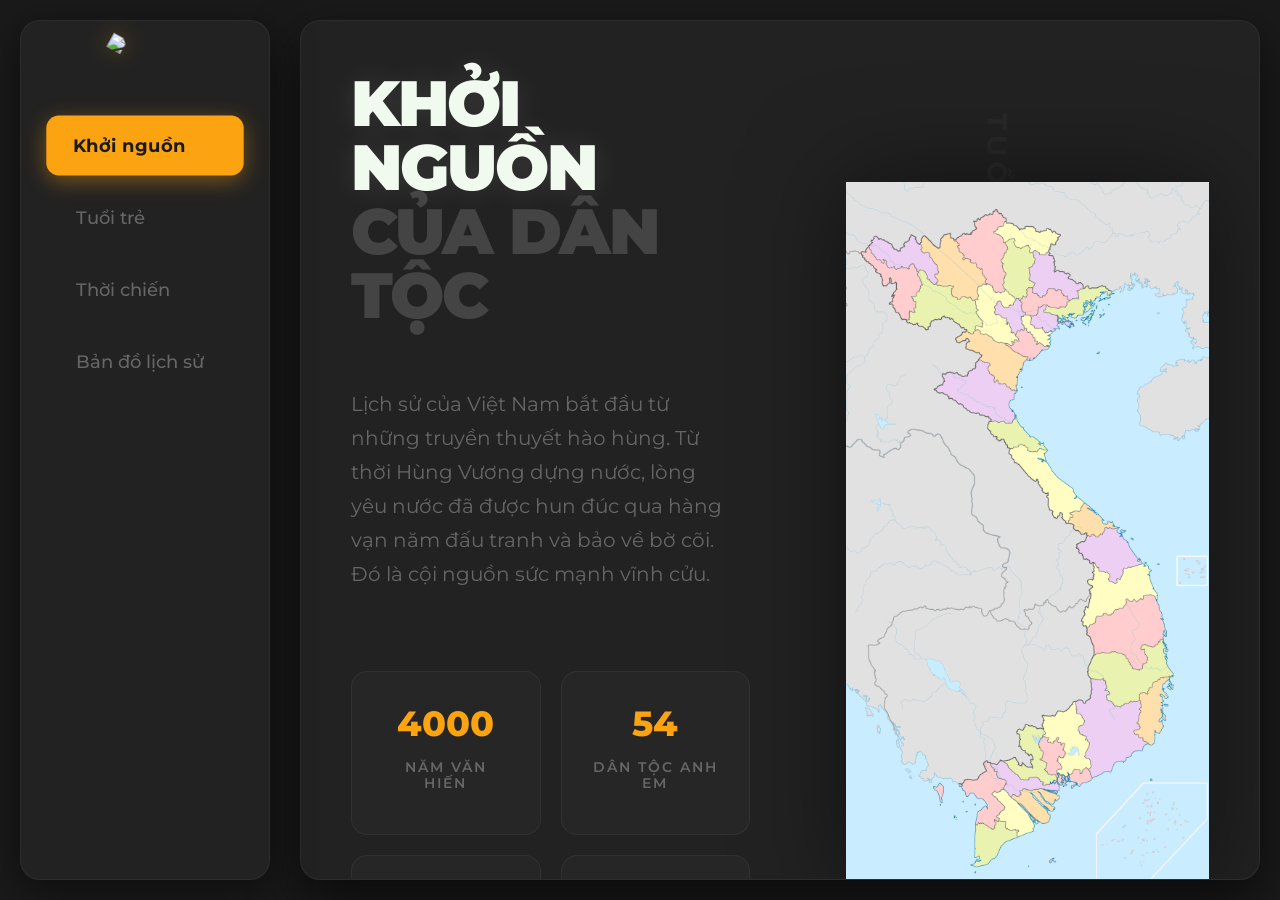
==== index.html @ 52436238 "use gsap" ====
<!DOCTYPE html>
<html lang="en">

<head>
  <meta charset="UTF-8">
  <meta name="viewport" content="width=device-width, initial-scale=1.0">
  <title>Tuổi trẻ với tinh thần yêu nước</title>

  <link rel="stylesheet" href="style/home.css">
  <script src="https://cdnjs.cloudflare.com/ajax/libs/gsap/3.12.5/gsap.min.js"></script>
</head>

<body>
  <div class="main-layout">
    <div class="side-bar">
      <img class="icon"
        src="https://upload.wikimedia.org/wikipedia/commons/thumb/1/16/Tr%E1%BB%91ng_%C4%91%E1%BB%93ng_%C4%90%C3%B4ng_S%C6%A1n.svg/960px-Tr%E1%BB%91ng_%C4%91%E1%BB%93ng_%C4%90%C3%B4ng_S%C6%A1n.svg.png">

      <div class="navigator">
        <button class="btn" data-target="s1">Khởi nguồn</button>
        <button class="btn" data-target="s2">Tuổi trẻ</button>
        <button class="btn" data-target="s3">Thời chiến</button>
        <button class="btn">Bản đồ lịch sử</button>
      </div>
    </div>

    <div class="content">
      <div class="show-name">
        <h1>Tuổi trẻ với tinh thần yêu nước</h1>
      </div>

      <div id="s1" class="section section-1 active-section">
        <div class="text-content">
          <div class="title">
            <h1>KHỞI NGUỒN</h1>
            <h1>CỦA DÂN TỘC</h1>
          </div>

          <div class="text-box">
            <p>
              Lịch sử của Việt Nam bắt đầu từ những truyền thuyết hào hùng. Từ thời Hùng Vương dựng nước,
              lòng yêu nước đã được hun đúc qua hàng vạn năm đấu tranh và bảo về bờ cõi. Đó là cội nguồn
              sức mạnh vĩnh cửu.
            </p>
          </div>

          <div class="static">
            <div class="static-box">
              <p class="num">4000</p>
              <p class="name">NĂM VĂN HIẾN</p>
            </div>
            <div class="static-box">
              <p class="num">54</p>
              <p class="name">DÂN TỘC ANH EM</p>
            </div>
            <div class="static-box">
              <p class="num">63</p>
              <p class="name">TỈNH THÀNH</p>
            </div>
            <div class="static-box">
              <p class="num">100M+</p>
              <p class="name">NGƯỜI VIỆT</p>
            </div>
          </div>
        </div>

        <div class="visual-content">
          <div class="map-container">
            <img src="img/vnmap.png">
          </div>
        </div>
      </div>

      <div id="s2" class="section section-2">
        <div class="text-content">
          <div class="title">
            <h1 style="color: #f1faee">TUỔI TRẺ VÀ</h1>
            <h1 style="color: #e63946">LÝ TƯỞNG YÊU NƯỚC</h1>
          </div>

          <div class="description">
            <div class="nd active-nd">
              Tuổi trẻ là quãng thời gian đẹp nhất của đời người – nơi có ước mơ,
              hoài bão và khát khao cống hiến. Mỗi người trẻ đều từng tự hỏi:
              Mình sống để làm gì? Mình sẽ để lại điều gì cho cuộc đời?
              Và với tuổi trẻ Việt Nam, câu trả lời chưa bao giờ tách rời khỏi
              hai chữ yêu nước.
            </div>

            <div class="nd">
              Lòng yêu nước ấy không chỉ được thể hiện trong những giai đoạn
              lịch sử hào hùng, mà còn hiện diện rõ nét trong đời sống của tuổi trẻ
              hôm nay. Trong thời bình, yêu nước bắt đầu từ những hành động giản
              dị như học tập, rèn luyện đạo đức, sống có trách nhiệm với bản thân,
              gia đình và xã hội.
            </div>

            <div class="nd">
              Tuy nhiên, khi Tổ quốc lâm nguy, lòng yêu nước của tuổi trẻ Việt Nam
              lại được thể hiện một cách mạnh mẽ và quyết liệt hơn bao giờ hết.
              Trong những năm tháng chiến tranh, biết bao thế hệ thanh niên đã gác
              lại ước mơ riêng, sẵn sàng lên đường chiến đấu, góp phần làm nên những
              chiến thắng vẻ vang của dân tộc.
            </div>
          </div>
        </div>

        <div class="visual-content">
          <div class="view-point">
            <div class="slider">
              <img class="avd" src="img/pl.png">
              <img class="avd" src="img/dtn.png">
              <img class="avd" src="img/cat.png">
            </div>
          </div>
        </div>
      </div>

      <div id="s3" class="section section-3">
        <div class="text-content">
          <div class="title">
            <h1 style="color: #f1faee">TUỔI TRẺ TRONG</h1>
            <h1 style="color: #8d99ae">NHỮNG NĂM THÁNG</h1>
            <h1 style="color: #e63946">ĐẤU TRANH</h1>
          </div>

          <div class="timeline-container">
            <div class="timeline-item active-timeline">
              <div class="text">
                Trong kháng chiến chống thực dân Pháp, lòng yêu nước của tuổi trẻ
                Việt Nam được thể hiện rõ nét qua chiến thắng Điện Biên Phủ. Hàng
                vạn thanh niên đã rời mái trường, làng quê, góp sức người, sức
                của cho chiến dịch lịch sử. Dù chỉ mới mười tám, đôi mươi,
                họ đã đặt vận mệnh dân tộc lên trên tuổi xuân của mình.
              </div>
              <div class="timeline-date">
                <span class="date-start">1946</span>
                <span style="color: #fff">|</span>
                <span class="date-end">1954</span>
              </div>
            </div>

            <div class="timeline-item reversed">
              <div class="timeline-date">
                <span class="date-start">1954</span>
                <span style="color: #fff">|</span>
                <span class="date-end">1975</span>
              </div>
              <div class="text">
                Đến thời kỳ kháng chiến chống Mỹ, tinh thần yêu nước của tuổi
                trẻ tiếp tục tỏa sáng trong chiến trường Quảng Trị khốc liệt.
                Rất nhiều người lính khi ấy vẫn còn ở độ tuổi thanh niên,
                sẵn sàng đối mặt với bom đạn để bảo vệ từng tấc đất thiêng
                liêng của Tổ quốc.
              </div>
            </div>
          </div>
        </div>

        <div class="visual-content">
          <div class="s3Pic" style="display: block;">
            <img class="pic focus" src="img/dbp.png">
            <img class="pic blur" src="img/mi.png">
          </div>
        </div>
      </div>

      <div id="s4" class="section section-4">
        <div class="text-content" style="align-items: center; text-align: center;">
          <h1 style="color: #f1faee; font-size: 3rem;">BẢN ĐỒ LỊCH SỬ</h1>
          <p style="color: #8d99ae; margin-top: 20px;">ĐANG CẬP NHẬT...</p>
        </div>
      </div>

    </div>
  </div>
  <script src="script/home.js"></script>
</body>

</html>
---- style/home.css ----
@import url('https://fonts.googleapis.com/css2?family=Montserrat:wght@400;500;600;700;800&display=swap');

:root {
  --bg-color: #1a1a1a;
  --panel-bg: #222222;
  --primary-color: #FCA311;
  --text-light: #f1faee;
  --text-dim: #666666;
  --accent-red: #E63946;
  --accent-blue: #A8DADC;
  --transition-speed: 0.4s;
  --sidebar-width: 250px;
}

body {
  margin: 0;
  padding: 0;
  background-color: var(--bg-color);
  font-family: 'Montserrat', sans-serif;
  overflow: hidden;
  height: 100vh;
  width: 100vw;
  color: var(--text-light);
}

img {
  max-width: 100%;
  height: auto;
  display: block;
}

* {
  box-sizing: border-box;
}

.main-layout {
  display: grid;
  grid-template-columns: var(--sidebar-width) 1fr;
  height: 100vh;
  gap: 30px;
  padding: 20px;
}

.side-bar {
  background-color: var(--panel-bg);
  border-radius: 20px;
  display: flex;
  flex-direction: column;
  padding: 30px;
  height: 100%;
  box-shadow: 0 10px 40px rgba(0, 0, 0, 0.5);
  border: 1px solid rgba(255, 255, 255, 0.05);
  z-index: 100;
}

.icon {
  width: 80px;
  height: auto;
  margin-bottom: 50px;
  align-self: center;
  filter: drop-shadow(0 0 10px rgba(252, 163, 17, 0.3));
}

.navigator {
  display: flex;
  flex-direction: column;
  gap: 15px;
  width: 100%;
}

.btn {
  background: transparent;
  border: none;
  color: var(--text-dim);
  font-family: inherit;
  font-size: 1.1rem;
  font-weight: 500;
  text-align: left;
  padding: 18px 25px;
  border-radius: 12px;
  cursor: pointer;
  position: relative;
  overflow: hidden;
  transition: all 0.3s ease;
}

.btn:hover {
  color: var(--text-light);
  background-color: rgba(255, 255, 255, 0.03);
  transform: translateX(5px);
}

.btn.active {
  background-color: var(--primary-color);
  color: var(--bg-color);
  font-weight: 700;
  box-shadow: 0 5px 20px rgba(252, 163, 17, 0.4);
  transform: scale(1.05);
}

.content {
  background-color: var(--panel-bg);
  border-radius: 20px;
  position: relative;
  overflow: hidden;
  padding: 50px;
  display: flex;
  flex-direction: column;
  justify-content: center;
  box-shadow: 0 20px 50px rgba(0, 0, 0, 0.6);
  border: 1px solid rgba(255, 255, 255, 0.05);
}

.show-name {
  position: fixed;
  right: -6vh;
  top: 50%;
  transform: translateY(-50%) rotate(90deg);
  font-size: 1.5vh;
  white-space: nowrap;
  letter-spacing: 5px;
  text-transform: uppercase;
  color: rgba(255, 255, 255, 0.03);
  pointer-events: none;
  z-index: 0;
  font-weight: 800;
}

.section {
  width: 100%;
  height: 100%;
  display: none;
  opacity: 0;
  perspective: 1000px;
}

.section.active-section {
  display: grid;
  grid-template-columns: 1.1fr 1fr;
  align-items: center;
  gap: 6rem;
  opacity: 1;
}

.text-content {
  display: flex;
  flex-direction: column;
  justify-content: center;
  height: 100%;
  z-index: 10;
  padding-right: 0;
}

.title h1 {
  font-size: clamp(2.5rem, 5vw, 5.5rem);
  line-height: 1;
  margin: 0;
  font-weight: 900;
  letter-spacing: -2px;
}

.title h1:first-child {
  color: var(--text-light);
  text-shadow: 0 0 30px rgba(255, 255, 255, 0.1);
}

.title h1:last-child {
  color: var(--text-dim);
  opacity: 0.5;
}

.text-box {
  margin-top: 40px;
  margin-bottom: 60px;
  color: var(--text-dim);
  font-size: 1.25rem;
  line-height: 1.7;
  max-width: 95%;
  font-weight: 400;
}

.static {
  display: grid;
  grid-template-columns: repeat(2, 1fr);
  gap: 20px;
}

.static-box {
  background: rgba(255, 255, 255, 0.02);
  padding: 30px;
  border-radius: 16px;
  text-align: center;
  border: 1px solid rgba(255, 255, 255, 0.05);
  transition: all 0.3s ease;
}

.static-box:hover {
  background: rgba(255, 255, 255, 0.05);
  border-color: var(--primary-color);
  transform: translateY(-5px);
  box-shadow: 0 10px 30px rgba(0, 0, 0, 0.3);
}

.num {
  font-size: 2.2rem;
  color: var(--primary-color);
  font-weight: 800;
  margin: 0 0 5px 0;
}

.name {
  font-size: 0.85rem;
  color: var(--text-dim);
  text-transform: uppercase;
  letter-spacing: 2px;
  font-weight: 600;
}

.visual-content {
  position: relative;
  display: flex;
  justify-content: center;
  align-items: center;
  height: 100%;
  width: 100%;
  transform-style: preserve-3d;
}

.map-container {
  width: 100%;
  height: 100%;
  display: flex;
  justify-content: center;
  align-items: center;
  filter: drop-shadow(0 0 50px rgba(0, 0, 0, 0.5));
}

.map-container img {
  width: 100%;
  height: 100%;
  object-fit: contain;
  max-height: 85vh;
}

.description {
  display: flex;
  flex-direction: column;
  gap: 25px;
  margin-top: 50px;
  position: relative;
}

.nd {
  padding: 25px 30px;
  border-radius: 16px;
  color: var(--text-dim);
  background: transparent;
  border-left: 4px solid transparent;
  transition: all 0.4s cubic-bezier(0.16, 1, 0.3, 1);
  transform-origin: left;
  opacity: 0.4;
  filter: blur(2px);
  transform: scale(0.95);
  cursor: pointer;
}

.nd:hover {
  background: rgba(255, 255, 255, 0.02);
  opacity: 0.7;
  filter: blur(0);
}

.nd.active-nd {
  background: linear-gradient(90deg, rgba(255, 255, 255, 0.05), transparent);
  color: var(--text-light);
  border-left-color: var(--primary-color);
  box-shadow: 0 10px 40px rgba(0, 0, 0, 0.2);
  opacity: 1;
  filter: blur(0);
  transform: scale(1);
}

.timeline-container {
  display: flex;
  flex-direction: column;
  gap: 50px;
  margin-top: 60px;
}

.timeline-item {
  display: grid;
  grid-template-columns: 1fr auto;
  gap: 40px;
  align-items: center;
  opacity: 0.3;
  filter: blur(3px);
  transform: scale(0.95);
  transition: all 0.5s ease;
  cursor: pointer;
}

.timeline-item.reversed {
  grid-template-columns: auto 1fr;
}

.timeline-item.active-timeline {
  opacity: 1;
  filter: blur(0);
  transform: scale(1);
}

.timeline-item .text {
  font-size: 1.1rem;
  line-height: 1.6;
}

.timeline-date {
  display: flex;
  flex-direction: column;
  align-items: center;
  font-weight: 900;
  font-size: 2rem;
  min-width: 100px;
  line-height: 1.2;
}

.date-start {
  color: var(--accent-red);
  text-shadow: 0 0 20px rgba(230, 57, 70, 0.4);
}

.date-end {
  color: var(--accent-blue);
  text-shadow: 0 0 20px rgba(168, 218, 220, 0.4);
}

.view-point {
  width: 100%;
  max-width: 600px;
  aspect-ratio: 16/9;
  position: relative;
  overflow: hidden;
  border-radius: 20px;
  box-shadow: 0 20px 60px rgba(0, 0, 0, 0.5);
  border: 1px solid rgba(255, 255, 255, 0.1);
}

.slider {
  display: flex;
  width: 100%;
  height: 100%;
}

.avd {
  min-width: 100%;
  height: 100%;
  object-fit: cover;
}

.s3Pic {
  position: relative;
  width: 100%;
  height: 100%;
  display: flex;
  justify-content: center;
  align-items: center;
}

.pic {
  position: absolute;
  max-width: 100%;
  max-height: 80%;
  border-radius: 20px;
  object-fit: contain;
  box-shadow: 0 30px 60px rgba(0, 0, 0, 0.6);
  cursor: pointer;
  transition: transform 0.5s ease;
}

.pic:hover {
  transform: scale(1.02);
}

@media (max-width: 1200px) {
  .section.active-section {
    gap: 3rem;
  }
}

@media (max-width: 1024px) {
  .section.active-section {
    grid-template-columns: 1fr;
    grid-template-rows: auto 1fr;
    padding-bottom: 80px;
  }

  .side-bar {
    display: none;
  }

  .main-layout {
    grid-template-columns: 1fr;
    padding: 10px;
  }

  .visual-content {
    order: -1;
    height: 45vh;
    margin-bottom: 30px;
  }

  .title h1 {
    text-align: center;
    font-size: 3rem;
  }

  .text-box,
  .description,
  .timeline-container {
    text-align: center;
  }

  .static {
    grid-template-columns: repeat(4, 1fr);
  }
}
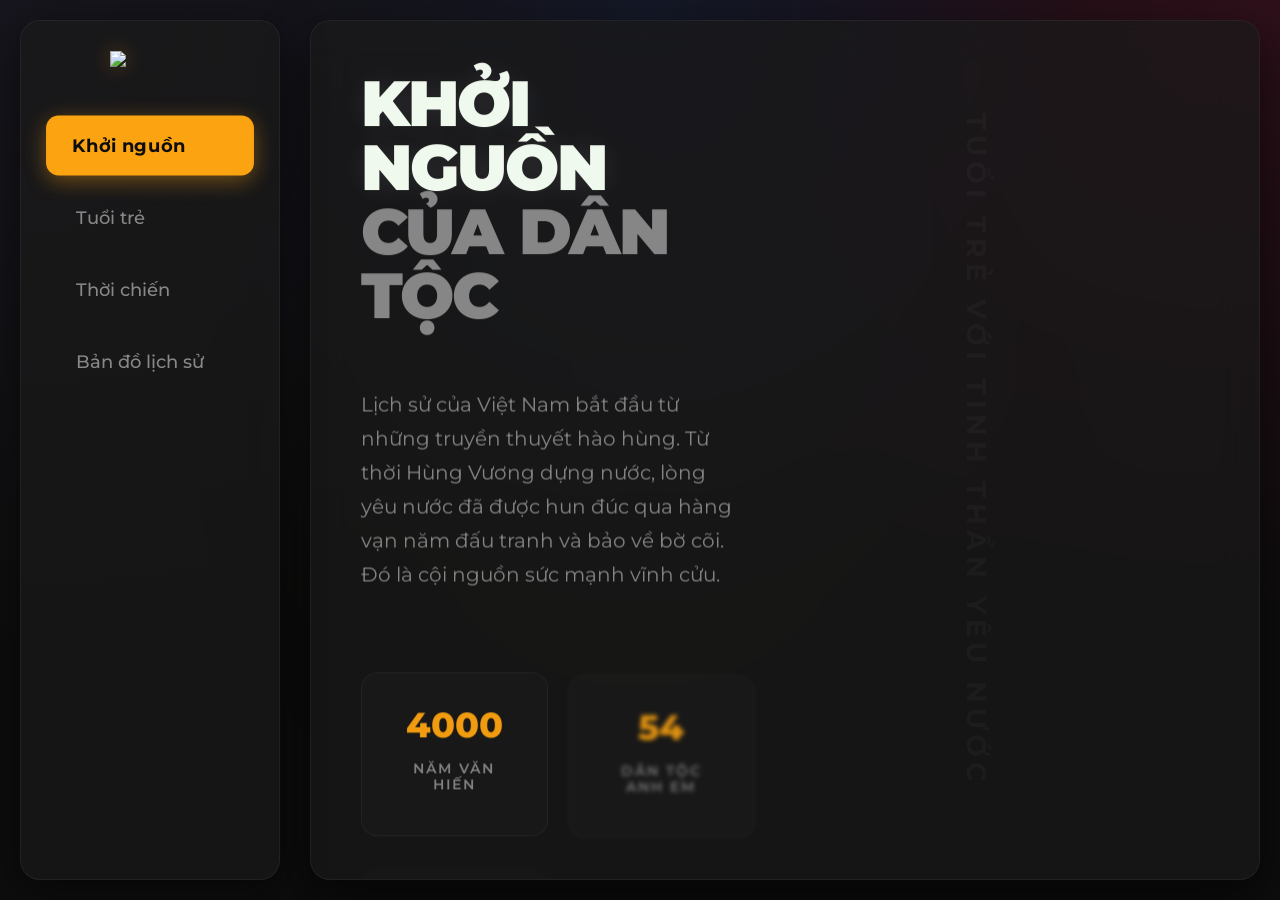
==== commit 0c7439f7: "echanted" ====
--- a/index.html
+++ b/index.html
@@ -11,7 +11,9 @@
 </head>
 
 <body>
+  <div class="bg-mesh"></div>
   <div class="main-layout">
+
     <div class="side-bar">
       <img class="icon"
         src="https://upload.wikimedia.org/wikipedia/commons/thumb/1/16/Tr%E1%BB%91ng_%C4%91%E1%BB%93ng_%C4%90%C3%B4ng_S%C6%A1n.svg/960px-Tr%E1%BB%91ng_%C4%91%E1%BB%93ng_%C4%90%C3%B4ng_S%C6%A1n.svg.png">
@@ -30,7 +32,15 @@
       </div>
 
       <div id="s1" class="section section-1 active-section">
+        <div class="video-bg">
+          <video autoplay muted loop playsinline>
+            <source
+              src="https://assets.mixkit.co/videos/preview/mixkit-flying-over-a-green-valley-between-mountains-42283-large.mp4"
+              type="video/mp4">
+          </video>
+        </div>
         <div class="text-content">
+
           <div class="title">
             <h1>KHỞI NGUỒN</h1>
             <h1>CỦA DÂN TỘC</h1>
@@ -66,13 +76,22 @@
 
         <div class="visual-content">
           <div class="map-container">
-            <img src="img/vnmap.png">
-          </div>
-        </div>
+            <img src="img/vnmap.png" style="border-radius: 20px; box-shadow: 0 30px 60px rgba(0,0,0,0.5);">
+          </div>
+        </div>
+
       </div>
 
       <div id="s2" class="section section-2">
+        <div class="video-bg">
+          <video autoplay muted loop playsinline>
+            <source
+              src="https://assets.mixkit.co/videos/preview/mixkit-sun-beams-shining-through-the-branches-of-a-tree-4357-large.mp4"
+              type="video/mp4">
+          </video>
+        </div>
         <div class="text-content">
+
           <div class="title">
             <h1 style="color: #f1faee">TUỔI TRẺ VÀ</h1>
             <h1 style="color: #e63946">LÝ TƯỞNG YÊU NƯỚC</h1>
@@ -108,16 +127,25 @@
         <div class="visual-content">
           <div class="view-point">
             <div class="slider">
+              <img class="avd" src="img/hero_youth.png">
               <img class="avd" src="img/pl.png">
-              <img class="avd" src="img/dtn.png">
               <img class="avd" src="img/cat.png">
             </div>
+
           </div>
         </div>
       </div>
 
       <div id="s3" class="section section-3">
+        <div class="video-bg">
+          <video autoplay muted loop playsinline>
+            <source
+              src="https://assets.mixkit.co/videos/preview/mixkit-smoke-and-fire-particles-in-the-air-9111-large.mp4"
+              type="video/mp4">
+          </video>
+        </div>
         <div class="text-content">
+
           <div class="title">
             <h1 style="color: #f1faee">TUỔI TRẺ TRONG</h1>
             <h1 style="color: #8d99ae">NHỮNG NĂM THÁNG</h1>
@@ -159,10 +187,11 @@
 
         <div class="visual-content">
           <div class="s3Pic" style="display: block;">
-            <img class="pic focus" src="img/dbp.png">
+            <img class="pic focus" src="img/hero_war.png">
             <img class="pic blur" src="img/mi.png">
           </div>
         </div>
+
       </div>
 
       <div id="s4" class="section section-4">
--- a/style/home.css
+++ b/style/home.css
@@ -1,27 +1,45 @@
 @import url('https://fonts.googleapis.com/css2?family=Montserrat:wght@400;500;600;700;800&display=swap');
 
 :root {
-  --bg-color: #1a1a1a;
-  --panel-bg: #222222;
+  --bg-color: #0d0d0d;
+  --panel-bg: rgba(26, 26, 26, 0.7);
   --primary-color: #FCA311;
   --text-light: #f1faee;
-  --text-dim: #666666;
+  --text-dim: #888888;
   --accent-red: #E63946;
   --accent-blue: #A8DADC;
-  --transition-speed: 0.4s;
-  --sidebar-width: 250px;
+  --transition-speed: 0.6s;
+  --sidebar-width: 260px;
 }
 
 body {
   margin: 0;
   padding: 0;
   background-color: var(--bg-color);
+  background-image:
+    radial-gradient(at 0% 0%, hsla(253, 16%, 10%, 1) 0, transparent 50%),
+    radial-gradient(at 50% 0%, hsla(225, 39%, 12%, 1) 0, transparent 50%),
+    radial-gradient(at 100% 0%, hsla(339, 49%, 12%, 1) 0, transparent 50%);
   font-family: 'Montserrat', sans-serif;
   overflow: hidden;
   height: 100vh;
   width: 100vw;
   color: var(--text-light);
 }
+
+.bg-mesh {
+  position: fixed;
+  top: 0;
+  left: 0;
+  width: 100%;
+  height: 100%;
+  z-index: -1;
+  opacity: 0.4;
+  filter: blur(80px);
+  pointer-events: none;
+  background: radial-gradient(circle at 50% 50%, rgba(252, 163, 17, 0.05), transparent 70%);
+}
+
 
 img {
   max-width: 100%;
@@ -98,8 +116,27 @@
   transform: scale(1.05);
 }
 
+.video-bg {
+  position: absolute;
+  top: 0;
+  left: 0;
+  width: 100%;
+  height: 100%;
+  z-index: -2;
+  overflow: hidden;
+  opacity: 0.15;
+  transition: opacity 1s ease;
+}
+
+.video-bg video {
+  width: 100%;
+  height: 100%;
+  object-fit: cover;
+}
+
 .content {
   background-color: var(--panel-bg);
+  backdrop-filter: blur(20px);
   border-radius: 20px;
   position: relative;
   overflow: hidden;
@@ -110,6 +147,7 @@
   box-shadow: 0 20px 50px rgba(0, 0, 0, 0.6);
   border: 1px solid rgba(255, 255, 255, 0.05);
 }
+
 
 .show-name {
   position: fixed;
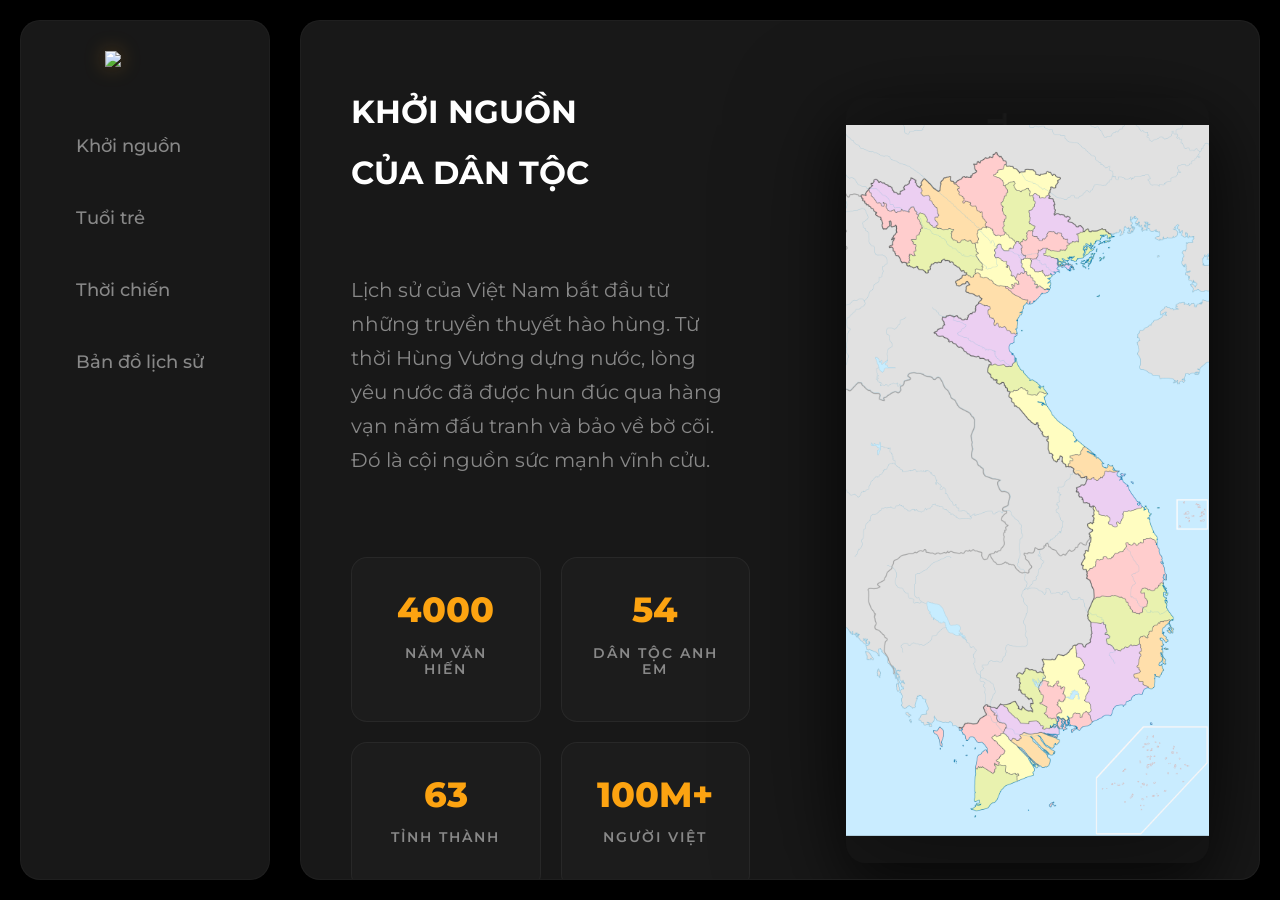
==== commit 4437504b: "threejs" ====
--- a/index.html
+++ b/index.html
@@ -7,11 +7,23 @@
   <title>Tuổi trẻ với tinh thần yêu nước</title>
 
   <link rel="stylesheet" href="style/home.css">
+
+  <script src="https://cdnjs.cloudflare.com/ajax/libs/three.js/r128/three.min.js"></script>
+  <!-- Post Processing -->
+  <script src="https://unpkg.com/three@0.128.0/examples/js/postprocessing/EffectComposer.js"></script>
+  <script src="https://unpkg.com/three@0.128.0/examples/js/postprocessing/RenderPass.js"></script>
+  <script src="https://unpkg.com/three@0.128.0/examples/js/postprocessing/ShaderPass.js"></script>
+  <script src="https://unpkg.com/three@0.128.0/examples/js/shaders/CopyShader.js"></script>
+  <script src="https://unpkg.com/three@0.128.0/examples/js/shaders/LuminosityHighPassShader.js"></script>
+  <script src="https://unpkg.com/three@0.128.0/examples/js/postprocessing/UnrealBloomPass.js"></script>
+
+
   <script src="https://cdnjs.cloudflare.com/ajax/libs/gsap/3.12.5/gsap.min.js"></script>
 </head>
 
 <body>
   <div class="bg-mesh"></div>
+  <canvas id="three-canvas"></canvas>
   <div class="main-layout">
 
     <div class="side-bar">
@@ -147,9 +159,13 @@
         <div class="text-content">
 
           <div class="title">
-            <h1 style="color: #f1faee">TUỔI TRẺ TRONG</h1>
-            <h1 style="color: #8d99ae">NHỮNG NĂM THÁNG</h1>
-            <h1 style="color: #e63946">ĐẤU TRANH</h1>
+            <div class="hero-title">
+              <div class="line white">TUỔI TRẺ</div>
+              <div class="line white">TRONG</div>
+              <div class="line gray">NHỮNG NĂM</div>
+              <div class="line gray">THÁNG</div>
+              <div class="line red">ĐẤU TRANH</div>
+            </div>
           </div>
 
           <div class="timeline-container">
--- a/style/home.css
+++ b/style/home.css
@@ -1,25 +1,22 @@
 @import url('https://fonts.googleapis.com/css2?family=Montserrat:wght@400;500;600;700;800&display=swap');
 
 :root {
-  --bg-color: #0d0d0d;
-  --panel-bg: rgba(26, 26, 26, 0.7);
+  --bg-color: #000000;
+  --panel-bg: #000000;
+  /* Matte black/dark grey matching reference */
   --primary-color: #FCA311;
-  --text-light: #f1faee;
+  --text-light: #ffffff;
   --text-dim: #888888;
-  --accent-red: #E63946;
+  --accent-red: #D90429;
   --accent-blue: #A8DADC;
-  --transition-speed: 0.6s;
-  --sidebar-width: 260px;
+  --transition-speed: 0.4s;
+  --sidebar-width: 250px;
 }
 
 body {
   margin: 0;
   padding: 0;
   background-color: var(--bg-color);
-  background-image:
-    radial-gradient(at 0% 0%, hsla(253, 16%, 10%, 1) 0, transparent 50%),
-    radial-gradient(at 50% 0%, hsla(225, 39%, 12%, 1) 0, transparent 50%),
-    radial-gradient(at 100% 0%, hsla(339, 49%, 12%, 1) 0, transparent 50%);
   font-family: 'Montserrat', sans-serif;
   overflow: hidden;
   height: 100vh;
@@ -34,12 +31,19 @@
   width: 100%;
   height: 100%;
   z-index: -1;
-  opacity: 0.4;
-  filter: blur(80px);
+  opacity: 0;
   pointer-events: none;
-  background: radial-gradient(circle at 50% 50%, rgba(252, 163, 17, 0.05), transparent 70%);
-}
-
+}
+
+#three-canvas {
+  position: fixed;
+  top: 0;
+  left: 0;
+  width: 100vw;
+  height: 100vh;
+  z-index: 0;
+  pointer-events: none;
+}
 
 img {
   max-width: 100%;
@@ -60,14 +64,14 @@
 }
 
 .side-bar {
-  background-color: var(--panel-bg);
+  background-color: #181818 !important;
   border-radius: 20px;
   display: flex;
   flex-direction: column;
   padding: 30px;
   height: 100%;
-  box-shadow: 0 10px 40px rgba(0, 0, 0, 0.5);
-  border: 1px solid rgba(255, 255, 255, 0.05);
+  box-shadow: 0 4px 20px rgba(0, 0, 0, 0.8);
+  border: 1px solid rgba(255, 255, 255, 0.03);
   z-index: 100;
 }
 
@@ -110,10 +114,10 @@
 
 .btn.active {
   background-color: var(--primary-color);
-  color: var(--bg-color);
+  color: #fff;
   font-weight: 700;
-  box-shadow: 0 5px 20px rgba(252, 163, 17, 0.4);
-  transform: scale(1.05);
+  box-shadow: 0 4px 15px rgba(252, 163, 17, 0.5);
+  transform: translateX(10px);
 }
 
 .video-bg {
@@ -124,8 +128,8 @@
   height: 100%;
   z-index: -2;
   overflow: hidden;
-  opacity: 0.15;
-  transition: opacity 1s ease;
+  opacity: 0;
+  display: none !important;
 }
 
 .video-bg video {
@@ -135,8 +139,7 @@
 }
 
 .content {
-  background-color: var(--panel-bg);
-  backdrop-filter: blur(20px);
+  background-color: #181818 !important;
   border-radius: 20px;
   position: relative;
   overflow: hidden;
@@ -144,8 +147,8 @@
   display: flex;
   flex-direction: column;
   justify-content: center;
-  box-shadow: 0 20px 50px rgba(0, 0, 0, 0.6);
-  border: 1px solid rgba(255, 255, 255, 0.05);
+  box-shadow: 0 4px 20px rgba(0, 0, 0, 0.8);
+  border: 1px solid rgba(255, 255, 255, 0.03);
 }
 
 
@@ -189,22 +192,30 @@
   padding-right: 0;
 }
 
-.title h1 {
-  font-size: clamp(2.5rem, 5vw, 5.5rem);
-  line-height: 1;
-  margin: 0;
+.hero-title {
+  display: flex;
+  flex-direction: column;
+  gap: 0;
+}
+
+.hero-title .line {
   font-weight: 900;
-  letter-spacing: -2px;
-}
-
-.title h1:first-child {
-  color: var(--text-light);
-  text-shadow: 0 0 30px rgba(255, 255, 255, 0.1);
-}
-
-.title h1:last-child {
-  color: var(--text-dim);
-  opacity: 0.5;
+  font-size: clamp(3rem, 5vw, 4.5rem);
+  text-transform: uppercase;
+  line-height: 0.9;
+  letter-spacing: -0.02em;
+}
+
+.hero-title .line.white {
+  color: #ffffff;
+}
+
+.hero-title .line.gray {
+  color: #888888;
+}
+
+.hero-title .line.red {
+  color: #D90429;
 }
 
 .text-box {
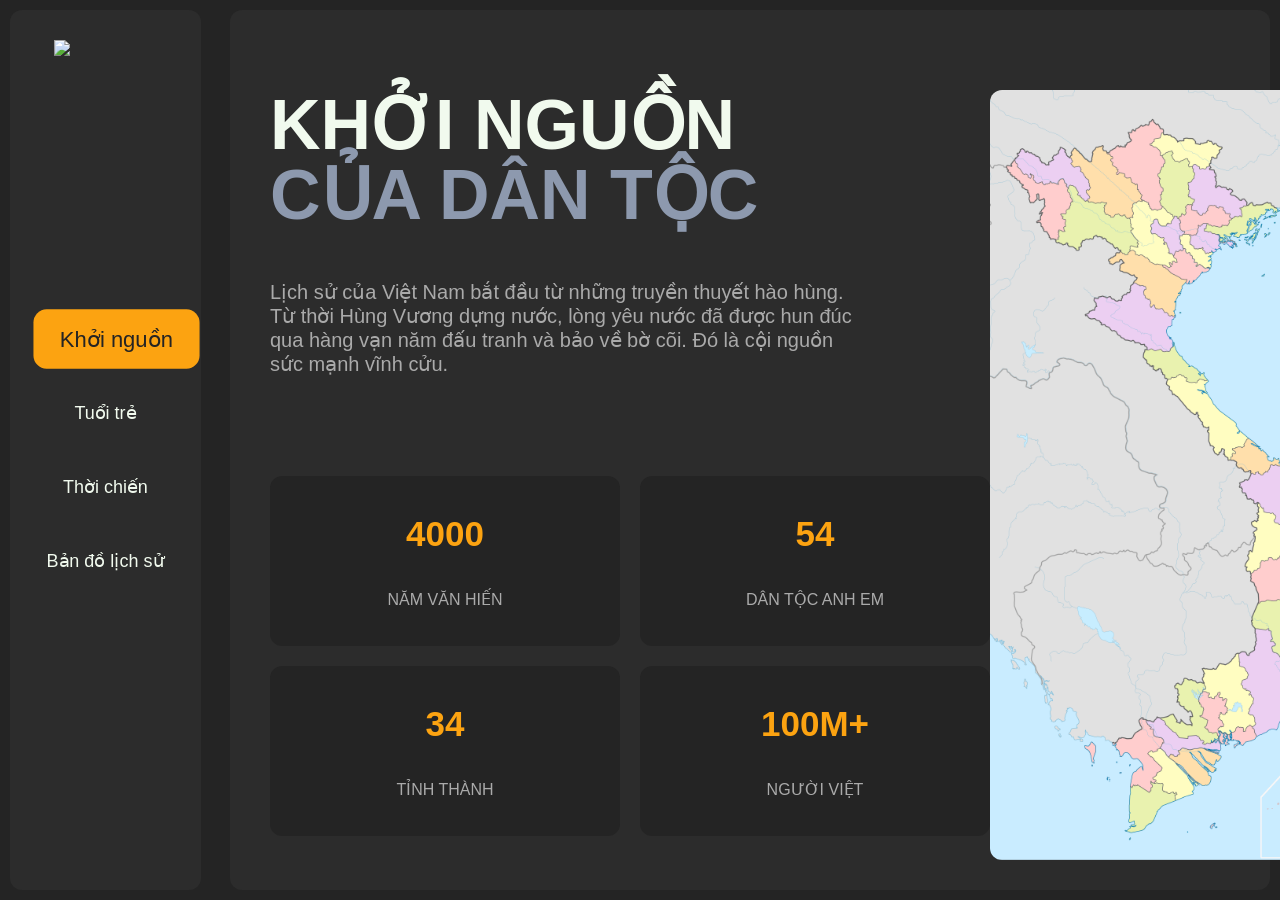
==== commit 6d752540: "update" ====
--- a/index.html
+++ b/index.html
@@ -1,225 +1,170 @@
 <!DOCTYPE html>
 <html lang="en">
-
 <head>
   <meta charset="UTF-8">
   <meta name="viewport" content="width=device-width, initial-scale=1.0">
   <title>Tuổi trẻ với tinh thần yêu nước</title>
 
   <link rel="stylesheet" href="style/home.css">
+</head>
+<body>
+  <img 
+    class="icon"
+    width="100px"
+    src="https://upload.wikimedia.org/wikipedia/commons/thumb/1/16/Tr%E1%BB%91ng_%C4%91%E1%BB%93ng_%C4%90%C3%B4ng_S%C6%A1n.svg/960px-Tr%E1%BB%91ng_%C4%91%E1%BB%93ng_%C4%90%C3%B4ng_S%C6%A1n.svg.png">
+ 
+  <div class="side-bar"> 
+    <div class="navigator">
+      <button class="btn btn1">Khởi nguồn</button>
+      <button class="btn btn2">Tuổi trẻ</button>
+      <button class="btn btn3">Thời chiến</button>
+      <button class="btn btn4">Bản đồ lịch sử</button>
+    </div>
+  </div>
 
-  <script src="https://cdnjs.cloudflare.com/ajax/libs/three.js/r128/three.min.js"></script>
-  <!-- Post Processing -->
-  <script src="https://unpkg.com/three@0.128.0/examples/js/postprocessing/EffectComposer.js"></script>
-  <script src="https://unpkg.com/three@0.128.0/examples/js/postprocessing/RenderPass.js"></script>
-  <script src="https://unpkg.com/three@0.128.0/examples/js/postprocessing/ShaderPass.js"></script>
-  <script src="https://unpkg.com/three@0.128.0/examples/js/shaders/CopyShader.js"></script>
-  <script src="https://unpkg.com/three@0.128.0/examples/js/shaders/LuminosityHighPassShader.js"></script>
-  <script src="https://unpkg.com/three@0.128.0/examples/js/postprocessing/UnrealBloomPass.js"></script>
+  <div class="content">
 
+    <div class="section section-1">
 
-  <script src="https://cdnjs.cloudflare.com/ajax/libs/gsap/3.12.5/gsap.min.js"></script>
-</head>
-
-<body>
-  <div class="bg-mesh"></div>
-  <canvas id="three-canvas"></canvas>
-  <div class="main-layout">
-
-    <div class="side-bar">
-      <img class="icon"
-        src="https://upload.wikimedia.org/wikipedia/commons/thumb/1/16/Tr%E1%BB%91ng_%C4%91%E1%BB%93ng_%C4%90%C3%B4ng_S%C6%A1n.svg/960px-Tr%E1%BB%91ng_%C4%91%E1%BB%93ng_%C4%90%C3%B4ng_S%C6%A1n.svg.png">
-
-      <div class="navigator">
-        <button class="btn" data-target="s1">Khởi nguồn</button>
-        <button class="btn" data-target="s2">Tuổi trẻ</button>
-        <button class="btn" data-target="s3">Thời chiến</button>
-        <button class="btn">Bản đồ lịch sử</button>
-      </div>
-    </div>
-
-    <div class="content">
-      <div class="show-name">
-        <h1>Tuổi trẻ với tinh thần yêu nước</h1>
-      </div>
-
-      <div id="s1" class="section section-1 active-section">
-        <div class="video-bg">
-          <video autoplay muted loop playsinline>
-            <source
-              src="https://assets.mixkit.co/videos/preview/mixkit-flying-over-a-green-valley-between-mountains-42283-large.mp4"
-              type="video/mp4">
-          </video>
-        </div>
-        <div class="text-content">
-
-          <div class="title">
-            <h1>KHỞI NGUỒN</h1>
-            <h1>CỦA DÂN TỘC</h1>
-          </div>
-
-          <div class="text-box">
-            <p>
-              Lịch sử của Việt Nam bắt đầu từ những truyền thuyết hào hùng. Từ thời Hùng Vương dựng nước,
-              lòng yêu nước đã được hun đúc qua hàng vạn năm đấu tranh và bảo về bờ cõi. Đó là cội nguồn
-              sức mạnh vĩnh cửu.
-            </p>
-          </div>
-
-          <div class="static">
-            <div class="static-box">
-              <p class="num">4000</p>
-              <p class="name">NĂM VĂN HIẾN</p>
-            </div>
-            <div class="static-box">
-              <p class="num">54</p>
-              <p class="name">DÂN TỘC ANH EM</p>
-            </div>
-            <div class="static-box">
-              <p class="num">63</p>
-              <p class="name">TỈNH THÀNH</p>
-            </div>
-            <div class="static-box">
-              <p class="num">100M+</p>
-              <p class="name">NGƯỜI VIỆT</p>
-            </div>
-          </div>
+      <div>
+        <div class="title">
+          <h1 style="color: #f1faee">KHỞI NGUỒN</h1>
+          <h1 style="color: #8d99ae">CỦA DÂN TỘC</h1>
         </div>
 
-        <div class="visual-content">
-          <div class="map-container">
-            <img src="img/vnmap.png" style="border-radius: 20px; box-shadow: 0 30px 60px rgba(0,0,0,0.5);">
-          </div>
+        <div class="text-box">
+          <p>
+            Lịch sử của Việt Nam bắt đầu từ những truyền thuyết hào hùng. Từ thời Hùng Vương dựng nước,
+            lòng yêu nước đã được hun đúc qua hàng vạn năm đấu tranh và bảo về bờ cõi. Đó là cội nguồn
+            sức mạnh vĩnh cửu.
+          </p>
         </div>
 
-      </div>
-
-      <div id="s2" class="section section-2">
-        <div class="video-bg">
-          <video autoplay muted loop playsinline>
-            <source
-              src="https://assets.mixkit.co/videos/preview/mixkit-sun-beams-shining-through-the-branches-of-a-tree-4357-large.mp4"
-              type="video/mp4">
-          </video>
-        </div>
-        <div class="text-content">
-
-          <div class="title">
-            <h1 style="color: #f1faee">TUỔI TRẺ VÀ</h1>
-            <h1 style="color: #e63946">LÝ TƯỞNG YÊU NƯỚC</h1>
+        <div class="static">
+          <div class="static-box sb1">
+            <p class="num">4000</p>
+            <p class="name">NĂM VĂN HIẾN</p>
           </div>
-
-          <div class="description">
-            <div class="nd active-nd">
-              Tuổi trẻ là quãng thời gian đẹp nhất của đời người – nơi có ước mơ,
-              hoài bão và khát khao cống hiến. Mỗi người trẻ đều từng tự hỏi:
-              Mình sống để làm gì? Mình sẽ để lại điều gì cho cuộc đời?
-              Và với tuổi trẻ Việt Nam, câu trả lời chưa bao giờ tách rời khỏi
-              hai chữ yêu nước.
-            </div>
-
-            <div class="nd">
-              Lòng yêu nước ấy không chỉ được thể hiện trong những giai đoạn
-              lịch sử hào hùng, mà còn hiện diện rõ nét trong đời sống của tuổi trẻ
-              hôm nay. Trong thời bình, yêu nước bắt đầu từ những hành động giản
-              dị như học tập, rèn luyện đạo đức, sống có trách nhiệm với bản thân,
-              gia đình và xã hội.
-            </div>
-
-            <div class="nd">
-              Tuy nhiên, khi Tổ quốc lâm nguy, lòng yêu nước của tuổi trẻ Việt Nam
-              lại được thể hiện một cách mạnh mẽ và quyết liệt hơn bao giờ hết.
-              Trong những năm tháng chiến tranh, biết bao thế hệ thanh niên đã gác
-              lại ước mơ riêng, sẵn sàng lên đường chiến đấu, góp phần làm nên những
-              chiến thắng vẻ vang của dân tộc.
-            </div>
+          <div class="static-box sb2">
+            <p class="num">54</p>
+            <p class="name">DÂN TỘC ANH EM</p>
           </div>
-        </div>
-
-        <div class="visual-content">
-          <div class="view-point">
-            <div class="slider">
-              <img class="avd" src="img/hero_youth.png">
-              <img class="avd" src="img/pl.png">
-              <img class="avd" src="img/cat.png">
-            </div>
-
+          <div class="static-box sb3">
+            <p class="num">34</p>
+            <p class="name">TỈNH THÀNH</p>
+          </div>
+          <div class="static-box sb4">
+            <p class="num">100M+</p>
+            <p class="name">NGƯỜI VIỆT</p>
           </div>
         </div>
       </div>
 
-      <div id="s3" class="section section-3">
-        <div class="video-bg">
-          <video autoplay muted loop playsinline>
-            <source
-              src="https://assets.mixkit.co/videos/preview/mixkit-smoke-and-fire-particles-in-the-air-9111-large.mp4"
-              type="video/mp4">
-          </video>
+      <div class="map-container">
+        <img style="border-radius: 12px;" src="img/vnmap.png">
+        <div style="height: 100%; width: 125px;"></div>
+      </div>
+    </div>
+
+    <div class="section section-2">
+      <div>
+        <div class="title">
+          <h1 style="font-size: 60px; color: #f1faee; margin: 0;">TUỔI TRẺ VÀ</h1>
+          <h1 style="font-size: 60px; color: #e63946; margin: 0;">LÝ TƯỞNG YÊU NƯỚC</h1>
         </div>
-        <div class="text-content">
 
-          <div class="title">
-            <div class="hero-title">
-              <div class="line white">TUỔI TRẺ</div>
-              <div class="line white">TRONG</div>
-              <div class="line gray">NHỮNG NĂM</div>
-              <div class="line gray">THÁNG</div>
-              <div class="line red">ĐẤU TRANH</div>
-            </div>
+        <div class="description">
+          <div class="nd nd-1">
+            Tuổi trẻ là quãng thời gian đẹp nhất của đời người – nơi có ước mơ,
+            hoài bão và khát khao cống hiến. Mỗi người trẻ đều từng tự hỏi:
+            Mình sống để làm gì? Mình sẽ để lại điều gì cho cuộc đời?
+            Và với tuổi trẻ Việt Nam, câu trả lời chưa bao giờ tách rời khỏi
+            hai chữ yêu nước.
+          </div>
+    
+          <div class="nd nd-2">
+            Lòng yêu nước ấy không chỉ được thể hiện trong những giai đoạn 
+            lịch sử hào hùng, mà còn hiện diện rõ nét trong đời sống của tuổi t
+            rẻ hôm nay. Trong thời bình, yêu nước bắt đầu từ những hành động giản 
+            dị như học tập, rèn luyện đạo đức, sống có trách nhiệm với bản thân, 
+            gia đình và xã hội.
+          </div>
+          
+          <div class="nd nd-3">
+            Tuy nhiên, khi Tổ quốc lâm nguy, lòng yêu nước của tuổi trẻ Việt Nam 
+            lại được thể hiện một cách mạnh mẽ và quyết liệt hơn bao giờ hết. 
+            Trong những năm tháng chiến tranh, biết bao thế hệ thanh niên đã gác
+            lại ước mơ riêng, sẵn sàng lên đường chiến đấu, góp phần làm nên những
+            chiến thắng vẻ vang của dân tộc.
+          </div>
+        </div>
+      </div>
+    </div>
+
+    <div class="img-con">
+      <div class="view-point">
+        <div class="slider">
+          <img class="avd" src="img/pl.png">
+          <img class="avd" src="img/dtn.png">
+          <img class="avd" src="img/cat.png">
+        </div>
+      </div>
+    </div>
+
+    <div class="section section-3">
+      <div>
+        <div class="title">
+          <h1 style="font-size: 60px; color: #f1faee; margin: 0;">TUỔI TRẺ</h1>
+          <h1 style="font-size: 60px; color: #f1faee; margin: 0;">TRONG</h1>
+          <h1 style="font-size: 60px; color: #8d99ae; margin: 0;">NHỮNG NĂM</h1>
+          <h1 style="font-size: 60px; color: #8d99ae; margin: 0;">THÁNG</h1>
+          <h1 style="font-size: 60px; color: #e63946; margin: 0;">ĐẤU TRANH</h1>
+        </div>
+
+        <div class="container con-1">
+          <div class="text france">
+            Trong kháng chiến chống thực dân Pháp, lòng yêu nước của tuổi trẻ 
+            Việt Nam được thể hiện rõ nét qua chiến thắng Điện Biên Phủ. Hàng
+            vạn thanh niên đã rời mái trường, làng quê, góp sức người, sức
+            của cho chiến dịch lịch sử. Dù chỉ mới mười tám, đôi mươi,
+            họ đã đặt vận mệnh dân tộc lên trên tuổi xuân của mình.
           </div>
 
-          <div class="timeline-container">
-            <div class="timeline-item active-timeline">
-              <div class="text">
-                Trong kháng chiến chống thực dân Pháp, lòng yêu nước của tuổi trẻ
-                Việt Nam được thể hiện rõ nét qua chiến thắng Điện Biên Phủ. Hàng
-                vạn thanh niên đã rời mái trường, làng quê, góp sức người, sức
-                của cho chiến dịch lịch sử. Dù chỉ mới mười tám, đôi mươi,
-                họ đã đặt vận mệnh dân tộc lên trên tuổi xuân của mình.
-              </div>
-              <div class="timeline-date">
-                <span class="date-start">1946</span>
-                <span style="color: #fff">|</span>
-                <span class="date-end">1954</span>
-              </div>
-            </div>
+          <div class="date date-1">
+            <p class="p1">1946</p>
+            <span>|</span>
+            <p class="p2">1954</p>
+          </div>    
+        </div>
 
-            <div class="timeline-item reversed">
-              <div class="timeline-date">
-                <span class="date-start">1954</span>
-                <span style="color: #fff">|</span>
-                <span class="date-end">1975</span>
-              </div>
-              <div class="text">
-                Đến thời kỳ kháng chiến chống Mỹ, tinh thần yêu nước của tuổi
-                trẻ tiếp tục tỏa sáng trong chiến trường Quảng Trị khốc liệt.
-                Rất nhiều người lính khi ấy vẫn còn ở độ tuổi thanh niên,
-                sẵn sàng đối mặt với bom đạn để bảo vệ từng tấc đất thiêng
-                liêng của Tổ quốc.
-              </div>
-            </div>
+        <div class="container con-2">   
+          <div class="date date-2">
+            <p class="p1">1954</p>
+            <span>|</span>
+            <p class="p2">1975</p>
+          </div>
+
+          <div class="text usa">
+            Đến thời kỳ kháng chiến chống Mỹ, tinh thần yêu nước của tuổi
+            trẻ tiếp tục tỏa sáng trong chiến trường Quảng Trị khốc liệt.
+            Rất nhiều người lính khi ấy vẫn còn ở độ tuổi thanh niên,
+            sẵn sàng đối mặt với bom đạn để bảo vệ từng tấc đất thiêng
+            liêng của Tổ quốc.
           </div>
         </div>
+      </div>
+    </div>
 
-        <div class="visual-content">
-          <div class="s3Pic" style="display: block;">
-            <img class="pic focus" src="img/hero_war.png">
-            <img class="pic blur" src="img/mi.png">
-          </div>
-        </div>
+    <div class="s3Pic">
+      <img class="pic france" src="img/dbp.png">
+      <img class="pic usa" src="img/mi.png">
+    </div>
 
-      </div>
-
-      <div id="s4" class="section section-4">
-        <div class="text-content" style="align-items: center; text-align: center;">
-          <h1 style="color: #f1faee; font-size: 3rem;">BẢN ĐỒ LỊCH SỬ</h1>
-          <p style="color: #8d99ae; margin-top: 20px;">ĐANG CẬP NHẬT...</p>
-        </div>
-      </div>
-
+    <div class="section section-4">
+      
     </div>
   </div>
+
   <script src="script/home.js"></script>
 </body>
-
 </html>
--- a/style/home.css
+++ b/style/home.css
@@ -1,475 +1,360 @@
-@import url('https://fonts.googleapis.com/css2?family=Montserrat:wght@400;500;600;700;800&display=swap');
-
-:root {
-  --bg-color: #000000;
-  --panel-bg: #000000;
-  /* Matte black/dark grey matching reference */
-  --primary-color: #FCA311;
-  --text-light: #ffffff;
-  --text-dim: #888888;
-  --accent-red: #D90429;
-  --accent-blue: #A8DADC;
-  --transition-speed: 0.4s;
-  --sidebar-width: 250px;
-}
-
 body {
+  background-color: rgb(36, 36, 36);
+  font-family: Circular, -apple-system, BlinkMacSystemFont, 'Segoe UI', 
+             'Helvetica Neue', Arial, sans-serif;
+}
+
+* {
+  transition: all 0.3s;
+}
+
+.side-bar, .navigator {
+  display: flex;
+  flex-direction: column;
+}
+
+.side-bar {
+  position: fixed;
+  left: 10px;
+  top: 10px;
+  bottom: 10px;
+  background-color: rgb(44, 44, 44);
+  border-radius: 12px;
+  padding: 20px;
+  align-items: flex-start;
+  justify-content: center;
+}
+
+.icon {
+  z-index: 10;
+  position: fixed;
+  left: 54px;
+  top: 40px;
+  animation: rotate 10s linear infinite;
+}
+
+.navigator {
+  gap: 20px;
+}
+
+.btn {
+  outline: none;
+  border: none;
+  border-radius: 12px;
+  background-color: transparent;
+  color: #f1faee;
+  font-size: 20px;
+  cursor: pointer;
+  padding: 15px 10px;
+}
+
+.btn:not(.active) {
+  scale: 0.9;
+}
+
+.btn:hover:not(.active) {
+  background-color: rgba(241, 250, 238, 0.2);
+}
+
+.btn.active {
+  background-color: #FCA311;
+  color: rgb(36, 36, 36);
+  scale: 1.1;
+  transform: translateX(10px);
+}
+
+.btn.active:hover {
+  background-color: #FCA311;
+  color: rgb(36, 36, 36);
+  scale: 1.1
+}
+
+.content {
+  position: fixed;
+  right: 10px;
+  left: 230px;
+  top: 10px;
+  bottom: 10px;
+  background-color: rgb(44, 44, 44);
+  border-radius: 12px;
+  padding: 80px 40px;
+}
+
+h1 {
+  line-height: 1;
+  font-size: 70px !important;
   margin: 0;
-  padding: 0;
-  background-color: var(--bg-color);
-  font-family: 'Montserrat', sans-serif;
-  overflow: hidden;
-  height: 100vh;
-  width: 100vw;
-  color: var(--text-light);
-}
-
-.bg-mesh {
-  position: fixed;
-  top: 0;
-  left: 0;
-  width: 100%;
-  height: 100%;
-  z-index: -1;
-  opacity: 0;
-  pointer-events: none;
-}
-
-#three-canvas {
-  position: fixed;
-  top: 0;
-  left: 0;
-  width: 100vw;
-  height: 100vh;
-  z-index: 0;
-  pointer-events: none;
-}
-
-img {
-  max-width: 100%;
-  height: auto;
-  display: block;
-}
-
-* {
-  box-sizing: border-box;
-}
-
-.main-layout {
-  display: grid;
-  grid-template-columns: var(--sidebar-width) 1fr;
-  height: 100vh;
-  gap: 30px;
-  padding: 20px;
-}
-
-.side-bar {
-  background-color: #181818 !important;
-  border-radius: 20px;
-  display: flex;
-  flex-direction: column;
-  padding: 30px;
-  height: 100%;
-  box-shadow: 0 4px 20px rgba(0, 0, 0, 0.8);
-  border: 1px solid rgba(255, 255, 255, 0.03);
-  z-index: 100;
-}
-
-.icon {
-  width: 80px;
-  height: auto;
-  margin-bottom: 50px;
-  align-self: center;
-  filter: drop-shadow(0 0 10px rgba(252, 163, 17, 0.3));
-}
-
-.navigator {
-  display: flex;
-  flex-direction: column;
-  gap: 15px;
-  width: 100%;
-}
-
-.btn {
-  background: transparent;
-  border: none;
-  color: var(--text-dim);
-  font-family: inherit;
-  font-size: 1.1rem;
-  font-weight: 500;
-  text-align: left;
-  padding: 18px 25px;
-  border-radius: 12px;
-  cursor: pointer;
-  position: relative;
-  overflow: hidden;
-  transition: all 0.3s ease;
-}
-
-.btn:hover {
-  color: var(--text-light);
-  background-color: rgba(255, 255, 255, 0.03);
-  transform: translateX(5px);
-}
-
-.btn.active {
-  background-color: var(--primary-color);
-  color: #fff;
-  font-weight: 700;
-  box-shadow: 0 4px 15px rgba(252, 163, 17, 0.5);
-  transform: translateX(10px);
-}
-
-.video-bg {
-  position: absolute;
-  top: 0;
-  left: 0;
-  width: 100%;
-  height: 100%;
-  z-index: -2;
-  overflow: hidden;
-  opacity: 0;
-  display: none !important;
-}
-
-.video-bg video {
-  width: 100%;
-  height: 100%;
-  object-fit: cover;
-}
-
-.content {
-  background-color: #181818 !important;
-  border-radius: 20px;
-  position: relative;
-  overflow: hidden;
-  padding: 50px;
-  display: flex;
-  flex-direction: column;
-  justify-content: center;
-  box-shadow: 0 4px 20px rgba(0, 0, 0, 0.8);
-  border: 1px solid rgba(255, 255, 255, 0.03);
-}
-
-
-.show-name {
-  position: fixed;
-  right: -6vh;
-  top: 50%;
-  transform: translateY(-50%) rotate(90deg);
-  font-size: 1.5vh;
-  white-space: nowrap;
-  letter-spacing: 5px;
-  text-transform: uppercase;
-  color: rgba(255, 255, 255, 0.03);
-  pointer-events: none;
-  z-index: 0;
-  font-weight: 800;
-}
-
-.section {
-  width: 100%;
-  height: 100%;
-  display: none;
-  opacity: 0;
-  perspective: 1000px;
-}
-
-.section.active-section {
-  display: grid;
-  grid-template-columns: 1.1fr 1fr;
-  align-items: center;
-  gap: 6rem;
-  opacity: 1;
-}
-
-.text-content {
-  display: flex;
-  flex-direction: column;
-  justify-content: center;
-  height: 100%;
-  z-index: 10;
-  padding-right: 0;
-}
-
-.hero-title {
-  display: flex;
-  flex-direction: column;
-  gap: 0;
-}
-
-.hero-title .line {
-  font-weight: 900;
-  font-size: clamp(3rem, 5vw, 4.5rem);
-  text-transform: uppercase;
-  line-height: 0.9;
-  letter-spacing: -0.02em;
-}
-
-.hero-title .line.white {
-  color: #ffffff;
-}
-
-.hero-title .line.gray {
-  color: #888888;
-}
-
-.hero-title .line.red {
-  color: #D90429;
 }
 
 .text-box {
-  margin-top: 40px;
-  margin-bottom: 60px;
-  color: var(--text-dim);
-  font-size: 1.25rem;
-  line-height: 1.7;
-  max-width: 95%;
-  font-weight: 400;
+  width: 600px;
+  color:  rgb(170, 170, 170);
+  margin-top: 50px;
+  margin-bottom: 100px;
+  font-size: 20px;
 }
 
 .static {
   display: grid;
-  grid-template-columns: repeat(2, 1fr);
+  grid-template-columns: 350px 350px;
   gap: 20px;
 }
 
 .static-box {
-  background: rgba(255, 255, 255, 0.02);
-  padding: 30px;
-  border-radius: 16px;
-  text-align: center;
-  border: 1px solid rgba(255, 255, 255, 0.05);
-  transition: all 0.3s ease;
+  background-color: rgb(36, 36, 36);
+  height: 170px;
+  border-radius: 12px;
+  display: flex;
+  flex-direction: column;
+  justify-content: center;
+  align-items: center;
+  animation: glow 2s;
+}
+
+.sb2 {
+  animation-delay: 0.15s;
+}
+
+.sb3 {
+  animation-delay: 0.3s;
+}
+
+.sb4 {
+  animation-delay: 0.45s;
 }
 
 .static-box:hover {
-  background: rgba(255, 255, 255, 0.05);
-  border-color: var(--primary-color);
-  transform: translateY(-5px);
-  box-shadow: 0 10px 30px rgba(0, 0, 0, 0.3);
+  box-shadow: 0 0 0 3px rgb(252, 163, 17);
 }
 
 .num {
-  font-size: 2.2rem;
-  color: var(--primary-color);
-  font-weight: 800;
-  margin: 0 0 5px 0;
+  color: #FCA311;
+  font-weight: bold;
+  font-size: 35px;
+  margin: 0;
+  margin-bottom: 20px;
+  animation: appear 3s;
 }
 
 .name {
-  font-size: 0.85rem;
-  color: var(--text-dim);
-  text-transform: uppercase;
-  letter-spacing: 2px;
-  font-weight: 600;
-}
-
-.visual-content {
+  color:  rgb(170, 170, 170);
+  margin-bottom: 0;
+  font-size: 16px;
+}
+
+.section {
+  display: grid;
+  grid-template-columns: 1fr 1fr;
+}
+
+.map-container {
+  display: flex;
+  justify-content: center;
+  height: 770px;
+}
+
+.show-name {
+  color: #f1faee;
+  position: fixed;
+  font-size: 25px;
+  transform: rotate(90deg);
+  top: 42%;
+  right: -17%;
+  z-index: 100;
+}
+
+.bar {
+  position: fixed;
+  width: 2px;
+  top: 100px;
+  bottom: 100px;
+  border-radius: 1px;
+  right: 4%;
+  background-color: #f1faee;
+  z-index: 100;
+}
+
+@keyframes rotate {
+  from {transform: rotate(0);}
+  to {transform: rotate(360deg);}
+}
+
+@keyframes glow {
+  0%, 100% {box-shadow: none;}
+  50% { box-shadow: 0 0 0 3px rgb(252, 163, 17);}
+}
+
+@keyframes appear {
+  0%, 85% {color: rgb(170, 170, 170);}
+  100% {color: rgb(252, 163, 17);}
+}
+
+@keyframes fadeIn {
+  from {opacity: 0;}
+  to {opacity: 1;}
+}
+
+@keyframes fadeOut {
+  from {opacity: 1;}
+  to {opacity: 0;}
+}
+
+.description {
+  display: flex;
+  color: rgb(170, 170, 170);
+  margin-top: 80px;
+  margin-bottom: 100px;
+  flex-direction: column;
+  gap: 80px;
+  height: 80%;
+  width: 750px;
+  font-size: 16px;
+}
+
+.nd {border-radius: 12px;}
+
+.active-nd {
+  background-color: rgb(36, 36, 36);
+  scale: 1.15;
+  color: #f1faee;
+  padding: 20px;
+  box-shadow: -10px 0 0 #FCA311;
+  transform: translateX(64px);
+}
+
+.not-active-nd {
+  filter: blur(3px);
+  pointer-events: none;
+}
+
+.active-des {
+  scale: 1.2;
+  color: #f1faee;
+  padding: 20px;
+  transform: translateX(23px);
+}
+
+.active-des2 {
+  scale: 1.2;
+  color: #f1faee;
+  padding: 20px;
+}
+
+.section-2, .section-3, .section-4 {
+  display: none;
+}
+
+.th-con {
+  display: flex;
+  flex-direction: column;
+  align-items: center;
+  justify-content: center;
+  margin-left: 17px;
+}
+
+.img-con {
+  position: absolute;
+  z-index: 100;
+  top: 50%;
+  transform: translateY(-50%);
+  right: 5%;
+  display: none;
+}
+
+.view-point {
   position: relative;
-  display: flex;
+  width: 600px;
+  height: 500px;
+  overflow: hidden;
+}
+
+.slider {
+  position: absolute;
+  display: flex;
+  transition: all 0.3s ease-in-out;
+}
+
+.avd {
+  border-radius: 12px;
+  width: 600px;
+  height: 500px;
+}
+
+.text {
+  font-size: 16px;
+  margin-top: 80px;
+  border-radius: 12px;
+}
+
+.container {
+  display: grid;
+  gap: 20px;  
+  color: rgb(170, 170, 170);
+}
+
+.con-1 {
+  grid-template-columns: 2fr 1fr;
+}
+
+.con-2 {
+  grid-template-columns: 1fr 2fr;
+}
+
+.date {
+  margin-top: 80px;
+  display: flex;
+  flex-direction: column;
   justify-content: center;
   align-items: center;
-  height: 100%;
-  width: 100%;
-  transform-style: preserve-3d;
-}
-
-.map-container {
-  width: 100%;
-  height: 100%;
-  display: flex;
-  justify-content: center;
-  align-items: center;
-  filter: drop-shadow(0 0 50px rgba(0, 0, 0, 0.5));
-}
-
-.map-container img {
-  width: 100%;
-  height: 100%;
-  object-fit: contain;
-  max-height: 85vh;
-}
-
-.description {
-  display: flex;
-  flex-direction: column;
-  gap: 25px;
-  margin-top: 50px;
-  position: relative;
-}
-
-.nd {
-  padding: 25px 30px;
-  border-radius: 16px;
-  color: var(--text-dim);
-  background: transparent;
-  border-left: 4px solid transparent;
-  transition: all 0.4s cubic-bezier(0.16, 1, 0.3, 1);
-  transform-origin: left;
-  opacity: 0.4;
-  filter: blur(2px);
-  transform: scale(0.95);
-  cursor: pointer;
-}
-
-.nd:hover {
-  background: rgba(255, 255, 255, 0.02);
-  opacity: 0.7;
-  filter: blur(0);
-}
-
-.nd.active-nd {
-  background: linear-gradient(90deg, rgba(255, 255, 255, 0.05), transparent);
-  color: var(--text-light);
-  border-left-color: var(--primary-color);
-  box-shadow: 0 10px 40px rgba(0, 0, 0, 0.2);
-  opacity: 1;
-  filter: blur(0);
-  transform: scale(1);
-}
-
-.timeline-container {
-  display: flex;
-  flex-direction: column;
-  gap: 50px;
-  margin-top: 60px;
-}
-
-.timeline-item {
-  display: grid;
-  grid-template-columns: 1fr auto;
-  gap: 40px;
-  align-items: center;
-  opacity: 0.3;
-  filter: blur(3px);
-  transform: scale(0.95);
-  transition: all 0.5s ease;
-  cursor: pointer;
-}
-
-.timeline-item.reversed {
-  grid-template-columns: auto 1fr;
-}
-
-.timeline-item.active-timeline {
-  opacity: 1;
-  filter: blur(0);
-  transform: scale(1);
-}
-
-.timeline-item .text {
-  font-size: 1.1rem;
-  line-height: 1.6;
-}
-
-.timeline-date {
-  display: flex;
-  flex-direction: column;
-  align-items: center;
-  font-weight: 900;
-  font-size: 2rem;
-  min-width: 100px;
-  line-height: 1.2;
-}
-
-.date-start {
-  color: var(--accent-red);
-  text-shadow: 0 0 20px rgba(230, 57, 70, 0.4);
-}
-
-.date-end {
-  color: var(--accent-blue);
-  text-shadow: 0 0 20px rgba(168, 218, 220, 0.4);
-}
-
-.view-point {
-  width: 100%;
-  max-width: 600px;
-  aspect-ratio: 16/9;
-  position: relative;
-  overflow: hidden;
-  border-radius: 20px;
-  box-shadow: 0 20px 60px rgba(0, 0, 0, 0.5);
-  border: 1px solid rgba(255, 255, 255, 0.1);
-}
-
-.slider {
-  display: flex;
-  width: 100%;
-  height: 100%;
-}
-
-.avd {
-  min-width: 100%;
-  height: 100%;
-  object-fit: cover;
-}
-
-.s3Pic {
-  position: relative;
-  width: 100%;
-  height: 100%;
-  display: flex;
-  justify-content: center;
-  align-items: center;
+  font-size: 30px;
+  opacity: 0;
+}
+
+.date span {
+  color: #f1faee;
+  margin: 1px;
+}
+
+.p1 {
+  color: #e63946;
+  margin: 1px;
+}
+
+.p2 {
+  color: #a8dadc;
+  margin: 1px;
 }
 
 .pic {
   position: absolute;
-  max-width: 100%;
-  max-height: 80%;
-  border-radius: 20px;
-  object-fit: contain;
-  box-shadow: 0 30px 60px rgba(0, 0, 0, 0.6);
-  cursor: pointer;
-  transition: transform 0.5s ease;
-}
-
-.pic:hover {
-  transform: scale(1.02);
-}
-
-@media (max-width: 1200px) {
-  .section.active-section {
-    gap: 3rem;
-  }
-}
-
-@media (max-width: 1024px) {
-  .section.active-section {
-    grid-template-columns: 1fr;
-    grid-template-rows: auto 1fr;
-    padding-bottom: 80px;
-  }
-
-  .side-bar {
-    display: none;
-  }
-
-  .main-layout {
-    grid-template-columns: 1fr;
-    padding: 10px;
-  }
-
-  .visual-content {
-    order: -1;
-    height: 45vh;
-    margin-bottom: 30px;
-  }
-
-  .title h1 {
-    text-align: center;
-    font-size: 3rem;
-  }
-
-  .text-box,
-  .description,
-  .timeline-container {
-    text-align: center;
-  }
-
-  .static {
-    grid-template-columns: repeat(4, 1fr);
-  }
+  transform: translateY(-50%);
+  width: 300px;
+  height: 300px;
+  border-radius: 12px;
+}
+
+.france {
+  top: 40%;
+  right: 25%;
+}
+
+.usa {
+  top: 65%;
+  right: 10%;
+}
+
+.s3Pic {
+  display: none;
+}
+
+.focus {
+  scale: 1.5;
+  filter: brightness(100%);
+  z-index: 6000;
+}
+
+.blur {
+  scale: 0.9;
+  filter: brightness(50%) blur(3px);
+  z-index: 5000;
 }
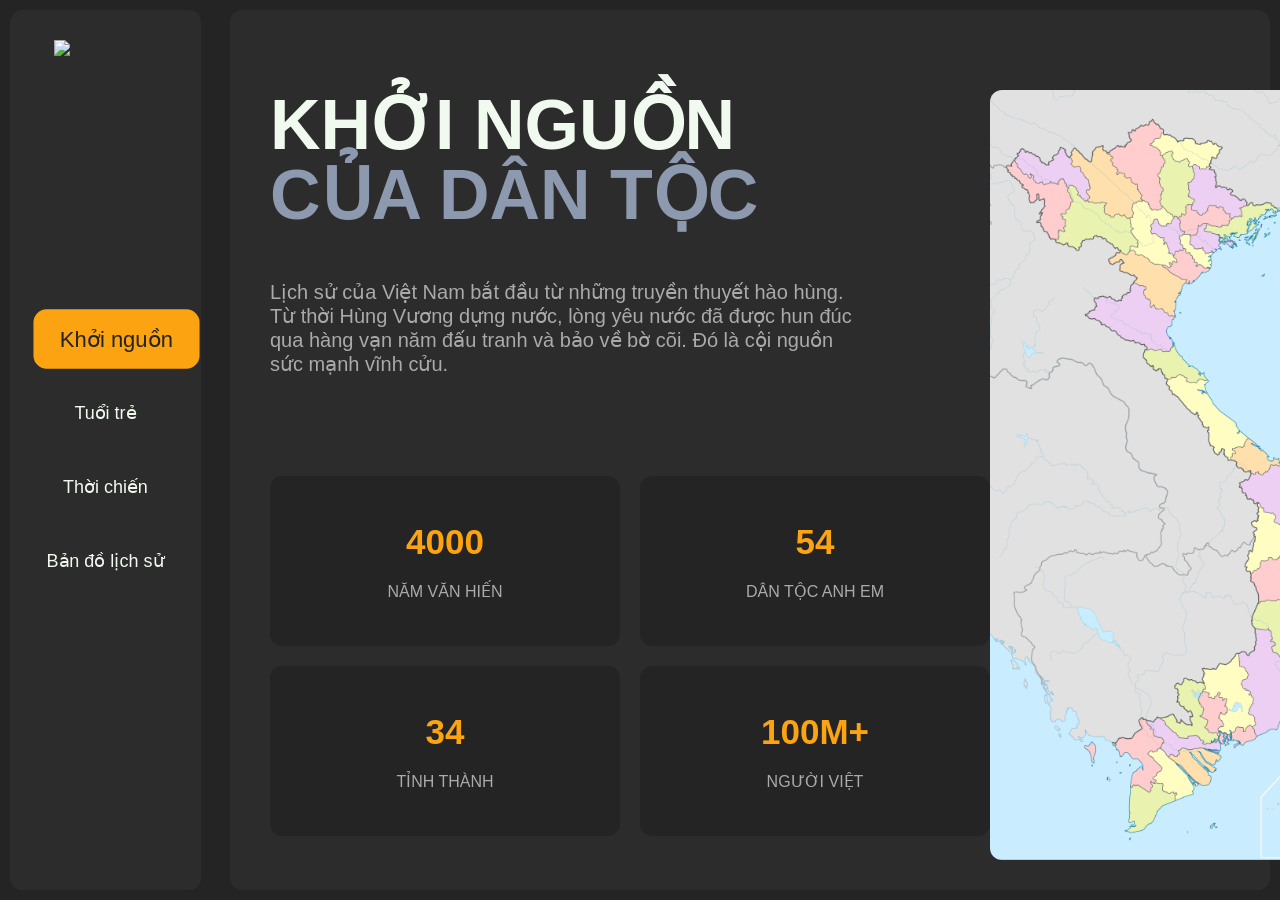
==== commit e25f2987: "update section 4" ====
--- a/index.html
+++ b/index.html
@@ -6,6 +6,7 @@
   <title>Tuổi trẻ với tinh thần yêu nước</title>
 
   <link rel="stylesheet" href="style/home.css">
+  <link rel="stylesheet" href="style/map.css">
 </head>
 <body>
   <img 
@@ -161,10 +162,155 @@
     </div>
 
     <div class="section section-4">
-      
+      <div class="app map-layout">
+        <div class="vn-map map-wrap">
+          <svg id ="map" baseprofile="tiny" fill="#6f9c76" height="900" stroke="#ffffff" stroke-linecap="round" stroke-linejoin="round" stroke-width=".5" version="1.2" viewbox="0 0 1000 1000" width="900" xmlns="http://www.w3.org/2000/svg">
+            <g id="features">
+              <path class="path" d="M604.5 542.8l0.2 0 1.3-0.4 1 0.2 0.8 0.2 1 0.3 2.3 1.7 0.8 0.9 0.4 0.9 0.3 0.8 0.1 0.9 0.3 0.5 0.5 0.3 1.8 0.1 1 0.2 1.2 0.8 0.8 0.9 1.6 1.7 0.7 0.7 0.7 0.4 1.1 0 1.9-0.4 1-0.1 1.1 0.2 1.4 0.7 2 1.3 3.3 2.9 0.5 0.7 0.2 0.8 0 1-0.3 2.2 0 1.1 0.3 0.8 1.3 1.4 0.5 0.8 0.8 1.7 0.5 0.7 0.7 0.4 0.8-0.1 0.9-0.5 1.3-1.3 0.5-1 0.1-0.9-0.2-1.5-0.1-0.8 0.5-0.5 0.8-0.1 2.8 0.9 1.9 0.2 2.2 2.2 1 0.6 2.4 2.3 2.2 4.3 0.8 1 1.3 1.2 1.1 0.7 1.1 0.5 1.9 0.4 0.8 0.4 0.7 0.8 0.7 1.7 1.4 5.4 1.3 3.3-7.3 1.9-0.6 0-0.5-0.2-1.3-0.6-0.8-0.2-0.8 0-0.6 0.1-0.4 0.3-0.1 0.5 0.2 0.5 0.6 1 0.2 0.5 0.1 0.8-0.2 1.2-0.7 1.8-1.7 2.6-2.7 2.6-4.4 3.1-6.4 3-21.5 6.9-4 1.9-2.3 1.6-1.3 1.3-0.9 1.5-0.8 1.7-1.2 2.1-2.2 2.4-2.3 2.1-3.8 2.6-0.7 0.3-0.1-0.1 0-0.3 0-0.3 0-0.3 0-0.3 0-0.2 0-0.2 0.1-0.2 0-0.1 0-0.3-0.1-0.3 0.1-0.2 0-0.3-0.2-0.1-0.1-0.1-0.1-0.2-0.2-0.1-0.1-0.3 0-0.3-0.2 0-0.3 0.1-0.1 0.1-0.2-0.1-0.1-0.1-0.2 0-0.2 0.1-0.8-0.3-1.7 0.2-0.3-0.3-0.1-0.2-0.2-0.2-0.2-0.2-0.1-0.1-0.2-0.1-0.2-0.1 0-0.3 0-0.2 0.1-0.2 0.1-0.1 0.2-0.1 0.1-0.1 0-0.3-0.1-0.3 0-0.2 0-0.2 0.1-0.2 0-0.2 0-0.3 0.1-0.3 0.2-0.2 0-0.2 0-0.2 0-0.2 0-0.2-0.3-0.1-0.1-0.2-0.2-0.2-0.1-0.2-0.2-0.2-0.2 0-0.2-0.2-0.1-0.2-0.2-0.2-0.3 0.1-0.2-0.2 0-0.3 0.1-0.2 0.1-0.3 0-0.2 0-0.2 0.1-0.2 0.1-0.2 0.2-0.1 0.1-0.2 0.1-0.2 0.1-0.2 0.2-0.2 0-0.2 0.1-0.2 0.3-0.1 0.1-0.3-0.1-0.1-0.1-0.2 0.1-0.2 0.2-0.1 0.1-0.2 0.2-0.2 0.2 0 0.2 0.1 0.2-0.3 0.1-0.2 0-0.3 0.1-0.2 0.1-0.2 0.1-0.2 0.1-0.3 0.1-0.2 0.2 0 0.1-0.3 0.1-0.2 0-0.3 0.2-0.3 0.2-0.2 0.2-0.2 0-0.3-0.2-0.2-0.1-0.2 0-0.3 0.1-0.3 0.1-0.2 0.2-0.1 0.1-0.2 0-0.2 0-0.2 0-0.4-0.1-0.2-0.1-0.3 0-0.3 0-0.2 0-0.2-0.1-0.3-0.2-0.1-0.1-0.1-0.1-0.2-0.1-0.3-0.2 0-0.1-0.2 0-0.2 0-0.3 0.1-0.2 0.2-0.1 0.2-0.2 0.1-0.3 0.1-0.3 0.2-0.2 0.1-0.2 0.1-0.2 0-0.2 0-0.2 0-0.2 0.1 0 0.2 0 0.1-0.1 0.2-0.2 0.1-0.2 0.2-0.1 0.2-0.2 0.2-0.2 0.2-0.1 0.2-0.1 0.1-0.2 0-0.1 0-0.3 0.1-0.2 0.1-0.2 0.1-0.2 0.1-0.3 0.1-0.2 0-0.2 0.1-0.2 0.1 0.1 0.2 0.1 0.1 0.1 0.1 0.2 0.2 0.2 0.3 0 0.2-0.1 0.2 0 0.2 0.1 0.2 0.1 0.3-0.1 0.2-0.1 0-0.3 0-0.2 0-0.3 0-0.2 0-0.2 0.1-0.3 0.2-0.2 0.2-0.1 0-0.2 0.1-0.2 0.1-0.2 0-0.2 0.1-0.2 0.1-0.2-0.1-0.2-0.1-0.2 0-0.2 0.1-0.2 0.1-0.2 0-0.2 0-0.2 0.1-0.2 0-0.2 0.2-0.2 0-0.2 0.1-0.2 0.1-0.2-0.1-0.2-0.1-0.1-0.1-0.2 0.1-0.2 0.4-0.1 0.1-0.2 0.2-0.2 0-0.3 0-0.2 0.1-0.2 0.1-0.2 0.1-0.2 0-0.2 0-0.2 0.2-0.1 0-0.3 0.1-0.2-0.1-0.3-0.3-0.1 0-0.2-0.1-0.2 0-0.2 0-0.2-0.1-0.2-0.1-0.3-0.1-0.2 0.2-0.2 0-0.2 0.1-0.2 0.1-0.2 0.2 0 0.3-0.1 0.2-0.1 0.1-0.1 0.2-0.2 0.1-0.1 0-0.3 0-0.2 0.2-0.1 0.2 0 0.2-0.1 0.2-0.2 0-0.2 0-0.3 0-0.2-0.1-0.2-0.2-0.2-0.1-0.3 0-0.3-0.1-0.2 0-0.2 0.1-0.1 0.2-0.2 0-0.3-0.2-0.2 0-0.2 0-0.3 0.1-0.2 0.2-0.2-0.3-0.1-0.3 0-0.1 0-0.1 0-0.2-0.1-0.1 0-0.1 0-0.2 0.1-0.1 0.2-0.6-1.3 0.1-0.8-0.4-0.6-0.6-0.5-0.4-0.6 0.6-0.8-0.3-0.9-0.5-0.9-0.2-0.9 0.4-0.9 2.5-2.3 0.8-1.2 0.2-0.7-0.5-0.5-2.7-2.1-0.1 0-0.7-0.6-1-0.5-0.6-0.5-0.5-0.7-0.3-0.8 0.1-0.9-0.4-1 0.1-0.8 0.5-0.5 1.1-0.1 1.7-0.6 1-0.2 0.3-0.1 0.7 0 0.3 0 1.3 0.2 0.9 0 0.6-0.7 0.1-0.7-0.6-1.1 0-0.6 0.3-0.4 0.8-0.7 0.4-0.3 0.3-0.4 0.2-0.3 0.1-0.2 0.3-1 0-0.2 0.2-2 0.2-0.6 0.5-0.5 0.4 0.2 0.3 0.3 0.4-0.1 0.1-0.4 0.5-2.9 0-0.9-0.4-0.9-0.9-0.9-1.1-0.9-1.5-1.1-0.7-0.8-0.4-1.1-0.1-2.3-0.1-0.2 0-0.1z" id="VN28" name="Kon Tum">
+              </path>
+              <path class="path" d="M603.5 705.8l6.2-0.2 10.4 0 1.3 2.3 0.6 5.5 2.2 1.5-0.1 0.6-0.1 0.8 0.1 0.4 0.8 0.4 3.1 1.1 0.8 0.8 0.3 0.2 0.7 0.5-0.3 1.2-0.8 1.3-0.6 0.7-0.8-0.4-0.9 0.3-0.8 0.7-0.3 0.9 0.1 1.3 0.2 1.1 0.4 1 1.5 2.3 0.7 0.5 0.9 0.2 0.9 0 1.2 0.3 1 0.4 0.6 1.1 1.1 0.5 0.4 0.8 1.1 1.8 1.3 1 0.3 0.3 0.1 0.6-0.2 0.6-0.2 0.5-0.1 0.6-0.3 0.6-0.2 0.5-1.1 0.2-2.4-0.3-1 0.4-0.7 0.6-0.6 0.5-0.6-0.3-0.4 0-0.1 0.7-0.6 1.4-0.1 0.6 0 0.8 0.1 0.2 0.2 0 0.5 0.4 0.6 0.5 0.4 0.2 0.2 0.3 0.1 1.5 0.2 0.5 0.5 0.7 1.5 1.5 0.2 0.4 0.2 0.7 0.5 0.3 0.5 0.2 0.4 0.3 0.3 1-0.3 1.6 0.1 1.1-0.6 1.7-1.1 1.7-2.1 2.1-1 0.8-0.6 0.2-0.3-0.2-0.4-0.3-0.2-0.4-0.3-0.4-0.4-0.2-0.6-0.1-2 0.3-0.7-0.1-0.4-0.4-0.3-0.6 0-0.8 0-0.7 0-0.5-0.2-0.5-0.4-0.4-0.5-0.2-0.6-0.2-0.6 0.1-1.7 0.2-0.9 0.3-2 0.3-0.4 0.1-0.4-0.1-0.4-0.2-0.8-0.6-0.1-0.2-0.2-0.2-0.2-0.3 0-0.4-0.1-0.9-0.1-0.3-0.2-0.3-0.5-0.1-0.6-0.1-0.9 0.2-0.5 0.2-0.4 0.3-0.3 0.9-0.4 0.6-3.1 2.9-3.5 2.3-0.8 0.3-1.8 0.2-1 0.3-0.7 0.5-0.8 0.6-0.7 0.3-1.2 0.3-0.8 0.1-0.6 0-1.8-0.5 0.6-2 0-0.8-0.2-0.6-0.5-0.7-0.5-0.8-0.3-1.1-0.4-2.7-0.5-1.3-0.8-1.4-0.9-1-3.4-2.2-0.8-1.6-0.7-2.7-1-13.9 0.3-0.1 0.1-0.2 0.3-0.1 0.2-0.2 0.3-0.2 0.2-0.1 0.1-0.1 0.3-0.1 0.2-0.2 0.2-0.2 0-0.1 0.4-0.1 0.2 0.1 0.3 0 0.2-0.1 0.1-0.1 1.4-0.1 0 0.2 0.1 0.1 0.2 0.1 0.2-0.1 0.2-0.1 0.1-0.1 1.1 0.7 1.8 2.7 1.1 1 0.6 0 0.2 0.1 0.2 0.1 0.2 0.1 0.2 0.2 0.1 0.1 0.1-0.2 0.2 0 0.2 0 0.2 0 0.2 0 0.1-0.4 0.1-0.3 0.2-0.2 0.1-0.2-0.2-0.3 0.1-0.3 0.1-0.2 0.1-0.2 0-0.3 0.1-0.2 0.3-0.2 0.2 0 0.1 0 0.2-0.1 0.1-0.1 0.2-0.1 0.1-0.2 0.1-0.2 0-0.2 0.1-0.2 0.2-0.1 0.2-0.1 0.2-0.1 0.2-0.1 0.2-0.1 0.1 0 0.3-0.1 0.2-0.1 0.3-0.1 0.1-0.1 0.2-0.1 0.3-0.1 0.1-0.2 0.1-0.2 0.1-0.1 0.2-0.1 0.2 0 0.1 0 0.1-0.2 0.1-0.2 0.2 0.1 0.1-0.1 0.1-0.3 0.2 0 0.2 0.1 0.1-0.2 0.1-0.2 0.1-0.2 0-0.3-0.1-0.2-0.1-0.3 0.2-0.1 0.2-0.1 0.2-0.2-0.2-0.3-0.2-0.2 0-0.2-0.1-0.2-0.1-0.3 0.1-0.2-0.1-0.3 0-0.3 0-0.2 0.2-0.1 0.2-0.2 0.1-0.2 0.1-0.2 0-0.2 0.1-0.2 0.1-0.2 0.1-0.3 0.1-0.2 0.2-0.2 0.1-0.3-0.1-0.2 0.1-0.2 0.1-0.1-0.1-0.3 0-0.2 0-0.2 0.2-0.1 0.2-0.1 0.1-0.1 0.1-0.2 0-0.2 0.1-0.3 0.1-0.3-0.1-0.1-0.2-0.1-0.2-0.2-0.1-0.1-0.1-0.3 0-0.3-0.2-0.1-0.1-0.1 0-0.3 0.1-0.2 0.2-0.2 0.2-0.1 0.1-0.1 0.2-0.1 0.1-0.2-0.1-0.3 0.1-0.2 0.2-0.2 0.1-0.2 0.1-0.1 0.2-0.1 0.1-0.2-0.1-0.2-0.2-0.2-0.1-0.2-0.1-0.2-0.1-0.1 0-0.3 0-0.3 0.1-0.2 0-0.2 0-0.2 0.1-0.1 0.1-0.2 0-0.3-0.1-0.2-0.1-0.2 0.1-0.2-0.1-0.2 0-0.1-0.2-0.2-0.2-0.2-0.1-0.2 0-0.2-0.1-0.3 0-0.2-0.1-0.2 0.1-0.3 0.1-0.2-0.2-0.1 0-0.3 0.1-0.2 0-0.3 0.3-0.3 0-0.2 0.1-0.2 0.2-0.2-0.2-0.1-0.1-0.2-0.1-0.1-0.1-0.3-0.2-0.1 0-0.2-0.1-0.3-0.3-0.1-0.1-0.2-0.1-0.3 0-0.2 0-0.1z" id="VN72" name="Đắk Nông">
+              </path>
+              <path class="path" d="M636.3 739.9l0.3-0.6 0.1-0.6 0.2-0.5 0.2-0.6-0.1-0.6-0.3-0.3-1.3-1-1.1-1.8-0.4-0.8-1.1-0.5-0.6-1.1-1-0.4-1.2-0.3-0.9 0-0.9-0.2-0.7-0.5-1.5-2.3-0.4-1-0.2-1.1-0.1-1.3 0.3-0.9 0.8-0.7 0.9-0.3 0.8 0.4 0.6-0.7 0.8-1.3 0.3-1.2-0.7-0.5-0.3-0.2-0.8-0.8-3.1-1.1-0.8-0.4-0.1-0.4 0.1-0.8 0.1-0.6-2.2-1.5-0.6-5.5-1.3-2.3-10.4 0-6.2 0.2 0.2-0.2 0.1-0.2 0.2-0.2 0-0.3-0.2-0.2-0.1-0.2 0.1-0.3-0.3-0.2 0-0.3 0-0.1 0-0.3 0-0.3 0-0.3 0.1-0.2 0-0.2-0.1-0.2 0-0.3 0.2-0.2-0.1-0.3-0.1-0.2 0-0.2-0.1-0.3-0.2-0.1-0.1-0.3 0-0.2 0.1-0.2-0.2-0.1-0.1-0.2-0.2-0.1-0.2-0.2 0-0.2 0-0.2-0.2-0.1-0.2-0.1-0.1-0.1-0.2-0.1-0.2 0-0.1-0.3-0.1-0.2-0.1-0.2-0.1-0.2-0.2 0-0.3-0.2 0-0.2 0.1-0.2-0.1-0.2-0.2-0.1-0.2 0-0.1-0.2-0.2-0.2-0.1-0.2 0-0.2-0.1-0.3 0-0.2-0.2-0.2 0-0.3 0.2-0.2-0.1-0.2 0.1-0.3 0.2 0 0-0.3-0.2-0.1-0.1-0.2-0.1-0.1 0-0.2 0-0.3 0-0.2-0.1-0.3-0.2-0.1-0.1-0.1-0.1-0.2 0.2-0.2-0.1-0.2 0-0.2 0-0.2 0.1-0.1 0.1-0.2-0.1-0.3 0-0.1 0.2-0.1 0.3 0 0.3-0.1 0-0.2-0.2-0.2-0.1-0.3 0-0.2 0.1-0.3 0-0.3-0.2-0.1-0.2 0 0-0.2 0-0.3 0.1-0.2-0.2-0.2 0.1-0.2 0.2-0.3 0-0.2 0.8-2.2 1-2.8 0.3-0.9 0.4-1.1 0.6-1.6 0.5-1.4 0.8-1.8 0.4-1.1 0.3-0.7 0.7-1.5 1.6-1 2.4-1.8 0.6-0.4 0.5-0.2 7.2-1 7.4 0.3 1-0.2 1-0.3 4-1.8 1.1-0.3 1.2 0 2.3 0.2 15.1 5.4 1.3 1 1.3 1.7 0.8 1.4 0.7 1.6 2.2 7.7 2.5 2.5 8.6 2.2 3.8 6.1 0.8 0.9 1.2 1 3.5 2.1 2.5 1.3 1.5 0.5 4.8 1.1 4.1 1.7-4 3.4-0.4 0.3-0.6 0.1-1.2 0-0.5 0.1-0.5 0.1-0.5 0.3-0.5 0.7-0.5 1.1-0.9 2.5-0.1 1.2 0.1 0.9 0.3 0.5 0 0.7-0.3 0.9-0.6 1.4-0.6 2-0.4 0.5-0.7 0.3-0.8-0.2-2.1-1.2-0.6-0.2-0.6 0-0.6 0.1-0.6 0.3-1.1 0.5-0.4 0.1-0.4 0-1.3-0.2-0.5 0-0.4 0.3-0.3 0.6-0.2 1.2-0.2 2.2 0.3 2.6 0.7 4-2.5 1.5-0.9 0.2-1.2 0.2-1-0.2-2.9-1.2-1.2-0.3-1 0.1-0.9 0.3-3.4 3-1 0.5-1 0.1-2.5-0.4-0.8 0-0.8 0.4-0.9 0.7-1.8 0.9-0.8 0.6-0.5 0.5-0.2 0.5-0.2 1-0.3 0.4-0.4 0.1-0.3-0.1-0.5-0.3-0.6-0.1-1.2-0.1-1.7-0.4-0.8 0-0.6 0.3-0.6 0.5-0.7 0.4z" id="VN33" name="Đắk Lắk">
+              </path>
+              <path class="path" d="M597.4 632.6l0.7-0.3 3.8-2.6 2.3-2.1 2.2-2.4 1.2-2.1 0.8-1.7 0.9-1.5 1.3-1.3 2.3-1.6 4-1.9 21.5-6.9 6.4-3 4.4-3.1 2.7-2.6 1.7-2.6 0.7-1.8 0.2-1.2-0.1-0.8-0.2-0.5-0.6-1-0.2-0.5 0.1-0.5 0.4-0.3 0.6-0.1 0.8 0 0.8 0.2 1.3 0.6 0.5 0.2 0.6 0 7.3-1.9 2.9 2.7 0.9 4.2 0.3 4.3-0.7 5-2.4 9.5 0 4 0.5 2.6 0.9 1.9 1 1.4 1.7 2 0.6 0.8 0.2 0.8 0 1.1-0.3 1.3-0.1 1.6 0.3 1.4 0.7 1.5 2.7 3.7 1.4 2.8 0.6 1.7 0.8 4.9 0.2 6.5-0.2 7.7 0.2 1.4 0.4 1.1 1 2.1 0.3 1.1 0 1.1-0.1 1.2 0.1 1.1 0.2 0.9 0.9 1.6 0.2 0.8-0.1 0.9-0.6 1-1.1 1.2-2 1.5-4.9 2.7-1.2 0.9-1.2 1.2-1.3 1.9-0.3 2.6-8.6-2.2-2.5-2.5-2.2-7.7-0.7-1.6-0.8-1.4-1.3-1.7-1.3-1-15.1-5.4-2.3-0.2-1.2 0-1.1 0.3-4 1.8-1 0.3-1 0.2-7.4-0.3-7.2 1-0.5 0.2-0.6 0.4-2.4 1.8-1.6 1-0.1 0-1.8 0.9 0.8-1.9 1.9-4.6 0.2-1.8-0.4-6-0.4-2.2-4.9-9.5-1-1.5-1.4-1.5-0.1-0.3-0.5-0.9-1.1-1.3-0.3-1 0-0.6 0.4-1.3 0-0.5-0.6-1.9 0.3-1 0.3-0.7 0.1-0.7-0.1-0.7 0.6-0.4z" id="VN30" name="Gia Lai">
+              </path>
+              <path class="path" d="M584.1 731.2l1 13.9 0.7 2.7 0.8 1.6 3.4 2.2 0.9 1 0.8 1.4 0.5 1.3 0.4 2.7 0.3 1.1 0.5 0.8 0.5 0.7 0.2 0.6 0 0.8-0.6 2-3.7 2-0.5 0.6-0.9 0.9-1.1 2.3-0.2 0.9 0 0.7 0.9 1.2 0.4 0.8 0.3 0.6 0 1.1-4.4 2.3-5.5 1.8-1.2 0.6-0.9 0.8-0.5 1-0.3 0.7-0.2 0.8-0.1 1-0.1 0.5-0.2 0.4-0.8 0.9-0.6 1.1-0.6 0.9-1.2 1.2-1 0.7-0.5 0.5-0.2 0.3-0.2 0.5-0.4 0.4-1.3 0.6-1.9-0.1-2.8-0.9-4.3-1.8-1.2-0.3-0.8 0-0.3 0.4-0.5 0.5-0.6 0.5-1.5 0.4-0.6-0.1-0.3-0.3 0.1-0.4 0.6-0.7 0-0.4-0.3-0.5-0.8-0.8-0.6-0.1-0.4 0.2-0.2 0.6-0.2 0.7-0.3 0.6-0.7 0.4-1.1 0.1-0.5-0.2-0.3-0.3-0.1-1-0.2-0.4-0.6-0.7-0.2-0.6-0.1-0.5 0.1-0.6 0.2-0.9 0.1-1.2-0.1-0.5-0.3-0.5-0.7-0.5-1.7-1.1-0.9-0.4-0.8-0.2-0.8-0.1-0.3-0.2-0.2-0.2-0.1-0.2-0.1-0.7-0.2-0.5-0.5-0.6-0.6-0.6-0.9-0.6-1-0.9 0.7-0.2 0.2 0 0.4-0.1 0.2-0.2 0-0.7-0.1-1.1-1-3.7-0.6-1-0.5-0.1-1-0.4-0.5-1.3-1.6-2.8-0.1-0.9 0.3-0.9 0.5-0.8 0.4-0.8 0.1-0.5 0-1.2 0.1-0.4 0.9-1.4 0.1-0.1-0.3-1.5-1.7-3.3-0.5-1.4-0.1-0.2 1.1-0.3 0.1 0.1 0.2 0 0.2 0 0.2 0 0.2 0 0.1 0 0.2 0 0-0.2 0.5 0.1 0.6 0.4 0.2 0.5 0.3 0.4 0.8 0 1.8-1.2 1.6 0-0.1 0.2 1.6-0.1 0.6 0 3.7 0.5 0.1 0 0.2 0 0-0.1 0-0.1 0-0.1 0.2-0.3 0.1-0.1 0.1 0.1 0 0.1 0.1 0.2 0.2 0.2 0.2-0.1 0.2 0.1 0.2 0 0.1-0.2-0.1-0.1 0-0.1 1.4 0.4 0.1-0.1 0.2 0 0.2 0.1 0.3 0 0.3-0.3 0.2 0.1 0.2 0 0.2 0 0.2-0.1 0.1-0.2 0.3 0.1 0.1-0.3 0.2-0.2 0.1-0.1 0.1-0.2 0.2-0.1 0.2-0.2 0-0.2 0.2-0.1 0-0.2 0.1-0.2 0.2 0 0-0.3 0.1-0.1 0.1-0.3 0-0.3 0-0.2 0.2-0.1 0.2-0.1 0.1-0.3 0.2 0-0.1-0.2 0.2-0.1 0-0.2 0-0.2 0.3-0.1 0.1-0.2 0-0.2 0.2-0.3 0.2-0.1 0-0.2 0.2-0.2 0.2-0.2 0-0.1 0.5 0 0.8-0.1 4.5 0.4 1.9-0.2 0.1 0.1 0.3 0.1 0.2-0.1 0.3 0 0.3-0.2 0.2 0 0.2-0.1 0.2 0.1 0.2-0.1 0.2-0.2 0.2-0.2 0.3 0 0.3-0.1 0.8-0.2 1.2-0.4 0.3-0.1 0.3-0.3 0.5-0.8 0.8-0.4 0.3-0.9 0.2-0.1 0.2-0.1 0.2 0 0.2-0.2 0.1-0.4 0.3-0.1-0.1-0.3 0.1-0.2 0.2-0.2 0-0.1 0.1-0.3 0.2 0.2 0.2-0.1 0.1 0 0.2-0.1 0.2-0.1 0.2 0 0.1-0.3-0.2-0.1-0.2-0.2-0.1-0.1-0.1-0.2 0.1-0.1 0.1-0.2 0-0.3 0.2 0.1 0.2 0.1 0.2 0 0.2 0 0 0.2 0.3 0 0.2-0.2 0-0.3 0.1-0.1 0-0.2 0-0.2 0.2-0.2 0-0.2 0.1-0.2 0.3-0.1 0.1-0.3 0.2-0.2 0.2 0.1 0.2-0.2 0.2-0.2 0.2-0.2 0.3 0 0.2-0.1 0.2-0.1 0.1-0.2-0.1-0.3 0-0.3 0.1-0.2 0.1-0.2 0.2 0 0-0.3 0-0.2 0.2-0.1-0.1-0.3 0.3-0.1 0-0.2 0-0.2 0.1-0.2 0.2-0.1 0.3 0 0.1 0 0.3 0 0.2-0.1 0.2-0.1 0.2-0.2 0.3 0.1 0.1-0.2 0-0.2 0.3-0.2 0.1-0.1 0.2 0 0.2-0.1 0.1-0.1 0.2 0.1 0.2-0.1 0.3-0.1 0.1 0.1 0.3-0.1 0.1 0.2 0.2 0 0.3 0z" id="VN58" name="Bình Phước">
+              </path>
+              <path class="path" d="M538.3 768.8l0.5 0.1 0.6 1 1 3.7 0.1 1.1 0 0.7-0.2 0.2-0.4 0.1-0.2 0-0.7 0.2-1.9 3.6-1.1 1.3-0.6 0.5-0.9 0.9-0.5 0.7-1.5 3.3-0.4 1.1-0.2 1.2-0.1 2.3 0.1 1 0.2 1 0.3 0.9 0.7 1.2 0.4 0.5 0.2 0.4 0.2 0.6 0.1 0.5 0.1 0.5 0.3 0.3 0.3 0.4 1 0.7 0.8 0.9 0.5 2-0.7 3.5-0.4 1.2-0.6 1.3-0.6 0.8-1.6 1.7-2-1.8-0.8-0.5-0.8-0.2-0.4 0.1-0.1 0.4 0 0.4 0.1 0.6-0.2 0.4-0.4 0.4-4.9 1.5-0.8-0.1-0.6-0.1-0.5-0.4 0.6 0 0.3-0.2 0.2-0.2-0.7-1.1-1-3.5-0.6-1-1.1-0.8-0.7-0.1-0.3-0.1-0.9 0.5 0 0.1-0.7 1.2-0.6-1.2-0.8-1-2-1.7-0.9-1-1.5-2.3-0.8-0.8-3.2-0.8-1.2-0.9-0.6-1.6 0-0.1-0.2-1.2-0.7-0.5-1-0.3-0.8-0.6 0-0.8 1-4.5 0.6-2.1 0.2-0.9-0.1-0.9-0.9-3.2 0.1-1.5-0.1-0.8-0.2-0.7-0.7-0.5-1.6-0.3-0.7-0.4-0.6-1-0.1-0.2 0-0.4 0.1-0.1 0.2-0.1 0.2-0.1 0.4 0 0.2-0.1 0.1-0.2 0-0.2 0.1-0.1-0.1-0.2 0-0.2-0.1-0.2 0.2-0.1 0.2 0 0.2 0 0.3 0 0.2-0.1 0.2-0.2 0.1-0.2 0.1-0.1 0.1-0.2 0-0.2 0-0.3 0-0.3 0.2-0.1 0.2-0.2 0.2-0.3 0.2-0.2 0.4-0.1 2.8 1 1.7 0.1 0.1-0.1 0.3 0.1 0.2 0.1 0.1 0 0.2 0 0.3 0.1 0.2-0.2 0.2-0.3 0.2-0.2 0.2-0.1 0.1-0.2 0.2-0.2 0-0.1 0.2-0.2 0.2-0.1 0.1-0.1 0.1-0.3-0.1-0.2 0-0.3-0.2-0.3 0.2-0.2 0.1-0.2 0.2-0.1 0.1-0.1 0.2-0.2 0.2-0.1 0.1-0.1 0.2 0 0.2-0.1 0.1-0.2 0.1-0.2 0-0.1 0.1-0.3 0.1-0.3 0.1-0.1 0.2-0.1 0-0.2 0-0.3 0-0.2-0.1-0.3-0.1-0.2-0.1-0.1 0.1-0.3 0-0.1 0.1-0.2 0-0.2 0.1-0.2 0.1-0.2 0.1-0.1 2.5 0.4 2.5 0.8 0 0.1 0.3 0.1 0.2 0.1 0.2 0.1 0.2 0 0.2-0.1 0.2 0 0.3 0 0.2 0 0.2 0.1 0.2 0.1 0.3 0.1 0.2 0.1 0.2 0.1 0.3-0.1 0.2-0.2 0.1-0.1 3.6 1.1 1.1 0.6 0.5 0.5 0.8 1.4 0.5 0.4 0.8 0.1 0.6-0.1 0 0.2 0.4 0 0.3 0 0.3-0.1 0.2 0 0.1-0.2 0.1-0.1 0.2-0.1 0.2-0.1 0.1-0.1 0.3-0.1 0 0.2 0.1 0.1 0.3-0.1 0.2-0.1 0.3-0.1 0.2-0.1 0-0.1 0.1 0 0.5 0.1 0.9 0.3 1.3 0.9 0.7 0.4 0.8 0 0.3-0.6 0.2 0.1 0.3 0 0.2 0 0.2 0 0.2 0 0.1-0.1z" id="VN37" name="Tây Ninh">
+              </path>
+              <path class="path" d="M521.7 810.9l0.5 0.4 0.6 0.1 0.8 0.1 4.9-1.5 0.4-0.4 0.2-0.4-0.1-0.6 0-0.4 0.1-0.4 0.4-0.1 0.8 0.2 0.8 0.5 2 1.8 1.9 1.1 2.4 0.9 1.3 0.7 1.1 0.7 1.1 1.1 0.9 1.3 0.8 2.1 0.1 1.5-0.2 1.4-1.2 2.2-0.4 1-0.1 0.8 0.6 0.7 1.1 0.8 2.5 1.4 2.6 1.1 0.7 0.5 0.8 0.8 0.6 0.5 0.8 0.1 0.5-0.3 0.6-0.4 0.5-0.3 0.7-0.1 0.7 0.2 0.9 0.5 0.7 0.7 0.4 0.8-0.1 1.1-0.2 1.8 0 0.5 0.3 0.6-0.2 0.7-0.4 1-0.8 0.5-1.9 0.7-0.9-0.1-0.6-1-0.4 0 0.2 0.9 0.2 0.3 0.4 0.4-0.7 0.2-0.6 0.3-0.5 0.4-0.5 1.3-0.6 0.3-0.8 0.3-0.7 0.5 0-1-0.1-0.7-0.3-0.7-0.5-0.5 0.2 2.1 0.2 0.9 0.7 0.3 1-0.2-0.4 0.7-1.4 0.6-2.5 0-1.7-0.2-2.8 0.2-0.8-0.1-0.5-0.4-0.1-0.6 0.1-1.2 0-0.5-0.2-0.6-0.5-0.5-1-0.4-1.6-0.3-1-0.4-0.8-0.5-2.5-3.5-0.8-0.7-0.7-0.4-1-0.2-6.2-0.3-1.2 0.1-1.1 0.6-1.1 1.4-0.6 0.5-1.2 0.3-1.6 0-2.9-0.5-2.3-0.1-2.3-0.8-3.4-2.5-12.5-11.8-3.7-4.5-0.9-0.9-1.6-1-0.6-0.5-0.5-0.4-0.1-0.4-0.2-0.7 0-0.3 0.2 0 0.3-0.1 0.3 0 0.2-0.1 0.3-0.1 0.3-0.2 0.2 0 0.2-0.1 0.3 0 0.2-0.1 0.3 0 0.3-0.1 0.3 0 0.2-0.1 0.2-0.1 0.3 0 0.2-0.1 0.2 0 0.2-0.1 0.2-0.1 0.3-0.1 0.2-0.1 0.3 0 0.2-0.1 0.2 0 0.3-0.1 0.1-0.1 0.3 0 0.4-0.1 0.2-0.1 0.2 0 0.1 0 1.1-0.8 1.4-0.8 0.5-0.1 1.2-0.4 1.6 0.2 0.9 1.1 1.1 1.9 2 2.7 0.4 1 0.7 2 0.4 0.9 0.8 1 1.1 0.6 1.2 0 0.5-0.6 0.2-0.2 0.5-1 0.6-1.3 0.1-1 1.1 1 0.8 0.6 0.6 0.7 1.1 1.2 1.5 1.1 1.6 0.9 1.6 0.5 3.3 0.3 1.5 0.4 1.3 1.1-0.7-2.7-0.8-3.1-1.4-2.7-0.3-1 0.1-0.1 0-1.6-0.1-0.1 0.3-0.6 0.2-0.2 0.8-0.1 0.3-0.1 1.2 0.1z" id="VN41" name="Long An">
+              </path>
+              <path class="path" d="M483.7 812.1l0 0.3 0.2 0.7 0.1 0.4 0.5 0.4 0.6 0.5 1.6 1 0.9 0.9 3.7 4.5 12.5 11.8 3.4 2.5 2.3 0.8 0 1.9-0.3 1-0.5 1.4-5.4 6.8-0.5 0.4-0.4 0.5-0.2 0.5 0.4 2.3 0.2 0.3-0.1-0.1-2.8-1-1-0.7-0.9-0.8-2.7-3-0.6-0.5-0.7-0.3-0.8-0.2-2.4-0.1-0.8-0.3-2.8-1.7-1-0.6-0.5-0.5-0.5-0.6-1-2.1-0.5-0.6-0.6-0.6-0.6-0.5-5.9-2.9-1-0.8-0.5-0.7-0.2-1 0.2-1.8-0.1-0.6-0.4-2.1-1.3 0-2.5 0.1-0.3-0.1-0.4-0.2-0.1-0.4 0-0.5-0.1-0.5-0.3-0.5-2.2-2.5-0.1-0.4-0.2-1.1-0.9-0.7-0.4-0.8-0.3-0.9-0.4-2.8 2.6 0.5 1 0.6 2 1.8 0.9 0.3 0.5-0.6 0.4-0.8 0.2 0.1 0-0.2 0.2-0.2 0.3-0.1 0.1-0.1 0.1-0.2 0.1-0.2 0.2-0.2 0.3 0 0-0.2 0.1-0.2 0.2 0 0.2 0 0.1-0.3 0-0.1 0-0.2 0.1-0.2 0.2-0.2 0.3 0.1 0-0.2 0.1-0.3 0.1-0.1 0.1-0.3 0.2-0.2 0.2-0.1 0.1-0.1 0.2-0.1 0-0.2 0.4 0 0.2-0.1 0-0.2 0.1-0.2 0.1-0.1 0-0.3 0.2-0.2 0.1-0.2 0.1-0.2 0.1-0.3 0.1 0 1.3 0.3 1.4 0.7 0.4 0.1 2.5-0.5 0.1-0.1 0.3 0 0.1 0z" id="VN45" name="Đồng Tháp">
+              </path>
+              <path class="path" d="M465.1 815.6l0.4 2.8 0.3 0.9 0.4 0.8 0.9 0.7 0.2 1.1 0.1 0.4 2.2 2.5 0.3 0.5 0.1 0.5 0 0.5 0.1 0.4 0.4 0.2 0.3 0.1 2.5-0.1 1.3 0 0.4 2.1 0.1 0.6-0.2 1.8 0.2 1 0.5 0.7 1 0.8 5.9 2.9 0.6 0.5 0.6 0.6 0.5 0.6 1 2.1 0.5 0.6 0.5 0.5 1 0.6-2.9 2.6-2.1 3.6-0.3 0.5-0.1 1.5-1.1 2-0.3 0.2-0.5 0.1-0.5-0.2-0.5-0.1-0.8 0.1-0.6 0.5-1.7 1.6-0.7 0.4-0.6-0.1-0.4-0.5-1.1-1.3-0.6-0.5-0.7-0.3-0.3 0.2-0.3 0.8-0.4 0.4-1 0.4-0.7 0.3-0.5 0.5-1.4 2.1-20.9-11-9.6-8.3 2.9 0.4 2.7-0.1 0.6-0.3 1.5-0.6 1.4-1.5 2.4-3.7 0.7-0.7 0.8-0.7 5.7-2.9 1.5-1.4-0.1-2-2.1-3.9-0.9-2.2-0.2-2.1 0.4-1 0.6-0.8 0.6-0.5 0.2-0.2 0.1-0.1 0.7-0.5 1.3-0.7 0.1 0.1 0.3 0.2 0.1 0.8 0.7 0.9 0.8 0.2 5.7 1.1z" id="VN44" name="An Giang">
+              </path>
+              <path class="path" d="M436.6 837.8l9.6 8.3 20.9 11 1.8 1.5 3 1.9 1.6 1.4 4.2 4.5 2.7 2.9 1.2 0.9 1.8 1.6 0.4 0.7 0.1 0.7 0 1.3-0.1 1.6-0.4 1.4-0.9 1.4-6.8 6.4-1.2 1.5-0.4 1.1 0.3 0.6 0.6 0.5 1 1.3-0.1 3.4-4-1-1-0.1-0.6 0.3-0.2 0.7 0.8 3.2 0.2 1.1-0.6 1.1-1.1 1.6-0.2 0.7 0.3 0.7 0.8 1 0.1 0.3 0 0.3-0.2 0.4-0.9 0.5-2.3-0.7-9-4.5-2.8-1.8-1-0.3-1.6 0.1-0.9-0.2-0.7 0-0.5 0.2-0.3 0.3-0.4 0.2-0.7 0-1.4-0.2-1.6 0.9-0.5 0-0.2-0.1-2.3-1.6 0.1-1.3 1.2-10.9 0.9-3.2 1.2-3.5 2.8 0.1 1.8-0.3 0.4-1 0.9-1 3.7-2.7 1.3-0.6 0.5 0.4 0.2 1 1.4 3.7 0-0.8-0.4-2.2 0-2.7-0.3-1.3-0.8-1.3-2.7-3.5-2.3-2.2-1.1-0.7-1.2-0.1-2.3 0.5-1.4 0-1.9-1.2-1.4-1.8-1.1-2-1.2-1.6-2-1.2-2-0.2-1.8 0.5-1.5 1.4-0.2 0.5 0 0.5-0.2 0.4-0.6 0.2-0.4 0.2-0.2 1.2-0.2 0.3-2.1-0.2-0.1 0.2-0.4-0.6 0.2-0.4 0.2-0.4 0-0.7-0.3-0.4-0.8-0.9-0.1-0.6 0-1.6-0.3-1.4-0.5-0.8-1.7-1.3-0.2 0.4-0.1 0.1 0 0.3-0.5 0-0.1-1.6-0.6-1.2-1.3-1.7-0.2-0.8 0.1-0.1 0.4 0 0.5-0.3 0.5-0.7 0.3-0.6 0-0.6-0.3-0.6-0.5 0-0.4 0.9-0.6 0.8-0.8 0.5-1 0.3-0.9-0.1-0.1-0.7 0.2-1-0.3-0.7 1.1 0.2 0.9-0.1 0.2-0.2 0.4-0.4 2.4-3.6 0.5-0.9 0.6-0.9 0.7-0.6 1-0.2 0.8 0 0.5-0.1 1.2 0 1.2 0.1 3.2 0.4 1.4 0.2z m-37.8 9l0.2 1 0 6.4-2.3 5.8-0.8 3.3 1.1 1.5-0.4 1.3 0 0.7 0.2 0.7 0.2 1-1-0.5-0.2-0.3-1.2-0.5-0.8-2.7-0.8-5-1.6-4.5-1.1-1.9-1.7-1.4-2.3-1.1-0.7-0.8-0.5-2.4-0.2-0.6 0.3-0.2 3.7 0.5 1.2 0 0.5-0.5 0.1-0.3 0.6-0.9 0.3-0.2 0.5-0.3 0.2-0.5 0.1-0.7 0.2-0.6 0.4-0.6 0.6-0.4 0.7-0.1 0.7 0.7-0.4-0.4 4.2 4.5z" id="VN47" name="Kiên Giang">
+              </path>
+              <path class="path db" d="M297.1 96.3l1.5-0.3 1.3 0.1 3.3 0.8 3-0.3 0.9 0.3 0.8 1.3 0.8 0.6 0.5 0.2 0.5 0.3 0.5 1.1 4 4.5 1.1 0.8 2.2 0.6 2.1 1.3 2.4 2.1 1.4 1.9 1 2.1 0.4 2.4 0 1.7 0.2 0.3 0.5 0.6 0.5 0.9 0.9 0 1.7-0.5 1.1 0.6 0.5 1.4 0.3 1.6 0.8 1.2 1 0.1 5.2-0.8 1.5 0.5 1.8 1.2 2.6 2.3 2.2-0.2 5.1 2.6 1.1-0.4-0.2-0.2-0.4-0.4-0.4-0.4-0.2-0.4 0.2-0.4 3.4-4.3 0.9-0.5 1.3 0 1.3 0.5 1 0.9 0.4 1 0.1 1.5 0.4 0.9 1.5 1.3 0.6 0.8 0.4 1.1 0.1 1.3 0.1 1.3 0.2 0.3 1.1 0.7 0.5 0.2 0.3 0.3 2.7 4.7 0.4 0.4 0.4 8.4 0.7 5.1 0 2-0.4 2-0.9 1.6-1.2 1.5-2.7 2.4-0.8 1.2-0.5 1.1-0.3 1.4-0.5 0.8-0.5 0.6-2.3 1-0.7 0.5-0.4 0.8-0.1 0.7 0.2 0.5 0.4 0.3 0.4 0.4 0.1 0.6-0.1 0.9 0.1 0.7 0.4 0.6 2.2 1.7 0.4 1 0.2 1.5-0.2 2.4-0.4 1.8-1.1 2.5-0.1 0.9 0.1 1 0.9 2.3 0.1 1.3-0.4 0.7-0.8 0.4-1.1 0.2-1.1 0-1.1-0.2-1-0.5-0.8-0.7-0.7-0.4-0.8-0.2-0.6 0-0.5 0.4-0.1 0.5 0.1 0.7 0.2 0.9 0.1 1.2-0.3 0.9-0.5 0.6-1.2 0.8-0.6 0.7-0.2 0.9-0.2 2.2-0.7 2.4-0.1 0.7-0.1 0 0-0.1 0-0.1 0-0.1-0.1 0 0-0.1-0.1 0 0-0.1-0.1 0-0.1-0.1-0.1 0-0.1-0.1-0.1 0-0.1 0 0-0.1 0.1 0 0-0.1 0.1 0 0-0.1 0.1 0 0-0.1-0.1 0 0-0.1 0-0.1-0.1 0-0.1 0 0-0.1-0.1 0-0.1 0-0.1 0-0.1-0.1-0.1 0-0.1 0 0 0.1-0.1 0 0-0.1-0.1 0 0-0.1 0-0.1-0.1 0-0.1 0 0 0.1-0.1 0.1-0.1 0 0 0.1-0.1 0 0-0.1-0.1 0-0.1 0-0.1 0 0-0.1 0-0.1-0.1 0 0-0.1 0-0.1-0.1 0 0 0.1-0.1 0-0.1 0 0-0.1-0.1 0-0.1-0.1-0.1 0 0-0.1 0-0.1-0.1 0-0.1 0-0.1 0 0-0.1-0.1 0 0-0.1 0 0.1-0.1 0 0 0.1 0.1 0 0 0.1-0.1 0 0.1 0 0 0.1-0.1 0 0 0.1-0.1 0 0 0.1-0.1 0 0 0.1-0.1 0-0.1 0-0.1 0-0.1 0 0 0.1-0.1 0-0.1 0 0 0.1 0-0.1-0.1 0 0-0.1 0 0.1-0.1 0-0.1 0 0-0.1-0.1 0 0 0.1 0-0.1-0.1 0-0.1 0 0-0.1-0.1 0-0.1 0-0.1 0 0-0.1 0 0.1-0.1 0 0 0.1 0-0.1-0.1 0-0.1 0-0.1 0 0-0.1-0.1 0-0.1 0 0 0.1 0 0.1-0.1 0 0 0.1-0.1 0 0 0.1 0 0.1-0.1 0 0 0.1 0 0.1-0.1 0 0 0.1-0.1 0-0.1 0-0.1 0 0-0.1-0.1 0 0-0.1-0.1 0 0-0.1 0-0.1 0-0.1 0.1-0.1 0-0.1-0.1 0 0-0.1 0-0.1 0.1 0 0-0.1 0-0.1 0-0.1-0.1 0 0-0.1-0.1 0 0-0.1-0.1 0-0.1 0 0-0.1 0-0.1 0-0.1 0.1-0.1 0-0.1 0-0.1 0-0.1-0.1 0 0-0.1-0.1 0 0-0.1 0.1 0 0-0.1-0.1 0-0.1 0 0-0.1-0.1 0 0 0.1-0.1 0-0.1 0-0.1 0-0.1 0-0.1 0 0-0.1-0.1 0-0.1 0 0-0.1 0-0.1-0.1 0 0-0.1-0.1-0.1 0-0.1-0.1 0 0-0.1 0.1 0 0-0.1 0-0.1 0-0.1 0-0.1 0-0.1 0-0.1 0.1 0 0-0.1-0.1 0 0-0.1 0-0.1 0-0.1 0-0.1 0-0.1 0-0.1 0-0.1 0-0.1 0-0.1-0.1 0-0.1 0-0.1 0 0-0.1-0.1 0 0-0.1 0-0.1-0.1-0.1 0-0.1-0.1-0.1-0.1 0-0.1 0 0-0.1 0-0.1 0-0.1-0.1 0 0-0.1 0-0.1 0-0.1 0-0.1 0-0.1-0.1 0 0-0.1-0.1 0-0.1 0 0-0.1-0.1 0 0-0.1-0.1 0 0-0.1-0.1 0 0-0.1 0-0.1 0-0.1-0.1 0 0-0.1 0-0.1 0-0.1 0-0.1 0-0.1 0.1 0-0.1 0 0-0.1-0.1 0 0-0.1-0.1 0 0-0.1 0-0.1 0-0.1-0.1 0 0-0.1-0.1 0 0-0.1 0-0.1 0-0.1-0.1 0-0.1 0 0-0.1 0-0.1 0-0.1-0.1 0-0.1 0 0-0.1 0-0.1 0-0.1-0.1 0-0.1 0 0-0.1-0.1 0 0-0.1 0-0.1 0-0.1 0.1 0 0-0.1-0.1 0 0-0.1 0.1 0-0.1 0 0-0.1 0-0.1-0.1 0-0.1 0 0-0.1-0.1 0 0-0.1 0-0.1 0.1 0 0-0.1-0.1 0 0-0.1 0-0.1-0.1 0-0.1 0-0.1 0.1 0-0.1-0.1 0-0.1 0-0.1 0 0-0.1-0.1 0-0.1 0 0-0.1-0.1 0 0-0.1-0.1 0-0.1 0-0.1-0.1 0 0.1-0.1 0-0.1 0-0.1 0 0-0.1-0.1 0.1 0 0.1-0.1 0 0 0.1-0.1-0.1 0 0.1-0.1 0-0.1 0 0-0.1-0.1 0-0.1 0 0-0.1-0.1 0 0 0.1-0.1 0-0.1 0 0-0.1-0.1 0-0.1 0-0.1 0-0.1 0 0-0.1-0.1 0 0-0.1-0.1 0-0.1 0-0.1-0.1 0 0.1-0.1 0-0.1-0.1-0.1 0-0.1 0 0-0.1-0.1 0-0.1-0.1 0-0.1 0-0.1 0-0.1-0.1 0-0.1 0 0-0.1-0.1 0 0-0.1 0-0.1-0.1 0 0-0.1 0.1 0 0-0.1 0.1-0.1 0.1 0 0-0.1 0-0.1 0.1 0 0-0.1 0-0.1 0-0.1 0-0.1 0-0.1 0-0.1 0-0.1-0.1-0.1 0-0.1-0.1 0 0-0.1 0-0.1-0.1 0 0-0.1 0-0.1 0-0.1-0.1 0 0-0.1 0-0.1 0-0.1-0.1 0-0.1 0-0.1 0 0-0.1 0-0.1-0.1 0 0-0.1-0.1 0-0.1 0 0.1 0-0.1 0 0-0.1-0.1 0 0-0.1-0.1 0-0.1 0-0.1 0 0-0.1-0.1 0 0-0.1-0.1 0 0-0.1-0.1-0.1 0.1 0 0-0.1 0.1-0.1 0.1 0 0.1-0.1 0-0.1 0.1 0 0-0.1 0.1 0 0-0.1 0-0.1 0-0.1-0.1 0-0.1 0 0-0.1-0.1 0 0-0.1 0-0.1-0.1 0 0-0.1-0.1 0 0-0.1 0-0.1-0.1 0 0-0.1-0.1 0 0-0.1 0-0.1 0.1 0 0-0.1-0.1 0 0-0.1-0.1 0-0.1 0-0.1 0-0.1 0 0-0.1-0.1 0 0-0.1-0.1 0 0 0.1-0.1 0 0 0.1-0.1 0 0 0.1 0 0.1-0.1 0 0 0.1 0-0.1 0-0.1-0.1 0-0.1-0.1 0-0.1-0.1 0-0.1 0-0.1 0-0.1 0 0-0.1-0.1 0-0.1 0-0.1-0.1-0.1 0-0.1-0.1 0-0.1 0-0.1 0-0.1 0-0.1 0.1 0-0.1-0.1 0-0.1 0.1 0 0.1 0 0.1 0 0-0.1 0-0.1 0.1-0.1-0.1-0.1 0-0.1-0.1-0.1 0-0.1-0.1 0 0-0.1 0-0.1-0.1 0 0.1-0.1 0-0.1 0.1 0 0-0.1 0.1 0 0-0.1 0-0.1 0-0.1 0-0.1 0.1 0 0-0.1 0.1-0.1-0.1 0 0-0.1 0-0.1 0-0.1 0-0.1 0-0.1 0-0.1 0-0.1 0-0.1-0.1 0 0-0.1 0-0.1 0-0.1 0-0.1 0-0.1 0.1-0.1 0.1 0 0.1 0 0-0.1 0-0.1-0.1 0 0-0.1-0.1 0-0.1 0-0.1 0-0.1 0-0.1-0.1-0.1-0.1 0-0.1-0.1 0 0-0.1 0-0.1-0.1 0 0-0.1 0-0.1-0.1 0 0-0.1-0.1 0 0-0.1-0.1 0 0-0.1-0.1 0-0.1 0-0.1 0-0.1 0 0-0.1-0.1 0 0-0.1-0.1 0-0.1 0-0.1 0 0-0.1-0.1 0 0-0.1-0.1 0 0 0.1 0-0.1-0.1 0.1 0-0.1-0.1 0-0.1 0-0.1 0-0.1-0.1-0.1 0 0-0.1 0-0.1-0.1 0-0.1 0 0 0.1 0.1 0 0 0.1-0.1 0 0-0.1-0.1 0-0.1 0 0-0.1 0 0.1-0.1 0 0 0.1 0.1 0-0.1 0-0.1 0 0 0.1-0.1 0-0.1 0 0-0.1-0.1 0 0 0.1-0.1 0 0 0.1-0.1 0-1.1-0.1-0.5 0.1 0-0.1-0.1 0-0.1 0.1-0.1 0-0.1 0-0.1 0 0-0.1 0.1-0.1 0.1 0 0.1-0.1 0-0.1-0.1-0.1-0.1 0-0.1 0 0-0.1-0.1 0 0-0.1-0.1-0.1 0.1-0.1 0.1-0.1 0.1 0 0.1 0 0 0.1 0.1-0.1 0-0.1-0.1-0.1 0.1 0 0-0.1 0.1 0 0.1 0 0.1 0 0-0.1 0.1-0.1 0.1 0 0.2-0.1 0.1-0.1 0.1 0 0 0.1 0.1 0 0-0.1 0-0.1 0-0.1 0.1-0.1 0.1 0 0.1 0.1 0-0.1 0.1-0.2 0-0.1 0.4-0.1 0.1 0 0.1 0 0-0.1 0.8-0.2 0.4-0.4 0.1 0 0.1 0 0.1 0 0.1-0.1 0.1 0 0.1 0.1 0.1 0 0.1 0 0 0.1 0.1 0 0-0.1 0.1 0 0.1 0 0-0.1 0.1 0 0.1 0 0-0.1 0.1 0 0.1 0.1 0-0.1 0.1 0 0-0.1 0-0.1 0-0.1 0-0.1 0.1-0.1 0-0.1-0.1 0 0-0.1 0.1 0 0-0.1 0-0.1 0-0.1-0.1 0 0-0.1-0.1-0.1 0-0.1-0.1 0 0-0.1 0-0.1-0.1 0 0-0.1 0-0.1-0.1 0-0.1-0.1 0-0.1 0.1 0 0-0.1 0-0.1 0-0.1 0-0.1 0.1 0 0-0.1 0-0.1 0-0.1 0-0.1 0.1-0.1 0-0.1 0-0.1 0-0.1 0-0.1 0.1 0 0-0.1 0-0.1-0.1 0 0-0.1-0.1 0 0.1-0.1 0-0.1 0.1 0 0.1 0 0-0.1 0.1-0.1-0.1-0.1 0-0.1-0.1 0 0 0.1-0.1 0 0-0.1 0-0.1 0.1 0 0-0.1 0.1 0 0-0.1 0-0.1 0.1 0-0.1 0 0-0.1 0-0.1 0-0.1-0.1 0 0.1-0.1-0.1 0 0-0.1 0-0.1 0-0.1 0.1 0 0.1 0 0-0.1 0.1 0 0-0.1 0.1 0 0-0.1 0.1 0 0-0.1 0.1 0 0.1 0 0-0.1 0.1 0 0-0.1 0-0.1 0-0.1 0-0.1 0.1 0 0-0.1 0.1 0 0.1 0 0-0.1 0-0.1 0.1 0 0-0.1 0.1 0 0.1 0 0-0.1 0-0.1-0.1 0 0-0.1 0-0.1 0-0.1 0-0.1 0-0.1 0-0.1 0.1 0 0-0.1 0.1 0 0-0.1 0.1-0.1 0-0.1-0.1 0 0.1-0.1 0-0.1 0-0.1 0-0.1 0.1 0 0-0.1 0.1 0 0-0.1 0-0.1 0.1 0 0-0.1 0-0.1 0-0.1 0.1 0 0-0.1 0-0.1 0.1 0 0-0.1 0 0.1 0.1 0 0.1 0-0.1 0 0-0.1 0.1 0 0-0.1 0-0.1 0.1 0 0-0.1 0.1 0 0-0.1 0.1 0 0-0.1 0.1 0 0-0.1 0-0.1-0.1 0 0-0.1-0.1 0-0.1 0-0.1 0 0 0.1 0-0.1-0.1 0 0 0.1-0.1 0-0.1 0-0.1 0-0.1 0-0.1 0 0 0.1-0.1 0-0.1 0.1 0 0.1-0.1 0-0.1 0 0.1 0 0 0.1 0 0.1-0.1 0-0.8-0.2-1.2 0.5-0.3 0.3-0.1 0 0-0.1 0-0.1 0-0.1 0-0.1 0.1 0 0-0.1 0.1 0 0.1 0 0.1 0 0-0.1 0.1 0 0-0.1 0-0.1 0-0.1 0-0.1 0-0.1 0-0.1 0-0.1-0.1 0 0-0.1-0.1 0 0.1 0 0-0.1 0.1 0 0.1 0 0-0.1 0-0.1 0.1-0.1 0.1 0 0-0.1 0-0.1-0.1 0 0-0.1-0.1-0.1-0.1 0 0-0.1 0.1 0 0-0.1 0.1 0 0-0.1 0.1 0 0 0.1 0.1 0 0.1 0 0.1 0 0.1 0 0.1 0 0.1 0 0.1 0 0 0.1 0-0.1 0.1 0 0.1 0 0.1 0 0-0.1 0-0.1 0.1 0 0-0.1-0.1 0 0-0.1 0-0.1 0-0.1 0.1 0 0.1 0 0-0.1 0-0.1 0.1 0 0-0.1 0-0.1 0.1 0 0-0.1 0-0.1-0.1 0 0-0.1 0.1-0.1-0.1-0.1 0-0.1 0.1 0 0-0.1 0.1 0 0.1 0 0.1 0 0-0.1-0.1-0.1 0-0.1 0.1 0 0-0.1 0.1 0 0.1 0 0-0.1 0.1 0 0-0.1 0.1-0.1 0.1 0 0-0.1 0.1 0 0 0.1 0.1 0 0-0.1 0.1 0-0.1 0 0.1 0 0-0.1 0-0.1-0.1-0.1 0-0.1 0.1-0.1 0.1 0 0.1 0 0.1 0 0.1 0 0-0.1 0.1 0 0-0.1 0.1 0 0-0.1-0.1 0 0-0.1 0.1 0 0-0.1 0.1 0 0-0.1 0.1-0.1 0.1 0 0-0.1 0.1 0 0.1 0 0-0.1 0.1 0 0.1 0 0-0.1 0.1 0 0-0.1 0-0.1 0.1 0 0-0.1 0.1 0 0.1 0 0-0.1-0.1 0 0-0.1-0.1 0 0-0.1 0-0.1 0-0.1 0-0.1 0.1 0 0.1-0.1 0.1 0 0-0.1 0.1-0.1 0.1 0 0-0.1 0-0.1 0-0.1 0.1 0 0-0.1 0-0.1 0.1 0 0.1 0 0.1 0 0-0.1 0.1-0.1 0.1 0 0.1 0 0-0.1 0-0.1 0.1 0 0.1-0.3 0-0.1 0-0.1 0.1 0 0.1 0 0.1 0 0.1 0 0-0.1 0.1 0 0-0.1 0-0.1 0.1-0.1 0-0.1-0.1 0 0-0.1 0-0.1 0-0.1 0-0.1 0-0.1 0-0.1 0-0.1-0.1 0-0.1-0.1 0-0.1-0.1 0-0.1 0 0-0.1 0-0.1 0.1 0 0-0.1 0-0.1-0.1 0 0-0.1 0.1-0.1 0.1 0 0-0.1-0.1 0 0-0.1 0.1-0.1 0-0.1 0.1 0 0-0.1-0.1 0-0.1-0.1-0.1-0.1 0-0.1 0.1 0 0-0.1-0.1-0.1 0-0.1-0.1 0 0-0.1 0-0.1 0.1 0 0.1 0 0-0.1-0.1-0.1 0-0.1 0.1-0.1 0-0.1 0-0.1-0.1 0-0.1 0.1-0.1 0 0-0.1 0-0.1 0-0.1-0.1-0.1 0-0.1 0.1 0 0.1-0.1 0-0.1-0.1-0.1-0.1 0 0-0.1 0-0.1 0.1 0 0 0.1 0-0.1 0.1 0 0.1 0 0.1-0.1 0-0.1 0-0.1 0-0.1 0-0.1 0-0.1 0-0.1 0-0.1 0.1 0-0.1 0 0-0.1 0-0.1 0.1 0 0-0.1 0-0.1 0-0.1 0.1 0 0-0.1 0-0.1 0-0.1 0-0.1-0.1 0 0-0.1-0.1 0 0-0.1-0.1 0-0.1 0-0.1 0 0-0.1-0.1 0 0-0.1 0.1 0-0.1 0 0-0.1 0-0.1-0.1 0 0-0.1 0.1-0.1 0-0.1 0.1 0 0-0.1 0.1 0 0-0.1 0.1 0 0.1 0 0.1-0.1 0-0.1 0.1 0 0-0.1 0-0.1 0-0.1 0-0.1 0-0.1-0.1 0 0-0.1 0.1 0 0-0.1 0-0.1-0.1 0 0-0.1 0-0.1-0.1 0 0-0.1-0.1 0 0-0.1 0-0.1 0-0.1-0.1-0.1-0.1 0-0.1-0.1 0-0.1-0.1 0 0-0.1 0-0.1-0.1 0-0.1 0 0-0.1-0.1 0 0-0.1 0-0.1 0-0.1 0.1-0.1 0-0.1-0.1 0 0-0.1-0.1 0-0.1 0-0.1 0.1-0.1 0 0 0.1-0.1 0 0 0.1-0.1 0.1 0.1 0-0.1 0 0 0.1 0 0.1-0.1 0-0.1 0.1 0 0.1-0.1 0-0.1 0 0 0.1 0 0.1 0 0.1-0.1 0.1 0-0.1-0.4-0.5-0.3-0.1-0.3 0.2-3.8 1.7-0.1 0 0-0.1 0-0.1 0-0.1-0.1 0 0-0.1-0.1 0-0.1 0-0.1-0.1-0.1 0-0.1-0.1 0-0.1-0.1 0 0-0.1-0.1 0 0-0.1 0-0.1 0-0.1 0-0.1 0.1-0.1 0-0.1 0-0.1 0-0.1-0.1-0.1 0-0.1-0.1-0.1 0-0.1-0.1 0 0.1 0 0-0.1-0.1 0 0-0.1 0.1 0 0-0.1 0-0.1 0-0.1 0.1 0 0-0.1 0-0.1 0.1 0 0-0.1 0.1 0 0-0.1 0-0.1 0-0.1 0-0.1 0-0.1 0-0.1 0-0.1 0.1 0 0-0.1 0-0.1-0.1 0-0.1 0-0.1-0.1-0.1 0 0-0.1 0.1 0 0-0.1 0-0.1 0.1-0.1 0-0.1-0.1 0 0-0.1 0.1-0.1 0-0.1 0-0.1 0-0.1-0.1 0-0.1 0 0-0.1 0-0.1-0.1 0 0-0.1 0.1 0 0-0.1 0.1 0 0-0.1 0-0.1 0.1 0 0-0.1 0-0.1 0.1 0 0-0.1-0.1 0 0-0.1 0-0.1-0.1 0 0-0.1 0-0.1-0.1 0 0-0.1 0.1 0 0-0.1-0.1 0 0-0.1 0-0.1 0-0.1 0.1-0.1 0-0.1 0-0.1 0-0.1 0-0.1 0-0.1 0-0.1-0.1 0-0.1 0 0-0.1 0-0.1 0-0.1 0-0.1 0-0.1-0.1-0.1 0.1-0.1-0.1 0 0-0.1 0-0.1 0-0.1 0-0.1 0-0.1-0.1 0 0-0.1-0.1 0 0 0.1 0-0.1-0.1 0-0.1 0 0-0.1-0.1 0 0-0.1-0.1 0 0 0.1-0.1 0-0.1 0-0.1 0 0-0.1 0 0.1-0.1 0-0.1 0-0.1 0 0 0.1 0 0.1-0.1 0-0.1-0.1-0.1 0-0.1 0 0 0.1-0.1 0-0.1 0 0 0.1-0.1 0-0.1 0 0 0.1-0.1 0 0 0.1 0.1 0 0 0.1 0 0.1 0 0.1 0 0.1-0.1 0-0.1 0.1-0.5-0.4-1 1-0.1 5.1-0.7 2-1.4 1.7-1.6 1.1-0.1 0-0.1 0 0 0.1-0.1 0-0.1 0-0.1 0-0.1 0-0.1 0-0.1-0.1-0.1 0-0.1 0-0.1 0 0 0.1-0.1 0.1-0.1-0.1-0.1 0 0 0.1-0.1 0-0.1 0-0.1 0 0-0.1-0.1-0.1-0.1 0 0 0.1-0.1 0-0.1 0-0.1 0.1 0.1 0 0 0.1-0.8 0.1 0-0.1-0.1 0 0-0.1 0.1 0-0.1-0.1 0-0.1-0.1-0.1 0-0.1-0.1-0.1 0-0.1-0.1 0 0-0.1 0-0.1 0-0.1 0-0.1-0.1 0 0-0.1-0.1 0-0.1 0 0-0.1-0.1 0 0.1-0.1 0-0.1 0.1 0 0-0.1 0.1 0 0-0.1 0-0.1-0.1 0 0-0.1-0.1 0 0-0.1 0-0.1 0.1 0-0.1-0.1 0-0.1-0.1 0 0-0.1 0-0.1-0.1-0.1 0.1 0 0-0.1-0.1 0 0-0.1 0-0.1 0-0.1 0-0.1 0-0.1-0.1-0.1 0-0.1 0-0.1-0.1-0.1 0-0.1-0.1 0 0-0.1 0 0.1 0-0.1-0.1 0 0-0.1 0-0.1-0.1 0 0-0.1 0-0.1 0-0.1-0.1 0-0.1-0.1-0.1-0.1 0-0.1-0.1 0 0-0.1 0.1 0 0.1-0.1 0-0.1 0-0.1 0-0.1-0.1 0 0-0.1 0.1 0 0-0.1 0-0.1 0-0.1 0-0.1 0-0.1 0.1 0 0-0.1-0.1 0 0-0.1 0.1 0 0-0.1 0-0.1-0.1 0 0-0.1 0-0.1 0-0.1 0.1 0 0-0.1 0-0.1 0-0.1 0-0.1 0.1 0 0-0.1 0-0.1 0.1 0 0-0.1 0.1 0 0-0.1 0.1 0 0-0.1 0-0.1 0.1-0.1 0-0.1 0-0.1 0.1 0 0-0.1-0.1 0 0.1-0.1 0-0.1 0.1 0 0-0.1 0-0.1 0-0.1 0-0.1 0-0.1 0-0.1-0.1 0 0-0.1 0-0.1 0-0.1-0.1 0-0.1 0 0-0.1-0.1 0 0-0.1-0.1 0 0-0.1-0.1 0-0.1-0.1-0.1 0 0-0.1 0-0.1 0-0.1 0-0.1 0.1-0.1-0.1 0 0-0.1 0.1-0.1 0-0.1 0-0.1 0-0.1 0-0.1 0.1 0-0.1-0.1 0-0.1 0-0.1 0-0.1-0.1 0 0-0.1 0-0.1-0.1 0 0.1 0 0-0.1-0.1-0.1-0.1-0.1 0-0.1-0.1 0 0-0.1 0-0.1 0-0.1 0-0.1 0-0.1-0.1 0 0-0.1 0.1 0 0-0.1 0.1-0.1 0-0.1 0.1 0 0-0.1-0.1 0 0-0.1 0-0.1 0-0.1-0.1 0-0.1 0-0.1 0-0.1 0-0.1 0 0-0.1-0.1 0-0.1 0 0-0.1-0.1 0-0.1 0 0-0.1-0.1 0 0-0.1 0-0.1 0.1 0 0-0.1-0.1 0-0.1 0-0.1 0 0-0.1-0.1 0-0.1 0-0.1 0-0.1 0 0-0.1-0.1 0-0.1 0 0-0.1-0.1 0 0-0.1-0.1 0 0-0.1 0-0.1 0-0.1 0-0.1 0.1 0 0-0.1 0-0.1 0.1 0 0-0.1 0-0.1 0.1 0 0-0.1 0-0.1 0-0.1 0.1-0.1 0.1 0 0-0.1 0-0.1 0.1 0 0-0.1 0-0.1 0-0.1-0.1-0.1 0-0.1 0-0.1 0-0.1-0.1-0.1 0-0.1 0-0.1-0.1 0 0-0.1 0-0.1-0.1 0 0-0.1-0.1 0 0-0.1-0.1-0.1-0.1 0 0-0.1-0.1 0-0.1 0-0.1 0 0-0.1-0.1 0-0.1 0-0.1 0-0.1 0-0.1 0-0.1 0 0-0.1-0.1 0-0.1-0.1-0.1 0-0.1 0-0.1 0-0.1 0 0-0.1-0.1-0.1-0.1 0 0-0.1 0-0.1-0.1-0.1 0 0.1-0.1 0-0.1 0 0-0.1-0.1 0-0.1 0-0.1-0.1-0.1 0-0.1 0 0-0.1-0.1 0 0-0.1-0.1 0 0-0.1-0.1 0 0-0.1-0.1 0-0.1 0 0-0.1-0.1 0-0.1-0.1-0.1-0.1 0-0.1-0.1 0-0.1 0 0-0.1-0.1 0 0-0.1-0.1 0-0.1 0-0.1 0-0.1 0 0-0.1 0-0.1-0.1 0 0-0.1-0.1 0 0-0.1-0.1 0-0.1 0 0-0.1-0.1 0-0.1-0.1-0.1 0-0.1 0-0.1 0 0-0.1-0.1 0 0-0.1-0.1 0-0.1-0.1-0.1 0 0 0.1-0.1 0-0.1 0-0.1 0 0-0.1-0.1 0 0-0.1-0.1-0.1-0.1 0 0-0.1-0.1 0 0-0.1-0.1 0 0-0.1 0-0.1-0.1 0 0-0.1 0-0.1-0.1 0-0.1 0 0-0.1 0-0.1-0.1 0 0-0.1-0.1-0.1-0.1 0 0-0.1-0.1 0 0-0.1 0-0.1-0.1 0 0-0.1-0.1 0 0-0.1-0.1 0 0-0.1-0.1-0.1 0.1 0 0-0.1 0-0.1-0.1 0 0-0.1 0.1-0.1 0-0.1 0-0.1 0-0.1 0.1 0 0.1-0.1 0-0.1 0-0.1 0.1 0 0-0.1 0.1 0 0 0.1 0.1-0.1 0.1 0 0.1 0 0.1 0 0.1 0 0.1 0 0.1 0 0.1-0.1 0.1 0 0.1-0.1 0-0.1 0.1 0 0.1-0.1 0.1 0 0-0.1 0.1 0 0.1-0.1 0-0.1-0.1 0 0-0.1 0.1-0.1-0.1 0 0-0.1 0-0.1-0.1 0-0.1 0 0-0.1-0.1-0.1-0.1 0-0.1 0 0-0.1-0.1 0-0.1 0-0.1 0.1-0.1 0.1-0.1 0 0-0.1 0-0.1-0.1 0 0-0.1-0.1 0 0 0.1-0.1 0.1-0.1 0 0-0.1-0.1 0 0-0.1-0.1-0.1-0.1 0-0.1 0-0.1 0 0-0.1-0.1 0 0-0.1-0.1 0 0-0.1 0-0.1-0.1 0 0-0.1-0.1 0 0-0.1-0.1 0 0-0.1-0.1-0.1 0-0.1-0.1 0 0-0.1 0-0.1-0.1 0 0-0.1 0-0.1 0-0.1-0.1 0-0.1 0-0.1 0 0-0.1-0.1 0-0.1-0.1-0.1 0-0.1 0 0-0.1-0.1 0 0-0.1 0-0.1-0.1 0-0.1 0 0-0.1-0.1 0-0.1 0 0-0.1-0.1 0-0.1 0-0.1 0 0-0.1-0.1 0-0.1 0-0.1 0-0.1 0 0.1 0 0-0.1-0.1 0 0-0.1 0-0.1 0.1 0 0.1 0 0.1 0 0-0.1 0-0.1 0-0.1 0-0.1-0.1 0 0-0.1-0.1-0.1-0.1 0-0.1 0 0-0.1-0.1-0.1 0.1-0.1 0-0.1 0-0.1 0.1-0.1 0-0.1 0-0.1 0-0.1-0.1 0 0-0.2 0-0.1-0.1 0 0-0.1-0.1 0 0-0.1 0-0.1-0.1 0 0-0.1 0-0.1 0.1-0.1-0.1 0-0.1 0-0.1 0-0.1 0-0.1 0.1-0.1 0-0.1-0.1-0.1 0-0.1 0 0-0.1-0.1 0-0.1 0 0-0.1 0-0.1-0.1 0 0-0.1-0.1 0-0.1 0-0.1-0.1 0-0.1-0.1-0.1-0.1 0-0.1 0 0 0.1-0.1 0-0.1 0-0.1 0-0.1 0-0.1 0-0.1 0-0.1 0-0.1 0-0.1 0-0.1-0.1-0.1-0.1-0.1 0 0-0.1 0-0.1 0-0.1 0-0.1 0-0.1 0-0.1 0-0.1 0-0.1 0-0.1 0-0.1 0-0.1-0.1 0 0-0.1 0-0.1-0.1-0.1-0.1 0 0-0.1-0.1 0-0.1 0-0.1-0.1-0.1-0.1-0.1-0.1-0.1-0.1-0.1 0 0-0.1-0.1-0.1 0-0.1-0.1 0-0.1 0-0.1-0.1 0-0.1-0.1 0-0.1 0 0 0.1-0.1 0-0.1 0.1-0.1 0-0.1 0-0.1 0-0.1 0.1-0.1-0.1-0.1 0 0-0.1-0.1 0-0.1 0-0.1 0-0.1 0-0.1 0 0-0.1 0-0.1-0.1 0 0-0.1 0.1 0 0-0.1 0-0.1 0-0.1 0-0.1 0-0.1-0.1-0.1 0-0.1 0.1 0 0-0.1 0-0.1 0-0.1-0.1-0.1 0-0.1-0.1 0 0-0.1 0-0.1-0.1-0.1-0.1-0.1-0.1 0-0.1-0.1-0.1-0.1 0-0.1-0.1 0 0-0.1 0-0.1-0.1 0-0.1-0.1-0.1 0-0.1 0 0-0.1-0.1 0 0-0.1-0.1 0-0.1 0 0 0.1 0 0.1-0.1 0 0 0.1-0.1 0 0 0.1-0.1 0-0.1 0-0.1 0-0.1-0.1-0.1-0.1-0.1 0-0.1 0-0.1 0-0.1-0.1-0.1 0-0.1 0-0.1 0 0-0.1 0 0.1-0.1 0 0-0.1-0.1 0.1-0.1 0 0 0.1-0.1 0 0-0.1 0-0.1 0-0.1-0.1-0.1-0.1 0 0-0.1 0.1-0.1 0-0.1 0-0.1 0-0.1 0.1 0-0.1-0.1 0-0.1-0.1 0 0-0.1-0.1 0-0.1-0.1-0.1 0 0.1-0.1 0-0.1 0-0.1 0-0.1 0-0.1 0.1 0 0-0.1-0.1 0 0-0.1-0.1 0-0.1 0 0-0.1-0.1 0 0 0.1-0.1 0-0.1 0.1-0.1 0.1-0.1-0.1 0-0.1-0.1 0 0 0.1-0.1 0-0.1 0 0-0.1-0.1 0-0.1 0-0.1 0-0.1 0-0.1 0-0.1 0-0.1-0.1-0.1 0-0.1-0.1 0-0.1 0-0.1-0.1-0.1 0-0.1 0-0.1 0-0.1 0.1 0 0-0.1 0.1 0 0-0.1 0-0.1 0-0.1-0.1-0.1 0-0.1-0.1 0-0.1 0 0.1 0 0-0.1 0-0.1-0.1 0 0-0.1-0.1 0-0.1 0-0.1-0.1 0-0.1 0.1 0 0-0.1 0-0.1 0-0.1-0.1 0 0-0.1 0-0.1-0.1 0 0-0.1 0.1 0 0.1 0 0-0.1 0-0.1 0-0.1 0.1-0.1 0-0.1-0.1 0 0-0.1-0.1 0-0.1 0-0.1 0-0.1 0-0.1 0 0-0.1-0.1 0-0.1 0-0.1 0-0.1 0-0.1 0.1 0-0.1-0.1-0.1 0 0.1-0.1 0-0.1 0 0-0.1-0.1 0 0.1 0 0-0.1 0-0.1-0.1 0-0.1 0-0.1 0-0.1 0 0-0.1-0.1 0 0-0.1 0-0.1-0.1 0-0.1 0 0-0.1-0.1 0-0.1 0 0-0.1-0.1 0-0.1 0 0-0.1-0.1 0 0-0.1-0.1 0-0.1 0 0-0.1-0.1 0-0.1 0-0.1 0 0-0.1-0.1 0-0.1 0-0.1 0 0-0.5 0-0.1 0-0.1 0.1-0.1 0-0.1 0.1-0.1 0-0.1 0.1-0.1 0.1 0 0.1-0.1 0.1 0 0.1 0 0-0.1 0-0.1 0-0.1 0.1 0 0-0.1 0.1-0.1 0.1-0.1 0.1 0 0-0.1-0.1 0 0-0.1-0.1 0 0-0.1-0.1 0-0.1 0-0.1 0-0.1-0.1-0.1 0 0 0.1-0.1 0-0.1 0.1-0.1 0-0.1 0 0-0.1-0.1 0 0-0.1-0.1-0.1 0-0.1-0.1 0 0-0.1-0.1 0 0-0.1-0.1 0 0-0.1-0.1 0 0-0.1 0-0.1-0.1 0 0-0.1 0-0.1 0-0.1 0-0.1-0.1 0 0-0.1-0.1-0.1 0.1 0 0-0.1 0.1 0 0-0.1 0.1 0 0-0.1 0-0.1 0.1 0 0-0.1 0.1 0 0-0.1-0.1 0 0-0.1 0-0.1 0-0.1-0.1 0-0.1 0-0.1 0 0-0.1-0.1 0 0-0.1-0.1 0 0-0.1 0-0.1-0.1 0 0-0.1 0-0.1-0.1 0-0.1 0 0-0.1-0.1 0-0.1 0-0.1-0.1-0.1 0 0-0.1-0.1-0.1 0.1 0 0-0.1 0-0.1 0-0.1-0.1 0 0-0.1-0.1 0 0-0.1-0.1 0 0-0.1-0.1 0 0-0.1-0.1 0-0.1 0 0-0.1-0.1 0 0-0.1-0.1 0-0.1 0 0-0.1 0-0.1-0.1 0 0-0.1-0.1 0 0-0.1 1-0.6 1-0.2 1.3 0.2 1 0.6 0.9 0.1 0.8-1 0.1-0.4 0 0.1 0.4 0.2 1.4 0 0-0.3-0.5-1.1-0.4-0.4 0-0.4-0.3-0.3 0.6-0.2 0.9-0.6-0.3-0.5 0.7-0.4 0.2-0.4 0.3-0.2 0.2-0.1 0.2-0.5 0.5-1.2 0.7-0.6 0.6-0.5 0-0.2 0-0.2-0.1-0.1 1.2-0.3 1-0.4-0.2-0.2z" id="VN71" name="Điện Biên">
+              </path>
+              <path class="path" d="M348.5 203.5l0.1-0.7 0.7-2.4 0.2-2.2 0.2-0.9 0.6-0.7 1.2-0.8 0.5-0.6 0.3-0.9-0.1-1.2-0.2-0.9-0.1-0.7 0.1-0.5 0.5-0.4 0.6 0 0.8 0.2 0.7 0.4 0.8 0.7 1 0.5 1.1 0.2 1.1 0 1.1-0.2 0.8-0.4 0.4-0.7-0.1-1.3-0.9-2.3-0.1-1 0.1-0.9 1.1-2.5 0.4-1.8 0.2-2.4-0.2-1.5-0.4-1-2.2-1.7-0.4-0.6-0.1-0.7 0.1-0.9-0.1-0.6-0.4-0.4-0.4-0.3-0.2-0.5 0.1-0.7 0.4-0.8 0.7-0.5 2.3-1 0.5-0.6 0.5-0.8 0.3-1.4 0.5-1.1 0.8-1.2 2.7-2.4 1.2-1.5 0.9-1.6 0.4-2 0-2-0.7-5.1-0.4-8.4-0.8-4.9-0.1-1.2 0.3-1 1.7-2.2 2.2-0.5 0.7 0.3 1 0.8 0.8 1.3 2.5 6.9 1.2 2.1 7.3 8.1 1.2 1.1 1.3 0.5 1.1-0.2 1.7-0.5 5.3 2.2 9.1 1.6 2-0.1 1.6-0.5 2.3-1.9 1-0.6 1.2-0.1 1.1 0.6 0.9 1 0.5 0.9 0 1.1-1.3 3.4-0.6 2.3-0.4 2.4 0 1.9 0.3 1.7 0.7 1.5 1.7 1.8 5.2 3.1 1.4 0.3 1.3-0.2 3.9-2.5 1.5-0.5 1.2 0 1.3 0.5 1.6 0.9 1.2 0.5 1 0.1 1.8-0.6 0.9 0 0.7 0.4 0.6 1 0.5 1 0.8 1.1 0.9 0.5 0.8 0.1 1.1-0.2 2.2 5 0.6 2.9-0.2 3.5 0.1 0.7 0.3 0.5 1 0.8 0.8 1-1.6 2.5-0.1 1 0 0.4 0 1.1 0.7 0.8 0.7 1.2 0.5 1.7 4.9 5.4 0.5 0.3 0.5 0.8 4.3 2.9 0.3 0.4 0.1 0.8-0.2 0.1-0.5 0.6-0.2 0.7-1.5 0.3-0.2 0.3-0.9 0.9-1.2 0.6-1.1 0.4-1.2 0.2-5.1-0.3-1 0.1-0.8 0.3-0.5 0.7-0.5 1.3-0.1 2.6 0.3 1.8-1.9 2.3-0.9 0.5-1.1 0.4-1 0.1-0.9-0.2-1-0.5-2.1-1.6-0.9-0.9-2-1.1-0.6 0 0-0.1 0.1 0 0-0.1 0.1 0 0-0.1 0-0.1 0.1 0 0-0.1 0-0.1 0.1 0 0.1-0.1 0-0.1 0-0.1 0-0.1 0-0.1 0-0.1 0.1-0.1 0-0.1 0-0.1-0.1-0.1-0.1-0.1 0-0.1-0.1-0.1-0.1 0-0.2 0 0-0.1-0.1 0-0.1 0-0.2 0.1-0.1 0-0.1 0-0.1-0.1-0.1 0-0.2 0-0.1 0-0.1 0-0.1 0.1-0.1 0-0.2 0.1-0.1-0.1-0.1 0-0.1-0.1-0.1 0 0-0.1-0.1 0 0 0.1-0.1 0-0.1 0-0.1-0.1 0-0.1-0.1-0.1-0.1-0.1-0.1 0-0.1 0 0-0.1 0-0.1 0.1-0.1 0-0.2 0-0.1 0-0.1 0.1-0.1 0-0.1-0.1 0 0-0.1-0.1-0.1-0.1-0.2-0.1-0.1 0-0.1-0.1-0.2-0.1 0-0.1-0.1-0.1-0.1-0.3-0.1-0.4-0.4-0.4-0.2-0.2-0.1-0.1 0-0.1 0.1-0.1 0.1-0.1 0-0.1 0.1-0.1 0.1-0.1 0-0.2 0-0.1-0.1-0.1 0-0.3 0-0.3 0-0.1 0-0.1 0-0.1 0 0 0.1-0.1 0.1-0.1 0-0.2 0-0.2 0-0.1 0-0.1 0-0.2 0-0.1 0.1-0.1 0-0.1-0.1-0.2-0.2-0.1-0.2-0.1-0.2-0.1-0.1-0.1-0.1 0-0.1 0-0.1 0-0.2 0.1-0.3 0-0.1 0-0.2 0.1-0.1 0-0.1-0.1-0.1-0.1 0-0.1-0.1-0.1-0.1 0-0.2 0-0.1 0-0.2 0.1-0.2 0-0.2-0.1-0.1 0-0.1-0.1 0-0.3-0.1-0.1-0.1-0.1-0.1-0.1 0-0.1 0 0-0.2 0-0.1-0.1 0-0.1 0-0.2 0-0.2-0.1-0.3 0-0.1 0-0.1-0.1-0.1-0.1 0-0.1 0-0.2-0.1-0.2 0-0.2 0-0.1 0-0.1-0.1 0-0.2 0-0.3 0-0.2 0.1-0.2 0-0.1 0.1 0 0.1-0.1 0.1-0.1 0-0.1 0-0.2-0.1-0.1-0.2-0.1-0.1-0.1-0.1-0.2-0.1-0.1-0.1-0.1-0.2-0.1-0.1-0.1-0.2-0.1-0.1-0.1-0.1-0.1-0.1-0.1-0.1-0.1-0.1-0.1-0.1-0.1-0.1-0.1 0-0.1 0 0-0.1-0.2-0.2-0.1-0.1-0.1 0-0.1 0-0.1 0.2 0 0.1-0.1 0.1 0 0.1-0.1 0-0.1-0.1-0.1-0.1-0.1 0-0.1 0-0.1-0.2-0.1-0.2-0.1-0.2-0.1-0.2 0-0.1-0.2-0.1-0.2-0.1-0.1-0.1-0.1 0-0.1-0.1-0.1-0.2-0.1-0.1 0-0.1 0-0.1-0.1 0-0.1 0-0.1 0-0.1 0-0.1-0.1 0-0.1-0.1-0.1-0.1-0.1-0.1-0.1-0.1 0-0.1 0 0-0.1 0-0.1 0-0.1 0.1-0.1 0-0.2 0.1-0.1 0-0.1 0-0.1 0-0.1-0.1-0.1-0.1 0 0-0.1-0.1-0.2 0-0.2 0-0.1 0.1-0.1 0.1-0.1 0-0.1 0-0.1-0.1 0-0.1 0-0.1 0-0.1 0-0.1 0 0-0.1-0.1 0 0-0.1-0.1 0 0-0.1-0.1 0 0-0.1-0.1 0-0.1 0-0.1 0-0.2-0.1-0.1-0.2-0.2-0.2-0.1-0.1 0-0.1-0.1 0-0.2 0-0.2 0-0.1-0.1-0.1 0-0.1 0 0.1-0.1 0.1 0 0-0.1 0-0.1 0.1-0.2-0.1-0.1 0-0.1 0-0.2 0.1-0.1 0-0.2-0.1-0.1-0.1-0.1 0-0.1-0.1-0.1-0.1 0 0 0.1-0.1 0-0.1 0 0 0.1 0 0.1-0.1 0.2-0.1 0.2-0.2 0.2-0.1 0.1-0.1 0 0 0.2-0.2 0 0 0.1 0 0.1 0 0.1-0.1 0.1-0.1 0-0.1 0-0.1 0 0 0.1 0 0.1 0 0.1 0 0.1-0.1 0 0 0.1-0.1 0 0 0.1 0 0.1 0 0.1-0.1 0-0.1 0-0.1-0.1-0.2-0.1-0.2-0.2-0.2-0.1-0.1-0.1-0.1-0.1-0.1-0.1 0-0.2 0-0.1 0-0.1 0.1 0 0.2 0 0-0.1 0.1-0.2 0.1-0.1 0-0.1 0-0.1-0.1-0.1-0.1-0.1 0-0.1-0.2 0-0.2 0-0.2 0-0.1-0.1-0.1-0.1-0.1-0.2-0.1-0.1-0.1 0-0.1 0.1-0.2-0.1-0.1 0-0.2-0.1-0.2-0.1-0.1 0-0.1-0.1-0.1-0.1-0.2 0-0.1 0-0.1 0.1-0.1-0.1-0.2 0-0.1-0.2 0-0.1-0.1-0.1 0-0.1 0-0.1-0.1-0.1-0.1 0-0.2 0-0.1 0-0.1 0-0.2 0.1-0.2 0-0.1 0-0.1 0.1-0.1 0-0.1-0.1-0.1 0-0.3 0-0.2 0-0.2 0.1-0.1 0.1-0.1 0-0.1 0.1 0 0.1-0.1 0-0.1 0-0.3 0.1-0.2 0-0.1-0.1-0.2 0-0.1-0.1 0-0.2-0.1-0.1 0-0.2-0.1-0.1 0-0.1-0.1-0.3-0.1-0.2-0.1-0.1-0.1 0-0.1 0-0.1 0-0.1-0.1-0.1 0-0.2-0.2 0-0.1-0.1-0.1-0.1 0-0.1 0 0 0.1-0.1 0.2-0.1 0.1-0.1 0.1-0.1 0.2-0.1 0.1-0.3 0.1-0.2 0.1-0.1 0.1-0.1 0-0.1 0 0 0.1-0.2 0-0.1 0-0.1-0.1-0.2 0-0.1 0.1-0.1 0.1-0.8 0.1-2.7 3.2-0.2 0-0.1 0-0.1 0-0.1 0-0.1 0.1-0.3 0-0.1-0.1 0-0.1-0.1-0.1-0.1 0-0.1 0-0.2 0-0.1-0.1-0.1 0-0.2 0-0.1 0-0.1 0-0.1 0-0.1 0 0 0.1-0.1 0.2 0 0.1-0.1 0-0.1 0.1-0.1 0.1-0.1 0-0.6 0.2-1.2 0.5-0.3 0.1 0-0.1-0.1-0.1-0.1-0.2-0.1-0.1-0.2-0.1-0.1-0.1-0.2-0.1-0.2 0-0.1 0-0.1-0.1-0.1 0-0.3-0.1-0.1 0-0.1 0-0.1 0 0 0.1-0.1 0.1-0.2 0.1-0.1 0.1-0.1 0-0.1 0.1-0.1 0-0.1 0.1-0.1 0 0 0.1 0 0.1 0 0.1-0.1 0-0.1 0.1-0.1 0.1-0.1 0.1-0.1 0.2-0.1 0.1 0 0.1-0.1 0-0.1 0.1-0.1 0 0 0.1-0.1 0.1-0.1 0.1-0.1 0 0 0.1-0.1 0 0 0.2-0.1 0.1-0.1 0.1-0.2 0.1-0.2 0.2-0.1 0-0.1 0-0.1-0.1-0.1 0-0.1-0.1-0.1-0.1 0-0.1-0.1 0-0.1-0.1-0.1-0.1 0-0.1-0.1 0-0.1 0.1-0.1 0-0.1 0-0.1 0-0.2 0.2-0.1 0-0.1 0.1-0.1 0-0.2 0 0 0.1-0.1 0 0.1 0.2 0 0.1 0 0.1 0 0.1 0 0.2-0.1 0-0.1 0-0.2 0 0 0.1-0.1 0-0.1 0.1 0 0.1-0.3 0-0.7 0.2-0.5 0.7-0.6 1.2-0.5 1.2-0.3 1 0.2 1.3 0.2 0.6-0.3 0.5-0.8 0.5-0.1 0.1-0.1 0.1-0.1-0.1-0.1 0-0.1 0.1-0.1 0.1-0.5 0.2-0.5 0.1-0.4 0.2-0.2 0.8 0 0.6 0.6 1.2 0.1 0.6-0.4 0.3-0.2 0.1-0.1 0-0.1 0-0.1 0 0 0.1-0.1 0-0.1 0 0 0.1-0.1 0-0.1 0 0-0.1-0.1 0.1-0.1 0-0.1 0-0.1 0-0.1 0-0.1 0 0-0.1-0.1 0 0-0.1-0.1 0-0.1-0.1-0.1 0 0-0.1-0.1 0 0-0.1 0-0.1 0.1 0 0-0.1-0.1-0.1-0.1 0 0-0.1 0-0.1-0.1 0 0-0.1 0.1 0 0-0.1 0.1 0 0-0.1-0.1 0 0.1 0 0-0.1-0.1 0 0-0.1-0.1 0 0-0.1 0-0.1-0.1 0 0-0.1 0-0.1-0.1 0 0-0.1 0-0.1 0-0.1 0.1-0.1-0.1 0 0-0.1 0-0.1-0.1 0 0 0.1-0.1 0-0.1 0 0 0.1-0.1 0-0.1 0-0.1 0.1-0.1 0-0.1 0 0-0.1-0.1 0 0-0.1-0.1 0 0-0.1-0.1 0 0 0.1-0.1 0 0-0.1 0-0.1 0-0.1-0.1 0 0-0.1-0.1 0 0-0.1 0-0.1-0.1-0.1 0-0.1-0.1 0-0.1-0.1 0-0.1 0-0.1-0.1 0 0-0.1 0.1 0 0-0.1-0.1 0 0-0.1-0.1 0 0 0.1-0.1 0-0.1 0 0-0.1-0.1 0 0-0.1-0.1 0 0-0.1-0.1 0-0.1 0-0.1-0.1-0.1 0 0-0.1-0.2 0-0.1 0 0-0.1-0.1-0.1-0.1 0-0.1 0-0.1 0-0.1 0 0-0.1 0-0.1 0-0.1-0.1-0.1-0.1-0.1 0-0.1-0.1 0 0-0.1 0-0.1-0.1 0-0.1 0 0-0.1-0.1 0 0-0.1-0.1 0 0 0.1-0.1 0-0.1 0-0.1-0.1-0.1 0-0.1-0.1-0.1 0-0.1 0-0.1-0.1-0.1 0.1-0.1 0.1-0.1 0-0.1 0-0.1 0-0.1 0 0-0.1-0.1 0-0.1 0-0.1 0 0-0.1-0.1 0.1 0-0.1-0.1 0-0.1 0-0.1 0 0 0.1-0.1 0 0 0.1-0.1 0-0.1 0 0 0.1-0.1 0-0.1 0-0.1 0-0.1 0 0-0.1-0.1 0 0-0.1-0.1 0 0-0.1-0.1 0 0 0.1-0.1 0 0-0.1-0.1 0-0.1 0 0-0.1-0.1 0 0-0.1-0.1 0-0.1 0 0 0.1-0.1 0-0.1 0 0 0.1-0.1 0-0.1 0 0-0.1-0.1 0 0 0.1-0.1 0-0.1 0-0.1 0-0.1 0-0.1-0.1-0.1 0-0.1-0.1-0.1 0-0.1 0-0.1 0 0-0.1-0.1 0 0-0.1-0.1 0 0-0.1 0-0.1 0-0.1-0.1 0 0-0.1 0-0.1-0.1 0 0-0.1 0-0.1 0.1-0.1 0-0.1-0.1 0 0-0.1 0-0.1-0.1 0 0-0.1 0-0.1-0.1 0-0.1 0-0.1 0-0.1 0 0-0.1 0.1 0 0-0.1 0-0.1-0.1 0-0.1-0.1 0-0.1 0-0.1-0.1 0.1-0.1 0-0.1 0-0.1 0 0-0.1-0.1-0.1 0-0.1 0-0.1-0.1 0 0-0.1-0.1 0 0-0.1 0-0.1 0-0.1 0-0.1 0-0.1 0-0.1 0-0.1 0.1 0 0-0.1 0-0.1 0.1 0 0-0.1 0-0.1-0.1 0 0-0.1-0.1 0-0.1 0-0.1 0 0-0.1 0-0.1 0-0.1-0.1 0 0-0.1-0.1 0 0-0.1-0.1 0 0-0.1-0.1 0-0.1 0-0.1-0.1 0.1 0-0.1 0 0-0.1 0-0.1 0-0.1-0.1 0-0.1 0-0.1 0 0 0.1-0.1 0-0.1 0.1-0.1 0 0 0.1-0.1 0 0 0.1 0 0.1-0.1 0-0.1 0-0.1 0-0.1 0 0 0.1 0 0.1-0.1 0-0.1 0 0 0.2-0.2-0.1-0.8-0.3-0.3 0.1-0.2 0.4-0.4 0.4-1.2 0.7-0.1 0-0.6 0.2-0.1 0 0-0.1-0.1 0 0-0.1-0.1 0-0.1 0 0-0.1 0-0.1 0-0.1-0.1 0 0-0.1-0.1 0 0-0.1-0.1 0-0.1-0.1 0-0.1 0-0.1-0.1 0-0.1 0-0.1 0-0.1 0-0.1 0.1 0 0.1-0.1 0-0.1 0 0 0.1-0.1 0-0.1 0-0.1 0 0-0.1-0.1 0 0-0.1-0.1 0 0-0.1-0.1 0-0.1-0.1-0.1-0.1-0.1 0-0.1-0.1-0.1 0-0.1 0-0.1 0-0.1 0 0-0.1-0.1 0 0-0.1-0.1 0-0.1-0.1 0 0.1 0-0.1-0.1 0-0.1-0.1-0.1 0 0-0.1 0 0.1-0.1 0-0.1 0 0-0.1-0.1 0-0.1 0-0.1 0-0.1-0.1-0.1 0.1-0.1 0-0.1 0-0.1 0-0.1-0.1-0.1 0-0.1 0-0.1 0-0.1 0 0-0.1 0-0.1-0.1 0 0-0.1 0-0.1 0.1 0 0-0.1 0.1 0 0-0.1 0-0.1 0-0.1 0-0.1-0.1 0-0.1 0 0 0.1 0-0.1-0.1 0 0-0.1-0.1 0-0.1 0-0.1 0 0-0.1 0 0.1 0 0.1 0 0.1-0.1 0 0 0.1-0.1-0.1 0 0.1-0.1 0-0.1 0.1 0 0.1-0.1 0-0.2 0-0.1 0 0 0.1-0.1 0-0.1 0.1-0.1 0 0 0.1-0.2-0.1-0.9-0.2 0-0.1-0.1 0-0.1 0-0.1-0.1 0-0.1-0.1 0 0 0.1-0.1 0-0.1 0-0.1 0 0-0.1 0-0.1-0.1 0 0-0.1-0.1 0-0.1 0 0.1-0.1 0-0.1 0.1 0-0.1 0-0.1-0.1-0.1 0-0.1 0-0.1-0.2 0-0.1 0-0.1 0.1 0 0-0.1-0.1 0-0.1 0 0.1-0.1 0-0.1 0.1-0.1 0.1-0.1 0-0.1 0-0.1 0-0.1 0-0.1 0.1 0 0-0.1 0-0.1 0.1 0 0-0.1 0.1 0 0-0.1 0-0.1 0-0.1 0-0.1-0.1 0 0-0.1-0.1 0-0.1-0.1-0.1 0 0-0.1z" id="VN05" name="Sơn La">
+              </path>
+              <path class="path" d="M431.2 218.4l0.6 0 2 1.1 0.9 0.9 2.1 1.6 1 0.5 0.9 0.2 1-0.1 1.1-0.4 0.9-0.5 1.9-2.3 1.8 0.5 2.7 1.3 1.2 0.4 7.5 1 1.1 0 1.7-0.7 1.4-0.3 0.8 0.3 0.7 0.6 1.9 2.7 1 1 5.6 3.9 8.6 4.4 2.2 0.8 1.4 0.4 1.6 0 12.5 10.7 3.8 2.6 2.5 1.3 3.3 1 1.5 1 1.2 0.9 1.1 0.6 1 0.3 2 0.2 0.9 0.2 0.6 0.4 0.5 0.6 0.1 0.6 0.1 0.5-0.2 0.4-0.2 0.3-0.3 0.3-1.5 1.1 0 0.3-0.1-0.2-0.4 0-0.3 0.8-0.7 0.8-2.6 2.4-0.5 0.6-0.4 0.9 0 0.6 0.4 1 0.1 0.6-1.3 1.7-0.2 0.9 0 1.8-0.2 0.7-0.2-0.2-0.6-0.6-0.4 0.6-0.8 0.6-1.6 0.9 0.4 0.5 0.7-0.4 1.7-0.2 0.8-0.3-0.3 0.8-1.1 1.5-0.2 0.9-0.4 0.5-0.8-0.1-0.8 0.1-0.4 0.8-0.3 1-1.3 2.1-0.4 1-0.2 1 0 1.7-0.3 0.7 0-1.4-0.8-0.2-0.8 0.6 0 1 0.3-0.4 0.4-0.5 0.1-0.4 0.3 0.6 0.2 0.6 0 0.7 0.1 0.2 0.2 0.1 0.1 2.3-0.7 4.7 0.3 2.4-0.9-0.5-0.8 1.7-0.8-0.4 0 0.4 0.7 0.6 0.3 0.7 0.2 1.7 1.1 2.1 0.2 0.9-1.3-0.8 0.2 0.6 0.2 0.7 0.5-0.2 0.3 0.2-0.2 1.2-0.1 0.4-2.5-1.2-3.8-0.6-0.7-0.4-3.2-3.3-1.2-0.8-0.9-0.4-0.6-0.4-0.6-0.6-1.5-2.4-1-1.1-1.6-1.1-1.4-0.2-2.8 0.3-1.2-0.2-0.9-0.7-1.8-2.6-0.8-0.9-0.8-0.5-0.8-0.1-0.7 0.2-0.6 0.5-1.2 1.4-0.6 0.1-0.3-0.3 0-1.1 0.1-2.6-0.1-1.3-0.5-1.3-0.9-1.2-3.4-3-1.3-1.7-1.2-2.7-0.5-1.8-0.2-1.6 0.3-1 0.4-0.8 1.5-1.6 0.4-0.7 0-0.9-0.6-0.8-1-0.6-3.5-1-1.8-0.7-2.8-1.8-3-1.2-1.1-0.2 0.3-0.2 0.2-0.9-0.1-0.7-0.2-0.8-0.1-0.6 0.1 0 0-0.1 0-0.1 0.1 0 0-0.1 0.1 0 0 0.1 0.1 0 0-0.1 0.1 0 0.1 0 0-0.1 0.1 0 0.1 0 0-0.1 0.1 0 0-0.1 0-0.1 0-0.1 0.1 0 0-0.1 0.1 0 0-0.1 0.1 0 0.1 0 0-0.1 0.1 0 0.1-0.1 0.1 0 0-0.1 0-0.1-0.1-0.1 0-0.1 0.1 0 0-0.1 0-0.1 0.1-0.1 0-0.1 0-0.1 0-0.1 0-0.1 0.1 0 0.1 0 0-0.1 0.1 0 0-0.1 0-0.1 0-0.1 0.1 0 0.1 0 0-0.1 0.1 0 0-0.1 0.1 0 0-0.1 0.1 0 0-0.1 0.1-0.1 0.1 0-0.1 0-0.1 0-0.1 0-0.1-0.1-0.1 0-0.1-0.1-0.1 0-0.1 0-0.1 0-0.1 0-0.1-0.1 0 0.1-0.1 0-0.1 0 0-0.1-0.1 0-0.1 0-0.1 0 0-0.1-0.1 0-0.1-0.1 0-0.1-0.1 0 0-0.1 0-0.1 0-0.1 0-0.1 0.1 0 0-0.1-0.1 0-0.1 0 0-0.1-0.1 0-0.1 0 0-0.1-0.1 0-0.1-0.1 0-0.1-0.1-0.1-0.1 0 0-0.1-0.1 0-0.1 0-0.1-0.1-0.1 0-0.1 0-0.1-0.1-0.1 0-0.1-0.1 0-0.1-0.1 0 0-0.1-0.1 0-0.1 0 0-0.1 0-0.1-0.1 0 0-0.1-0.1 0 0-0.1 0-0.1 0-0.1-0.1 0-0.1 0 0-0.1-0.1 0 0-0.1 0-0.1 0-0.1 0.1 0 0-0.1 0.1 0 0.1 0 0-0.1 0.1 0 0.1 0 0-0.1 0-0.1 0-0.1-0.1 0 0-0.1 0-0.1 0-0.1-0.1 0-0.1 0-0.1 0-0.1 0 0 0.1-0.1 0 0 0.1-0.1 0-0.1 0-0.1 0-0.1 0-0.1 0 0 0.1-0.1 0.1-0.1 0 0 0.1-0.1 0-0.1 0 0 0.1 0-0.5 0.3-0.7-0.1-0.5-5.2-2.8-2.4 0.1-2.6 0.9-0.9 0.2-0.1-0.1 0-0.1-0.1 0 0-0.1-0.1 0 0 0.1-0.1 0-0.1 0-0.1 0 0-0.1-0.1 0-0.1 0 0-0.1-0.1-0.1 0-0.1-0.1 0 0-0.1-0.1 0-0.1 0-0.1-0.1-0.1 0-0.1-0.1-0.1 0-0.1 0-0.1 0 0-0.1-0.1 0-0.1 0-0.1 0-0.1 0 0 0.1-0.1 0-0.1 0-0.1 0-0.1 0-0.1 0-0.1-0.1-0.1 0-0.1 0 0-0.1 0-0.1 0-0.1 0-0.1-0.1 0 0-0.1 0-0.1 0-0.1-0.1 0 0-0.1-0.1 0 0-0.1-0.1 0 0-0.1-0.1 0-0.1 0-0.1 0-0.1 0-0.1 0 0-0.8 0-1.3 0.3-0.8 0.5-0.4 0.5 0 0.4-0.1 0.4-0.9 0.1-0.5-0.1-0.8-0.2-0.7-0.2-0.5-0.9-0.6-2.2-0.9-1-0.7 0-0.1 0.1 0 0.1-0.1 0-0.1 0-0.1 0.2-0.1 0.1-0.1 0-0.1 0.1 0 0.1 0 0.3 0.1 0.2 0.1 0.2 0 0.2 0 0.1 0 0.1-0.1 0.1-0.1 0.1 0 0.1 0 0-0.1 0.1-0.2 0.1 0 0.1 0 0.2-0.1 0.2 0 0.1 0 0.1 0 0.1-0.1 0.2 0 0.1-0.1 0.1 0 0.1-0.1 0.1-0.1 0.1-0.1 0.1-0.1 0-0.1-0.1-0.1 0.1-0.1 0-0.1 0-0.1 0.2-0.1 0.1-0.1 0.2 0 0.1 0 0.1 0 0.1 0 0.1 0 0.1 0 0-0.1 0-0.1 0.1 0 0.1 0 0.1-0.1 0.1 0 0-0.1 0-0.1-0.1-0.1 0-0.1-0.1-0.1 0-0.1-0.1 0 0.1-0.1-0.1 0 0-0.1-0.1 0-0.1 0-0.1 0-0.2-0.1 0-0.1 0-0.1-0.1-0.1 0-0.1 0-0.1 0-0.1-0.1 0-0.1-0.1-0.1 0-0.1-0.1-0.1-0.1-0.2-0.1-0.1-0.1-0.2 0-0.2-0.1-0.1-0.1 0-0.1 0-0.1 0-0.1 0-0.1 0-0.1 0.1-0.1 0.1 0 0.1-0.1 0.1-0.1-0.1-0.1 0-0.1-0.1 0-0.1-0.1-0.1 0.1-0.1 0-0.2 0.1-0.1 0 0-0.1 0.1-0.1 0-0.1 0-0.1-0.1 0-0.1 0-0.1 0-0.1 0-0.1 0.1-0.1 0-0.1 0-0.1 0.1 0 0.1-0.2 0.1-0.1 0-0.1 0-0.1 0.1-0.1 0-0.2 0.1-0.1 0-0.1 0.1-0.1 0-0.1 0 0 0.1-0.1 0.2 0 0.1-0.1 0.1 0 0.1-0.1 0.1 0 0.1-0.1 0-0.1 0.1-0.1 0.1-0.1 0 0 0.1 0 0.1 0 0.1 0.1 0 0.2 0 0 0.2 0 0.1 0 0.1-0.1 0.1-0.1 0.1 0 0.1 0 0.2-0.1 0.1-0.1 0.1 0 0.1-0.1 0.1-0.2 0.1-0.1 0-0.2 0.1-0.1 0.1-0.1 0.1-0.1 0-0.1 0-0.2 0-0.1 0-0.1 0 0-0.1-0.1 0-0.1 0 0 0.1-0.1 0-0.1 0-0.2 0-0.1 0-0.1 0-0.2 0-0.1 0-0.2 0-0.1 0.1-0.1 0-0.1 0.1-0.1 0-0.1 0-7.4 0.1-1.3-0.3 0.1-0.1 0.2-0.2 0-0.1 0.1-0.2-0.1 0-0.1 0-0.1 0 0-0.1-0.1 0-0.1-0.1-0.2-0.1-0.2-0.2-0.3-0.2-0.3-0.2-0.1-0.1-0.2 0-0.3 0-0.2-0.1-0.1 0 0-0.1 0.1 0 0-0.2 0.2-0.2 0-0.1 0-0.1-0.1-0.1-0.2-0.4-0.1-0.1 2.3-1.5 0.1 0 0.1 0 0.1-0.1 0.1 0 0.1-0.1 0.2 0 0-0.1 0.1-0.1 0-0.1 0.1 0 0.1 0 0-0.1 0.1 0 0.1-0.1 0.1-0.1 0.1 0 0-0.1 0.1-0.1 0-0.2 0.1 0 0-0.1 0.1 0.1 0.1 0 0.1 0 0.1 0 0.1-0.1 0.1 0 0.1-0.1 0.2 0 0.1-0.1 0.1 0 0.1 0 0.1-0.1 0.1 0 0.1 0 0.1 0 0.1 0 0.1-0.1 0.1 0 0.1 0 1.3 0.2 1.4-0.5 1.3-1 3.2-4.4 0.1 0 0.1 0.1 0.1 0 0.1 0 0.1-0.2 0.2-0.1 0-0.2 0.1-0.1 0-0.1 0.1-0.1 0.1-0.1 0.1-0.1 0.1-0.1 0.1 0 0.1-0.1 0.2 0 0.1 0 0.1-0.1 0.1-0.1 0-0.1 0-0.1 0.1 0 0.1-0.1 0-0.1 0.1-0.2 0-0.2-0.1-0.1 0-0.1z" id="VN21" name="Raumania">
+              </path>
+              <path class="path" d="M449.6 259.2l1.1 0.2 3 1.2 2.8 1.8 1.8 0.7 3.5 1 1 0.6 0.6 0.8 0 0.9-0.4 0.7-1.5 1.6-0.4 0.8-0.3 1 0.2 1.6 0.5 1.8 1.2 2.7 1.3 1.7 3.4 3 0.9 1.2 0.5 1.3 0.1 1.3-0.1 2.6 0 1.1 0.3 0.3 0.6-0.1 1.2-1.4 0.6-0.5 0.7-0.2 0.8 0.1 0.8 0.5 0.8 0.9 1.8 2.6 0.9 0.7 1.2 0.2 2.8-0.3 1.4 0.2 1.6 1.1 1 1.1 1.5 2.4 0.6 0.6 0.6 0.4 0.9 0.4 1.2 0.8 3.2 3.3 0.7 0.4 3.8 0.6 2.5 1.2-0.1 0.1-0.4 0.3-0.5 0-0.5 0.2-0.5 1.8-0.8 0-0.8-0.1-0.1 0.3-0.7 3.9-0.1 2.2 0.4 1.6-1.5 0.7-0.5 0.4-0.4 0.6-1.6-0.5-1.5 1.5-1.1 2.3-0.6 1.9-0.1 0.8 0.4 0.5 0.1 0.6 0.1 0.8 0.4 2 0.3 0.8 0.8 1 1.3 1.1 1.4 0.9 1.3 0.4 0 0.4-0.8 0.9-0.2-0.6-0.4-0.4-0.4-0.2-0.6-0.1 0.6 1.5 0.2 0.3 0.4 0.1 1-0.1 0.4 0.1 1.3 1.4 0.6 1 0.3 0.8-0.8 2.6 0.2 0.4 0.5 0.5 0.1 1.2-0.1 1.3-0.3 0.8-1.4 0.5-0.7 0.5-0.3 0.5-0.2 0.5-0.3 0.2-0.5 0.1-0.2 0.3 0 0.4 0.1 0.5 0.1 0.4 0.2 0-0.9 1.4-1.1 0.5-1.3-0.4-0.4-0.3-0.8-0.1-0.3 0-6.5-0.9-2.6 0.2-1.3 0.3-1.5 0.1-1.6-0.3-6.5-2.1-4.7 0.4-1.5 0.1 0-0.8-0.4-0.5-1.3-0.9-1.6-2.8-0.8-0.2-0.6 0.1-0.7 0.2-0.8 0-1.4-0.5-2.9-1.7-1-0.2-1 0.3-1.2 0-1-0.3-0.6-0.6-0.6-1.6-1.5-0.4-0.9 0-0.3 0.1-2.2 0.1-0.8 0-2.3-0.7-2.4-0.4-0.7-0.2-0.5-0.4-0.7-1.1-0.3-0.3-0.6-0.2-1.1-0.1-0.6-0.2-0.9-0.6-1.6-1.7-0.8-0.6-2-1.1-0.7-0.6-2-3.1-0.7-0.7-1-0.6-1.1-0.3-1.8 0.2-1.1-0.3-0.7-0.6-1.7-2.5-1-0.9-1-0.5-1-0.3-1.1-0.5-0.9-0.7-0.8-0.9-0.8-0.6-1.2-0.3-1.7 0.5-0.5-0.5 0-1.1-0.3-1.3-0.6-0.6-2.3-1.6-6.6-3-1.2-0.3-1.1 0.1-0.1 0-1.3 0.5-1.8-1.2-1.5-0.8-0.4-0.3-0.3-0.5-0.7-1.4-1-0.2-1 0.1-0.6-0.3 0.4-1.1 0.8-0.6 2.1-0.9 0.9-0.7 1.2-1.8 0.7-0.6 1.2-0.3 0.2-0.1 0.3-0.1 0.9-0.5 1.4-0.5 0.1 0 0.2 0 0.4-0.1 0-0.1 0.1 0 0.1 0 0-0.1 0.1 0 0.1 0 0.1-0.1 0.1 0 0.2-0.4 0.2-0.6 0.3-1.4 0.3-0.7 0.6-0.4 0.7-0.1 0.4-0.2 0.1-0.1 0-0.1 0.2-0.6-0.7-0.9-0.2-1 0-1.1-0.4-1-0.7-0.6-1.8-1.1-0.7-0.9-1.2-3.2-0.1-0.8 0.3-1 0.6-0.2 0.7 0.2 2.6 1.3 0.2 0.1 1.1 0.4 1.2-0.2 0.5-0.3 0-0.1 0.4-0.9 0.4-0.4 0.3-0.3 1.2 0 0.1-0.1 0-0.1 0-0.1 0-0.1 0.1 0 0-0.1 0.1 0 0-0.1 0.1 0 0.1 0 0 0.1 0.1 0 0 0.1 0.1 0 0 0.1 0.1 0 0.1 0 0.1 0 0 0.1 0 0.1 0.1 0 0.1 0 0.1 0 0-0.1 0.1 0 0-0.1 0.1-0.1 0.1 0 0.1 0 0.1 0 0.1 0 0.1 0 0.1 0 0.1 0 0.1 0 0.1 0 0.1 0 0 0.1 0.1 0 0-0.1 0.1 0 0-0.1 0-0.1 0.1 0 0.1-0.1 0.1-0.1 0.1 0 0-0.1 0.9-0.2 0.1 0 0.1 0 0.1 0 0.7 0.6 2.1 0.7 1.1 1.8 1.4-0.9 0 0.1 0.1 0 0-0.1 0.1 0 0.1 0 0-0.1 0.1 0 0.1-0.1 0.1 0 0.1 0 0-0.1 0.1 0 0-0.1 0.1 0 0.1 0 0.1 0 0-0.1 0.1-0.1 0-0.1 0.1 0 0-0.1 1.1-0.3 1.1 0.1 0.7 0.5 0.6 0.8 0.8 0.9 0.5 0.3 1.5 0.6 3.4 2.1 0.9 0.2 1.4-0.2 0.5-0.2 0.8-0.5 0.1 0 0-0.1 0.6-0.2 0.5 0.1 1 0.6 0.5 0 0.6-0.7 0.1-0.5 0.1 0 0 0.1 0.2 0.1 0.1 0.2 0.1 0 0.3 0 0.1 0 0.2-0.1 0.1-0.1 0.1 0 0-0.1 0-0.1 0-0.1 0.1-0.1 0-0.2 0.1-0.1 0-0.1 0-0.2 0-0.1 0-0.1 0-0.1-0.1-0.1-0.1-0.1 0-0.1-0.1-0.1-0.1-0.1 0-0.2 0.1 0 0.1 0 0-0.1 0.1-0.1 0.1 0 0.1 0 0.1 0 0.1 0 0.1 0 0.1 0 0-0.1 0-0.1 0-0.1 0-0.1 0.1-0.1-0.1-0.1 0-0.1 0-0.1 0.1-0.1 0.1 0 0.1-0.1 0-0.1 0-0.1 0-0.1 0.1-0.1 0.1 0 0.1-0.1 0-0.1 0-0.1-0.1-0.1-0.1-0.2 0-0.1-0.1-0.2-0.1-0.1 0-0.1 0-0.1 0-0.1 0-0.1 0.1 0 0 0.1 0.1 0 0.1 0 0.1-0.1 0.1 0 0.1-0.1 0-0.1 0-0.1 0.1-0.1 0.1 0 0.1-0.1 0-0.1 0.1 0 0.2-0.2 0-0.1 0-0.1 0.1 0 0-0.1 0.1 0 0.1 0 0.1 0 0.1 0 0.1 0 0.1 0 0-0.1 0.1-0.1 0-0.3 0.1-0.1 0.1 0 0-0.1 0-0.1 0-0.1 0.1 0 0.1-0.1 0.1 0 0.1-0.1 0.1 0 0-0.1 0.5 0 1.1-0.4 0.2-0.1 0.2 0 0.1-0.1 0.1 0 0.1 0 0.2 0 0.1-0.1 0.1 0 0.1 0 0.1 0 0-0.1 0-0.2 0.1-0.1 0.2-0.1 0.1-0.1 0-0.1 0.1 0 0.1 0 0-0.1 0-0.1 0-0.1-0.1-0.1 1.1-0.5 0.9-0.7 0.1 0 0 0.1 0.1 0 0.1 0 0.1 0 0.1 0 0.1 0 0.1 0 0.1-0.1 0 0.1 0 0.1 0.1 0 0.1 0 0.1 0 0.1-0.1 0.1 0 0.1 0 0.1 0 0.1 0 0-0.1 0.1-0.1 0.1 0 0.1-0.1 0-0.1 0.1 0 0-0.1 0.1 0 0-0.1 0-0.1 0-0.1 0-0.1 0.1 0 0-0.1 0-0.1 0-0.1 0.1-0.1 0-0.1-0.1 0 0-0.1-0.1 0 0-0.1 0-0.1-0.1 0 0-0.1 0.1-0.1-0.1-0.1 0-0.1 0.1 0 0-0.1 0-0.1 0-0.1 0-0.1 0.1-0.1 0.1 0 0-0.1 0-0.1 0.1-0.1 0.1-0.1 0.1-0.1 0.1 0 0.1-0.1 0-0.1 0-0.1 0-0.1 0.1 0 0-0.1-0.1 0 0-0.1-0.1 0-0.1 0 0-0.1-0.1-0.1-0.1-0.1-0.1 0 0 0.1 0-0.1-0.1 0 0-0.1-0.1 0 0 0.1-0.1 0 0-0.1 0-0.1 0-0.1 0-0.1 0-0.1 0.1 0 0.1 0 0-0.1 0.1 0 0.1 0 0.1 0 0-0.1 0.1 0 0.1-0.1 0-0.1 0-0.1 0-0.1 0.1 0 0-0.1 0.1-0.1 0-0.1-0.1-0.1 0-0.1-0.1 0 0.1 0 0-0.1-0.1 0 0-0.1 0-0.1-0.1 0 0-0.1-0.1 0 0-0.1 0-0.1-0.1 0 0-0.1 0-0.1 0.1 0 0-0.1-0.1 0 0-0.1 0-0.1 0.1 0 0-0.1 0.1 0 0-0.1 0-0.1 0-0.1 0.1-0.1 0 0.1 0-0.1 0-0.1 0-0.1 0-0.1-0.1 0 0.1-0.1 0-0.1 0.1 0 0-0.1 0.1 0 0.1 0 0-0.1-0.1 0-0.1 0-0.1 0 0-0.1-0.1-0.1 0 0.1-0.1-0.1 0-0.1 0-0.1 0-0.1 0-0.1 0.1 0 0-0.1 0-0.1 0-0.1 0.1-0.1 0.1 0 0-0.1 0-0.1 0.1 0 0-0.1 0.1 0 0-0.1 0 0.1 0.1 0 0-0.1 0.1 0 0-0.1 0.1 0 0-0.1 0.1 0 0-0.1 0-0.1 0.1 0 0.1-0.1 0.1 0 0-0.1 0.1-0.1 0.1 0 0.1 0 0-0.1 0.1 0 0.1 0 0-0.1 0.1 0 0.1 0 0.1 0 0-0.1 0.1 0 0.1-0.1 0.1 0 0.1 0 0.1 0 0.1 0 0.1 0 0-0.1 0.1 0 0-0.1 0.1 0 0-0.1 0.1 0 0.1 0 0-0.1 0.1 0 0-0.1 0-0.1 0.1 0 0-0.1 0.1 0 0-0.1 0.1 0 0-0.1 0.1 0 0-0.1 0.1 0 0-0.1 0-0.1 0.1 0 0-0.1 0-0.1 0.1 0-0.1 0 0.1-0.1 0.1 0 0-0.1 0-0.1 0-0.1 0-0.1-0.1 0 0.1 0-0.1 0 0-0.1 0.8 0.1 0.8-0.1 0.5-0.5z" id="VN22" name="Nghệ An">
+              </path>
+              <path class="path" d="M464.3 344.8l4.7-0.4 6.5 2.1 1.6 0.3 1.5-0.1 1.3-0.3 2.6-0.2 6.5 0.9 0.3 0 0.8 0.1 0.4 0.3 1.3 0.4 1.1-0.5 0.9-1.4-0.2 0-0.1-0.4-0.1-0.5 0-0.4 0.2-0.3 0.5-0.1 0.3-0.2 0.2-0.5 0.3-0.5 0.7-0.5 1.4-0.5 1.2-0.5 0-1.5-0.2-3.7-0.2-0.2 1.2 0.7 0.3 1.8 0.1 1.8 0.2 0.8 0.4 0.7 1.5 4.4 3.1 5.2 2.1 2.3 2 0.1 0.2 1.2 0.4 1.2 0.5 1.1 0.6 0.8 1.3 1.1 0.5 0.4 2.2 2.9 3.1 2.6 0.7 0.9 0.1 0.8-1.1 0.2 0.6 0.5 1-0.2 1.2-0.5 1.5-0.2 0.9 0.4 3.1 2.4 0.4 0.2 1.2 0.5 0.5 0.3 1.7 2.2 2 1.4 0.8 0.8 0.4 1.1-0.4 0-0.6-0.3-0.7 0.1-0.7 0.5-0.4 0.6 0.8 0.4 0.3-0.2 0.2-0.1 0.7-0.1-0.3 0.8 0.1 0.5 0.6 1.3 0-0.8 0.2-0.7 0.3-0.7 0.3-0.4 0.6-0.3 0.4 0.1 0.4 0.3 0.7-0.1 0.5-0.3 1.1-1.4 0.7 0.3-0.1 0.6-0.6 1.2 0.3 1.3 0.6 1.3 4.7 5.9-0.5 0-2.5-0.5-4.8-0.5-2.1 0.4-1 0.7-0.7 1-0.6 1-0.6 0.6-1.3 0.3-1.9-0.1-6.3-1.2-3.7-1.1-0.8-0.5-0.3-0.5 0-0.5 0.1-0.6 0-0.8-0.3-0.9-0.7-1-0.8-0.9-1.1-0.7-1.4-0.6-3.5-0.6-2.1 0-1.8 0.4-2.3 0.9-3.9 1.2-1.1 0.4-1.5 1.4-1.7 1.2-2.2 0.4 0-0.1-0.1-0.1 0-0.2 0-0.2-0.1-0.1-0.1 0-0.4-0.1-0.2-0.2-0.1-0.2-0.1-0.2-0.1-0.1-0.1 0-0.1 0 0-0.1 0-0.1-0.1 0 0-0.1-0.1-0.1 0-0.1-0.1 0 0-0.1 0-0.1-0.1-0.1-0.1 0-0.1 0-0.1 0.1-0.1 0-0.1 0-0.1 0 0 0.1 0 0.1-0.1 0-0.1 0 0 0.1-0.1 0 0 0.1 0 0.1-0.1 0-0.1-0.1-0.1-0.1 0-0.1 0-0.1-0.1-0.1-0.1 0-0.1 0 0-0.1-0.1 0-0.1 0.1-0.1 0 0-0.1 0-0.1-0.1 0-0.1 0 0.1-0.1 0-0.1 0-0.1 0.1 0 0-0.1-0.1-0.1 0-0.1-0.1 0 0-0.1 0-0.1 0-0.1 0.1 0 0-0.1 0-0.1 0-0.1 0-0.1 0-0.1 0.1 0 0.1 0 0-0.1 0-0.1 0-0.1 0-0.1 0-0.1-0.1 0 0-0.1 0-0.1-0.1-0.1 0-0.1 0-0.1 0-0.1 0-0.1 0-0.1 0-0.1-0.1 0 0-0.1 0-0.1-0.1 0 0 0.1 0-0.1-0.1 0-0.1 0-0.1 0 0-0.1 0-0.1-0.1 0 0-0.1 0.1 0 0.1-0.1 0.1 0 0-0.1-0.1 0 0-0.1-0.1 0 0-0.1 0-0.1 0-0.1-0.1 0 0-0.1 0-0.1 0-0.1 0-0.1 0-0.1-0.1 0 0-0.1-0.1 0-0.1 0.1-0.1 0.1-0.1 0 0 0.1-0.1 0-0.1 0 0 0.1-0.1 0-0.1-0.1 0 0.1-0.1 0 0-0.1-0.1 0-0.1-0.1 0 0.1-0.1 0-0.1 0-0.1 0-0.1 0-0.1 0 0-0.1-0.1 0-0.1 0 0-0.1 0-0.1 0-0.1 0-0.1 0-0.1 0-0.1 0-0.1 0-0.1 0-0.1 0-0.1 0-0.1 0-0.1-0.1 0 0.1-0.1 0-0.1 0-0.1-0.1 0-0.1 0 0-0.1 0-0.1 0-0.1 0-0.1-0.1 0 0-0.1-0.1-0.1-0.1 0 0-0.1-0.1 0-0.1 0 0-0.1-0.1-0.1 0-0.1-0.1 0 0-0.1-0.1-0.1-0.1 0-0.1 0-0.1 0.1-0.1 0-0.1 0-0.1 0 0 0.1 0 0.1 0 0.1-0.1 0 0-0.1-0.1 0 0-0.1-0.1 0-0.1-0.1 0-0.1 0-0.1-0.1 0 0-0.1 0-0.1 0-0.1 0-0.1 0.1 0 0.1 0-0.1-0.1-0.1-0.1 0-0.1 0-0.1 0.1-0.1 0-0.1 0.1-0.1 0.1 0 0.1 0 0-0.1 0.1-0.1 0-0.1 0-0.1-0.1 0 0-0.1 0-0.1 0.1 0 0-0.1-0.1 0 0-0.1 0-0.1 0-0.1-0.1 0 0-0.1 0-0.1 0-0.1-0.1-0.1 0-0.1-0.1-0.1-0.1 0 0-0.1 0.1 0 0-0.1 0-0.1 0-0.1 0-0.1-0.1 0 0-0.1 0-0.1 0-0.1-0.1-0.1 0-0.1-0.1-0.1-0.1 0 0 0.1 0 0.1-0.1 0 0 0.1 0.1 0-0.1 0 0 0.1-0.1 0 0 0.1 0 0.1-0.1 0 0 0.1 0 0.1-0.1 0-0.1 0-0.1 0 0-0.1 0-0.1-0.1 0 0-0.1 0-0.1 0-0.1 0-0.1 0.1-0.1 0-0.1 0-0.1 0-0.1 0.1-0.1 0.1-0.1 0.1-0.1 0-0.1 0-0.1-0.1 0 0-0.1-0.1 0 0 0.1-0.1 0-0.1 0-0.1 0.1-0.1 0.1-0.1 0.1-0.1 0-0.1 0 0-0.1-0.1 0-0.1-0.1-0.1 0-0.1 0-0.1 0-0.1 0 0-0.1 0-0.1-0.1 0-0.1 0-0.1 0-0.1 0 0-0.1-0.1 0 0-0.1-0.1 0.1-0.1 0-0.1 0.1-0.1 0 0-0.1-0.1 0-0.1 0 0 0.1-0.1 0 0-0.1-0.1 0-0.1 0-0.1 0 0 0.1 0 0.1 0.1 0 0.1 0 0 0.1 0.1 0 0 0.1-0.1 0.1 0 0.1-0.9-0.4-1.2-0.1-1.1 0.5-0.3 0.6-0.2 0.9-0.1 0 0 0.1-0.1 0.1-0.1 0 0 0.1-0.1 0 0 0.1 0 0.1 0 0.1-0.1 0-0.1 0-0.1 0-0.1 0-0.1 0-0.1-0.1-0.1-0.1-0.1 0 0-0.1 0-0.1 0-0.1 0-0.1-0.1 0 0-0.1-0.1-0.1 0-0.1 0-0.1-0.1 0-0.1-0.1 0-0.1-0.1 0 0-0.1 0-0.1-0.1 0 0-0.1-0.1 0-0.1 0 0 0.1-0.1 0-0.1 0-0.1 0.1-0.1-0.1-0.1 0-0.2 0-0.1 0 0.1 0 0-0.1 0-0.1 0-0.1 0.1-0.1-0.1-0.1-0.1 0-0.1 0-0.1 0-0.1 0-0.1 0 0-0.1 0-0.1-0.1 0-0.1 0-0.1-0.1 0-0.1-0.1-0.1-0.1 0 0-0.1 0-0.1 0-0.1 0.1 0 0-0.1 0.1-0.1 0-0.1 0.1 0 0-0.1 0-0.1 0-0.1 0-0.1 0-0.1 0-0.1 0-0.1 0-0.1-0.1 0 0-0.1 0-0.1 0-0.1 0-0.1 0-0.1 0-0.1 0.1 0 0-0.1 0-0.1 0-0.1 0-0.1 0.1-0.1 0-0.1 0.1 0 0-0.1 0-0.1 0-0.1 0.1-0.1 0-0.1 0-0.1 0-0.1 0-0.1 0-0.1 0-0.1-0.1 0 0-0.1 0-0.1 0-0.1 0.1 0-0.1-0.1 0-0.1-0.1 0-0.1 0.1 0-0.1-0.1 0-0.1 0-0.1-0.1-0.1 0 0 0.1-0.2 0.1-0.1-0.1-0.1 0-0.1 0 0 0.1-0.1 0.1-0.1 0.1 0 0.1-0.1 0.1 0 0.1 0.1 0.1 0 0.1 0 0.1 0 0.1-0.1 0 0 0.1-0.1 0 0 0.1 0.1 0-0.1 0 0 0.1 0 0.1-0.1 0 0.1 0.1 0 0.1-0.1 0 0 0.1 0 0.1-0.1 0 0-0.4-0.2-0.3 0-0.1 0.1-0.1 0-0.1 0-0.1 0.1 0 0-0.1-0.1 0-0.1 0-0.1 0-0.1 0-0.1 0 0-0.1-0.1 0 0 0.1-0.1 0 0-0.1 0-0.1-0.1 0 0-0.1-0.1 0-0.1 0-0.1 0 0 0.1 0 0.1-0.1 0 0 0.1-0.1 0 0 0.1-0.1 0-0.1 0 0-0.1-0.1-0.1 0-0.1-0.1 0 0-0.1-0.1 0 0 0.1-0.1 0 0 0.1-0.1 0 0-0.1-0.1 0-0.1-0.1 0 0.1-0.1 0-0.1 0-0.1 0-0.1 0 0-0.1 0-0.1 0-0.1 0-0.1 0.1 0 0-0.1 0-0.1 0-0.1-0.1-0.1 0-0.1 0-0.1-0.1 0 0-0.1-0.1 0 0-0.1 0-0.1-0.1 0 0-0.1 0-0.1-0.1 0 0-0.1 0-0.1-0.1 0 0-0.1-0.1 0 0-0.1 0-0.1 0-0.1-0.1 0 0-0.1 0-0.1-0.1 0-0.1 0 0-0.1-0.1 0-0.1 0-0.1 0 0-0.1-0.1 0 0-0.1-0.1 0 0-0.1-0.1 0-0.1 0-0.1 0-0.1 0 0-0.1-0.1 0-0.1 0-0.1 0-0.1 0.1-0.1-0.1 0-0.1-0.1 0 0-0.1 0-0.1-0.1 0 0-0.1-0.1 0 0-0.1-0.1 0 0-0.1-0.1 0 0-0.1-0.1 0.1 0-0.1-0.1 0-0.1 0-0.1 0-0.1-0.1-0.1 0-0.1 0-0.1-0.1-0.1 0-0.1-0.1 0-0.1-0.1 0 0-0.1-0.1 0-0.1 0 0-0.1-0.1 0 0-0.1 0-0.1 0-0.1 0-0.1 0-0.1 0.1 0 0-0.2 0-0.1 0.1-0.1 0-0.1 0-0.1 0.1-0.1 0-0.1 0-0.1 0-0.1 0-0.1 0-0.1 0-0.1-0.1 0 0-0.1-0.1 0 0-0.1 0-0.1 0-0.1-0.1 0 0-0.1-0.1 0 0-0.1 0-0.1 0-0.1-0.1 0 0-0.1-0.1 0 0-0.1-0.1-0.1 0.1 0 0-0.1 0.1 0 0-0.1 0-0.1 0-0.1 0-0.1 0.1 0 0-0.1 0-0.1 0.1 0 0-0.1 0-0.1-0.1 0 0-0.1-0.1 0 0-0.1-0.1 0-0.1 0-0.1 0 0-0.1-0.1 0-0.1-0.1 0 0.1 0-0.1-0.1 0 0 0.1-0.1 0-0.1 0 0-0.1 0 0.1 0 0.1-0.1 0.1 0 0.1-0.1 0-0.1 0-0.1 0-0.1 0-0.1 0 0-0.1-0.1 0-0.1 0-0.1 0-0.1 0 0-0.1 0-0.1 0-0.1-0.1 0 0-0.1 0-0.1-0.1 0 0-0.1 0-0.1-0.1 0 0-0.1 0.1-0.1 0-0.1-0.1 0 0-0.1-0.1 0 0-0.1-0.1 0-0.1 0-0.1 0 0-0.1 0-0.1 0-0.1 0-0.1 0.1 0 0-0.1 0-0.1 0-0.1 0-0.1-0.1 0 0 0.1 0 0.1-0.1 0-0.1 0 0 0.1-0.1-0.1-0.1 0 0 0.1-0.1 0-0.1-0.1-0.1 0-0.1 0-0.1 0 0-0.1-0.1 0-0.1 0 0-0.1 0-0.1 0.1 0-0.1 0 0-0.1 0.1 0-0.1 0 0-0.1-0.1-0.1 0-0.1 0-0.1 0-0.1 0-0.1-0.1 0-0.1 0-0.1 0-0.1-0.1-0.1 0 0-0.1-0.1-0.1 0-0.1-0.1 0 0-0.1 0-0.1 0-0.1-0.1 0 0-0.1 0-0.1 0-0.1 0-0.1 0.1-0.1 0-0.1 0.1-0.1 0-0.1-0.1 0 0-0.1-0.1 0 0-0.1 0-0.1 0.1 0 0-0.1 0.1 0 0-0.1 0-0.1 0-0.1 0-0.1 0-0.1 0-0.1 0-0.1 0-0.1 0.1 0 0-0.1 0-0.1 0-0.1 0-0.1 0-0.1 0-0.1 0.1 0 0-0.1 0-0.1 0.1-0.1 0-0.1-0.1 0 0-0.1 0.1 0 0-0.1 0-0.1 0-0.1-0.1 0 0-0.1-0.1 0 0-0.1 0-0.1 0.1 0-0.1-0.1 0.1 0 0-0.1 0-0.1 0-0.1 0-0.1 0-0.1 0.1 0 0-0.1 0.1 0 0-0.1 0-0.1 0-0.1 0.1 0 0.1 0 0-0.1 0.1 0 0-0.1 0-0.1-0.1 0-0.1 0 0-0.1-0.1-0.1 0-0.1 0-0.1 0-0.1 0.1-0.1 0-0.1 0-0.1 0-0.1 0.1 0 0-0.1 0.1 0 0.1 0 0-0.1 0.1 0 0.1 0 0-0.1 0.1 0 0-0.1 0-0.1 0.1-0.1 0.1 0-0.1 0 0-0.1 0-0.1 0-0.1 0-0.1 0.1 0 0-0.1 0.1 0 0-0.1 0.1 0 0.1 0 0-0.1 0.1 0 0.1 0 0-0.1 0.1 0 0-0.1 0-0.1-0.1 0-0.1-0.1 0-0.1-0.1 0 0-0.1-0.1 0 0-0.1 0.1 0 0-0.1 0-0.1 0-0.1 0-0.1 0-0.1 0-0.1 0-0.1 0.1 0 0.1 0 0-0.1 0-0.1-0.1 0-0.1 0 0-0.1 0-0.1 0-0.1 0-0.1 0.1 0 0-0.1 0.1 0 0.1 0-0.1-0.1 0-0.1 0.1 0 0.1 0 0.1 0 0-0.1 0.5 0.1 0.6-0.1 0.3-0.8 0.1 0.1 0.1 0 0 0.1 0.1 0.1 0 0.1 0.1 0 0.1 0 0.1 0 0.1 0.1 0.1 0.1 0.1 0 0.1 0 0.1 0 0.1 0 0.1-0.1 0.1 0 0.1-0.1 0-0.1 0-0.1 0-0.1-0.1 0 0-0.1 0-0.1 0.1 0 0-0.1 0-0.1 0.1 0 0-0.1 0.1 0-0.1-0.1z" id="VN23" name="Hà Tinh">
+              </path>
+              <path class="path" d="M490.8 384.8l2.2-0.4 1.7-1.2 1.5-1.4 1.1-0.4 3.9-1.2 2.3-0.9 1.8-0.4 2.1 0 3.5 0.6 1.4 0.6 1.1 0.7 0.8 0.9 0.7 1 0.3 0.9 0 0.8-0.1 0.6 0 0.5 0.3 0.5 0.8 0.5 3.7 1.1 6.3 1.2 1.9 0.1 1.3-0.3 0.6-0.6 0.6-1 0.7-1 1-0.7 2.1-0.4 4.8 0.5 2.5 0.5 0.5 0 0.4 0.5 0 0.3-1.2 0.8-1.2 1-0.6 0.7-0.5 0.8-0.6 0.5-1.1 0 0 0.5 0.6 0.1 0.2 0.4 0 0.6-0.4 0.6 0.5 1.2 0.5 1.7 0.6 3.2 0.3 0.7 1.2 1.2 0.1 0.4-0.5 0.5-0.6 0-1.8-0.8-0.8-1.4-0.5-0.4-0.9-0.1-2.2-1.1-3.9-0.5-0.9-0.3-0.4 0.3 0.8 0.6 1.4 0.6 1.4 0.4 2 0.2 2.9 0.8 0 0.4-0.4 0-1.2-0.5-1.2 0.8-0.2 1.3 1.8 1-0.4-0.8-0.1-0.3-0.3-0.2 1.3-0.6 1.9 0.3 1.9 0.7 1.3 0.9 0.6 0.7 1.4 2.7 1.6 1.8 2.9 4.9 0.6 2 0.6 1 0.2 0.1 1.1 0.9 0.1 0.2 0.3 0.2 0.7 1.1 5.2 5.8 10.7 8 3.6 2.7-0.4 0.2-5.8 3.6-1.1 1.2-1.6 2.2-0.8 1.8-0.8 1.2-0.7 1.1-1.8 0.7-2.2 0.3-9.5-0.6-1.8 0.8-0.5 0.2 0-0.6 0-1 0.1-1 0-0.4 0-0.1 0-0.1-0.1-0.1 0-0.1-0.1 0 0 0.1-0.1 0 0 0.1 0 0.1 0 0.1 0 0.1-0.1 0.1 0 0.1 0 0.1 0 0.1 0 0.1-0.1 0-0.1 0-0.1 0-0.1 0.1 0 0.1-0.1 0.1 0 0.1 0 0.1-0.1 0 0 0.1 0 0.1 0 0.1-0.1 0 0 0.1 0 0.1-0.1 0-0.3-0.7-1.1 1-0.1 0 0-0.1 0-0.1-0.1 0 0-0.1-0.1 0-0.1 0 0-0.1-0.1 0-0.1 0.1-0.1 0-0.1-0.1-0.1-0.1-0.1 0-0.1 0 0-0.1-0.1 0-0.1 0-0.1 0-0.1 0 0 0.1-0.1 0-0.1 0 0-0.1-0.1 0-0.1 0-0.1 0-0.1 0 0-0.1 0-0.1-0.1 0-0.1 0 0-0.1-0.1 0 0-0.1-0.1 0 0-0.1-0.1 0 0-0.1 0-0.1 0-0.1 0.1-0.1-0.1 0 0-0.1 0-0.1-0.1 0-0.1 0-0.1 0 0 0.1-0.1 0 0 0.1-0.1 0-0.1 0-0.1 0-0.1 0 0 0.1-0.1 0-0.1 0-0.1 0-0.1 0 0 0.1-0.1 0-0.1-0.1 0-0.1-0.1 0 0-0.1-0.1 0 0-0.1 0-0.1-0.1 0 0-0.1-0.1 0-0.1 0 0-0.1-0.1 0 0-0.1 0-0.1 0-0.1 0-0.1-0.1 0 0-0.1 0.1-0.1 0-0.1 0-0.1-0.1-0.1 0-0.1 0-0.1-0.1 0 0-0.1 0-0.1 0-0.1-0.1 0 0-0.1 0.1 0 0-0.1-0.1 0 0-0.1-0.1 0-0.1 0 0-0.1-0.1 0 0-0.1-0.1 0-0.1 0 0-0.1-0.1-0.1-0.1 0 0-0.1 0-0.1-0.1 0 0-0.1-0.1 0 0-0.1-0.1 0 0-0.1-0.1 0 0-0.1-0.1-0.1 0-0.1 0-0.1 0-0.1 0.1 0 0-0.1 0.1 0 0-0.1 0-0.1 0-0.1 0.1 0 0-0.1 0.1 0 0.1-0.1 0.1-0.1 0-0.1 0.1-0.1 0-0.1 0-0.1 0-0.1 0-0.1 0.1 0 0.1 0 0-0.1-0.1 0-0.1 0 0-0.1-0.1 0-0.1 0-0.1-0.1 0.1-0.1-0.1 0 0-0.1-0.1 0 0-0.1 0-0.1 0-0.1-0.1 0-0.1 0 0-0.1-0.1 0 0-0.1-0.1 0-0.1 0 0-0.1 0-0.1-0.1 0-0.1 0 0-0.1-0.1 0-0.1 0 0-0.1 0-0.1 0-0.1-0.1 0-0.1 0-0.1 0-0.1 0-0.1-0.1-0.1 0 0-0.1-0.1 0-0.1 0 0-0.1-0.1 0-0.1-0.1-0.1 0 0-0.1-0.1-0.1 0-0.1 0-0.1 0-0.1 0-0.1 0-0.1 0-0.1-0.1 0 0-0.1-0.1-0.1 0-0.1-0.1 0 0-0.1-0.1 0 0-0.1-0.1 0-0.1 0 0-0.1-0.1 0 0-0.1-0.1 0-0.1 0 0-0.1 0-0.1 0-0.1-0.1 0 0-0.1 0.1 0-0.1-0.1 0-0.1-0.1 0 0-0.1 0-0.1-0.1 0-0.1 0-0.1 0 0-0.1 0.1 0 0-0.1 0-0.1 0.1 0 0-0.1 0.1 0 0-0.1 0.1 0 0-0.1 0.1 0 0-0.1-0.1 0 0-0.1-0.1 0-0.1 0-0.1-0.1-0.1 0 0-0.1-0.1 0 0-0.1-0.1 0 0-0.1-0.1 0-0.1 0-0.1 0 0-0.1-0.1 0 0-0.1-0.1 0 0-0.1-0.1 0 0-0.1 0-0.1-0.1 0 0-0.1-0.1-0.1-0.1-0.1-0.1 0 0-0.1-0.1 0 0.1-0.1-0.1 0 0-0.1 0-0.1-0.1 0 0-0.1 0.1 0 0-0.1-0.1 0-0.1-0.1-0.1 0 0-0.1 0.1-0.1 0.1 0 0-0.1 0-0.1 0.1 0 0.1 0 0-0.1-0.1 0-0.1 0 0-0.1-0.1 0-0.1 0-0.1-0.1-0.1 0 0-0.1-0.1 0-0.1 0-0.1 0 0-0.1-0.1 0-0.1 0-0.1 0 0-0.1-0.1 0-0.1 0 0.2-0.3 0-0.1 0-0.1 0.1 0 0-0.1 0.1 0 0.1 0 0-0.1 0.1 0 0-0.1 0.1 0 0 0.1 0.1 0 0.1 0 0.1 0 0.1 0.1 0 0.1 0.1 0 0.1-0.1 0-0.1 0-0.1 0.1 0 0-0.1 0-0.1 0.1 0 0-0.1 0.1-0.1 0.1 0 0.1 0 0-0.1 0-0.1-0.1-0.1 0-0.1 0.1 0 0-0.1-0.1 0 0-0.1-0.1 0 0 0.1-0.1 0 0-0.1-0.1 0-0.1 0-0.1 0 0-0.1-0.1 0-0.1 0-0.1 0.1-0.1 0 0 0.1-0.1-0.1-0.1-0.1 0-0.1-0.1 0-0.1 0-0.1 0-0.1 0 0.1 0 0-0.1-0.1 0 0.1-0.1 0.1 0 0.1 0 0.1 0 0.1 0 0-0.1 0.1 0 0-0.1 0-0.1 0.1-0.1-0.1 0 0-0.1-0.1 0 0-0.1-0.1 0 0-0.1 0 0.1-0.1 0-0.1 0.1 0-0.1-0.1 0 0-0.1 0.1 0-0.1 0 0-0.1 0-0.1-0.1 0-0.1 0.1 0-0.1 0.1-0.1 0-0.1 0-0.1-0.1 0 0-0.1 0-0.1 0.1-0.1 0-0.1 0-0.1 0.1 0-0.1-0.1 0-0.1 0-0.1 0-0.1 0-0.1 0-0.1 0-0.1 0-0.1 0-0.1-0.1 0 0-0.1 0-0.1 0-0.1 0-0.1-0.1-0.1 0-0.1-0.1 0 0 0.1-0.1 0 0-0.1-0.1 0-0.1 0 0-0.1-0.1 0-0.1 0-0.1 0-0.1 0-0.1 0-0.1 0-0.1 0-0.1 0-0.1 0-0.1 0.1-0.1-0.1-0.1 0-0.1 0 0 0.1 0 0.1 0 0.1 0 0.1 0 0.1-0.2-0.1-0.7 0-0.3 0.4-0.1 0.5-0.3 0.6-0.9 0.8 0 0.1-0.1-0.1 0-0.1-0.1 0 0-0.1-0.1 0-0.1 0 0-0.1 0-0.1-0.1 0 0-0.1-0.1 0-0.1 0 0-0.1-0.1 0 0-0.1-0.1 0-0.1-0.1-0.1 0 0-0.1-0.1 0 0-0.1-0.1 0-0.1 0 0-0.1-0.1 0 0-0.1-0.1 0-0.1 0-0.1 0-0.1 0 0-0.1-0.1 0-0.1 0 0-0.1 0-0.1-0.1 0-0.1 0 0-0.1-0.1 0-0.1 0 0-0.1-0.1-0.1 0-0.1-0.1-0.1-0.1-0.1-0.1 0 0-0.1 0-0.1-0.1 0 0-0.1-0.1 0 0-0.1-0.1 0 0-0.1-0.1 0-0.1 0-0.1-0.1-0.1-0.1-0.1 0-0.1 0 0 0.1-0.1 0 0-0.1-0.1 0 0-0.1-0.1 0 0.1-0.1 0-0.1-0.1 0 0-0.1-0.1 0-0.1 0 0-0.1-0.1 0-0.1 0 0-0.1-0.1 0 0-0.1-0.1 0-0.1-0.1-0.1 0 0-0.1-0.1 0 0 0.1-0.1 0 0-0.1-0.1-0.1-0.1 0 0-0.1 0.1-0.1 0.1 0 0-0.1-0.1 0 0-0.1-0.1 0 0-0.1 0-0.1 0.1 0 0-0.1-0.1-0.1 0 0.1-0.1 0 0-0.1-0.1 0 0-0.1-0.1 0-0.1 0 0-0.1 0-0.1 0-0.1 0-0.1-0.1 0-0.1 0 0-0.1-0.1 0 0-0.1-0.1 0-0.1 0 0-0.1-0.1 0-0.1 0.1 0-0.1 0-0.1-0.1 0 0-0.1-0.1 0 0-0.1-0.1 0-0.1-0.1-0.1 0-0.1-0.1-0.1 0 0-0.1-0.1 0 0-0.1 0-0.1-0.1 0 0 0.1 0-0.1-0.1 0-0.1 0-0.1 0 0-0.1-0.1 0 0-0.1-0.1 0-0.1 0 0-0.1-0.1 0-0.1 0-0.1-0.1-0.1 0 0-0.1-1.1-1.3-0.6-0.6-1-1.3-0.3-0.4-2.5-2.9-2-2.4-0.5-0.6-1.2-1.3-0.9-1.1-1-1.2-0.7-0.8-0.7-0.8-1.2-1.5-0.8-0.3-0.4-0.3-0.6-0.9-0.4-0.4-0.2-0.2-0.1 0-0.1 0-0.5 0-0.4 0-0.3 0-0.2-0.1-0.1-0.1-0.1-0.3-0.1-0.4-0.1-0.1-0.1 0-0.1 0.1-0.3 0.1-0.2 0.1-0.2 0.1-0.1 0.1-0.1 0-0.1 0.1-0.1 0-0.1-0.1-0.1 0-0.1 0-0.1-0.1 0-0.1 0-0.1 0-0.2-0.2-0.6 0-0.3-0.1-0.5-0.1-0.4-0.1-0.3-0.1-0.2 0-0.3 0.1-0.2 0-0.1-0.2-0.1-0.2-0.1-0.2-0.2-0.2-0.1-0.1-0.1 0-0.1-0.1-0.3 0.1-0.2-0.1-0.2 0-0.1-0.1-0.1-0.1-0.1-0.2-0.2-0.1-0.1-0.1 0-0.1 0-0.2-0.1 0-0.1-0.1 0-0.1 0-0.2 0 0-0.1-0.1-0.1-0.1-0.2-0.1-0.1-0.2 0-0.1 0-0.1 0 0-0.1 0-0.1 0-0.1 0-0.1 0-0.2 0-0.1 0-0.2-0.1-0.3-0.1-0.2-0.1-0.1 0-0.1 0-0.1 0-0.1-0.1-0.1-0.1-0.2-0.2-0.3-0.1-0.1 0-0.2 0.1-0.3 0.1-0.2 0.1-0.2 0.1-0.1 0-0.1 0-0.2 0-0.1-0.1-0.1-0.1 0-0.1 0.1-0.1 0 0-0.1-0.1-0.3-0.1-0.2-0.1-0.1-0.3-0.2-0.1-0.1-0.1-0.1 0-0.1-0.2-0.1-0.1-0.1-0.1-0.1-0.1 0-0.2-0.1-0.1 0.1-0.1 0-0.1 0 0-0.1-0.1-0.2-0.1 0 0-0.1-0.2 0-0.1-0.1-0.1 0-0.1-0.1-0.2-0.1-0.2-0.2-0.2-0.1-0.2 0-0.1-0.1 0-0.1-0.1-0.3-0.1-0.2 0-0.1-0.2-0.1-0.1-0.1 0-0.1 0.1 0 0.2-0.1 0.2-0.1 0.1-0.2 0.2-0.3 0-0.3 0-0.5 0-0.4 0.1-0.2 0.1-0.2 0.1-0.2-0.1-0.2-0.1-0.1 0-0.1 0-0.1 0.1-0.2 0-0.1 0-0.1-0.1-0.2 0-0.2 0-0.1 0-0.1 0.1-0.1 0.2-0.2 0.1-0.2 0.1-0.1 0.1-0.1 0.1-0.2 0-0.1 0.1-0.3 0-0.2z" id="VN24" name="Quảng Bình">
+              </path>
+              <path class="path qt" d="M544 447.7l0.5-0.2 1.8-0.8 9.5 0.6 2.2-0.3 1.8-0.7 0.7-1.1 0.8-1.2 0.8-1.8 1.6-2.2 1.1-1.2 5.8-3.6 0.4-0.2 6.1 4.5 0.9 1.8-0.3 2.5 0.7 0.6 3.1 4.6 0.9 0.5 0.2 0.4-0.2 0.3-0.4 0.2-0.5 0.3-0.1 0.5-0.4 0.3-2.1 1.2 0 0.4 1.5 0 0.7-0.1 0.7-0.3 0-0.3-0.1-0.4 0-0.4 1.1-0.8 0.5-0.2 0.4 0.4 0.4 0.6 0.3 0.3 0.8 0.4 7.7 6.6 1.9 1.4-0.3 0.6-4 5.8-1.7 1.6-1.3 0.9-1.1 0.3-5.6 0.8-2.6 0.8-0.9 0.6-0.4 0.7 0.2 1.2 0.5 1.1 0.6 1 0.7 0.6 1.1 0.8 0.4 0.4 0 0.4-0.3 0.6-2.1 2.6-2.6 2.3-0.8 1.1-0.4 0.8 0.3 2.4-0.1 0-0.1 0-0.1 0-0.1 0 0-0.1-0.1 0-0.1 0-0.1 0-0.1 0 0-0.1-0.1 0 0 0.1-0.1 0.1 0 0.1 0 0.1-0.1 0 0 0.1-0.1 0-0.1 0 0-0.1-0.1 0-0.1 0 0-0.1-0.1 0 0-0.1-0.1 0-0.1-0.1-0.1 0 0-0.1-0.1 0-0.1-0.1-0.1 0 0-0.1-0.1 0-0.1 0 0 0.1-0.1 0 0 0.1 0 0.1-0.1 0 0 0.1-0.1 0 0 0.1-0.3 0 0-0.1 0-0.1 0-0.1 0-0.1-0.1 0-0.1-0.1-0.1 0-0.1-0.1-0.1 0 0-0.1-0.1 0-0.1 0.1-0.1 0-0.1 0 0 0.1-0.1 0 0 0.1-0.1 0-0.1 0 0 0.1-0.1 0-0.1-0.1-0.1 0-0.1 0.1 0 0.1-0.1 0-0.1 0-0.1 0 0 0.1-0.1 0-0.1 0-0.1 0-0.1 0 0 0.1-0.1 0-0.1 0-0.1 0-0.1 0.1 0-0.1-0.1 0 0-0.1-0.1 0 0-0.1 0-0.1 0-0.1 0.1 0-0.1-0.1 0-0.1 0-0.1-0.1 0 0-0.1 0.1-0.1-0.1-0.1 0-0.1 0.1 0 0-0.1 0-0.1 0-0.1 0-0.1 0-0.1 0-0.1 0-0.1 0.1-0.1 0-0.1 0-0.1-0.1 0-0.1 0 0.1-0.1 0-0.1 0-0.1 0-0.1 0-0.1 0-0.1 0.1 0-0.1-0.1 0-0.1 0-0.1-0.1 0 0-0.1 0-0.1-0.1 0 0-0.1 0-0.1-0.1 0-0.1 0-0.1 0-0.1 0-0.1 0-0.1 0-0.1 0 0-0.1-0.1 0-0.1-0.1-0.1 0-0.1 0-0.1-0.1-0.1 0 0-0.1-0.1 0-0.1-0.1-0.1 0.1-0.1 0-0.1-0.1-0.1 0 0-0.1-0.1 0 0-0.1-0.1 0 0-0.1-0.1 0-0.1 0 0 0.1-0.1 0 0-0.1-0.1 0 0-0.1-0.1 0-0.1-0.1 0-0.1-0.1 0 0-0.1 0-0.1-0.1 0 0-0.1-0.1 0-0.1-0.1-0.1 0-0.1 0 0-0.1 0-0.1-0.1 0-0.1 0 0-0.1 0-0.1-0.1 0-0.1 0 0-0.1-0.1 0-0.1-0.1 0-0.1 0-0.1 0-0.1 0-0.1-0.1 0 0-0.1 0.1-0.1-0.1 0 0-0.1-0.1-0.1 0-0.1-0.1-0.1 0-0.1 0.1-0.1 0.1 0 0-0.1 0-0.1 0-0.1 0-0.1 0.1 0 0-0.1 0.1 0 0-0.1 0.1 0 0-0.1 0-0.1 0-0.1-0.1 0 0 0.1-0.1 0-0.1 0-0.1 0 0-0.1-0.1 0-0.1 0 0 0.1 0 0.1-0.1 0 0 0.1-0.1 0-0.1 0-0.1-0.1-0.1 0-0.1 0 0-0.1-0.1 0-0.1 0-0.1 0 0-0.1-0.1 0 0-0.1-0.1 0 0-0.1 0-0.1 0-0.1 0-0.1 0-0.1 0.1 0 0.1-0.1 0.1-0.1 0-0.1 0.1 0 0-0.2 0.1 0 0.1-0.1 0-0.1 0.1 0 0.1 0 0-0.1 0.1 0 0-0.1 0.1 0 0-0.1-0.1 0 0-0.1 0-0.1-0.1 0 0.1 0 0-0.1-0.1 0 0-0.1 0-0.1 0.1-0.1-0.1 0 0-0.1 0-0.1 0-0.1-0.1-0.1-0.1 0-0.1 0-0.1 0-0.1 0 0-0.1 0-0.1 0-0.1 0-0.1 0-0.1 0.1 0 0-0.1 0-0.1 0-0.1 0-0.1 0-0.1 0.1 0 0.1-0.1 0.1 0 0-0.1 0.1 0 0-0.1 0.1 0 0-0.1 0-0.1 0-0.1 0-0.1 0-0.1 0.1-0.1 0.1 0 0-0.1 0-0.1-0.1 0 0-0.1-0.1 0 0-0.1 0-0.1 0-0.1 0.1 0 0-0.1 0.1 0 0-0.1 0-0.1-0.1-0.1 0-0.1 0-0.1-0.1 0 0-0.1 0-0.1-0.1 0-0.1 0 0-0.1-0.1 0-0.1 0-0.1 0 0-0.1 0-0.1 0-0.1-0.1 0 0-0.1-0.1 0 0-0.1-0.1 0-0.1 0 0-0.1-0.1 0-0.1 0.1 0-0.1-0.1-0.1-0.1 0 0-0.1-0.1 0 0-0.1 0-0.1-0.1 0-0.1 0-0.1 0-0.1-0.1-0.1 0 0-0.1-0.1 0-0.1 0-0.1 0 0-0.1-0.1 0-0.1 0-0.1 0 0-0.1-0.1 0-0.1 0 0-0.1-0.1 0-0.1 0-0.1 0-0.1 0-0.1 0-0.1 0 0 0.1-0.1 0 0 0.1 0.1 0.1 0 0.1 0 0.1-0.1 0 0 0.1 0 0.1 0 0.1-0.1 0 0 0.1-0.1 0-0.1 0.1 0 0.1-0.1 0-1.2 2.1-0.3 1.1-0.4 0.3-0.1 0-0.1 0-0.1 0.1-0.1 0 0 0.1-0.1 0-0.1 0-0.1 0-0.1 0-0.1 0.1-0.1-0.1 0 0.1-0.1 0.1 0 0.1 0.1 0.1 0.1 0 0 0.1-0.9 0.6-0.3 0.5 0 0.5-0.1 0.4-0.1 0.1-0.5 0.4-0.3 0.1-0.1 0 0-0.1-0.1-0.1 0-0.1 0-0.1 0-0.1 0-0.2 0.1-0.2 0-0.1 0-0.1-0.1 0 0-0.1-0.1 0-0.1 0-0.1 0.1-0.1 0 0 0.1-0.1 0-0.1 0 0 0.1 0 0.1 0.1 0 0.1 0.1 0.1 0.1 0 0.1 0 0.1-0.1 0 0 0.1-0.1 0 0-0.1-0.1 0-0.1-0.1-0.1-0.1-0.1 0 0-0.1-0.1-0.1-0.1 0-0.1 0 0-0.1-0.1 0-0.5 0-0.3-0.2-0.1 0-0.1-0.1-0.1 0-0.1 0.1-0.1 0-0.1 0 0-0.1-0.1 0 0-0.1 0-0.1 0-0.1 0.1 0 0-0.1 0.1 0 0.1 0 0-0.1 0-0.1 0-0.1-0.1-0.1-0.1-0.1-0.1-0.1-0.1 0 0-0.1-0.1 0-0.1 0.1-0.1 0.1 0 0.1-0.1 0.1-0.1 0-0.1-0.1 0-0.1-0.1-0.1 0-0.2 0-0.1 0-0.1 0-0.1 0-0.1 0.1-0.1 0-0.1 0-0.1 0-0.2-0.1-0.1-0.1-0.1-0.1 0-0.1 0.1-0.1 0.1-0.1 0 0 0.1-0.1 0-0.1 0-0.1-0.1 0-0.1 0.1-0.1 0-0.1 0-0.1 0-0.1 0.1-0.1 0-0.1 0.1-0.1-0.1 0 0-0.1-0.1-0.1-0.1-0.1 0-0.1 0.1-0.1 0.1-0.1 0-0.2 0.1-0.1 0-0.1 0-0.1-0.1 0-0.1-0.1-0.1 0-0.1-0.1-0.3-0.3 0-0.4-0.3-0.1 0-0.1 0-1.1 0.5-0.5 0.5-0.5 0.1-0.1 0.1 0 0.1 0 0-0.1 0.1 0 0.1 0 0-0.1-0.1-0.1 0-0.1-0.2-0.1-0.2-0.2-0.1-0.1 0-0.1 0-0.1 0-0.1 0-0.1 0-0.1 0.1 0 0-0.1 0.1 0 0-0.1 0.1 0 0-0.1-0.1 0-0.1 0-0.1 0-0.1 0.1-0.1 0-0.1 0.1-0.1 0 0-0.1-0.1 0 0-0.1-0.1 0 0-0.1 0-0.1-0.1 0 0-0.1 0-0.1-0.1-0.1 0-0.1-0.1 0-0.1 0-0.1 0-0.1 0.1-0.1 0-0.1 0-0.1 0-0.1 0-0.1 0 0 0.1-0.1 0-0.4-0.2-0.1 0 0-0.1 0-0.1 0.1 0 0-0.1 0-0.1 0-0.1-0.1 0 0-0.1-0.1 0-0.1 0-0.1-0.1-0.1 0-0.1 0-0.1 0 0-0.1-0.1 0-0.1 0-0.1 0-0.1 0-0.1 0-0.1 0-0.1 0-0.1 0-0.1 0-0.1 0.1-0.1 0-0.1 0.1-0.1 0.1-0.6-0.4 0-0.1 0.1 0 0-0.1 0.1-0.1 0.1 0 0-0.1 0.1 0 0.1 0 0-0.1 0-0.1 0.1-0.1-0.1-0.1 0-0.1 0-0.1-0.1-0.1-0.1 0-0.1-0.1-0.1 0 0-0.1-0.1 0-0.1 0-0.1-0.1 0-0.1-0.1 0 0-0.1-0.1 0 0-0.1-0.1 0 0-0.1-0.1 0-0.1-0.1-0.1 0-0.1-0.1 0-0.1-0.1 0 0-0.1 0-0.1 0-0.1 0.1 0 0-0.1 0.1 0 0-0.1 0-0.1 0-0.1 0-0.1 0-0.1-0.1 0 0-0.1 0.1 0 0-0.1-0.1-0.1 0-0.1 0-0.1-0.1 0-0.1-0.1-0.1 0 0-0.1 0-0.1-0.1 0 0-0.1 0-0.1-0.1 0 0-0.1 0-0.1 0-0.1 0-0.1 0-0.1 0-0.1-0.1 0 0-0.1 0-0.1-0.1-0.1 0-0.1 0-0.1-0.1-0.1 0-1.5 0-0.8 0-0.6 0-1.5 0-1.8 0-1.1 0-1-0.1-1.1 0-0.6 0-0.7-0.1 0-0.1-0.1-0.1-0.1-0.1 0-0.1 0-0.1-0.1-0.1 0 0-0.1-0.1 0 0-0.1-0.1-0.1-0.1-0.1 0-2.8 0.1 0 0.1 0 0.1 0 0-0.1 0.1 0 0.1 0 0.1 0 0.1 0 0.1 0 0.1-0.6 0-0.3 0-0.9z" id="VN25" name="Quảng Trị">
+              </path>
+              <path class="path" d="M574.5 487.7l-0.3-2.4 0.4-0.8 0.8-1.1 2.6-2.3 2.1-2.6 0.3-0.6 0-0.4-0.4-0.4-1.1-0.8-0.7-0.6-0.6-1-0.5-1.1-0.2-1.2 0.4-0.7 0.9-0.6 2.6-0.8 5.6-0.8 1.1-0.3 1.3-0.9 1.7-1.6 4-5.8 0.3-0.6 5.1 3.8 6.3 5.7 1.8 0.5 0 0.5-2.4-0.7-7.2-3.8-1.7 0.3 4.5 2.6 1.4 0.3 0.6 0.3 0.6 0.8 0.6 0.2 0.7-0.1 0.4-0.4 0.5 0.7 0.5 0.4 1.5 0.7 0 0.4-0.7-0.3-0.1-0.1-0.5 0-0.1 0.2-0.1 0.2-0.1 0.4 0.8 0.1 0.8-0.1 1.6-0.4-0.4 0.4-0.2 0.4-0.2 0.5 0 0.6 0.2-0.1 0.4 0.6 0.3 0.7-0.1 0.3 0.6 0 0.3-0.3 0.2-0.4 0.3-0.4 0.6-0.3 0.3 0.3 0.3 0.6 0.2 0.5 2.3 1.5 0.5 0.6 1.4 2.1 1.1 0.8 1.2 1.7 1.2 0.5-0.2 0.1-0.3 0.2-0.4 0-0.3-0.1-0.4-0.3-0.4-0.3-0.7-0.1-0.1 0.5 0.8 3.5 0.3 0.6 0.7 0.5 1.4 0.8 0.4 0 0.5-0.4 0.5 0.1 0.4 0.5 0.2 0.6 0.5-0.4 0.3 0.4 2.2-1.7 0.2-0.4-0.3-1.9-0.1-0.6 0.9-0.2 2.7 1.9 1.2 0.4 0.5-0.4 0.3-0.5 0.3-0.6 0.8-0.2 0 0.4 0.6 2.1 0.5 1.1 1.9 3.2-1.7-1.3-0.8-0.3-0.4 0.9 0.5 0.7 1.1 0.4 1.1 0.1 0.6-0.2 0.4 0 1.1 0.5 1.4 0.4 1.6 0.1 1.6-0.1-0.3 0.3-4 0.6-2.8-0.4-2.5-0.8-1.2-0.1-2.9 0.1-1.1 0.3-1 0.9-0.9 1.3-2.1 4.2-1.7 1.5-1.3-0.4-0.8 0.1-1.1 0.5-1.1 0.8-1.5 1.7-1.2 1.6-0.5 0.2-0.5-0.2-0.7-1.1-1.2-2.6-0.7-0.7-0.9-0.2-1.2 0.5-1.7 1.2-0.9 0.5-1.2 0.1-4.1-0.3-2.7 0-0.7 0.1 0-0.1 0-0.1 0-0.1 0.1 0 0.1 0 0-0.1 0-0.1 0.1 0 0-0.1 0.1 0 0.2-0.2 0.1 0 0-0.1 0-0.1-0.1 0 0-0.1 0-0.1 0-0.1-0.1 0 0-0.1 0-0.1-0.1-0.1-0.1-0.1-0.1 0 0-0.2-0.1 0-0.1-0.1-0.1-0.1 0 0.1-0.1 0 0.1 0.1-0.1 0.1 0 0.1-0.1 0.1 0 0.1-0.1 0-0.1 0-0.1 0-0.1 0-0.1 0-0.1 0 0 0.1-0.1 0 0 0.1-0.1 0-0.1 0 0 0.1-0.1 0 0-0.1-0.1 0-0.1 0-0.1 0 0 0.1 0-0.1-0.1 0-0.1 0 0-0.1 0-0.1-0.1 0-0.1 0-0.1-0.1-0.1 0-0.1 0-0.1 0 0 0.1-0.1 0 0 0.1-0.1 0 0 0.1-0.1 0.1 0 0.1 0 0.1 0 0.1 0 0.1-1 0.3-0.1-0.1 0-0.1-0.1 0-0.1-0.1-0.1-0.1-0.1-0.1 0 0.1-0.1 0-0.1 0.1-0.1 0 0 0.1 0 0.1 0 0.1-0.1 0 0 0.1-0.1 0.1-0.1 0-0.2 0.1-0.1 0-0.1 0 0-0.1-0.1 0-0.1 0-0.1 0-0.1 0-0.1 0 0 0.1-0.1 0-0.1-0.1-0.1 0-0.1 0.1-0.1 0 0 0.1 0 0.1-0.6 0.1 0-0.1-0.1 0-0.1-0.1 0-0.1 0-0.1 0-0.1-0.1 0 0.1-0.1-0.1 0 0-0.1-0.1 0 0-0.1 0-0.1-0.1 0.1-0.1 0-0.1-0.1 0 0.1-0.1 0-0.1-0.1-0.1-0.1-0.1-0.1 0-0.1-0.1 0 0-0.1 0.1 0-0.1-0.1-0.1 0-0.1 0 0-0.1-0.1 0 0-0.1-0.1 0 0-0.1 0-0.1-0.1 0 0-0.1-0.1-0.1 0-0.1 0-0.1 0-0.1-0.1 0 0-0.1-0.1 0-0.1-0.1 0-0.1-0.1 0 0-0.1-0.1 0 0-0.1 0-0.1 0-0.1-0.1 0 0-0.1-0.1 0 0-0.1 0-0.1 0-0.1-0.1 0-0.1 0 0-0.1-0.1 0 0-0.1-0.1-0.1 0-0.1-0.1 0-0.1 0 0 0.1-0.1 0 0 0.1-0.1 0 0-0.1-0.1 0-0.1 0-0.1 0.1 0-0.1-0.1 0 0-0.1-0.1-0.1 0-0.1-0.1 0 0-0.1 0-0.1-0.1 0 0-0.1 0-0.1 0-0.1 0-0.1-0.1 0 0-0.1 0-0.1 0-0.1-0.1 0 0-0.1 0 0.1-0.1 0-0.1 0-0.1 0-0.1 0 0 0.1 0-0.1-0.1 0 0-0.1-0.1 0 0-0.1-0.1 0-0.1 0 0-0.1-0.1-0.1 0-0.1 0-0.1-0.1 0 0-0.1 0 0.1-0.1 0 0-0.1-0.1 0 0 0.1 0-0.1-0.1 0-0.1 0 0 0.1-0.1 0-0.1 0-0.1 0 0 0.1-0.1 0-0.1 0.1-0.1 0-0.1 0 0 0.1-0.1 0 0 0.1 0 0.1-0.7-0.5-0.9-0.3-0.9-0.1 0-0.1-0.1 0 0-0.1-0.1 0 0-0.1-0.1 0-0.1 0 0-0.1 0-0.1-0.1 0 0-0.1 0-0.1-0.1 0 0-0.1-0.1 0-0.1 0-0.1 0-0.1 0 0-0.1-0.1 0-0.1 0-0.1 0 0-0.1 0-0.1-0.1 0-0.1-0.1 0-0.1 0.1 0-0.1-0.1 0.1-0.1-0.1 0 0-0.1-0.1-0.1 0.1-0.1-0.1 0 0-0.1 0-0.1-0.1 0-0.1-0.1-0.1 0 0-0.1 0-0.1-0.1 0 0-0.1 0-0.1 0-0.1 0.1-0.1 0-0.1 0-0.1-0.1 0 0-0.1 0-0.1-0.1 0 0-0.1 0-0.1 0-0.1 0-0.1 0-0.1-0.1 0 0-0.1 0-0.1 0-0.1 0-0.1 0-0.1 0.1 0 0-0.1 0-0.1 0.1 0 0-0.1 0.1 0 0-0.1 0.1 0 0-0.1 0.1-0.1 0-0.1 0.1 0 0-0.1-0.1-0.1-0.1 0 0-0.1-0.1 0 0-0.1-0.1 0 0-0.1 0.1 0 0-0.1 0.1 0 0-0.1 0-0.1 0.1 0 0-0.1 0-0.1 0-0.1 0-0.1 0-0.1 0-0.1 0.1-0.1 0.1 0 0-0.1-0.1 0 0-0.1-0.1 0 0-0.1-0.1 0 0-0.1-0.1-0.1-0.1 0 0-0.1-0.1 0 0-0.1 0-0.1 0.1 0 0-0.1-0.1 0-0.6-0.5-0.9-0.6-0.8-0.6-0.9-0.6-0.1 0 0-0.1-0.1 0 0-0.1-0.1 0-0.1-0.1-0.1 0-0.1 0-0.1 0.1-0.1 0-0.1 0 0 0.1-0.1 0 0 0.1-0.1 0 0 0.1 0 0.1-0.1 0-0.1 0-0.1 0-0.1 0z" id="VN26" name="Thừa Thiên Huế">
+              </path>
+              <path class="path" d="M646.9 564.5l-1.9-0.2-2.8-0.9-0.8 0.1-0.5 0.5 0.1 0.8 0.2 1.5-0.1 0.9-0.5 1-1.3 1.3-0.9 0.5-0.8 0.1-0.7-0.4-0.5-0.7-0.8-1.7-0.5-0.8-1.3-1.4-0.3-0.8 0-1.1 0.3-2.2 0-1-0.2-0.8-0.5-0.7-3.3-2.9-2-1.3-1.4-0.7-1.1-0.2-1 0.1-1.9 0.4-1.1 0-0.7-0.4-0.7-0.7-1.6-1.7-0.8-0.9-1.2-0.8-1-0.2-1.8-0.1-0.5-0.3-0.3-0.5-0.1-0.9-0.3-0.8-0.4-0.9-0.8-0.9-2.3-1.7-1-0.3-0.8-0.2-1-0.2-1.3 0.4-0.2 0-0.2-0.5-1-0.2-1.8 0.2-0.8 0.2-1.1-0.7-0.2-1.1 0-1.4-0.1-1.1 0-0.1-0.4-0.2-0.5-0.3-0.4 0.3-0.3 0-0.3-0.3-0.2-0.4-0.1-0.5-0.2-0.3-0.3 0-0.3 0.2-0.3 0.1-1.2-0.3-0.4 0-0.6 0.4-0.2 0.4-0.2 0.2-0.4 0.2-0.7-0.4-3.1-5.7-0.8-0.7-2.2-1.1-1-0.8-0.6-0.8-0.2-1-0.3-2.5-0.3-0.9-0.6-0.7-3.2-1.9-0.7-0.9 0.1-1.3 1.5-3.3 0.6-0.6 0.8-0.2 0.6 0.2 0.5 0.2 0.5 0.1 0.5-0.1 4.1-2.7 1.1-0.4 2.2-0.4 0.9-0.4 0.9-1 1.6-2.9 0.8-0.8 0.7-0.9 0-0.5-0.4-0.5-0.3-0.7 0.1-1.1 0.9-0.1 0.7-0.1 2.7 0 4.1 0.3 1.2-0.1 0.9-0.5 1.7-1.2 1.2-0.5 0.9 0.2 0.7 0.7 1.2 2.6 0.7 1.1 0.5 0.2 0.5-0.2 1.2-1.6 1.5-1.7 1.1-0.8 1.1-0.5 0.8-0.1 1.3 0.4 4.5 0.5 3.2-0.7 0.8 0 0.3 0.3 0.2 1.9 0 0.5 0.2 0.5 0 0.4-0.1 0.4 0 0.5 0.3 0.9 1 1 1.3 0.5 1.5 0.2 1.2-0.1 4.8-1.3 0.5 0 5.3 0.5 0.7 1.2 0.7 0.9 3.1 2.4 1 0.5 0.8 0.6 0.4 1-0.6 0.2-0.5 0.2-0.1 0.3 0.4 0.2 0.4-0.2 0.4-0.4 0.4-0.4 0.5 0.1 0.2 0.9 0.6 3.7 1.8 3.6 9.6 13.3 1.7 1 2.2-0.3-0.6 1.8-0.4 0.4-0.6-0.9-0.7 0.2-0.9 0.4-0.5 0.8 0.4 1.1 1.4 1.1 1-0.6 1.3-2.6 0.4 0 0.3 1.3 0.1 1.5 0.3 0.4 1.4 1.2 0.3 0.4 0.3 0.3 1.1 0.6-0.2 0.1-1.4 0.2-2.5 0.2-1.6 0.4-7.7 2.8-2.9 0.7-5.9 0.6-0.8 0.2-0.8 0.4-0.7 0.6-0.6 0.7-0.7 1.7-0.7 0.9-1.4 1.8-0.6 0.9-0.1 1.2 0.2 1.1 0.8 1.2 1.7 1.8 0.2 0.8 0 0.7-1.7 2.3z" id="VN27" name="Quảng Nam">
+              </path>
+              <path class="path" d="M415.3 88.5l0.4-0.3 0.1 0.1 0-0.1 4.6-3 1.2-1.3 3.8-3.1 1-1.2 0.2-0.2 0.5 0.1 0 0.3-0.1 0.3 0.2 0.3 0.4 0.2 0.2 0.3 0.3 0.2 0.5 0.1 0.4-0.1 0.6-0.7 0.3-0.2 1.1 0.2 2 0.6 1.2-0.1 1-0.4 0.9-0.5 0.7-0.8 2.1-2.9 0.6-0.8 3-1.7 1.2-0.4 0.1-0.3 0.5-0.5-0.4-1.8-0.1 0-0.3-0.4 0.1-0.2 0.2 0-0.1-0.4-0.4-0.5-0.4-0.5 0-0.8 0.2-0.3-1.7-4.7 0.3-0.3 1.5-0.2 1.5-1.2 0-0.3 0.5-0.2 0.1-0.1 0.2-0.1 0.4-0.9 0.1-0.1-0.2-0.4 0.3-0.4-0.3-0.6 0.4-0.2 0.4 0 1.6 0.9 0.8 0.1 0.6-0.3 2.1-2 2.1-1 1.8-1.3 0.8-0.4 4.8-1.3 0.2-0.2 0.1-0.3 0.2-0.2 0.2-0.2 0.1 0 0.2 0.1 0.4 0.3 0.2 0.1 0.4 0.1 0.4 0.2 0.4 0.2 0.7-0.2 0.9-0.7 0.2-0.3 0.4-0.4 0.3 0.1 0.2-0.5-0.4-0.3 0-0.1 0.4 0 0.4-0.2 0-0.1 0-0.5 0.5-0.2-0.1-0.4 0.4-0.2 0.3-0.5 0-0.1-0.6-0.7 0.1-0.1 0.6-0.5 0.3 0.1 1.1-0.9 0.1-0.1 0-0.1 0.2-0.1 0.3-0.2 0.1-0.1 0.8 0 0.5 0.7 0.2 1.1 0.5 1.2 0.7 0.9 0.9 0.8 1 0.7 0.8 0.4 0.5 0 0.5-0.2 0.4 0 0.7 0.3 0.3 0.4 0.8 1.4 1.2 2.5 0.5 0.8 2.6 1.7 0.2 0.3 0.4 0.5 0.4 1.2 0 2.4-0.8 0.1-0.2 0.2-0.2 0.2-0.2 0.3-0.8 3.9-0.5 1.1-0.6 0.4-0.7-0.1-0.7-0.1-0.7 0-0.6 0.3-0.6 0.5-0.5 0.7-1.2 2-0.9 1.1-1.1 1.2-3.4 2.4-0.3 0.7 0.4 0.7 8.7 5.1 1.4 1.5 0.8 1.3 1.8 4.3 2.9 4.5-4 0.8-5.5-1-3.7-0.3-6.4-2.4-2.3-0.6-1 0.2-0.5 0.5-0.4 2-0.3 1.1-1.4 4-0.6 1-1.7 2-0.8 1.2-0.6 1.1-0.4 1.2-1 4.2-0.5 0.7-0.5 0.3-0.6-0.1-1.7-0.6-1-0.2-1.1 0.1-0.7 0.6-0.3 0.8-0.1 0.9 0 0.9 0 0.8-0.2 0.7-0.3 0.8-2.4 3.7-2.4 2.5-1.7 0.2-1.3-0.3-1.6-0.6-1.2-1.2-1.5-2.4-1-1-1-0.7-1.3-0.2-1-0.1-1.3 0.7-1 1.3-0.4 0.3-0.4 0-0.3-0.4-0.1-0.9 0.1-0.9 0.5-1.9 0-1.1-0.4-1.1-0.9-1.1-0.8-0.8-0.9-0.6-2-0.9-2-1.2-0.7-0.9-0.3-1.2 0-1.9-0.1-0.9-0.3-1.2-0.8-1.6-0.3-1.8 0.1-0.8 0.5-0.4 1.1 0 0.4 0 0.2-0.3 0-0.4-0.4-0.6-2.2-2.7-0.3-0.6-0.5-0.4-0.6-0.4-1.8-0.3-0.6-0.4-0.4-0.4-0.1-0.8 0-0.4z" id="VN03" name="Hà Giang">
+              </path>
+              <path class="path" d="M486.3 94.9l-2.9-4.5-1.8-4.3-0.8-1.3-1.4-1.5-8.7-5.1-0.4-0.7 0.3-0.7 3.4-2.4 1.1-1.2 0.9-1.1 1.2-2 0.5-0.7 0.6-0.5 0.6-0.3 0.7 0 0.7 0.1 0.7 0.1 0.6-0.4 0.5-1.1 0.8-3.9 0.2-0.3 0.2-0.2 0.2-0.2 0.8-0.1 0 0.3 0.3 1.2 0.7 1 0.9 0.3 4.1 0.2 1.7 0.5 1.5 0 0.6 0.4 1.1 1.1 0.7 0.4 0.7 0.2 0.7 0.3 0.6 0.7 0.8 1.2 3.3 3.8 1.1 0.8 0.5-0.2 0.2-0.5 0.3-0.5 0.3-0.3 0.2 0 0.3 0.5-0.1-0.3 0.2-0.3 1 0.3 0.6 0 1.9-0.2 0.9-0.3 0.8-0.5 0.2-0.5 0.3 0.1 0.3 0.3 0.3 0 0.2-0.1 0.2-0.4 0-0.4 0.4-0.3-0.1-0.4-0.4-0.5 0.1 0 4.6-0.4 3.2 0.4 2.2 0.6 1.9 1.2 1.2 2.2 0.3 2.4 0.4 0.7 1.2 0.6 1.3 0.2 1.1 0 1.2-0.2 1.6-0.4 0.1 0.1 0.2 0 0.4-0.1 0.3-0.3 2.7-0.7 0 0.1 0.1-0.1 3-0.8 0.9-0.5 0.1-0.9 0.1 0.1 0.3 0.3 0.5 0.1 0.3-0.2 0.3-0.4 0.1-0.3-0.2-0.2-0.1-0.1 0.2 0 0.9 0.4 3 0.8 0.8 0.5 0.6 0.9 0.5 1 0.6 0.8 1.3 0.2 0.5-0.2 0.4-0.9 0.2 0 0.1 0.1 0.2-0.3 0.1 0 0.6 0.2 0.4 0.4 0.6 0.8 1.8 1.4 0.9 1.7 0 0.1 0.9 0.1 1.3-0.2 1.3 0.2 0.5 0.8-0.4 0.8-2 1.1-0.7 0.6-0.4 1.2-0.2 2-0.5 1.1-1.3 2-0.4 1-1.1 3.3-0.7 0.6-1.3 0-0.9-0.7-0.6-1.1-0.7-0.8-1.2 0.1-0.6 0.8-0.5 1.4-1.4 6.5-0.2 0.5-0.7 0.9-0.2 0.7 0 0.7 0.4 1.6-0.2 0.2-2 1-1.2 0.3-1.3 0.2-1.6 0-1.6-0.1-1.7-0.7-5-3.3-0.8-0.3-0.8-0.1-1 0.4-0.9 0.4-1.9 1.8-1.9-0.2-0.9-0.7-0.5-0.7-0.1-0.9 0-1.6-0.2-0.6-0.5-0.5-0.5-0.4-0.4-0.5-0.1-0.6 0.1-0.6 0-0.6-0.6-0.5-1-0.3-2 0.2-3 0.9-0.7 0.4-0.6 0.4-0.5 0.3-1.5 0.6-0.9 0.5-0.9 0.7-0.9 0.3-0.9 0.2-1.1-0.2-1-0.4-1.7-1.5-0.6-1.3-0.4-1.3-0.2-1.1-0.4-1-1-1.7-0.3-0.8-0.2-0.8-0.1-0.9 0.2-0.9 0.6-1.7 0.2-0.7 0-0.7-0.2-0.4-0.4-0.3-1.8-0.4-0.7 0-0.9 0.3-1 0.6-2.6 2.1-2.1 2.9-2.6 2.5z" id="VN04" name="Cao Bằng">
+              </path>
+              <path class="path" d="M389.6 150.4l-1.7 0.5-1.1 0.2-1.3-0.5-1.2-1.1-7.3-8.1-1.2-2.1-2.5-6.9-0.8-1.3-1-0.8-0.7-0.3-2.2 0.5 1-5.4 0.4-1 0.5-1.1 1.2-1.8 0.8-0.8 0.8-0.6 3-0.9 0.8-0.5 0.8-0.8 2.6-3.3 1.3-2.5 0.4-1.1 0.1-1.2-0.4-1.1-0.9-1.2-1.9-1.3-1.4-0.3-1.2 0-1 0.3-1 0.2-1 0-1.1-0.4-1.2-0.7-1.5-1.1-0.6-1 0-1 0.6-0.7 0.7-0.7 0.6-0.8 0.2-1-0.2-1.4-0.4-1.5-1.8-3.4-0.6-0.4 0-0.1 0.5-0.1 0.4-1 0.1-0.2-0.1-0.5-0.7-0.9-0.1-0.3 0.1-0.1 0-0.1 0-0.2-0.2-0.3 0.1-0.5 0.2-0.2 0.2-0.1 0.1-0.4 0.3-0.5 0.4-0.5 0.3-0.1 0.6-1.3 0.5-0.5 0-0.1 0.4-0.5 0.4-0.2-0.2-0.5 0-0.1 0.2-0.1 0.1 0 0.3-0.2 0.2-0.1 0 0.2 0.1 0 0-0.1 0.1-0.1 0.1-0.2 0.5-0.3 0.6 0.5 0.2 0 0.3 0.3 0 0.2 1.1 1.1 2.6 3.1 4 3.7 0.6 0.7 0.3 0.6 1.2 1.9 0.3 0.4 0.5 0.2 1.3 1.5 0.4 0.1 0.9 0.1 0.4 0.2 0.5 0.7 0.8 1.6 0.5 0.3 0.9 0.2 0.6 0.6 0.5 0.6 0.4-0.3 0 0.1 0.2-0.1 0.1 0 0 0.3 0.2 0 0.4-0.1 0.4-0.4 0.1-0.3 0.4 0 0.1-0.7 0.3-1.9 0.5-0.7-0.1-0.1-0.3-0.2 0.3-0.2 0.3 0-0.1-0.3 0-0.3 0.1-0.3 0.3-0.7 0.2-0.2 0.2-0.9 0.2-0.4 0.2-0.7 0-0.3-0.1-0.5 0.1-0.2-0.7-0.8 0.5-1.3-0.1-0.5 0.3-0.2-0.1-0.7 0.6-1.4 0.3-0.2 0-0.1 0.3-0.2 0.1-0.2 0.5-0.3 0.2-0.5 0.3-0.3 0.3-0.2 0.5-0.7 0.6-0.8 0.1-0.2 0.2-0.3 0.1-0.1 1.5-0.1 5-1.8 1.7 0-0.5 1.3-0.3 1.3 0.1 1.4 0.4 1.3 0.8 0.9 3.2 1.5 1.2 0.7 0.9 0.4 0.9-0.1 0.4-0.3 0 0.4 0.1 0.8 0.4 0.4 0.6 0.4 1.8 0.3 0.6 0.4 0.5 0.4 0.3 0.6 2.2 2.7 0.4 0.6 0 0.4-0.2 0.3-0.4 0-1.1 0-0.5 0.4-0.1 0.8 0.3 1.8 0.8 1.6 0.3 1.2 0.1 0.9 0 1.9 0.3 1.2 0.7 0.9 2 1.2 2 0.9 0.9 0.6 0.8 0.8 0.9 1.1 0.4 1.1 0 1.1-0.5 1.9-0.1 0.9 0.1 0.9 0.3 0.4 0.4 0 0.4-0.3 1-1.3 0.2 2 0.8 1.9 0.1 0.9-0.1 0.7-0.5 0.3-0.8 0.3-0.9 0.5-0.8 1-1 1.6-0.7 0.9-0.7 0.2-0.7-0.2-4-2.8-1.3-0.3-1.3 0-1.8 0.9-0.9 1.1-0.2 1.1 0.5 1.3 2.4 4.4 0.6 1.3 0.2 1.2 0 1.1-0.5 1.2-0.6 1-0.9 0.8-0.9 0.4-1.2 0-1.4-0.4-4.9-2.3-1.4-0.9-0.7-0.3-0.5 0.2-0.1 0.5 0.1 0.7-0.1 0.9-0.3 1-0.6 1.1-0.5 0.3-0.6-0.1-0.6-0.6-0.7-0.5-0.9-0.4-1-0.2-2.5-0.2-1.2-0.2-1.1-0.4-1-0.7-1.7-1.7-0.7-0.5-0.6-0.1-0.4 0.4-1 2.7-1.2 1.9-1 1.1-0.5 0.6-0.1 0.5 0.1 0.5 1.9 3.1 0.4 0.8 0.1 0.8-0.2 0.9-0.8 1.7-0.7 1.2z" id="VN02" name="Lào Cai">
+              </path>
+              <path class="path" d="M367.5 139.8l-0.4-0.4-2.7-4.7-0.3-0.3-0.5-0.2-1.1-0.7-0.2-0.3-0.1-1.3-0.1-1.3-0.4-1.1-0.6-0.8-1.5-1.3-0.4-0.9-0.1-1.5-0.4-1-1-0.9-1.3-0.5-1.3 0-0.9 0.5-3.4 4.3-0.2 0.4 0.2 0.4 0.4 0.4 0.4 0.4 0.2 0.2-1.1 0.4-5.1-2.6-2.2 0.2-2.6-2.3-1.8-1.2-1.5-0.5-5.2 0.8-1-0.1-0.8-1.2-0.3-1.6-0.5-1.4-1.1-0.6-1.7 0.5-0.9 0-0.5-0.9-0.5-0.6-0.2-0.3 0-1.7-0.4-2.4-1-2.1-1.4-1.9-2.4-2.1-2.1-1.3-2.2-0.6-1.1-0.8-4-4.5-0.5-1.1-0.5-0.3-0.5-0.2-0.8-0.6-0.8-1.3-0.9-0.3-3 0.3-3.3-0.8-1.3-0.1-1.5 0.3-0.5-0.7 0-0.3 0.3-0.2 0.1 0 0.3-0.2 0.4 0 0.5-0.1 0.4-0.5-0.2-0.5 0.6-1.1 1.1-0.8-0.1 0-0.1-0.3-0.5-1-0.3-0.4-0.2-0.4-0.1-0.3 0.1 0 0.6-0.2 0.4-0.4 0.2 0.1 0.5-0.5 0.6 0 0.7-0.6 0-0.3 0.3-0.7 0.3-1.1 0.5 0 0.1-0.1-0.2-1.3 0.4-0.6 0.2-0.1 0.3 0 1.6 0.5 1.2 1 0.6 1.2 0.2 1.2 0.4 0.7 1.3 0.1 0.5-0.3 0.2-0.5 0.4-0.4 0.6-0.2 0.3 0.3 0.8 1 0.4 0.3 1.2 0.4 2.3 0.4 1.2 0.5 3.5 2.9 1.1 0.5 2.5 0.6 1.1 0.6 0.8 0.9 0.5 1.1 0.3 1.1 2.1 4 0.5 0.7 1 0.5 2.2 0.6 1.9 1.4 1.1 0.5 1.2 0 1-0.7 0.1-0.6 0.3 0 0.2-0.1 0.1 0 1.3-0.9 0-0.3-0.5-0.4 0.2-0.5-0.5-0.3 0.4-0.2 0.2-0.4 0.9-0.4 1-0.7 0.1 0 0.3-0.1 0.4-0.3 0-0.2 0.7-0.4 0-0.1 0.5-0.3 0.1-0.3 0.2 0 0.5 0.2 0.1-0.1 0.2-0.3 0.4-0.2 0.2-0.1-0.3-1.1 0.2-0.6-0.4-0.2-0.2 0-0.2-0.5 0.1-0.4 0.2-0.2 0.1-0.3 0.1-0.5 0.2-0.5 0.5-0.5 0.3-0.2 0.2-0.1-0.1-0.2 1.5-0.8 0.5 0 0.5 0 0.3-0.3 0.1-0.5 0-0.1 0.4-0.2 0.6-0.4 0.1-0.2 0.7 0.1 0.1-0.1 0.2-0.1 0.2 0 0.3-0.2 0.4-0.5 0-0.1 0-0.3-0.1-0.4 0.2-0.5 0.2-0.9-0.2-0.4 0-0.2 0-0.5 0.6-0.6 0-0.3 0.4-0.2 0.1-0.2 0.2-0.2 0.2-0.2-0.1-0.2 0-0.2 0.4-0.6 0.3-0.1 0-0.1-0.3-0.4 0.3-0.1 1.4 0.5 0.7 0.4 0.7 0.6 0.6 0.6 0.5 0.8 0.9 0.4 0.1 0.9-0.1 1.1 0.1 1.2 0.4 0.9 2.2 3.6 1.5 1.7 0.7 0.5 1.1 0.1 0.6-0.4 0.4-0.6 0.5 0.2 0.1-0.2 0.8-1 0.4-0.9 0.1-0.6 0.5-0.1 0.6 0.4 1.8 3.4 0.4 1.5 0.2 1.4-0.2 1-0.6 0.8-0.7 0.7-0.6 0.7 0 1 0.6 1 1.5 1.1 1.2 0.7 1.1 0.4 1 0 1-0.2 1-0.3 1.2 0 1.4 0.3 1.9 1.3 0.9 1.2 0.4 1.1-0.1 1.2-0.4 1.1-1.3 2.5-2.6 3.3-0.8 0.8-0.8 0.5-3 0.9-0.8 0.6-0.8 0.8-1.2 1.8-0.5 1.1-0.4 1-1 5.4-1.7 2.2-0.3 1 0.1 1.2 0.8 4.9z" id="VN01" name="Lai Châu">
+              </path>
+              <path class="path" d="M523.1 106.8l1.9-1.8 0.9-0.4 1-0.4 0.8 0.1 0.8 0.3 5 3.3 1.7 0.7 1.6 0.1 1.6 0 1.3-0.2 1.2-0.3 2-1 0.2-0.2 0.1 0.3 0.1 2.4 0.3 1 0.8 0.8 1.3 0.5 2.3 0.1 1 0.8 0.4 0.9 1.3 4.6-0.1 0.7-0.5 0.5-0.7 0.9 0.1 0.9 0.4 0.7 0.4 0.7 0.3 0.7 0 0.5-0.1 1 0 0.5 0.1 0.3 0.5 0.7 0.2 0.2 0 1.7-0.3 1.5-1.1 3 0 0.5 0 0.6 0.2 0.6 0.4 0.4 0.9 0 0.9-0.7 1.1-1.2 0 0.2 0.5 1 0.2 0 0.3-0.5 0.2-0.2 0-0.5 0.2-0.6 0-0.3 0.6 0.2 0.3 0.2 0.5 0.7 0.3 0.3 1.2 0.6 1 0.2 2.5-0.1 1.4 0.3 0.7 0.7 0.5 0.9 0.8 1 1.3 0.7 1-0.2 0.7-0.4 0.2 0.2 0.2 0.2 0.9-0.9 0.7-0.1 0.5 0 1 0.5 0.7 0.9 0 1.4-0.5 1-0.9 0.9-0.6 1.1 0.1 1.3 0.8 0.8 1.3 0.4 2.4 0.6 1.7 1 4.6 4.1 2.3 0.6 0.7-0.2 0.1 0 0.3 0.1 0.9 0 0.2-0.2 0-0.4 1.4-0.1 1.8 1.9 1.6 4.6 0.2 0.2-5.4 3.6-0.5 0.7-0.5 1 1.3 2.6 0.1 1 0 1-0.4 1.2-0.6 0.9-1 1-1.4 0.9-3.7 1.4-1.6 0.4-2.1 0.2-2.4-1-0.3-0.5-0.3-0.8 0-1.8-0.4-1-0.6-0.3-0.8 0.2-1.1 0.3-1.2 0.1-1.3-0.5-0.8-1-0.6-1.4-1.5-2.2-0.9-1.5-0.6-1.4-0.2-1.1-0.3-0.8-0.7-0.2-0.9 0.2-1 0.6-0.8 0.6-1.4 1.2-0.6 0.4-0.9-0.1-0.8-0.7-2.2-2.3-1.3-0.6-1.7-0.1-1.5 0.2-1.4 0.4-1.3 0.8-1.1 1.2-1.1 1.5-1.9 4.7-0.7 1.4-1 1.1-1.4 0.8-2.2 0.4-1.5-0.2-1.2-0.6-3.6-3.4-1.9-0.8-1.8-0.5-1.9-0.2-1.1-0.4-0.8-0.6-0.3-0.9-0.1-0.9 0.6-1.6 2.4-3.8 1.3-1.7 1.4-1.2 0.1-0.5-0.2-0.6-4.2-5.8-0.8-0.6-0.7-0.4-0.5 0-0.3-0.2-0.3-0.5 0.1-1.3-0.2-0.8-0.7-1.6-0.4-1.7-0.2-3.2 0.3-5.5 0.3-1.2 0.5-1 0.6-0.5 1.2-0.6 0.6-0.4 0.5-0.6 0.5-0.6 3-5.5 1-3.3 0.1-0.7-0.1-0.7-0.4-0.6-1.4-1.7-0.4-0.8-0.6-3.1-1-2.3z" id="VN09" name="Lạng Sơn">
+              </path>
+              <path class="path" d="M574.4 173.1l2.1-0.2 1.6-0.4 3.7-1.4 1.4-0.9 1-1 0.6-0.9 0.4-1.2 0-1-0.1-1-1.3-2.6 0.5-1 0.5-0.7 5.4-3.6 0.9 0.8 1.3-0.8-0.1 0.5 0.9 0.4 0.4-0.3 0.4-0.5-0.2-0.4 0.1-0.1 0.7-0.3 0-0.2 0.5-0.4 0-0.3 0.1-0.2 0.3-0.2 0.5-0.4 0.1 0 0.7 0.2 0.7 1 0.2 2.2 0.7 0.4 1.1 0.4 0.6 0.1 0.5 0 0.5-0.3 0.4-0.9 0.5 0 1.1-0.2 0.1-0.1 0.1-0.3 2.2 0.3 1.2 0 0.2 0 0.1 0 0.2 0 1.3 0.1 0.4 0 0.7-0.5 0.1-0.1 0.6 0 0.2 0 0.1 0.2 0.4 0 0.1-0.1 0.1-0.1 0.3-0.2 0.2 0.1 0.2-0.1 0.9-0.5 0.3-0.3 0.3 0 0.1-0.1 1.1-0.8 1.9-0.4 0-0.2 0.2-0.1 1.6 0.4 1.3 0.6 0.4 0.6 0.3 0.8 0.6 1.1 0.7 0.7 1.7 1.2 2.1 2.2 0.7 0.3 2.8 2.8-1.2 0.6-1.3 1.3-1.1 0.8-0.8-1 0-0.6 0.3-0.4 0.3-0.3 0.2-0.2-0.1-0.5-0.1-0.3-0.2-0.3-0.1-0.2-0.2-0.9-0.5-0.6-0.8-0.3-0.8-0.2 0.1 0.5-0.1 0.3-0.4 0.5-0.4 0-0.4-1-0.4 0.6-0.4 1.7-0.7 0.3-0.4-0.4-0.2-0.9 0-1.1-0.3 0-0.5 0.4 0 0.4 0.3 0.3 0.1 0.2 0.1 0.8-0.5 0-0.3-0.8-0.4 0.4-0.3-1.2-0.7-0.3-1 0.2-0.9 0.4 0 0.5 1 0 0.7 0.2 0.5 0.6 0.2 0.9-0.8-0.4 0.1 0.4 0.2 0.9 0.2 0.4-0.7 0-0.5 0.2-0.3 0.3-0.2 0.4 0.4 0.4-1 1.7-1.1 0-0.5 0-0.2 0.3-0.4 0.5-0.7 0-0.9-0.3-0.4-0.5-0.5 0-0.1 0.3-0.2 0.2 0 0.4 0.4 0.7-0.4 0.5-0.8 0.1-0.9-0.4 0.2 0.3 0 0.2 0 0.1 0.3 0.2 0 0.5-0.5 0.2-0.2 0.3 0.2 0.3 0.5 0.5-0.4 0-0.9 0.4 0.3 0.1 0.1 0 0 0.1 0.1 0.2-0.3-0.1-0.9-0.3-0.3 1.6-0.3 0.7-0.5 0.3-1 0-0.6-0.2-0.5-0.4-0.4-0.7-0.3-0.7-0.1-0.7-0.3-0.5-0.8-0.2 0 0.2 0.2 0.7 0.2 0.7-0.2 0.5 0 0.5 0.7 0.3-0.6 0.2-1.3 0-1.2-0.1-0.2 0-0.5-0.2-0.7-0.3-0.2-0.6-0.4-0.2-2.1-0.5-0.4 0.9 0.5 0.4 1.5 0.9 0 0.4-1.1 0.5-1.9 0-1.4 0.4 0 0.5 0.3 0.4-0.1 0.4-0.4 0.4-0.2 0.5-0.1 2.3-0.3 0.7 0.5 0.4 0.5 0.2 0.5 0.1 0.5-0.3-0.3 2.9-0.4 1.5-0.9 0.8 0.3 0.6 0.1 0.3-0.2 0.3-0.6 0.1 0.2 0.9 0.2 1 0.2 0.7 0.6 0.4 0 0.4-1 0.8-0.6 0.4-0.8 0.2-1.3 0-1.1 0.1-0.8 0.3-0.8-0.3-1.2 0.1-1.2 0.3-0.8 0.4 0.3 0.1 0.2 0.1 0.2 0.1 0.5 0.1 0 0.4-1 0.2-1.3 1.5 0.3 0.9-0.9 0.1-0.7 0.2-0.6 0-0.7-0.3 0 0.4-0.9-0.8-2.8-0.5-1.1-0.4 0-0.4 1.7-2.3 3.1-2.1 0-0.4-0.7 0.1-0.8 0.1-0.7 0.3-0.6 0.3-0.2 0.5-0.1 0.4-0.2 0.4-0.5 0.1-0.2-0.2 0-0.4 0.2-0.5 0.2-0.3-0.3-0.1 0-0.1-0.1-0.2-0.5 1.1-0.5 0.5-0.3-0.3 0.1-1.3-0.4 0 0 0.7 0 0.6-0.2 0.5-0.2 0.4 0-0.9-0.1-0.7-0.4-0.4-0.7-0.2 0 0.4 0.2 0.2 0.3 0.5 0.3 0.2-0.2 0.1-0.6-0.1 0.8 0.9-0.9 0-0.5-0.3-1.1-1-0.1 0.9 1.5 1.2 0.3 0.9-0.6 0.9-0.9 0.5-1.1 0-1.1 0-1-0.2-0.8-0.4-0.8-0.4-0.6-0.4-1.4-1.3-0.7-0.2-0.3 0.7-0.3-0.4-0.2-0.1-0.3 0.1 1.7 2 0.7 0.6 1.2 0.6 0.4 0.2 0.2 0.4 0.1 0.5 0.3 0.5 0.6 0.3 0 0.5-1.5-0.1-0.9-0.2-0.6-0.7-0.6-1.2-0.4 0 0 0.6 0.2 0.4 0.2 0.4 0.4 0.3-1.2 1.8-0.5-0.4-0.4-1.3-1.2-0.9 0.2-0.4-0.2-0.5-0.4 0-1.2 0.4-1.3-0.7-0.6-0.9 0.9-0.5 1.1-0.1 0.6-0.2 0.2-0.4-0.1-0.6-0.4-0.3-0.6-0.3-0.2-0.4 0.8-0.8-0.4-0.4-0.4-0.3-0.5-0.2-0.7 0 0.2 0.3 0.1 0.4 0.1 0.2-1.3-0.1-1-0.6-0.9-0.3-1.2 0.6 0 0.4 0.5 0 0 0.5-2.3-0.9-1.2-0.3-1 0.3 0.5 0.1-0.4 0.1-2.3-0.5-1.6-1.1-5.8-0.6-1.3-0.3-0.7-0.5-0.3-0.6 0-0.8 0-0.8 0.4-0.5 0.6-0.5 1.5-0.5 0.7-0.4 0.7-0.6 0.6-0.7 1-1.4 0.7-1.3 12.6 2 3.8-0.1 3.1-0.9 2.8-0.4 1.4-0.4 0.9-0.5 0.5-0.9 0.5-1.2 0.4-1.3 0.7-4 0.5-0.8 0.4-0.5 3-1.6z m0.9 35.4l0.3 0.2 0.2 0.1 0.3 0.5-0.7-0.2-0.4-0.4-0.5-1.1-0.3 0.5 0.1 0.5 0.2 0.4 0.4 0.3 0 0.4-0.8 0.3-0.6 0-0.5-0.3-0.6-0.4 0.3 1.3 1.8 1 0.4 1.2-0.4 0 0-0.5-0.4 0-0.3 1.1-0.5 1.1 0-1.4-0.5 0.2-0.1 0.1-0.3 0.2 0-0.5-0.3 0.5-0.3-0.3-0.2-0.2 0-0.3 1.3 0 0-0.5-0.3-0.1 0-0.1 0-0.1-0.2-0.1-0.3 0 0 0.4-0.5 0-0.2-0.3-0.3-0.3-0.2-0.3-0.5 0 0.3 0.7 0.2 0.2 0 0.5-1.2-0.9-1.4-1.8-0.7-0.8-1.7-1.1-0.6-0.9 0.1-1.1 1.4-0.5 0.4-0.3 0.2-0.4 0-0.5 0.1-0.4 0.6-0.5-0.5 0.5 0.8 0.8 1.8 0.3 0.7 0.6 0.3 0 0.1-1 0.6-0.2 0.8 0.3 0.6 0.5 0 0.4-0.2 0.7 0.7 0.5 0.9 0.2 0.6-0.1 0.4 0 0.2 0.5 0.3 0.3 0.3 0.3 0.4 0.3-1.2-0.3-0.4-0.2 0 0.5z m-14.1-5l0.3 0.8 2.1 2.8 0.3 1.6-0.8 0.4-1-0.2-0.5-0.2-0.3-1.1-1.2-2.5-0.2-1.5-0.3 0.6-0.1 0.5 0.2 0.6 0.2 0.5-0.4 0-0.7-0.4-1-0.2-0.7-0.4-0.3-1.2 0.4-1.7 0.7-1.7 2.3 1 0.7 0.8 0.3 1.5z m40.3-2l1.4-2.9 0.2-1 0.2 0.2 0.1 0.2 0.1 0.5-0.4 1.4-0.4 1.1-2.8 4.1-0.4 0.7-0.4 1.3-0.4 0.5-0.8 0 0.9-2.2 0.1-1-0.6-0.8 0-0.3 1.2-0.1 0.8-0.2 0.6-0.5 0.6-1z m12.9-6.9l0.8 0.2 2 1.6 0 0.4-0.6-0.3-0.2-0.1-0.3 0 0.3 1.2-0.5 1-0.8 0.7-1.1 0.5 1.1-2.1 0.1-0.7-0.3-0.4-0.6-0.3-0.3-0.6 0.4-1.1z m-12.5 0l0.8-0.9 0.4-0.2 0.3 0.2-0.2 0.8-0.9 2.3-0.6 2.2-0.4 0.9-0.6 0.8-0.9 0.5-0.9 0.2-1.4 0.1-2.7 0.7-1 0.2 0-0.4 1.7-0.8 1.6-0.9 1.4-1.1 1-1.1-0.2-0.7 0.2-1 0.8-1.8 0.2 0.2 0.7 0.2 0.1-0.5 0.6-1.2 0 1.3z m5.2-6l0.4-0.3 0.3 0.1 0 0.4-2.2 4.6-0.3 2-0.6 1.5-1.2-0.1 0.6-0.3 0.1-0.4-0.2-0.5-0.1-0.8 0.2-0.6 0.8-0.8 0.2-0.7 0.1-1.4 0.2-0.6 0.1-0.4 0.3-0.3 1.3-1.4z m-2.4-6.1l1.4-0.5 0.1 0.2-0.2 0.7-0.7 0.8-1.9 1.3-0.6 1-0.5 0-0.9-0.2-1.2 1.3-1.9 2.7-0.7 0.4-1.4 0.5-0.7 0.5-2.1 1.7-0.9-0.8 0.4-1.4 0.9-1.6 0.5-1.2 0.1-0.7 0.5-1.8 0.3-1.9 0.4 0 0.4 0.5 0.2-0.1 0-0.5 0.3-0.3 0.6-0.2-0.3-0.4-0.1-1 0.1-1.6 0.2-0.8 0.1-0.4 0.3-0.2 0.2-0.1 0.2 0 0.3 0 0.2 0.2 0.6 0.4 1.4 1.8 0.4 0.3 0.4 0 0.3 0.2 0.1 0.6 0 0.5 0.1 0.4 0.1 0.3 0.2 0.2 0.4 0 0.4-0.2 2-0.6z m13.7-9.4l0.2 0.2 0.1 0.2 0.1 0.3-0.1 0.1-0.5 0.1-5.8 2.5 0.2-0.2 0.7-0.8 3.4-2.1 1-0.4 0.7 0.1z m3.3-1.8l7.6-0.9 0 0.4-2.3 1.5-0.9 0.3-0.4-0.5-0.4 0-0.4 0.3-4.1 1.4-0.7 0.1 0.1-0.7 0.3-0.7 0.3 0.6 0.1 0.3 0.2-0.5 0.4-0.4 0.4-0.2-1.2-0.1-1.5 0.3 0-0.4 2-0.6 0.5-0.2z m-29.4 35.5l0.7 0.5 0.2 0.4-0.1 0.8-0.2 0.1-0.2-0.4-0.4-0.2-0.5 0.1-0.6-0.3-0.5-1.1-0.1-0.9 0.3 0 0.7 0.8 0.7 0.2z m0.8-3.9l0.6 0.2 0.1 0.4-0.1 0.3-0.2 0.2 0 0.1 0 0.1-0.1 0.2-0.8 0.3-0.4 0.1-0.4-0.1-0.4-0.3-0.6-0.8-0.2 0.1-0.3-0.1-0.2-0.4 0.1-0.3 0.3-0.1 0.4 0.1 0.3 0.2 0.3-0.1 0.6-0.1 1 0z m26.1-8.6l0.9-0.7 0.9 0.2-0.2 0.8-0.5 0.5-1 1.5-0.6 0-0.1-1.1 0.6-1.2z" id="VN13" name="Quảng Ninh">
+              </path>
+              <path class="path" d="M524.1 891.6l0.8 0.8 3.2 0.7 0.8 0.6-0.1 1.5-0.4 1-0.8 0.6-1.5 0 0-0.4 0.3-1.1-0.9-1.3-1.3-1.1-0.9-0.6-0.4 0.4 0.8 1.1 1 0.7 0.3 0.5-1.1 0.1-0.6-0.5-2-3.2-1.5-1.8-0.7-1-0.3-1-0.2-1.3-0.5-1-1.3-1.6 0.4-0.4 0.1 0.3 0.2 0.2 0.5 0.3 2.9 4.1 2.8 2.8 0.4 0.6z m-18.2-17.6l10.1 10 0.4 1.1 0.2 1 0.6 1.2 6.1 9.1 0.4 0.9 0.2 0.9 0.2 2.4-0.3 0.8-2.1 2.3 0.5 0.6 0.6 0.3 0.4 0.3 0.1 0.8-0.2 0.9-0.6 0.5-1.6 0.3-8.1 2.5-8.9 3.6-2-6.5-0.6-0.9-1.3-0.7-0.9-0.2-0.8 0.1-1.3 0.6-0.8 0.1-2.6-0.2-1.2-0.4-0.9-0.3-1.3-0.9-0.5-0.2-1.6-0.3-0.7-1.3-0.6-1.1-0.5-9 6.2-1.9 7-4.2 0.9-0.3 0.7-0.1 0.4-0.3 0.2-0.4 0-0.7 0.1-0.8 4.1-9.6z m44.8 70.2l-1.4 0.1 0 0.7 0.6 0.8 0.4 0.8-0.7-0.3-0.7 0-0.6 0.2-0.6 0.1-0.5 0.3-0.2 0.5 0.1 0.7-0.1 0.5 0.1 0.3 0.1 0.3-0.2 0.2-1 0.1-0.3-0.3-0.9-1.2-0.2-0.4 0.7-1.4 1.6-1.6 1.9-1.3 1.7-0.7 0.2 0.1 0.2 0.1 0.1 0.2 0.1 0.4-0.2 0-0.6 0 0.3 0.3 0.1 0.2 0 0.3z" id="VN52" name="Sóc Trăng">
+              </path>
+              <path class="path" d="M554.3 852.9l1.4 0.4 0.5 0.3 0.2 0.8-0.4 0.5-0.8 0.4-0.9 0.1-0.3-0.2-0.5-0.8-1.2-0.5-7.7-1.4-2.8-1.2 0.9-0.1 2 0.9 1.6 0.3 6.8 0.1 1.2 0.4z m-44.8-17l2.3 0.1 2.9 0.5 1.6 0 1.2-0.3 0.6-0.5 1.1-1.4 1.1-0.6 1.2-0.1 6.2 0.3 1 0.2 0.7 0.4 0.8 0.7 2.5 3.5 0.8 0.5 1 0.4 1.6 0.3 1 0.4 0.5 0.5 0.2 0.6 0 0.5-0.1 1.2 0.1 0.6 0.5 0.4 0.8 0.1 2.8-0.2 1.7 0.2 2.5 0 1.4-0.6 0.4-0.7 0.9-0.6 0.7-0.8 0.4-0.9 0.4 0 0.3 0.9 0.1 0.9 0.4 0.7 1.2 0 0.5-0.5 0.9-1.6 0.6-0.4 1 0.4 0.6 0.9 0.5 1 0.6 0.8 0.7 0.9 0.4 0.9 0.4 5.1-0.3 1.4-0.8 0.5-1.2-0.1-3.1-0.7-6.2 0-4.3-0.8-2.2 0-1.2-0.3-0.9-0.5-0.8-0.4-0.9 0.3-0.6-0.3-2-0.8-0.7-0.2-0.7 0-0.8 0.1-2.9 1.1-0.8 0.1-3-0.1-1.4 0.2-2.7 1.1-1.1 0.1-1.9 0-1.4-0.3-2.8-1.1-1-0.1-0.9 0-0.9 0.1-0.9 0.4-1 0.7-0.1 0.7-3.3-0.1-2.9-0.6-0.2-0.3-0.4-2.3 0.2-0.5 0.4-0.5 0.5-0.4 5.4-6.8 0.5-1.4 0.3-1 0-1.9z" id="VN46" name="Tiền Giang">
+              </path>
+              <path class="path" d="M580.7 841.2l1.8 1.6 0.5 0.7-0.3-0.1-0.2-0.1-0.1 0-0.2-0.2-0.4 0-0.2 0.7-0.4 0.3-0.4 0.3-0.5 1.2-0.5 0.3-1.3 0.5-0.8 0.7-1.2 1.8-0.8 0.8-0.8-3 0.3-1.1 2.4-0.6 1.8-0.9 0.3-0.4 0.1-0.6 0.1-0.8 0.3-0.7 0.5-0.4z m-10-9.6l0 0.5 0.7 0.3 0.6 0.5-0.1 0.9-0.7 1.5 0.2 0.5 0.4 0.3 0.3 0.3 0 0.6-0.4 0.1-0.6-0.4-0.7-0.6 0.5-0.4-0.8-0.8 0-0.4 0.2-0.5 0.2-0.7-0.1-1.7 0.3 0z m1.1 6.8l0.3-0.2 0.4-0.7 0.1-0.6-0.2-4.3-0.1-0.3-0.8-0.9-0.3-0.6 0.2 0.2 0.7 0.2 0-0.2 0.4-0.1 0.4 0 4.5-1.7 1-0.6 0.6-0.7 0.1-0.6 0.1-0.5-0.1-0.6 0.1-0.4 0.3-0.4 5.2-2.5 0.8-0.2 0.8-0.1 0.8 0.4 0.5 0.6 0.2 0.7-0.2 0.8 0 0.8 0.1 0.7 0.5 0.7 0.8 0.6 0.8 0.2 0.9 0 1-0.5 3.8-4.7 1.3-1.4 0.7-0.5 0.9 0 0.6 0.2 2 2.5 3.6 8.5 0.5 2.5-0.4 0.2-0.6 0.5-1.5 1.5-0.3 0.7-0.5 0.7-1.1 0.7-3.8 1.7-1.1 0.3-2.6 0.3-2.3 0.7-0.7-0.1-0.4 0.6-1.8 1.6-1.4 2.3-1.1-0.1-2.2-1.3-1.5-0.2 0.2-0.6 0.5-0.2 0.5-0.1 0.4-0.4-0.1-0.5-0.3-0.5-0.3-0.5-0.3-0.1-0.3-0.2-1.2-1.3-0.3 0.1-0.6 0-0.6-0.1-0.5-0.2 0 0.9-0.4 0-0.7-0.8-1.2-0.6-1.2-0.1-0.9 0.6-0.4 0 0.2-0.5 0-0.3-0.2-0.8-0.6 1.2-0.4 0.5-0.7 0.3-0.3-1.1 0-0.5-0.3-0.6z" id="VN43" name="Bà Rịa - Vũng Tàu">
+              </path>
+              <path class="path" d="M566.8 842.7l1.3 0.8 0.6 0.6 0.5 0.7-2.8 0.7-1.2 0.5-0.8 0.8-0.4 0 0-1.1-0.3-0.8-0.4-0.7-0.1-0.7 0.1-1.1 0.9-1.2 0.2-1-0.4 0 0 0.9-0.5-1.4 0.5-0.9 1.1-0.6 1.2-0.4 1.2 0.9-0.3 1.8-1.2 3 0.4 0 0.4-0.8z m-1.6-5.6l-0.3 0.7-0.8-0.2-0.9-0.6-0.4-0.5-0.1-0.2-0.6-0.9-0.1-0.1 0.1-0.5 0.5-0.5 0.2-0.4 0.2-1.3-0.2-0.5-0.8-0.5 0-0.4 0.6-0.1 0.8-0.1 0.6 0 0.1 0.5 1.3 0.9 0.3 0.5 0.3 0.1 0.3 0.1 0.1 0.1 0.1 0.5-0.2 0.2-0.2 0.2-0.1 0.2 0.1 0.6 0.3 0.7 0 0.5-0.4 0.4-0.3-0.2-0.4-0.6-0.5-1.2-0.4 0 0.1 0.7 0.6 1.1 0.1 0.8z m-32.1-26.9l1.6-1.7 0.6-0.8 0.6-1.3 0.4-1.2 0.7-3.5 3.3-0.7 0.7-0.1 0.9 0.1 0.6 0.3 0.5 0.6 2.5 4.3 0.5 0.7 0.5 0.2 1.2 0 0.3 0.2 0.1 0.3 0 0.4 0 0.5 2.1 2.6 1.2 2 1.5 1.9 0.7 1.3 0.6 0.3 0.7 0 0.9-0.2 2.3-0.8 0.7-0.2 2.1 0.5 1 1.3 1.6 3.1 0.3 1 0 0.5-0.1 0.4 0 0.1-0.1 0.2-0.1 0.1 0 0.1 0.1 0.5 0 0.1 0 0.1-0.1 0-0.1 0.1-0.2 0-0.3-0.1-0.4-0.2-0.4-0.2-0.5-0.2-0.5 0-0.6 0.1-0.5 0.1-0.4 0.2-0.3 0.2-0.5 0.4-0.2 0.1-0.2 0.1-0.2-0.1-2.1-1.2-0.2 0.1-0.2 0.1 0.2 0.7 0.1 1.4 0.2 0.8 0 0.3 0.1 0.7 0.5 0.2 0.6 0.2 0.5 0.2 0.6 0.3 0.7 0.3 0.7 0.7 1 0.8 1.1 0.1 0.7-0.3 0.8-0.4 0.7 0 0.6 0.5 0.7 0.5 0.8 0.8 1 0.9 1.2 1.2 0.4 1.2 0.7 1.1 0.5 1.6 1.1 1.1-0.4 0.2-0.6 0.3-1.3 2.3-0.5 0.5-0.4-0.3 0.1-0.5 0.3-0.7 0-0.6-0.2-0.6-0.3-0.3-0.3-0.2-0.4-0.6-0.3-1.1 0-1.1 0.3-2-3.1-2.7-0.5-0.4-0.8 0.4-1.1 0.6-1.2 0.3-0.6-0.7-0.3-0.6-0.7-0.9-0.5-0.4-0.4-0.4-0.8-0.4-0.3 0.1-1.2 0.7-0.4 0.2-0.2 0.7 0.4 0.4 0.6 0.3 0.3 0.3 0.1 0.6 0.7 1.7-0.2 0.7-0.3 0.3-0.4 0.2-0.3 0.4-0.4 1-0.1 0.5-0.3-0.6 0-0.5 0.2-1.8 0.1-1.1-0.4-0.8-0.7-0.7-0.9-0.5-0.7-0.2-0.7 0.1-0.5 0.3-0.6 0.4-0.5 0.3-0.8-0.1-0.6-0.5-0.8-0.8-0.7-0.5-2.6-1.1-2.5-1.4-1.1-0.8-0.6-0.7 0.1-0.8 0.4-1 1.2-2.2 0.2-1.4-0.1-1.5-0.8-2.1-0.9-1.3-1.1-1.1-1.1-0.7-1.3-0.7-2.4-0.9-1.9-1.1z m38.7 28.2l0.3 0.6-0.9 0.4-0.4 0.4-0.4 0.4-0.3 0 0.1-0.9 0.6-0.5 0.6-0.2 0.1-0.1 0.3-0.1z m-8.6 3.1l-1-0.3-0.8-0.3-0.7-0.2-0.8 0.4 0.4 0.1 0.1 0 0.3-0.1 1 0.8 0.6 1.3 0 1.1-1.1 0.5-1.4-0.6-1.5-1.4-1.2-1.6-0.7-1.4-0.3-0.9 0-0.8 0.3-1.6-0.1 0-0.2-0.4-0.1-1 0.2-0.2 1-0.1 0.3-0.3 0.5-1.5-0.5-1.4-1.5-2.4 1.3-0.1 0.6 0.2 0.5 0.5 0.5 0.9 0.4 0.4 1.6 0.4 0.7 0.8 0.4 0.9 0 0.9-0.5 0.3-0.2 0.4-0.1 0.7 0.1 0.3 0.6 0.9 0.3 0.3 0.6 0.3 0.2 0.9-0.4 0.7-1.4 0.1 0 0.4 0.9 0.1 0.5 0.4 0.6 1.2 0 0.4z" id="VNSG" name="Sài Gòn">
+              </path>
+              <path class="path" d="M707.6 735.7l0.5 0.2 0.3 0.3 0.3 0.4 0.1 0.4-0.2 0.2-0.7 0.4-0.3 0.2-0.3-0.4-0.4-0.2-0.4 0-0.5 0.2 0.1 0.1 0.1 0 0.1 0 0.1 0.3-1.2-0.1-1.1-0.6-0.8-0.8-0.6-0.6 0-0.4 0.4 0.1 0.9 0.2 0.4 0.1-0.1-0.2 0.1-0.6 1 0.4 2.2 0.4z m-38.1-4.9l-0.7-4-0.3-2.6 0.2-2.2 0.2-1.2 0.3-0.6 0.4-0.3 0.5 0 1.3 0.2 0.4 0 0.4-0.1 1.1-0.5 0.6-0.3 0.6-0.1 0.6 0 0.6 0.2 2.1 1.2 0.8 0.2 0.7-0.3 0.4-0.5 0.6-2 0.6-1.4 0.3-0.9 0-0.7-0.3-0.5-0.1-0.9 0.1-1.2 0.9-2.5 0.5-1.1 0.5-0.7 0.5-0.3 0.5-0.1 0.5-0.1 1.2 0 0.6-0.1 0.4-0.3 4-3.4 2.1-0.1 0.9-0.4 0.9-0.7 1.7-2.1 1.3-1.2 1.2-0.7 1.2-0.5 1.2-0.2 1.2-0.1 2.4 0.2 2.6-0.3 1.3 0 1 0.3 0.7 0.3 0.7 0.6-0.4 0.1-0.5 0.5 0.4 0.5 0 0.7 0 0.8 0 0.9 2.7 5.1 0.9 1 0.9 0.1 1 0.8 0.2 0.2-0.2 0.5-0.3 0.1-0.4 0.1-0.3 0.4-0.2 0.9 0.2 2.4 0 0.8-0.7 0.3-0.6-0.6-0.8-1.8-0.2-0.3-0.2-0.2-0.3-0.3-0.1-0.6 0.2-0.1 1-1 0-0.4-1.2-2.1-0.1 0.6-0.3 0.3-0.5 0.1-0.7-0.1 0.3 0.5 0 0.5 0 0.5-0.3 0.6-0.3-0.7-0.4-0.4-0.6-0.2-0.7 0 1.1-1.5 0.1-0.3 0.3-0.2 0.5-0.2 0.6-0.4 0.2-0.5-0.2-1-1-1.4-0.4-0.7 0-1.8-0.2-0.3-0.6 0.2-0.2 0.3-0.1 0.5-0.3 0.5-2 1.3-0.6 0.5-1.4 1.8-0.9 0.8-0.8 0.4-0.5 0.4-1.7 2.4 0 0.6 0.2 2.3-0.4 0.4 0 1 0.2 0.9 0 0.6 0.2 0.1 0.2 0 0 0.3 0.4 0 0.2-0.6 0.1-0.7 0.3-0.6 0.7-0.1 0-0.4-0.4 0 0-0.5 0.9 0.4-0.1 0.8-0.5 1-0.3 0.9 0.2 1.1 0.8 0.8 2.8 1.9 0.4 0.5-0.6 1.2 0 0.6 0.3 0.5 0.3 0.2 0.8 0.3 1.1 0.8 0.5 0.8-0.6 0.6 0.4 0.4-0.4 0.4-0.7-0.8-0.4 0.6-0.4 1-0.7 0.5-0.9-0.3-0.6-0.7-0.8-1.5-2.5-2.9-1.8-1.1-1.7 0.3 0.3 0.3 0.3 0.7 0.2 0.2-0.6-0.2-0.2-0.2-0.4 0 0.3 0.8 0.9 1 0.4 0.7 1.1-0.2 0.6 0.9 0.3 1.5 0 1.3 0.2 0.5 0.4 0.6 0.5 0.6 0.7 0.5 0 0.5-0.3 0.3-0.7-0.3-0.4 0-0.2 0.4-0.6 1.6-1.3-0.6-0.3-0.2 0.3 0.5 0.6 0.5 1.1 0.7-0.4 0.9 0.3 0.7 0.5 0.6 0.4 0.7-1.5-0.5-0.6 0.2-0.3 0.7 0.4-0.4 0.8 0.4 0.3 0.5 0.1 0.8 0.1 0.4 0 0.2 0.1 0.2 0.4 0.6 0.3 0.7-0.2 0.5-0.7 0.6-0.1 0.6 0.3 2.5 0.4 1 1.7 3.2 0.5 0.7 1.7 1.1 0 0.4-0.2 1.1 0 0.2-1 0.8-0.1 1 0.3 0.9 0.6 0.6 0.8 0.4 0 0.4-1 0.4-0.9-0.1-0.8-0.4-0.5-0.8-0.2 0.2-0.5 0.1-0.2 0.2-0.5-1.9 0.4-4.3-0.7-2.1 0.4 0-1.3-3.6-0.6-2.5-0.5-0.7-0.8 1 0.7 1.4 0.3 0.3 0.1 0.2-0.3 1.7 0.3 0.6 1.4 1.3 0.3 0.9-0.2 1.8-0.5 1.7-1 1.6-1.5 1.3-1.1 0.2-0.7 2 0.3 2 1.9 0.3 0.3-0.5 0.8-1.2 0.9-1 0.4 0.1-0.2 0.9-0.4 0.7-0.1 0.8 0.7 1.1 0 1.3-0.4 0-0.8 0.1-0.8 0-2.1-0.4-1.2-0.3-0.9-0.6-0.8-0.7-0.7-1.3-0.4-1.9-0.4-0.8-0.5-0.7-1-0.6-3.8-1.1-3.8-0.6-0.8-0.4-0.8-0.7-0.6-1.3-0.4-1-1.1-2.4-1.3-4.2-0.6-1.3-1-1.3-0.9-0.8-3.4-1.3-0.8-5.4-0.7-1.7-0.8-0.3z m41.9-18l0.5 1.2 0.2 0.7-0.3 0.7-0.9-0.3-2.2-1.5-0.3-0.5-0.4-0.4-0.7-0.2-0.6-0.5 0.4-0.8 1.6-0.2 1.3 0.2 0.8 0.3 0.5 0.6 0.1 0.7z" id="VN34" name="Khánh Hòa">
+              </path>
+              <path class="path" d="M443.1 896.8l2.3 1.6 0.2 0.1 0.5 0 1.6-0.9 1.4 0.2 0.7 0 0.4-0.2 0.3-0.3 0.5-0.2 0.7 0 0.9 0.2 1.6-0.1 1 0.3 2.8 1.8 9 4.5 2.3 0.7 1.5 2 0 0.3-0.2 0.5-0.4 0.5-0.5 0.7 0 0.5 0.5 0.5 0.6 0.5 0.6 0.5 0.1 0.5-0.2 0.4-0.6 0.7-0.6 1-0.7 1.5 0 1.2 0.1 0.6 0.3 0.3 0.3 0.2 0.3-0.1 0.4 0.1 0.3 0.1 0.4 0.3 0.1 0.4-0.1 0.6 0 1.2 0.8 3.1 0.6 1 0.6 0.7 0.8 0.3 2 0.6 0.9 0.9 0.4 0.6 0.3 1.5-0.7 0.2-0.3 0.2-0.1 0.3 0.1 0.7 0 0.3-4.4 8.3-1.1 1.7-1.3 1.4-2 1.6-2.5 0.4-1.9 0.8-1.8 2.1-1.6 2.7-1.5 1.6-3.9 1-10.5 3-1.4-0.2-0.3-0.2-0.3-0.2-0.5-0.3-3.6-0.6-1.4-0.5-0.4-0.2-0.1-0.6 0.4-0.2 0.7 0.3 1.2-0.2 2.9-1.9 0.6-0.4 0.5-0.2 0.4-0.2 0.3-0.6-0.3-0.6-0.6-0.3-0.3-0.3 0.8-0.5 0.7 0.1 3.9 0.7 0.9-0.2 0.9-0.4 0.9-0.7 0.4-0.7-1.4 0.7-1.9 0.5-1.9 0-1.3-0.8-0.3-0.7 0.3-0.3 0.6-0.1 1-0.2 1.4 0 0.5-0.1 1-0.7 0-0.3-0.6-1.1-0.2-1.1 0.3-1.2-3.7 1.7-2.5 0.6-1.4-0.8-1-2 0.6-2.3 0.6-2 1-2.8-0.2-2.3-0.1-4.1 0.2-5.2 0.5-3.6 0.4-8.8 0-3.6 0.4-6.8 0.1-1.2z" id="VN59" name="Cà Mau">
+              </path>
+              <path class="path" d="M469.3 904.5l0.9-0.5 0.2-0.4 0-0.3-0.1-0.3-0.8-1-0.3-0.7 0.2-0.7 1.1-1.6 0.6-1.1-0.2-1.1-0.8-3.2 0.2-0.7 0.6-0.3 1 0.1 4 1 4.2-0.1 4.2-0.7 2-0.6 0.5 9 0.6 1.1 0.7 1.3 1.6 0.3 0.5 0.2 1.3 0.9 0.9 0.3 1.2 0.4 2.6 0.2 0.8-0.1 1.3-0.6 0.8-0.1 0.9 0.2 1.3 0.7 0.6 0.9 2 6.5-6.3 2.6-13 4.9-1.5 1.2-2.6 2.8-1.5 1.2-0.7 0.8-0.2 1-0.2 0.2-0.3-1.5-0.4-0.6-0.9-0.9-2-0.6-0.8-0.3-0.6-0.7-0.6-1-0.8-3.1 0-1.2 0.1-0.6-0.1-0.4-0.4-0.3-0.3-0.1-0.4-0.1-0.3 0.1-0.3-0.2-0.3-0.3-0.1-0.6 0-1.2 0.7-1.5 0.6-1 0.6-0.7 0.2-0.4-0.1-0.5-0.6-0.5-0.6-0.5-0.5-0.5 0-0.5 0.5-0.7 0.4-0.5 0.2-0.5 0-0.3-1.5-2z" id="VN55" name="Bạc Liêu">
+              </path>
+              <path class="path" d="M475.9 893.7l0.1-3.4-1-1.3-0.6-0.5-0.3-0.6 0.4-1.1 1.2-1.5 6.8-6.4 0.9-1.4 0.4-1.4 0.1-1.6 0-1.3-0.1-0.7-0.4-0.7-1.8-1.6-1.2-0.9-2.7-2.9 6-2.1 6.2-1.4 3.7-1.3 1 0.9 4.1 2.6 1.9 1.7 0.4 0.5 1.2 1.4-1.2-0.2 1.2 1.7 3.7 3.8-4.1 9.6-0.1 0.8 0 0.7-0.2 0.4-0.4 0.3-0.7 0.1-0.9 0.3-7 4.2-6.2 1.9-2 0.6-4.2 0.7-4.2 0.1z" id="VN73" name="Hậu Giang">
+              </path>
+              <path class="path" d="M502.8 851l2.9 0.6 3.3 0.1 1.8 0.3 5.2 1.4 1.6 0.7 1.1 0.7-0.3 0.2 0.2 0.3 0.6 0.2 0.4 0.3 1.4 1.5 0.5 0.9 0.4 2 0.5 0.8 0.7 0.8 1.3 1.2 1.8 1.4-0.6 0.2-1.2 0.5-0.6 0.6-0.5 0.8-0.2 0.6-0.4 0.6-0.6 0.4-2.1 0.9-0.4 0.4-0.2 0.4 0.1 0.3 0.1 0.5 0.2 0.8 0.1 0.3-0.1 0.3-0.3 0.2-0.4 0.2-1.7 0.2-2.1 0.8-3.8 2.2-1.5-1.9-2.3-2-1.6-1.3-2.1-0.5-1.8-1.2-1.2-1.4-0.4-0.5-1.9-1.7-4.1-2.6-1-0.9 1-1.2-0.1-0.8-0.2-0.6 0.2-0.4 0.5-0.5 0.7-0.2 0.6 0.1 1.8 1.3 1.4 0.6 1.5 0.5 1.9 0.3 1-0.1 0.8-0.4 1.2-0.8 0.5-0.7 0.3-0.9 0-1 0-0.6-0.2-0.5-0.3-0.3-0.4-0.2-0.3-0.2-0.6-0.2-0.1-0.1 0-0.1-0.4-1.6-1.6-2z" id="VN49" name="Vĩnh Long">
+              </path>
+              <path class="path" d="M511.5 875.6l3.8-2.2 2.1-0.8 1.7-0.2 0.4-0.2 0.3-0.2 0.1-0.3-0.1-0.3-0.2-0.8-0.1-0.5-0.1-0.3 0.2-0.4 0.4-0.4 2.1-0.9 0.6-0.4 0.4-0.6 0.2-0.6 0.5-0.8 0.6-0.6 1.2-0.5 0.6-0.2 2.2 1.6 0.5 0.5 0.4 0.5 0.5 1 0.3 0.5 3 2.9 0.3 0.2 1.2 1.4 5.1 4.2 1.5 1.7 1 1.9 0.6 2.4 0.6 0.7 1.4 0.2 0.7 0.5 0.3 1.1 0.1 1.2-0.3 3.1-0.8 2-1.1 1.8-1.5 1.3-1.2 0.8-0.8 0.1-0.6-0.3-0.6-0.1-0.6 0.2-0.8 0.6-2.5-0.1-0.7-0.3-2.9-2.2-5.1-2.8-10.9-10.3-4-5.1z" id="VN51" name="Trà Vinh">
+              </path>
+              <path class="path" d="M509 851.7l0.1-0.7 1-0.7 0.9-0.4 0.9-0.1 0.9 0 1 0.1 2.8 1.1 1.4 0.3 1.9 0 1.1-0.1 2.7-1.1 1.4-0.2 3 0.1 0.8-0.1 2.9-1.1 0.8-0.1 0.7 0 0.7 0.2 2 0.8 0.6 0.3 3.4 2.2 14.1 4.9 0.3 0.1 1 0.9 0.3 0.2 0.4 0.1 0.2 0.3 0.4 0.3 0.7 0.1 0.5 0 0.5 0.2 0.2 0.3 0.1 0.5-0.1 1.4-0.3 0.9-3.2 3.4-1 0.5-1-0.2 0.3-0.5 0.1-0.5-0.1-0.6-0.3-0.5-0.4 0-0.3 1-0.1 0.3-0.8 0.7-0.3 0.5-0.1 0.6 0.2 0.1 0.4 0.5 0.3 0.6-0.3 0.2-0.9 0.1-0.2 0.3 0 0.4-0.4 0.6-0.1 0.4-0.2 0.2-0.2 0.1-2.2-0.1-1-0.4-0.8-0.6-0.9-0.8-0.9-0.6-2.9-1.3-1.7-1.3-1.5-1.9-4.9-7.8-1.7-1.7-2.3-0.8 0.3 0.4 0.3 0.1 0.3 0.2 1.8 1.4 0.7 0.7 0.5 2.3 0.6 1.3 5.5 7.2 1.3 1.2 4.6 2.1 3.1 2.4 3.3 1.8 0.9 0.2 0.6 0.6-0.2 1.2-0.6 1.2-0.8 0.8 0-0.5 0.3-0.4 0.1-0.5-0.1-0.6-0.3-0.5-0.4 0-0.3 2.1-1.2 1.4-1.5 0.5-1.5-0.3-1.3-1.2-3.5-3.8-1.5-1.1-4.9-3-14.8-15.2-0.5-0.3-0.5-0.3-0.4-0.1-0.1 0.2-1.1-0.7-1.6-0.7-5.2-1.4-1.8-0.3z m32 23.8l2 2 0.7 1.2-0.5 0.5-0.8-0.5-1.5-2.3-1.6-0.9-2.7-2.5 0-0.4 0.2 0.2 1 0.2 2.5 1.8 0.7 0.7z" id="VN50" name="Bến Tre">
+              </path>
+              <path class="path" d="M568.5 792.1l1.3-0.6 0.4-0.4 0.2-0.5 0.2-0.3 0.5-0.5 1-0.7 1.2-1.2 0.6-0.9 0.6-1.1 0.8-0.9 0.2-0.4 0.1-0.5 0.1-1 0.2-0.8 0.3-0.7 0.5-1 0.9-0.8 1.2-0.6 5.5-1.8 4.4-2.3 2.3 0.4 1.6 0 0.5 0 0.3 0.2 0.1 0.3 0.1 0.3 0 0.4 0 1.1 0 0.5 0.4 0.5 0.6 0.2 1.2 0.3 1.2 0.4 0.6 0.5 0.2 0.5 0 0.3-0.2 0.3-0.6 0.5-0.2 0.3-0.2 0.5 0.1 0.7 0.3 0.8 0.4 0.4 0.7 0.2 0.9 0 2.6 0.3 4.8 2.4-0.4 0.1-0.3 0.2-0.4 0.3-0.6 0.6-0.6 0.9-1.3 2.3-0.8 1.9-1.3 2.2-0.3 0.6-0.6 1.7-1.2 2-0.6 1.6-0.3 1.6-0.4 1-1 1.6-0.4 0.8 0.6 1 1.1 0.8 1 0.4 1.3 0.2 1-0.2 0.9 0.1 0.8 0.5 0.8 0.7 0.7 1.2 0.5 1.2 0.6 1.7 0.2 1.9-0.1 1.8-0.7 1.7-0.9 1.2-2.7 2.7-2-2.5-0.6-0.2-0.9 0-0.7 0.5-1.3 1.4-3.8 4.7-1 0.5-0.9 0-0.8-0.2-0.8-0.6-0.5-0.7-0.1-0.7 0-0.8 0.2-0.8-0.2-0.7-0.5-0.6-0.8-0.4-0.8 0.1-0.8 0.2-5.2 2.5-0.3 0.4-0.1 0.4 0.1 0.6-0.1 0.5-0.1 0.6-0.6 0.7-1 0.6-4.5 1.7-0.4 0-0.4 0.1-0.1-1.3-0.7-1-1.7-1.6-0.2 0.9 0.6 0.7 0.8 0.5 0.4 0.6-0.5 1.5 0 0.3-0.3 0-0.3 0-0.4 1.7-0.1 1.8-0.7-1.1-0.4-1.2-1.2-1.2-1-0.9-0.8-0.8-0.7-0.5-0.6-0.5-0.7 0-0.8 0.4-0.7 0.3-1.1-0.1-1-0.8-0.7-0.7-0.7-0.3-0.6-0.3-0.5-0.2-0.6-0.2-0.5-0.2-0.1-0.7 0-0.3-0.2-0.8-0.1-1.4-0.2-0.7 0.2-0.1 0.2-0.1 2.1 1.2 0.2 0.1 0.2-0.1 0.2-0.1 0.5-0.4 0.3-0.2 0.4-0.2 0.5-0.1 0.6-0.1 0.5 0 0.5 0.2 0.4 0.2 0.4 0.2 0.3 0.1 0.2 0 0.1-0.1 0.1 0 0-0.1 0-0.1-0.1-0.5 0-0.1 0.1-0.1 0.1-0.2 0-0.1 0.1-0.4 0-0.5-0.3-1-1.6-3.1-1-1.3-0.2-1.8-0.4-0.6-0.5-0.7-0.7-0.7-0.5-0.7-0.3-0.6-0.2-0.5-0.1-0.5 0.1-1.1-0.2-0.6-0.1-0.5 0.3-0.6 0.7-0.6 0.8-0.4 0.8-0.2 0.6 0.1 0.5 0.2 0.5 0.6 0.6 0.4 0.8 0.4 0.7 0.1 0.7 0 0.6-0.2 2.5-2.1 1-1.9 0.2-0.7 0-0.9-0.7-1.9-0.6-1-0.5-0.7-0.5-0.4-0.3-0.6 0.2-1 1.8-4.1z" id="VN39" name="Đông Nam Bộ">
+              </path>
+              <path class="path" d="M605.1 834.7l-0.5-2.5-3.6-8.5 2.7-2.7 0.9-1.2 0.7-1.7 0.1-1.8-0.2-1.9-0.6-1.7-0.5-1.2-0.7-1.2-0.8-0.7-0.8-0.5-0.9-0.1-1 0.2-1.3-0.2-1-0.4-1.1-0.8-0.6-1 0.4-0.8 1-1.6 0.4-1 0.3-1.6 0.6-1.6 1.2-2 0.6-1.7 0.3-0.6 1.3-2.2 0.8-1.9 1.3-2.3 0.6-0.9 0.6-0.6 0.4-0.3 0.3-0.2 0.4-0.1 2.8 1 2.1 1 2 0.6 1.8 0.2 14.9 0.8 1.3 0.5 0.8 0.6 0.4 0.8 0.2 0.7 0 0.9-0.1 1.1-0.1 0.5 0 0.4 0.3 0.3 0.5 0.1 0.7-0.2 0.9-0.7 1.5-2.1 0.8-0.9 1.2-0.8 1.5-0.4 2.5-0.4 1.8-0.7 1.7-0.9 1.5-1.1 1.1-1 0.7-0.7 0.2-0.6-0.2-0.7-0.9-1.5-0.3-1-0.1-1 0-1.1 0.3-1 0.5-0.7 0.8-0.8 1.5-0.7 1.2-0.2 7.5-0.2 1.2 0.1 1.7 0.9 1 0.3 0.6-0.3 0.5-0.6 0.7-1.8 0.5-0.8 2.8 0 0.9 0.4 0.8 0.5 0.5 0.7 0.2 0.7 0.3 1.7 0.1 0.6 0.4 0.6 0.5 0.3 1.5 0.4 0.4 0.4 0.2 0.6 0.1 1.7 0.3 0.8 0.4 0.3 0.6 0.1 1.8-0.2 1.2 0.2 1.6 0.7 1.1 1 0.7 1.2 0.3 0.8 0.1 0.9 0.1 0-1-0.4-0.9-0.2-1.1 0-1 0.2-1 0.4-2 1.4-0.7 0.7-0.6 0.8-0.5 1.1-0.7 3-0.4 1-0.5 0.5-0.7 0.2-1 0-0.6-0.2-1.3-0.5-0.7-0.1-0.6 0.1-1.2 0.5-0.7 0.2-2.2 0-0.3 0.2-0.7 0.8-1.7 0.5-1 0.9-0.8 1.1-0.5 0.9-0.6 2.5-0.6 0.6-1.5 0.3-0.4 0.1-2.1 1.1-0.6 0.1-1 0-0.5 0.3-0.3 0.7-0.8 2.8-0.3 0.6-1.1 0.1-0.6 0.5-0.9 1.9-0.4 0-0.5-1.9-1.6-0.5-7.2 1.5-1.7 0.5-0.7 1-0.3 0.6-1.4 1.4-0.3 0.9-0.2 0.7-0.8 1.7-0.5 2.4-2.2 4.4-0.4 0-0.6-0.3-2.6-0.8-1-0.2-1.3 0.1-0.9 0.2-3.4 1.5-2.5 2-0.8 0.5-2.2 0.7-3.8 2.1-1.3 0.2-1.4 0.4-2 1.2z m79.8 1.3l1 0.8 0.4 1.2-0.3 0.9-1.2-0.1-0.6-0.6-0.3-0.9 0.2-0.9 0.8-0.4z" id="VN40" name="Bình Thuận">
+              </path>
+              <path class="path" d="M671.8 738.2l3.4 1.3 0.9 0.8 1 1.3 0.6 1.3 1.3 4.2 1.1 2.4 0.4 1 0.6 1.3 0.8 0.7 0.8 0.4 3.8 0.6 3.8 1.1 1 0.6 0.5 0.7 0.4 0.8 0.4 1.9 0.7 1.3 0.8 0.7 0.9 0.6 1.2 0.3 2.1 0.4 0.8 0 0.8-0.1 0.4 0 0 0.2 2.3 3-0.6 1.2-0.5-0.4-0.4 0.5-0.5 1.2-1.1 1.3-0.1 0.5 0 0.6-0.3 0.9-0.3 0.4-1.1 0.9-0.2 0.5-0.1 0.7-0.4 0.6-0.7 1-0.4 0-0.7-0.6-0.9-0.1-1 0.1-1.1-0.2-0.6-0.8-0.5-2.1-0.3-0.4-1.3 0.3 0.1 0.8 0.6 0.7 0.5 0.4-0.2 0.8-0.2 0.9 0 0.8 0.4 1-1.3 0.1-0.4-0.1 0.9 1.6 0.1 2.6-0.6 4 0.2 2.4-0.3 0.7-0.7 0.7-1.4 1.2-0.9 0.5-0.9 0.3-1 0-1.6-0.8-0.1 0-0.1-0.9-0.3-0.8-0.7-1.2-1.1-1-1.6-0.7-1.2-0.2-1.8 0.2-0.6-0.1-0.4-0.3-0.3-0.8-0.1-1.7-0.2-0.6-0.4-0.4-1.5-0.4-0.5-0.3-0.4-0.6-0.1-0.6-0.3-1.7-0.2-0.7-0.5-0.7-0.8-0.5-0.9-0.4-2.8 0-0.7-3.1 0-0.6 0.1-0.9 0.6-0.6 2.1-1.8 1.2-1.7 0.4-1.1 0.1-0.9-0.2-0.6-0.4-0.6-1-1-0.6-0.8-0.4-1.1-0.2-1.8 2.6-8 0.7-5.5-0.1-1.3-0.3-1-0.2-1.2 0.2-1.1 0.5-0.9 0.5-0.7 1-0.8z" id="VN36" name="Ninh Thuận">
+              </path>
+              <path class="path" d="M690.5 703.7l-4.1-1.7-4.8-1.1-1.5-0.5-2.5-1.3-3.5-2.1-1.2-1-0.8-0.9-3.8-6.1 0.3-2.6 1.3-1.9 1.2-1.2 1.2-0.9 4.9-2.7 2-1.5 1.1-1.2 0.6-1 0.1-0.9-0.2-0.8-0.9-1.6-0.2-0.9-0.1-1.1 0.1-1.2 0-1.1-0.3-1.1-1-2.1-0.4-1.1-0.2-1.4 0.2-7.7 5 1.2 2 0 2-0.2 5-2 1-0.7 3.8-4.4 1.1-0.9 2.8-0.7 1.4-0.7 0.1-0.1 0.2 0.4 0 1.7 0.1 1.2 0.4 1.3 0.5 1 0.8 0.5 0 0.2 0.7 0.6 0.8 0.4 0.3 0 0.2 0.6-0.1 0.4-0.3 0.2-0.6 0 0 0.5 0.2 0.2 0.1 0.2 0.1 0.8-0.5-0.5-1.3-2.3-0.6-1.5-1.6-1.9-0.5-0.9-0.4 0 0 1 0.3 0.4 0.5 0.3 0.5 0.4 0.2 0.7 0.3 1.2 0.2 0.6 0.8 0.7 0.5 0.3 0 0.4-0.3 0.3-0.2-0.1 0.4 0.7 1.3 1.5 0.4 0 0.2-0.4 0.2-0.1 0.8-0.4-0.2 0.6-0.5 0.7-0.1 0.6 0.2 0.7 0.5 0.5 0.6 0.2 0.7-0.4 0.3 0.6-0.5 0.8 0.2 0.7-0.6 1.1-0.4 0.5-0.6 0.5-0.5-0.7-1.3-0.2-0.2-0.6 0.3-0.4 0.6-0.3 0.5-0.3 0.2-0.8-0.4-0.4-1.9-1.3-0.5 0-0.5 0.2-0.4 0.5-0.3 1 0.3 0.5-0.2 0.4 0 0.5 0.6 0.6-0.4 0.5-0.2 0.6-0.1 1 1 0.5 1 1.4 0.8 0.5 0.6-0.6 0.5-0.1 0.5 0.7 0.1 0.7-0.2 0.5-0.5 0.2-0.6 0 0 0.3 0.3 0.3 0.1 0.3 0.1 0.5-0.1 0.6-0.3-0.2-0.6-0.4-0.3-0.2-0.3 0.5-0.1 0.1-0.5 0.2 0.8 2.1 0.6 0.8 0.7 0.8-0.1-1.9 0.2-0.7 0.7-0.3 0-0.4-0.3-0.4 0.1-0.4 0.2 0 0.4 0.4 0.2 0.5 0.1 0.6 0.1 1.2-0.1 0.5-0.7 1.3 0 0.7 0.4 1.2-0.2 1-0.2 0.9-0.2 1 0.2 1 0.5 0.8 0.5 0.8 0.4 0.8-0.2 0.5 0.8 0.5 0.5 0.5 1.2 2.2 1.5 1.8 1.2 1.9 2.5 2.9 0.4 0.6 0.1 0.9-0.1 1.2-0.2 1-0.2 0.6-0.3 0.1-1.1 0.3-0.2 0-0.2-0.4 0.3-0.3 0.4-0.2 0.3-0.3 0.1-0.2 0.2-0.3-0.1-0.2-0.6-0.1-1.3 0.8-0.1 0.3-0.4 1-0.3 0.3-0.4 0.2-0.6 0.1-0.1 0-0.7-0.6-0.7-0.3-1-0.3-1.3 0-2.6 0.3-2.4-0.2-1.2 0.1-1.2 0.2-1.2 0.5-1.2 0.7-1.3 1.2-1.7 2.1-0.9 0.7-0.9 0.4-2.1 0.1z" id="VN32" name="Phú Yên">
+              </path>
+              <path class="path" d="M678 655l-0.2-6.5-0.8-4.9-0.6-1.7-1.4-2.8-2.7-3.7-0.7-1.5-0.3-1.4 0.1-1.6 0.3-1.3 0-1.1-0.2-0.8-0.6-0.8-1.7-2-1-1.4-0.9-1.9-0.5-2.6 0-4 2.4-9.5 0.7-5-0.3-4.3-0.9-4.2 2.6-1.6 2-0.8 2.7-1.9 1.3-0.4 2.9-0.4 6.8 0.4 3.2-0.5 1.1-0.1 1.2 0.4 0.3 0.3 0.3 4 0.3 0.6 0.1 0.4-0.1 0.3-0.6 0-0.3 0.6-0.4 0.3-0.2 0.4 0.3 0.8 0.4-1.2 0.1-0.5 2 5.5 1 1.4 0.3 0.8-0.1 3.3 0.1 0.8 0.3 1.1 0.8 1.7 1.9 2 0.5 0.9 0.2 0.8 0.4 2.5-0.6 0.9 0.9 2.1 2 3.3-1.2-0.2-0.4-0.5-0.3-0.8-0.6-0.7-1.3-0.2-0.2 0.9 0.7 1.3 1.8 1 0.7 0.9 1.6 4.4 0.8 6.7 0.5 0.9 1.5 1.3 0.4 0.5-0.4 4.8 0.2 2.3-0.5 0.2-1.5 0-0.2-0.6 0.4-3.5-0.8-3-0.5-1.1-0.7 0.7-0.2 0.6-0.2 2.3-0.7 1.2 0 0.4 0.7-0.3 0.4 1.4 0.4 0.5 0.7 0.1-0.6 0.8-0.8 0.5-0.5 0.8-0.1 1.3 0.7 1.3 0 0.1-0.1 0.1-1.4 0.7-2.8 0.7-1.1 0.9-3.8 4.4-1 0.7-5 2-2 0.2-2 0-5-1.2z" id="VN31" name="Bình Định">
+              </path>
+              <path class="path" d="M665.8 589.3l-1.3-3.3-1.4-5.4-0.7-1.7-0.7-0.8-0.8-0.4-1.9-0.4-1.1-0.5-1.1-0.7-1.3-1.2-0.8-1-2.2-4.3-2.4-2.3-1-0.6-2.2-2.2 1.7-2.3 0-0.7-0.2-0.8-1.7-1.8-0.8-1.2-0.2-1.1 0.1-1.2 0.6-0.9 1.4-1.8 0.7-0.9 0.7-1.7 0.6-0.7 0.7-0.6 0.8-0.4 0.8-0.2 5.9-0.6 2.9-0.7 7.7-2.8 1.6-0.4 2.5-0.2 1.4-0.2 0.2-0.1 0.2 0.2 0.4 0.4 0.1 0.8-0.1 0.7 0.1 0.7 0.3 0.7-0.2 0.3-0.1 0.2-0.1 0.4 0.4 0 0.1-0.4 0.4-0.9 0.4 0.1 0.4 0 1.2-0.1 0-0.4-1.5-0.2-0.5-1.1 0.5-1.3 1.1-0.8 0-0.4-0.4-0.1-0.2-0.2-0.3-0.5 0.5 0.2 0.4 0.1 0.3-0.1 0.4-0.2 0.3 0.9 0.4 2.4 0.4 0.5 0.4 0.2 1.5 1.2 0.3 0.4-0.1 2.3 0.3 0.8 1.5 1.4 0.7 0.4 0.5 0.1 0.8 0.1 0.3 0.2-0.4 0.8-0.7 0.6-0.7 0.3-1-0.1 0 0.5 0.6-0.1 0.4 0.1 0.1 0.3 0.1 0.5-0.8-0.4-0.3 0.7-0.2 1.7-0.2 0.9-1-0.4-0.8 0.1-0.3 0.4 0.4 0.8 0.4 0 0.5-0.2 0.4 0.1 0.4 0.5 0 0.8 0.3 0 0-0.5 0.1-0.4 0.3-0.7 0.5 5.4 1.4 4.8 3.7 8.6-1.2 0.1 0.3 0.3 1.3 0.6 0.3 0.5 1.2 1.8 0.3 0.4 2.2 2.9 0.4 0.9 0.5 2.9-0.5-0.3-0.4-0.3-0.2-0.5 0 0.8-0.3-0.3-1.2-0.4-1.1 0.1-3.2 0.5-6.8-0.4-2.9 0.4-1.3 0.4-2.7 1.9-2 0.8-2.6 1.6-2.9-2.7z" id="VN29" name="Quảng Ngãi">
+              </path>
+              <path class="path" d="M621 501l1.7-1.5 2.1-4.2 0.9-1.3 1-0.9 1.1-0.3 2.9-0.1 1.2 0.1 2.5 0.8 2.8 0.4 4-0.6-0.6 0.8-2.1 1.7-0.7 1.4 0 1.7 1 1 1.3 0.7 1 1.2 0.9-0.9 0.4-0.3 0.5 0.1 0.5 2.2 0.1 0.1-0.3 1-0.7 0.8-0.7 0.8-0.7 0.4 1.1-0.3 1-0.6 0.9-0.3 0.6 0.8-0.6-3.1-0.4-0.9-0.1-0.9 0.4-1.1 0-0.9-1.3-0.2 0-0.5 0.4-0.3 0.4-0.4 0.2-0.5 0.2-0.5 0.4 0.2 0.1 0.2 0-0.1 0.3-0.3 0.4 0 0.5 0.5 0.7 0.6 0.8 0.4 1 0.2 0.1-0.3 0.3-0.6 0.4-0.4 0.2 0.3 0.1 0.2 0.7 0.8-0.6 0.6-0.7 0.4-0.5 0.4-0.2 0.7-0.5-0.4-1.5 0.3-0.8-0.3-0.5 2.2 0.4 2.4 0.9 2.2 0.1 0.4-5.3-0.5-0.5 0-4.8 1.3-1.2 0.1-1.5-0.2-1.3-0.5-1-1-0.3-0.9 0-0.5 0.1-0.4 0-0.4-0.2-0.5 0-0.5-0.2-1.9-0.3-0.3-0.8 0-3.2 0.7-4.5-0.5z" id="VNDN" name="Đà Nẵng">
+              </path>
+              <path class="path" d="M513.7 259l0-0.3 1.5-1.1 0.3-0.3 0.2-0.3 0.2-0.4-0.1-0.5-0.1-0.6-0.5-0.6-0.6-0.4-0.9-0.2-2-0.2-1-0.3-1.1-0.6-1.2-0.9-1.5-1-3.3-1-2.5-1.3-3.8-2.6-12.5-10.7 1.2-1.2 0.5 0 0.8 0.1 0.9 0.5 3.2 2.7 1.1 0.6 1.2 0.2 0.8-0.3 0.5-0.6 0.1-0.9-0.1-1.1-0.3-1.1-0.3-0.9-0.1-0.5 0.1-0.4 0.4-0.4 2-1.1 0.7-0.3 0.7 0 2.1 1.1 2.1 0.3 1.1 1.6 2.4 2 2.9 1.6 0.2 1.7 0.6 1.7 0.8 0.7 0.8 0.3 1.7 0.2 0.5 0.3 1.1 1.1 0.6 0.1 0.5-0.2 0.5-0.3 0.4-0.2 0.4-0.1 0.3 0 0.3 0.1 0.2 0.3 0.3 0.4 0.3 0.3 0.4 0.1 0.9 0.1 0.5 0.1 0.4 0.3 0.3 0.5 0.3 0.8 0.1 0.9 0.1 1-0.6 3-2.3 5.8-0.4 0-0.2 1-0.9 2.8-0.3 0.5-0.8-0.2-1-0.6-0.8-0.7-0.3-0.4z" id="VN18" name="Ninh Bình">
+              </path>
+              <path class="path" d="M518.4 256.6l2.3-5.8 0.6-3-0.1-1-0.1-0.9-0.3-0.8-0.3-0.5-0.4-0.3-0.5-0.1-0.9-0.1-0.4-0.1-0.3-0.3-0.3-0.4-0.2-0.3-0.3-0.1-0.3 0-0.4 0.1-0.4 0.2-0.5 0.3-0.5 0.2-0.6-0.1-1.1-1.1-0.5-0.3-1.7-0.2-0.8-0.3-0.8-0.7-0.6-1.7-0.2-1.7 0.1-3.4 1-1.8 0.6-0.4 0.4-0.1 0.4 0.2 0.3 1 0.4 0.2 0.5 0 0.7-0.5 0.5-0.8 0.4-1.3 0.9-1.7 0.9-0.6 1-0.1 0.9 0.1 2.1-0.4 0.9 0.1 1.8-0.2 0.3 0.3 0.3 0.1 0.4 0.1 0.4 0.2 0.3 0.3 0.2 0.4 0 0.5-0.2 1.4 0 0.9 0.3 0.7 0.9 0.2 1.6-0.1 0.6 0.3 0.5 0.9 0 0.9-0.3 0.7-0.4 0.6-0.2 0.8 0.2 0.8 0.6 0.2 0.8-0.3 0.6-0.5 1.2-1.2 0.7-0.3 0.9 0.1 0.3 0.5 1.8 1 0.5 0.4 0.9 1.1 2.4 1.8 0.3 0.2 0.4 0.1 0.8 0 0.3-0.1 0.4-0.1 0.3-0.3 0.5-0.6 0.1 0 0.1 0.2 0.5 0.2 0.4-0.3 0.3-0.6 1.4 1 0.2 0.4 0.2 0.5 0.6 1.1 0.4 0.9-0.2 0.9-0.9 0.4-0.8 0-0.6 0.2-1.5 0.3-1.8 0.1-0.8 0.2-3.8 0.5 0-0.5 0.4 0 0-0.4-0.5 0.1-0.2 0.1-0.6 0.2 0 0.5 0.4 0.4-0.4 0.4-1.2 0.5-0.4 0.4-0.8 1.7-2 2.6-1.3 0.9-1.4 2.1-1.4 0.8-1.4 1.7-0.9 0.5 0.5-1.4 0.3-0.3-0.4-0.5-0.5 0.9-0.7 1.9-0.4 0.7-0.9 0.5-2.2 0.6-1 0.6-0.3-0.9 0.2-1 0.3-1.1 0.2-1.3z" id="VN67" name="Nam Định">
+              </path>
+              <path class="path" d="M541.3 239.9l-0.1 0-0.5 0.6-0.3 0.3-0.4 0.1-0.3 0.1-0.8 0-0.4-0.1-0.3-0.2-2.4-1.8-0.9-1.1-0.5-0.4-1.8-1-0.3-0.5-0.9-0.1-0.7 0.3-1.2 1.2-0.6 0.5-0.8 0.3-0.6-0.2-0.2-0.8 0.2-0.8 0.4-0.6 0.3-0.7 0-0.9-0.5-0.9-0.6-0.3-1.6 0.1-0.9-0.2-0.3-0.7 0-0.9 0.2-1.4 0-0.5-0.2-0.4-0.3-0.3-0.4-0.2-0.4-0.1-0.3-0.1-0.3-0.3-0.4-0.8-0.4-1.8-0.2-0.9-0.6-0.7-1.3-1.1-0.3-0.8-0.2-1.8-0.1-0.5-0.8-0.4 0-1.2 0.7-0.6 0.9-0.4 0.8-0.2 3.2 0.1 0.8-0.3 0.7-0.4 1.4-1.1 9.5-1.4 0.8 3 1 2.7 0.7 1.2 0.5 0.5 0.4 0 0.7-0.3 0.4-0.1 1.5 0 0.5-0.1 0.5-0.2 0.4-0.4 0.2-0.3 0.1-0.4 0.1-0.3 0.3-0.2 0.4-0.1 1.2-0.3 0.5-0.2 0.1 0 0.4 0.5 0.9 1.1 0.3 0.2 0.2 0 0.2 0.1 0.1 0.7-0.1 0.4-0.1 0.3-0.2 0.3-1 0.3-1.3 1.3-3.8 1.5 1.1 0.6 0.8-0.1 1.7-0.9 0 0.4-0.7 1 0.4 0.9 0.6 0.9-0.3 1.1-0.3 0.1-1.7 0.6-0.2 0.1-0.3 0.2-0.4 0.5-0.4 0.6-0.3 0.5 0.4 0 0.8-0.6 1.4-0.5 1.3-0.2 0.6 0.6-0.2 2.7-0.4 1.5-0.7 0.8-0.3-0.6-0.1-0.3 0.1 0.3-0.1 0.1-0.1 0.1-0.3-0.1 1.1 1.1 0.1 0.6 0.3 0.7 0.1 1 0.1 1.2 0.3 1.8-0.7 0.7-1.3-1.4-0.5-0.8-0.8-0.7-0.9-0.2-1 0.3-0.4 0 0.3 0.5z" id="VN20" name="Thái Bình">
+              </path>
+              <path class="path" d="M547.3 194.3l2.3 0.5 0.4-0.1 0.1 0.1 1.8 0.7 0 0.4-0.4-0.1-1.2-0.3 0 0.4 0.6 0.6 0.2 0.6 0.1 0.7 0.3 0.7 0.6 0.4 1.5 0 1.3 0.6 0.7 0 0.5 0.3 0.3 1.1-0.2 0.8-0.5 0.8-0.2 0.8-0.3 0-1.2-1.3-1.1 1.3 0.4 0.7 1.2 0.6 1 0.8 0.5 1.5-0.2 1.3-0.7 0.6-1.1-0.8 0.4 1.1 0.8 1.3 1 1.2 1 0.7 0.3-0.4 0.6 1 1 3.3-1.2-0.9-0.5-0.6-0.2-0.4-0.3-0.4-0.7 0.3-0.7 0.5-0.2 0.2-0.5 0.1-0.4 0.2-0.5 0.1-0.8 0-1.6-0.4-0.8 0 0 0.4 1.5 0.6 0.9 0.7 0 0.7-1.2 1-0.8 0.5-0.9 0.3-1 0.2-0.9-0.1-0.6-0.4-0.8-1.2-0.7-0.5 0.4 0.9 0 0.1-0.1 0-0.5 0.2-1.2 0.3-0.4 0.1-0.3 0.2-0.1 0.3-0.1 0.4-0.2 0.3-0.4 0.4-0.5 0.2-0.5 0.1-1.5 0-0.4 0.1-0.7 0.3-0.4 0-0.5-0.5-0.7-1.2-1-2.7-0.8-3 2.5-0.2 0.5-0.3 0.7-0.4 3.2-3.1 0.5-0.8-0.2-0.6-1.3-0.6-0.7-0.5-0.6-0.6-0.3-0.8 0.3-1 0.8-0.6 1.1-0.6 0.4-0.6 0-0.8-0.1-0.9 0.2-1.3 0.4-0.8 0.8-0.4 1-0.2 0.7-0.3 0.4-0.7 0-0.6 0.7-2.6z" id="VNHP" name="Hải Phòng">
+              </path>
+              <path class="path" d="M443.6 219.4l-0.3-1.8 0.1-2.6 0.5-1.3 0.5-0.7 0.8-0.3 1-0.1 5.1 0.3 1.2-0.2 1.1-0.4 1.2-0.6 0.9-0.9 0.2-0.3 1.5-0.3 0.2-0.7 0.5-0.6 0.2-0.1-0.1-0.8-0.3-0.4-4.3-2.9-0.5-0.8-0.5-0.3-4.9-5.4-0.5-1.7-0.7-1.2-0.7-0.8 0-1.1 0-0.4 0.1-1 1.6-2.5 0.6 1.8 0.5 0.5 0.8 0.7 5.9 2.8 4.3 3.7 1.4 0.6 1.2 0.3 2.1-0.2 1 0.1 5 1.4 1.1 0.1 1-0.3 0-2.4-0.1-1.5-0.4-0.7-0.5-0.5-0.4-0.8 4-0.6 3.6 0.2 1.6 0.5 1.3 0.7 1 0.8 0.8 1 0.6 1 0.3 1 0 0.8-0.1 0.7-1.3 2.3-0.2 1 0.1 1.1 0.5 1.1 0.9 0.9 4.8 3.3 1 1.2 0.6 1.3 0.8 2.6 0.6 1.2 1 1.5 0.6 0.7 0.8 0.4 0.9 0.2 1.1 0.5 0.9 0.5 1.9 2.1 1.4 4.7 1.9 4.6-2.1-0.3-2.1-1.1-0.7 0-0.7 0.3-2 1.1-0.4 0.4-0.1 0.4 0.1 0.5 0.3 0.9 0.3 1.1 0.1 1.1-0.1 0.9-0.5 0.6-0.8 0.3-1.2-0.2-1.1-0.6-3.2-2.7-0.9-0.5-0.8-0.1-0.5 0-1.2 1.2-1.6 0-1.4-0.4-2.2-0.8-8.6-4.4-5.6-3.9-1-1-1.9-2.7-0.7-0.6-0.8-0.3-1.4 0.3-1.7 0.7-1.1 0-7.5-1-1.2-0.4-2.7-1.3-1.8-0.5z" id="VN14" name="Hòa Bình">
+              </path>
+              <path class="path" d="M443.9 121.8l2.4-2.5 2.4-3.7 0.3-0.8 0.2-0.7 0-0.8 0-0.9 0.1-0.9 0.3-0.8 0.7-0.6 1.1-0.1 1 0.2 1.7 0.6 0.6 0.1 0.5-0.3 0.5-0.7 1-4.2 0.4-1.2 0.6-1.1 0.8-1.2 1.7-2 0.6-1 1.4-4 0.3-1.1 0.4-2 0.5-0.5 1-0.2 2.3 0.6 6.4 2.4 3.7 0.3 5.5 1 4-0.8 1 1.8 0.7 1.3 0.6 1.7 0.2 1.6-0.1 1.4-0.5 1.5-0.7 1.1-2.1 2.5-2 3.2-0.6 1.4-0.5 1.5-0.3 1.6-0.4 7.3 0.4 3.4 0.3 1.5 0.5 1.4 2.2 3.8 0.7 2.8-0.5 2.5-0.9 2.9-1 12.3 0 2.3 0.3 1.8 0.9 1.8 0.5 0.8 0.5 0.6 1.3 0.8-1.3 1-0.9 0.5-3 1.1-1.7 0.4-3.9 0.1-4.5-1.2-2.3-3.5-2.6-3.1-3.4-3.1-3.8-2.3-0.8-0.8-0.4-0.8-0.3-1.3 0.2-1.1 0.6-1.8-0.4-1.2-1-1.5-3.9-4.3-0.7-1.2 0-3.1-0.3-1.1-0.6-1.1-1.2-1.2-2.4-1.6-2.2-2.4-2.1-5.1z" id="VN07" name="Tuyên Quang">
+              </path>
+              <path class="path" d="M442.7 175.1l-1.1 0.2-0.8-0.1-0.9-0.5-0.8-1.1-0.5-1-0.6-1-0.7-0.4-0.9 0-1.8 0.6-1-0.1-1.2-0.5-1.6-0.9-1.3-0.5-1.2 0-1.5 0.5-3.9 2.5-1.3 0.2-1.4-0.3-5.2-3.1-1.7-1.8-0.7-1.5-0.3-1.7 0-1.9 0.4-2.4 0.6-2.3 1.3-3.4 0-1.1-0.5-0.9-0.9-1-1.1-0.6-1.2 0.1-1 0.6-2.3 1.9-1.6 0.5-2 0.1-9.1-1.6-5.3-2.2 0.7-1.2 0.8-1.7 0.2-0.9-0.1-0.8-0.4-0.8-1.9-3.1-0.1-0.5 0.1-0.5 0.5-0.6 1-1.1 1.2-1.9 1-2.7 0.4-0.4 0.6 0.1 0.7 0.5 1.7 1.7 1 0.7 1.1 0.4 1.2 0.2 2.5 0.2 1 0.2 0.9 0.4 0.7 0.5 0.6 0.6 0.6 0.1 0.5-0.3 0.6-1.1 0.3-1 0.1-0.9-0.1-0.7 0.1-0.5 0.5-0.2 0.7 0.3 1.4 0.9 4.9 2.3 1.4 0.4 1.2 0 0.9-0.4 0.9-0.8 0.6-1 0.5-1.2 0-1.1-0.2-1.2-0.6-1.3-2.4-4.4-0.5-1.3 0.2-1.1 0.9-1.1 1.8-0.9 1.3 0 1.3 0.3 4 2.8 0.7 0.2 0.7-0.2 0.7-0.9 1-1.6 0.8-1 0.9-0.5 0.8-0.3 0.5-0.3 0.1-0.7-0.1-0.9-0.8-1.9-0.2-2 1.3-0.7 1 0.1 1.3 0.2 1 0.7 1 1 1.5 2.4 1.2 1.2 1.6 0.6 1.3 0.3 1.7-0.2 2.1 5.1 2.2 2.4 2.4 1.6 1.2 1.2 0.6 1.1 0.3 1.1 0 3.1 0.7 1.2 3.9 4.3 1 1.5 0.4 1.2-0.6 1.8-0.2 1.1 0.3 1.3 0.4 0.8 0.8 0.8-2.3 1.6-1.2 0.4-3.2 0.7-1.5 0.6-1.5 0.7-1.5 1.3-1.1 1.5-0.7 1.9-0.1 2.7 0.4 2.4 1.3 4.1 0.1 1.5-0.7 1.1-0.7 0.9-4 2.3z" id="VN06" name="Yên Bái">
+              </path>
+              <path class="path" d="M471.5 163.4l4.5 1.2 3.9-0.1 1.7-0.4 3-1.1 0.9-0.5 1.3-1 3.5 3.5 6.1 4.5 0.9 1.1 0.5 1 0.5 1.4 0.1 2.2-0.5 4.1 0.8 5.3-0.1 1.4-0.9 2.2 0 1.1-0.8-0.3-0.6-0.3-1.7-1.5-2.3-1.3-0.8-0.1-8.4-0.5-0.6-0.1-0.6-0.3-1-0.7-0.7-0.7-0.5-0.8-1-1.7-0.3-1.1-0.3-1.5 0.4-0.2 0.6-0.4 0.3-0.3 0.4-0.6 0-0.7-0.4-0.8-1.9-2.4-1.1-2.3-0.5-0.6-1-0.5-0.6-0.1-0.7-0.6-0.5-0.5-1.6-5z" id="VN70" name="Vĩnh Phúc">
+              </path>
+              <path class="path" d="M447.5 189.5l-0.8-1-1-0.8-0.3-0.5-0.1-0.7 0.2-3.5-0.6-2.9-2.2-5 4-2.3 0.7-0.9 0.7-1.1-0.1-1.5-1.3-4.1-0.4-2.4 0.1-2.7 0.7-1.9 1.1-1.5 1.5-1.3 1.5-0.7 1.5-0.6 3.2-0.7 1.2-0.4 2.3-1.6 3.8 2.3 3.4 3.1 2.6 3.1 2.3 3.5 1.6 5 0.5 0.5 0.7 0.6 0.6 0.1 1 0.5 0.5 0.6 1.1 2.3 1.9 2.4 0.4 0.8 0 0.7-0.4 0.6-0.3 0.3-0.6 0.4-0.4 0.2-0.2-1-0.7-0.9-1.1-0.3-1.3 0.2-1.1 0.5-0.3 0.5-0.4 0.8-0.1 0.4 0.1 2.2-0.9 1.1-1.4 0.8-1.1 1.1-0.2 1.3 0.5 1 0.6 0.9 0.3 0.9-0.2 1.4-0.9 1.8-0.1 1.4 0.4 1 1 1.6 0.4 0.8 0.5 0.5 0.4 0.7 0.1 1.5 0 2.4-1 0.3-1.1-0.1-5-1.4-1-0.1-2.1 0.2-1.2-0.3-1.4-0.6-4.3-3.7-5.9-2.8-0.8-0.7-0.5-0.5-0.6-1.8z" id="VN68" name="Phú Thọ">
+              </path>
+              <path class="path" d="M499.1 223.1l-1.9-2.1-0.9-0.5-1.1-0.5-0.9-0.2-0.8-0.4-0.6-0.7-1-1.5-0.6-1.2-0.8-2.6-0.6-1.3-1-1.2-4.8-3.3-0.9-0.9-0.5-1.1-0.1-1.1 0.2-1 1.3-2.3 0.1-0.7 0-0.8-0.3-1-0.6-1-0.8-1-1-0.8-1.3-0.7-1.6-0.5-3.6-0.2-4 0.6-1-1.6-0.4-1 0.1-1.4 0.9-1.8 0.2-1.4-0.3-0.9-0.6-0.9-0.5-1 0.2-1.3 1.1-1.1 1.4-0.8 0.9-1.1-0.1-2.2 0.1-0.4 0.4-0.8 0.3-0.5 1.1-0.5 1.3-0.2 1.1 0.3 0.7 0.9 0.2 1 0.3 1.5 0.3 1.1 1 1.7 0.5 0.8 0.7 0.7 1 0.7 0.6 0.3 0.6 0.1 8.4 0.5 0.8 0.1 2.3 1.3 1.7 1.5 0.6 0.3 0.8 0.3 0-1.1 0.9-2.2 0.1-1.4-0.8-5.3 0.5-4.1-0.1-2.2 0.7-0.5 0.4-0.1 0.8-0.1 2.6 0.6 2.7 1.9 1.5 0.4 1.2 2.5 0.3 1.4 0 1.2-1.2 1.6-0.3 0.8-0.1 1.1 0 1.2 0.2 1.4 0.4 1.4 0.6 1.2 0.7 0.8 2 1.4 0.8 0.7 0.7 1.1 0.2 0.9 0 0.9-0.5 1.6-4.2 0.8-0.6 0.3-0.7 0.5-0.5 1.2-0.1 0.5-0.2 0.5-0.2 1.1 0.1 0.4 0.3 0.4 0.5 0.2 0.9 0.7-0.1 0.9-0.4 1.1-0.3 1 0 0.6 0 0.7 0.2 0.6 0.3 0.5 0.5 0.3 1.1 0.3 0.5 0.3 0.5 1 0.2 2.5 0.8 0.9 0.6 0.2 0.9 0-1.2 1.7-0.6 0.4-1.3 0.4-1.9-0.3-3.3 1.4-0.9 0-0.7-0.2-0.4-0.2-0.4 0.2-0.5 0.8-0.4 1.6-1.4 3.4z" id="VNHN" name="Hà Nội">
+              </path>
+              <path class="path" d="M486.3 94.9l2.6-2.5 2.1-2.9 2.6-2.1 1-0.6 0.9-0.3 0.7 0 1.8 0.4 0.4 0.3 0.2 0.4 0 0.7-0.2 0.7-0.6 1.7-0.2 0.9 0.1 0.9 0.2 0.8 0.3 0.8 1 1.7 0.4 1 0.2 1.1 0.4 1.3 0.6 1.3 1.7 1.5 1 0.4 1.1 0.2 0.9-0.2 0.9-0.3 0.9-0.7 0.9-0.5 1.5-0.6 0.5-0.3 0.6-0.4 0.7-0.4 3-0.9 2-0.2 1 0.3 0.6 0.5 0 0.6-0.1 0.6 0.1 0.6 0.4 0.5 0.5 0.4 0.5 0.5 0.2 0.6 0 1.6 0.1 0.9 0.5 0.7 0.9 0.7 1.9 0.2 1 2.3 0.6 3.1 0.4 0.8 1.4 1.7 0.4 0.6 0.1 0.7-0.1 0.7-1 3.3-3 5.5-0.5 0.6-0.5 0.6-0.6 0.4-1.2 0.6-0.6 0.5-0.5 1-0.3 1.2-0.3 5.5-3 0.6-0.7 0.3-0.9 0.4-0.6 0.4-0.4 0.6-0.6 1.2-0.4 0.3-1.4 0.6-0.9 0.5-2.8 2.3-0.9 0.6-1 0.2-1 0-0.9 0.2-0.7 0.3-0.4 0.6-0.3 0.7-0.4 0.6-0.4 0.3-0.4 0-0.3-0.5-0.2-0.6-0.2-0.6-0.4-1.4-0.1-0.6-0.1-1.3-0.3-1.5 0-1 0.3-0.9 0-0.8-0.2-0.7-0.2-0.6-0.1-0.7 0-0.6-0.2-0.8-0.4-0.8-0.8-0.9-1-0.9-1-0.7-1.1-0.2-0.9 0.2-2.3 0.7-1.1 0.6-1.1 1.2-1.4 2.1-1.5 0.4-0.7-2.8-2.2-3.8-0.5-1.4-0.3-1.5-0.4-3.4 0.4-7.3 0.3-1.6 0.5-1.5 0.6-1.4 2-3.2 2.1-2.5 0.7-1.1 0.5-1.5 0.1-1.4-0.2-1.6-0.6-1.7-0.7-1.3-1-1.8z" id="VN53" name="Đông Bắc">
+              </path>
+              <path class="path" d="M526.8 215l-1.4 1.1-0.7 0.4-0.8 0.3-3.2-0.1-0.8 0.2-0.9 0.4-0.7 0.6 0 1.2-2.1 1-1-0.1-0.3-0.3-1.3-2-0.3-0.6-0.1-0.7 0.1-0.7 0.2-0.5 0.1-0.5-0.1-0.4-0.6-0.3-0.8-0.1-0.9 0-0.6-0.2-0.8-0.9-0.2-2.5-0.5-1-0.5-0.3-1.1-0.3-0.5-0.3-0.3-0.5-0.2-0.6 0-0.7 0-0.6 0.3-1 0.4-1.1 0.1-0.9-0.9-0.7-0.5-0.2-0.3-0.4-0.1-0.4 0.2-1.1 0.2-0.5 0.1-0.5 0.5-1.2 0.7-0.5 0.6-0.3 4.2-0.8 1-0.4 3.2-0.2 4.5 0.2 0.4 4.5-1.6 3.5-0.4 1.3-0.2 1.1 0.3 1.2 0.6 1.1 1.9 1.5 1.3 0.8 3.8 4z" id="VN66" name="Đồng Bằng Sông Hồng">
+              </path>
+              <path class="path" d="M512 196.4l0.5-1.6 0-0.9-0.2-0.9-0.7-1.1-0.8-0.7-2-1.4-0.7-0.8-0.6-1.2-0.4-1.4-0.2-1.4 0-1.2 0.1-1.1 0.3-0.8 1.2-1.6 4.9 2.2 1 0.4 1.5-0.1 0.8 0.2 1.1 0.4 6.5 1 0.8 0.3 1.4 0.6 0.7 0.4 1 1.2 1 0.5 1 4 0.1 1.3-0.1 1.2-0.4 1.1-0.7 0.8-1 0.7-1.7 0.2-1.4 0.1-4.3-0.8-4.5-0.2-3.2 0.2-1 0.4z" id="VN56" name="Bắc Ninh">
+              </path>
+              <path class="path" d="M521.6 159.8l-0.6 1.6 0.1 0.9 0.3 0.9 0.8 0.6 1.1 0.4 1.9 0.2 1.8 0.5 1.9 0.8 3.6 3.4 1.2 0.6 1.5 0.2 2.2-0.4 1.4-0.8 1-1.1 0.7-1.4 1.9-4.7 1.1-1.5 1.1-1.2 1.3-0.8 1.4-0.4 1.5-0.2 1.7 0.1 1.3 0.6 2.2 2.3 0.8 0.7 0.9 0.1 0.6-0.4 1.4-1.2 0.8-0.6 1-0.6 0.9-0.2 0.7 0.2 0.3 0.8 0.2 1.1 0.6 1.4 0.9 1.5 1.5 2.2 0.6 1.4 0.8 1 1.3 0.5 1.2-0.1 1.1-0.3 0.8-0.2 0.6 0.3 0.4 1 0 1.8 0.3 0.8 0.3 0.5 2.4 1-3 1.6-0.4 0.5-0.5 0.8-0.7 4-0.4 1.3-0.5 1.2-0.5 0.9-0.9 0.5-1.4 0.4-2.8 0.4-3.1 0.9-3.8 0.1-12.6-2-0.9-0.9-1-0.6-1.5-0.7-1.8-0.3-2.1 0.1-2.1 0.5-2 1.1-1.3 1.1-1.9 3.4-1-0.5-1-1.2-0.7-0.4-1.4-0.6-0.8-0.3-6.5-1-1.1-0.4-0.8-0.2-1.5 0.1-1-0.4-4.9-2.2 0-1.2-0.3-1.4-1.2-2.5 3-5.1 0.5-0.3 0.6 0 0.7 0.1 1-0.1 1-0.4 0.9-0.9 1-1.8 0.3-1.3-0.1-1.3-1.8-6.7-0.1-0.7 0.1-0.5 0.6-0.3 0.9 0 3.6 0.4 1 0.3 0.6 0.7 0.4 0.5 0.4 2z" id="VN54" name="Bắc Giang">
+              </path>
+              <path class="path" d="M518.4 135.9l0.2 3.2 0.4 1.7 0.7 1.6 0.2 0.8-0.1 1.3 0.3 0.5 0.3 0.2 0.5 0 0.7 0.4 0.8 0.6 4.2 5.8 0.2 0.6-0.1 0.5-1.4 1.2-1.3 1.7-2.4 3.8-0.4-2-0.4-0.5-0.6-0.7-1-0.3-3.6-0.4-0.9 0-0.6 0.3-0.1 0.5 0.1 0.7 1.8 6.7 0.1 1.3-0.3 1.3-1 1.8-0.9 0.9-1 0.4-1 0.1-0.7-0.1-0.6 0-0.5 0.3-3 5.1-1.5-0.4-2.7-1.9-2.6-0.6-0.8 0.1-0.4 0.1-0.7 0.5-0.5-1.4-0.5-1-0.9-1.1-6.1-4.5-3.5-3.5-1.3-0.8-0.5-0.6-0.5-0.8-0.9-1.8-0.3-1.8 0-2.3 1-12.3 0.9-2.9 0.5-2.5 1.5-0.4 1.4-2.1 1.1-1.2 1.1-0.6 2.3-0.7 0.9-0.2 1.1 0.2 1 0.7 1 0.9 0.8 0.9 0.4 0.8 0.2 0.8 0 0.6 0.1 0.7 0.2 0.6 0.2 0.7 0 0.8-0.3 0.9 0 1 0.3 1.5 0.1 1.3 0.1 0.6 0.4 1.4 0.2 0.6 0.2 0.6 0.3 0.5 0.4 0 0.4-0.3 0.4-0.6 0.3-0.7 0.4-0.6 0.7-0.3 0.9-0.2 1 0 1-0.2 0.9-0.6 2.8-2.3 0.9-0.5 1.4-0.6 0.4-0.3 0.6-1.2 0.4-0.6 0.6-0.4 0.9-0.4 0.7-0.3 3-0.6z" id="VN69" name="Thái Nguyên">
+              </path>
+              <path class="path" d="M543.8 183.7l-0.7 1.3-1 1.4-0.6 0.7-0.7 0.6-0.7 0.4-1.5 0.5-0.6 0.5-0.4 0.5 0 0.8 0 0.8 0.3 0.6 0.7 0.5 1.3 0.3 5.8 0.6 1.6 1.1-0.7 2.6 0 0.6-0.4 0.7-0.7 0.3-1 0.2-0.8 0.4-0.4 0.8-0.2 1.3 0.1 0.9 0 0.8-0.4 0.6-1.1 0.6-0.8 0.6-0.3 1 0.3 0.8 0.6 0.6 0.7 0.5 1.3 0.6 0.2 0.6-0.5 0.8-3.2 3.1-0.7 0.4-0.5 0.3-2.5 0.2-9.5 1.4-3.8-4-1.3-0.8-1.9-1.5-0.6-1.1-0.3-1.2 0.2-1.1 0.4-1.3 1.6-3.5-0.4-4.5 4.3 0.8 1.4-0.1 1.7-0.2 1-0.7 0.7-0.8 0.4-1.1 0.1-1.2-0.1-1.3-1-4 1.9-3.4 1.3-1.1 2-1.1 2.1-0.5 2.1-0.1 1.8 0.3 1.5 0.7 1 0.6 0.9 0.9z" id="VN61" name="Hải Dương">
+              </path>
+              <path class="path" d="M508.8 237.6l-2.9-1.6-2.4-2-1.1-1.6-1.9-4.6-1.4-4.7 1.4-3.4 0.4-1.6 0.5-0.8 0.4-0.2 0.4 0.2 0.7 0.2 0.9 0 3.3-1.4 1.9 0.3 1.3-0.4 0.6-0.4 1.2-1.7 0.8 0.1 0.6 0.3 0.1 0.4-0.1 0.5-0.2 0.5-0.1 0.7 0.1 0.7 0.3 0.6 1.3 2 0.3 0.3 1 0.1 2.1-1 0.8 0.4 0.1 0.5 0.2 1.8 0.3 0.8 1.3 1.1 0.6 0.7 0.2 0.9 0.4 1.8 0.4 0.8-1.8 0.2-0.9-0.1-2.1 0.4-0.9-0.1-1 0.1-0.9 0.6-0.9 1.7-0.4 1.3-0.5 0.8-0.7 0.5-0.5 0-0.4-0.2-0.3-1-0.4-0.2-0.4 0.1-0.6 0.4-1 1.8-0.1 3.4z" id="VN63" name="Hà Nam">
+              </path>
+              <path class="path" d="M539 775.9l1 0.9 0.9 0.6 0.6 0.6 0.5 0.6 0.2 0.5 0.1 0.7 0.1 0.2 0.2 0.2 0.3 0.2 0.8 0.1 0.8 0.2 0.9 0.4 1.7 1.1 0.7 0.5 0.3 0.5 0.1 0.5-0.1 1.2-0.2 0.9-0.1 0.6 0.1 0.5 0.2 0.6 0.6 0.7 0.2 0.4 0.1 1 0.3 0.3 0.5 0.2 1.1-0.1 0.7-0.4 0.3-0.6 0.2-0.7 0.2-0.6 0.4-0.2 0.6 0.1 0.8 0.8 0.3 0.5 0 0.4-0.6 0.7-0.1 0.4 0.3 0.3 0.6 0.1 1.5-0.4 0.6-0.5 0.5-0.5 0.3-0.4 0.8 0 1.2 0.3 4.3 1.8 2.8 0.9 1.9 0.1-1.8 4.1-0.2 1 0.3 0.6 0.5 0.4 0.5 0.7 0.6 1 0.7 1.9 0 0.9-0.2 0.7-1 1.9-2.5 2.1-0.6 0.2-0.7 0-0.7-0.1-0.8-0.4-0.6-0.4-0.5-0.6-0.5-0.2-0.6-0.1-0.8 0.2-0.8 0.4-0.7 0.6-0.3 0.6 0.1 0.5 0.2 0.6-0.1 1.1 0.1 0.5 0.2 0.5 0.3 0.6 0.5 0.7 0.7 0.7 0.5 0.7 0.4 0.6 0.2 1.8-2.1-0.5-0.7 0.2-2.3 0.8-0.9 0.2-0.7 0-0.6-0.3-0.7-1.3-1.5-1.9-1.2-2-2.1-2.6 0-0.5 0-0.4-0.1-0.3-0.3-0.2-1.2 0-0.5-0.2-0.5-0.7-2.5-4.3-0.5-0.6-0.6-0.3-0.9-0.1-0.7 0.1-3.3 0.7-0.5-2-0.8-0.9-1-0.7-0.3-0.4-0.3-0.3-0.1-0.5-0.1-0.5-0.2-0.6-0.2-0.4-0.4-0.5-0.7-1.2-0.3-0.9-0.2-1-0.1-1 0.1-2.3 0.2-1.2 0.4-1.1 1.5-3.3 0.5-0.7 0.9-0.9 0.6-0.5 1.1-1.3 1.9-3.6z" id="VN57" name="Bình Dương">
+              </path>
+              <path class="path" d="M593.5 764l1.8 0.5 0.6 0 0.8-0.1 1.2-0.3 0.7-0.3 0.8-0.6 0.7-0.5 1-0.3 1.8-0.2 0.8-0.3 3.5-2.3 3.1-2.9 0.4-0.6 0.3-0.9 0.4-0.3 0.5-0.2 0.9-0.2 0.6 0.1 0.5 0.1 0.2 0.3 0.1 0.3 0.1 0.9 0 0.4 0.2 0.3 0.2 0.2 0.1 0.2 0.8 0.6 0.4 0.2 0.4 0.1 0.4-0.1 2-0.3 0.9-0.3 1.7-0.2 0.6-0.1 0.6 0.2 0.5 0.2 0.4 0.4 0.2 0.5 0 0.5 0 0.7 0 0.8 0.3 0.6 0.4 0.4 0.7 0.1 2-0.3 0.6 0.1 0.4 0.2 0.3 0.4 0.2 0.4 0.4 0.3 0.3 0.2 0.6-0.2 1-0.8 2.1-2.1 1.1-1.7 0.6-1.7-0.1-1.1 0.3-1.6-0.3-1-0.4-0.3-0.5-0.2-0.5-0.3-0.2-0.7-0.2-0.4-1.5-1.5-0.5-0.7-0.2-0.5-0.1-1.5-0.2-0.3-0.4-0.2-0.6-0.5-0.5-0.4-0.2 0-0.1-0.2 0-0.8 0.1-0.6 0.6-1.4 0.1-0.7 0.4 0 0.6 0.3 0.6-0.5 0.7-0.6 1-0.4 2.4 0.3 1.1-0.2 0.2-0.5 0.7-0.4 0.6-0.5 0.6-0.3 0.8 0 1.7 0.4 1.2 0.1 0.6 0.1 0.5 0.3 0.3 0.1 0.4-0.1 0.3-0.4 0.2-1 0.2-0.5 0.5-0.5 0.8-0.6 1.8-0.9 0.9-0.7 0.8-0.4 0.8 0 2.5 0.4 1-0.1 1-0.5 3.4-3 0.9-0.3 1-0.1 1.2 0.3 2.9 1.2 1 0.2 1.2-0.2 0.9-0.2 2.5-1.5 0.8 0.3 0.7 1.7 0.8 5.4-1 0.8-0.5 0.7-0.5 0.9-0.2 1.1 0.2 1.2 0.3 1 0.1 1.3-0.7 5.5-2.6 8 0.2 1.8 0.4 1.1 0.6 0.8 1 1 0.4 0.6 0.2 0.6-0.1 0.9-0.4 1.1-1.2 1.7-2.1 1.8-0.6 0.6-0.1 0.9 0 0.6 0.7 3.1-0.5 0.8-0.7 1.8-0.5 0.6-0.6 0.3-1-0.3-1.7-0.9-1.2-0.1-7.5 0.2-1.2 0.2-1.5 0.7-0.8 0.8-0.5 0.7-0.3 1 0 1.1 0.1 1 0.3 1 0.9 1.5 0.2 0.7-0.2 0.6-0.7 0.7-1.1 1-1.5 1.1-1.7 0.9-1.8 0.7-2.5 0.4-1.5 0.4-1.2 0.8-0.8 0.9-1.5 2.1-0.9 0.7-0.7 0.2-0.5-0.1-0.3-0.3 0-0.4 0.1-0.5 0.1-1.1 0-0.9-0.2-0.7-0.4-0.8-0.8-0.6-1.3-0.5-14.9-0.8-1.8-0.2-2-0.6-2.1-1-2.8-1-4.8-2.4-2.6-0.3-0.9 0-0.7-0.2-0.4-0.4-0.3-0.8-0.1-0.7 0.2-0.5 0.2-0.3 0.6-0.5 0.2-0.3 0-0.3-0.2-0.5-0.6-0.5-1.2-0.4-1.2-0.3-0.6-0.2-0.4-0.5 0-0.5 0-1.1 0-0.4-0.1-0.3-0.1-0.3-0.3-0.2-0.5 0-1.6 0-2.3-0.4 0-1.1-0.3-0.6-0.4-0.8-0.9-1.2 0-0.7 0.2-0.9 1.1-2.3 0.9-0.9 0.5-0.6 3.7-2z" id="VN35" name="Lâm Đồng">
+              </path>
+              <path class="path" d="M487.2 842.3l2.8 1.7 0.8 0.3 2.4 0.1 0.8 0.2 0.7 0.3 0.6 0.5 2.7 3 0.9 0.8 1 0.7 2.8 1 0.1 0.1 1.6 2 0.4 1.6 0 0.1 0.1 0.1 0.6 0.2 0.3 0.2 0.4 0.2 0.3 0.3 0.2 0.5 0 0.6 0 1-0.3 0.9-0.5 0.7-1.2 0.8-0.8 0.4-1 0.1-1.9-0.3-1.5-0.5-1.4-0.6-1.8-1.3-0.6-0.1-0.7 0.2-0.5 0.5-0.2 0.4 0.2 0.6 0.1 0.8-1 1.2-3.7 1.3-6.2 1.4-6 2.1-4.2-4.5-1.6-1.4-3-1.9-1.8-1.5 1.4-2.1 0.5-0.5 0.7-0.3 1-0.4 0.4-0.4 0.3-0.8 0.3-0.2 0.7 0.3 0.6 0.5 1.1 1.3 0.4 0.5 0.6 0.1 0.7-0.4 1.7-1.6 0.6-0.5 0.8-0.1 0.5 0.1 0.5 0.2 0.5-0.1 0.3-0.2 1.1-2 0.1-1.5 0.3-0.5 2.1-3.6 2.9-2.6z" id="VNCT" name="Cần Thơ">
+              </path>
+            </g>
+          </svg>
+        </div>
+
+        <div class="info-panel" id="info">
+          <div style="position: relative;">
+            <h2 id="info-title"></h2>
+            <p class="placed-content">Nội dung chi tiết về tỉnh sẽ nằm ở đây</p>
+            
+            <button id="reset"><span id='icon'>+</span></button>
+          </div>
+        </div>
+
+        <button id="reset">+</button>
+      </div>
     </div>
   </div>
 
-  <script src="script/home.js"></script>
+  <script type="module" src="script/map.js"></script>
+  <script type="module" src="script/home.js"></script>
 </body>
 </html>
--- a/style/home.css
+++ b/style/home.css
@@ -61,6 +61,7 @@
   color: rgb(36, 36, 36);
   scale: 1.1;
   transform: translateX(10px);
+
 }
 
 .btn.active:hover {
@@ -357,4 +358,17 @@
   scale: 0.9;
   filter: brightness(50%) blur(3px);
   z-index: 5000;
+}
+
+.app {
+  display: none;
+}
+
+.section-4 {
+  height: 100%;
+  width: 100%;
+  display: flex !important;
+  top: 0%;
+  right: -15%;
+  position: absolute;
 }
--- a/style/map.css
+++ b/style/map.css
@@ -0,0 +1,144 @@
+* {
+  margin: 0;
+  padding: 0;
+  box-sizing: border-box;
+}
+
+body {
+  font-family: Circular, -apple-system, BlinkMacSystemFont, 'Segoe UI', 
+             'Helvetica Neue', Arial, sans-serif;
+}
+
+.vn-map svg path {
+  fill: #ccc;
+}
+
+#label_points circle {
+  r : 8 ;
+  fill: #ff4d4f;
+  animation: pulse 1.6s linear infinite;
+
+}
+
+.vn-map path:hover,
+.path.active
+  {
+  stroke: rgb(230, 57, 70);
+  stroke-width: 5;
+  animation: borderGlow 2.5s linear infinite;
+}
+
+.path.finish {
+  stroke: #a8dadc;
+  stroke-width: 5;
+  animation: borderGlowF 2.5s linear infinite;
+}
+
+/* show content */
+
+.info-panel {
+  width: 50%;
+  height: 100%;
+  background: rgb(36, 36, 36);
+  color: #F1FAEE;
+  padding: 20px;
+  border-radius: 12px;
+
+  /* quan trọng */
+  transform: translateX(100%);
+  opacity: 0;
+  pointer-events: none;
+
+  transition: transform 0.5s ease, opacity 0.3s ease;
+}
+
+.info-panel.show {
+  transform: translateX(0);
+  opacity: 1;
+  pointer-events: auto;
+  position: absolute;
+  top: 0;
+  right: 0;
+}
+
+#reset {
+  position: absolute;
+  top: -50%;
+  right: 100%;
+  opacity: 0;
+  transform: rotate(45deg);
+  transform-origin: center;
+  font-size: 20px;
+  font-weight: bold;
+  border-radius: 50%;
+  display: flex;
+  justify-content: center;
+  align-items: center;
+  border: none;
+  width: 40px;
+  height: 40px;
+  transition: all 0.3s;
+  background-color: #ff4d4f;
+  color: #F1FAEE;
+  cursor: pointer;
+}
+
+#reset:hover {
+  filter: brightness(80%)
+}
+
+#reset:active {
+  scale: 0.5;
+}
+
+#icon {
+  transform: translate(-0.3px, -1.3px);
+}
+
+#reset.show {
+  opacity: 1;
+}
+
+/* Animation */
+@keyframes pulse {
+  0%, 100% {
+    r: 6;
+    opacity: 1;
+  }
+  50% {
+    r: 10;
+    opacity: 0.8;
+  }
+}
+
+@keyframes borderGlow {
+  0%, 100% {
+    filter: drop-shadow(0 0 2px rgba(230, 57, 70,.4));
+    opacity: 0.8;
+  }
+
+  30% {
+    opacity: 1;
+  }
+
+  50% {
+    filter: drop-shadow(0 0 5px rgba(230, 57, 70,.9));
+    opacity: 1;
+  }
+}
+
+@keyframes borderGlow {
+  0%, 100% {
+    filter: drop-shadow(0 0 2px rgba(168, 218, 220,.4));
+    opacity: 0.8;
+  }
+
+  30% {
+    opacity: 1;
+  }
+
+  50% {
+    filter: drop-shadow(0 0 5px rgba(168, 218, 220,.9));
+    opacity: 1;
+  }
+}
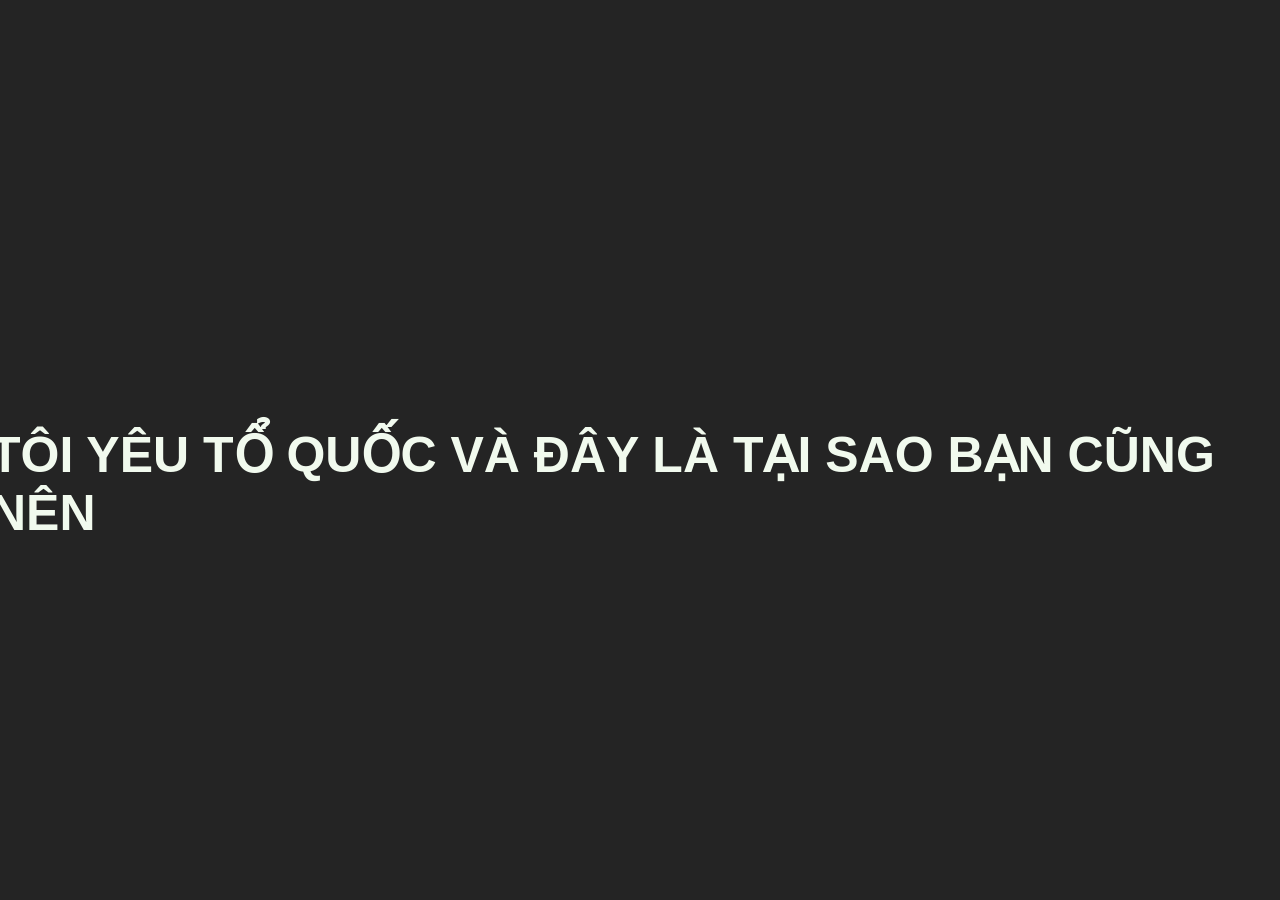
==== commit dd89eee5: "update" ====
--- a/index.html
+++ b/index.html
@@ -6,311 +6,20 @@
   <title>Tuổi trẻ với tinh thần yêu nước</title>
 
   <link rel="stylesheet" href="style/home.css">
-  <link rel="stylesheet" href="style/map.css">
 </head>
 <body>
-  <img 
-    class="icon"
-    width="100px"
-    src="https://upload.wikimedia.org/wikipedia/commons/thumb/1/16/Tr%E1%BB%91ng_%C4%91%E1%BB%93ng_%C4%90%C3%B4ng_S%C6%A1n.svg/960px-Tr%E1%BB%91ng_%C4%91%E1%BB%93ng_%C4%90%C3%B4ng_S%C6%A1n.svg.png">
- 
-  <div class="side-bar"> 
-    <div class="navigator">
-      <button class="btn btn1">Khởi nguồn</button>
-      <button class="btn btn2">Tuổi trẻ</button>
-      <button class="btn btn3">Thời chiến</button>
-      <button class="btn btn4">Bản đồ lịch sử</button>
-    </div>
+  <div class="starter">
+    <video class="vid-bg" autoplay muted loop>
+      <source src="video/explain.mp4">
+    </video>
+
+    <h1 class="title">TÔI YÊU TỔ QUỐC VÀ ĐÂY LÀ TẠI SAO BẠN CŨNG NÊN</h1>
   </div>
 
   <div class="content">
-
-    <div class="section section-1">
-
-      <div>
-        <div class="title">
-          <h1 style="color: #f1faee">KHỞI NGUỒN</h1>
-          <h1 style="color: #8d99ae">CỦA DÂN TỘC</h1>
-        </div>
-
-        <div class="text-box">
-          <p>
-            Lịch sử của Việt Nam bắt đầu từ những truyền thuyết hào hùng. Từ thời Hùng Vương dựng nước,
-            lòng yêu nước đã được hun đúc qua hàng vạn năm đấu tranh và bảo về bờ cõi. Đó là cội nguồn
-            sức mạnh vĩnh cửu.
-          </p>
-        </div>
-
-        <div class="static">
-          <div class="static-box sb1">
-            <p class="num">4000</p>
-            <p class="name">NĂM VĂN HIẾN</p>
-          </div>
-          <div class="static-box sb2">
-            <p class="num">54</p>
-            <p class="name">DÂN TỘC ANH EM</p>
-          </div>
-          <div class="static-box sb3">
-            <p class="num">34</p>
-            <p class="name">TỈNH THÀNH</p>
-          </div>
-          <div class="static-box sb4">
-            <p class="num">100M+</p>
-            <p class="name">NGƯỜI VIỆT</p>
-          </div>
-        </div>
-      </div>
-
-      <div class="map-container">
-        <img style="border-radius: 12px;" src="img/vnmap.png">
-        <div style="height: 100%; width: 125px;"></div>
-      </div>
-    </div>
-
-    <div class="section section-2">
-      <div>
-        <div class="title">
-          <h1 style="font-size: 60px; color: #f1faee; margin: 0;">TUỔI TRẺ VÀ</h1>
-          <h1 style="font-size: 60px; color: #e63946; margin: 0;">LÝ TƯỞNG YÊU NƯỚC</h1>
-        </div>
-
-        <div class="description">
-          <div class="nd nd-1">
-            Tuổi trẻ là quãng thời gian đẹp nhất của đời người – nơi có ước mơ,
-            hoài bão và khát khao cống hiến. Mỗi người trẻ đều từng tự hỏi:
-            Mình sống để làm gì? Mình sẽ để lại điều gì cho cuộc đời?
-            Và với tuổi trẻ Việt Nam, câu trả lời chưa bao giờ tách rời khỏi
-            hai chữ yêu nước.
-          </div>
     
-          <div class="nd nd-2">
-            Lòng yêu nước ấy không chỉ được thể hiện trong những giai đoạn 
-            lịch sử hào hùng, mà còn hiện diện rõ nét trong đời sống của tuổi t
-            rẻ hôm nay. Trong thời bình, yêu nước bắt đầu từ những hành động giản 
-            dị như học tập, rèn luyện đạo đức, sống có trách nhiệm với bản thân, 
-            gia đình và xã hội.
-          </div>
-          
-          <div class="nd nd-3">
-            Tuy nhiên, khi Tổ quốc lâm nguy, lòng yêu nước của tuổi trẻ Việt Nam 
-            lại được thể hiện một cách mạnh mẽ và quyết liệt hơn bao giờ hết. 
-            Trong những năm tháng chiến tranh, biết bao thế hệ thanh niên đã gác
-            lại ước mơ riêng, sẵn sàng lên đường chiến đấu, góp phần làm nên những
-            chiến thắng vẻ vang của dân tộc.
-          </div>
-        </div>
-      </div>
-    </div>
-
-    <div class="img-con">
-      <div class="view-point">
-        <div class="slider">
-          <img class="avd" src="img/pl.png">
-          <img class="avd" src="img/dtn.png">
-          <img class="avd" src="img/cat.png">
-        </div>
-      </div>
-    </div>
-
-    <div class="section section-3">
-      <div>
-        <div class="title">
-          <h1 style="font-size: 60px; color: #f1faee; margin: 0;">TUỔI TRẺ</h1>
-          <h1 style="font-size: 60px; color: #f1faee; margin: 0;">TRONG</h1>
-          <h1 style="font-size: 60px; color: #8d99ae; margin: 0;">NHỮNG NĂM</h1>
-          <h1 style="font-size: 60px; color: #8d99ae; margin: 0;">THÁNG</h1>
-          <h1 style="font-size: 60px; color: #e63946; margin: 0;">ĐẤU TRANH</h1>
-        </div>
-
-        <div class="container con-1">
-          <div class="text france">
-            Trong kháng chiến chống thực dân Pháp, lòng yêu nước của tuổi trẻ 
-            Việt Nam được thể hiện rõ nét qua chiến thắng Điện Biên Phủ. Hàng
-            vạn thanh niên đã rời mái trường, làng quê, góp sức người, sức
-            của cho chiến dịch lịch sử. Dù chỉ mới mười tám, đôi mươi,
-            họ đã đặt vận mệnh dân tộc lên trên tuổi xuân của mình.
-          </div>
-
-          <div class="date date-1">
-            <p class="p1">1946</p>
-            <span>|</span>
-            <p class="p2">1954</p>
-          </div>    
-        </div>
-
-        <div class="container con-2">   
-          <div class="date date-2">
-            <p class="p1">1954</p>
-            <span>|</span>
-            <p class="p2">1975</p>
-          </div>
-
-          <div class="text usa">
-            Đến thời kỳ kháng chiến chống Mỹ, tinh thần yêu nước của tuổi
-            trẻ tiếp tục tỏa sáng trong chiến trường Quảng Trị khốc liệt.
-            Rất nhiều người lính khi ấy vẫn còn ở độ tuổi thanh niên,
-            sẵn sàng đối mặt với bom đạn để bảo vệ từng tấc đất thiêng
-            liêng của Tổ quốc.
-          </div>
-        </div>
-      </div>
-    </div>
-
-    <div class="s3Pic">
-      <img class="pic france" src="img/dbp.png">
-      <img class="pic usa" src="img/mi.png">
-    </div>
-
-    <div class="section section-4">
-      <div class="app map-layout">
-        <div class="vn-map map-wrap">
-          <svg id ="map" baseprofile="tiny" fill="#6f9c76" height="900" stroke="#ffffff" stroke-linecap="round" stroke-linejoin="round" stroke-width=".5" version="1.2" viewbox="0 0 1000 1000" width="900" xmlns="http://www.w3.org/2000/svg">
-            <g id="features">
-              <path class="path" d="M604.5 542.8l0.2 0 1.3-0.4 1 0.2 0.8 0.2 1 0.3 2.3 1.7 0.8 0.9 0.4 0.9 0.3 0.8 0.1 0.9 0.3 0.5 0.5 0.3 1.8 0.1 1 0.2 1.2 0.8 0.8 0.9 1.6 1.7 0.7 0.7 0.7 0.4 1.1 0 1.9-0.4 1-0.1 1.1 0.2 1.4 0.7 2 1.3 3.3 2.9 0.5 0.7 0.2 0.8 0 1-0.3 2.2 0 1.1 0.3 0.8 1.3 1.4 0.5 0.8 0.8 1.7 0.5 0.7 0.7 0.4 0.8-0.1 0.9-0.5 1.3-1.3 0.5-1 0.1-0.9-0.2-1.5-0.1-0.8 0.5-0.5 0.8-0.1 2.8 0.9 1.9 0.2 2.2 2.2 1 0.6 2.4 2.3 2.2 4.3 0.8 1 1.3 1.2 1.1 0.7 1.1 0.5 1.9 0.4 0.8 0.4 0.7 0.8 0.7 1.7 1.4 5.4 1.3 3.3-7.3 1.9-0.6 0-0.5-0.2-1.3-0.6-0.8-0.2-0.8 0-0.6 0.1-0.4 0.3-0.1 0.5 0.2 0.5 0.6 1 0.2 0.5 0.1 0.8-0.2 1.2-0.7 1.8-1.7 2.6-2.7 2.6-4.4 3.1-6.4 3-21.5 6.9-4 1.9-2.3 1.6-1.3 1.3-0.9 1.5-0.8 1.7-1.2 2.1-2.2 2.4-2.3 2.1-3.8 2.6-0.7 0.3-0.1-0.1 0-0.3 0-0.3 0-0.3 0-0.3 0-0.2 0-0.2 0.1-0.2 0-0.1 0-0.3-0.1-0.3 0.1-0.2 0-0.3-0.2-0.1-0.1-0.1-0.1-0.2-0.2-0.1-0.1-0.3 0-0.3-0.2 0-0.3 0.1-0.1 0.1-0.2-0.1-0.1-0.1-0.2 0-0.2 0.1-0.8-0.3-1.7 0.2-0.3-0.3-0.1-0.2-0.2-0.2-0.2-0.2-0.1-0.1-0.2-0.1-0.2-0.1 0-0.3 0-0.2 0.1-0.2 0.1-0.1 0.2-0.1 0.1-0.1 0-0.3-0.1-0.3 0-0.2 0-0.2 0.1-0.2 0-0.2 0-0.3 0.1-0.3 0.2-0.2 0-0.2 0-0.2 0-0.2 0-0.2-0.3-0.1-0.1-0.2-0.2-0.2-0.1-0.2-0.2-0.2-0.2 0-0.2-0.2-0.1-0.2-0.2-0.2-0.3 0.1-0.2-0.2 0-0.3 0.1-0.2 0.1-0.3 0-0.2 0-0.2 0.1-0.2 0.1-0.2 0.2-0.1 0.1-0.2 0.1-0.2 0.1-0.2 0.2-0.2 0-0.2 0.1-0.2 0.3-0.1 0.1-0.3-0.1-0.1-0.1-0.2 0.1-0.2 0.2-0.1 0.1-0.2 0.2-0.2 0.2 0 0.2 0.1 0.2-0.3 0.1-0.2 0-0.3 0.1-0.2 0.1-0.2 0.1-0.2 0.1-0.3 0.1-0.2 0.2 0 0.1-0.3 0.1-0.2 0-0.3 0.2-0.3 0.2-0.2 0.2-0.2 0-0.3-0.2-0.2-0.1-0.2 0-0.3 0.1-0.3 0.1-0.2 0.2-0.1 0.1-0.2 0-0.2 0-0.2 0-0.4-0.1-0.2-0.1-0.3 0-0.3 0-0.2 0-0.2-0.1-0.3-0.2-0.1-0.1-0.1-0.1-0.2-0.1-0.3-0.2 0-0.1-0.2 0-0.2 0-0.3 0.1-0.2 0.2-0.1 0.2-0.2 0.1-0.3 0.1-0.3 0.2-0.2 0.1-0.2 0.1-0.2 0-0.2 0-0.2 0-0.2 0.1 0 0.2 0 0.1-0.1 0.2-0.2 0.1-0.2 0.2-0.1 0.2-0.2 0.2-0.2 0.2-0.1 0.2-0.1 0.1-0.2 0-0.1 0-0.3 0.1-0.2 0.1-0.2 0.1-0.2 0.1-0.3 0.1-0.2 0-0.2 0.1-0.2 0.1 0.1 0.2 0.1 0.1 0.1 0.1 0.2 0.2 0.2 0.3 0 0.2-0.1 0.2 0 0.2 0.1 0.2 0.1 0.3-0.1 0.2-0.1 0-0.3 0-0.2 0-0.3 0-0.2 0-0.2 0.1-0.3 0.2-0.2 0.2-0.1 0-0.2 0.1-0.2 0.1-0.2 0-0.2 0.1-0.2 0.1-0.2-0.1-0.2-0.1-0.2 0-0.2 0.1-0.2 0.1-0.2 0-0.2 0-0.2 0.1-0.2 0-0.2 0.2-0.2 0-0.2 0.1-0.2 0.1-0.2-0.1-0.2-0.1-0.1-0.1-0.2 0.1-0.2 0.4-0.1 0.1-0.2 0.2-0.2 0-0.3 0-0.2 0.1-0.2 0.1-0.2 0.1-0.2 0-0.2 0-0.2 0.2-0.1 0-0.3 0.1-0.2-0.1-0.3-0.3-0.1 0-0.2-0.1-0.2 0-0.2 0-0.2-0.1-0.2-0.1-0.3-0.1-0.2 0.2-0.2 0-0.2 0.1-0.2 0.1-0.2 0.2 0 0.3-0.1 0.2-0.1 0.1-0.1 0.2-0.2 0.1-0.1 0-0.3 0-0.2 0.2-0.1 0.2 0 0.2-0.1 0.2-0.2 0-0.2 0-0.3 0-0.2-0.1-0.2-0.2-0.2-0.1-0.3 0-0.3-0.1-0.2 0-0.2 0.1-0.1 0.2-0.2 0-0.3-0.2-0.2 0-0.2 0-0.3 0.1-0.2 0.2-0.2-0.3-0.1-0.3 0-0.1 0-0.1 0-0.2-0.1-0.1 0-0.1 0-0.2 0.1-0.1 0.2-0.6-1.3 0.1-0.8-0.4-0.6-0.6-0.5-0.4-0.6 0.6-0.8-0.3-0.9-0.5-0.9-0.2-0.9 0.4-0.9 2.5-2.3 0.8-1.2 0.2-0.7-0.5-0.5-2.7-2.1-0.1 0-0.7-0.6-1-0.5-0.6-0.5-0.5-0.7-0.3-0.8 0.1-0.9-0.4-1 0.1-0.8 0.5-0.5 1.1-0.1 1.7-0.6 1-0.2 0.3-0.1 0.7 0 0.3 0 1.3 0.2 0.9 0 0.6-0.7 0.1-0.7-0.6-1.1 0-0.6 0.3-0.4 0.8-0.7 0.4-0.3 0.3-0.4 0.2-0.3 0.1-0.2 0.3-1 0-0.2 0.2-2 0.2-0.6 0.5-0.5 0.4 0.2 0.3 0.3 0.4-0.1 0.1-0.4 0.5-2.9 0-0.9-0.4-0.9-0.9-0.9-1.1-0.9-1.5-1.1-0.7-0.8-0.4-1.1-0.1-2.3-0.1-0.2 0-0.1z" id="VN28" name="Kon Tum">
-              </path>
-              <path class="path" d="M603.5 705.8l6.2-0.2 10.4 0 1.3 2.3 0.6 5.5 2.2 1.5-0.1 0.6-0.1 0.8 0.1 0.4 0.8 0.4 3.1 1.1 0.8 0.8 0.3 0.2 0.7 0.5-0.3 1.2-0.8 1.3-0.6 0.7-0.8-0.4-0.9 0.3-0.8 0.7-0.3 0.9 0.1 1.3 0.2 1.1 0.4 1 1.5 2.3 0.7 0.5 0.9 0.2 0.9 0 1.2 0.3 1 0.4 0.6 1.1 1.1 0.5 0.4 0.8 1.1 1.8 1.3 1 0.3 0.3 0.1 0.6-0.2 0.6-0.2 0.5-0.1 0.6-0.3 0.6-0.2 0.5-1.1 0.2-2.4-0.3-1 0.4-0.7 0.6-0.6 0.5-0.6-0.3-0.4 0-0.1 0.7-0.6 1.4-0.1 0.6 0 0.8 0.1 0.2 0.2 0 0.5 0.4 0.6 0.5 0.4 0.2 0.2 0.3 0.1 1.5 0.2 0.5 0.5 0.7 1.5 1.5 0.2 0.4 0.2 0.7 0.5 0.3 0.5 0.2 0.4 0.3 0.3 1-0.3 1.6 0.1 1.1-0.6 1.7-1.1 1.7-2.1 2.1-1 0.8-0.6 0.2-0.3-0.2-0.4-0.3-0.2-0.4-0.3-0.4-0.4-0.2-0.6-0.1-2 0.3-0.7-0.1-0.4-0.4-0.3-0.6 0-0.8 0-0.7 0-0.5-0.2-0.5-0.4-0.4-0.5-0.2-0.6-0.2-0.6 0.1-1.7 0.2-0.9 0.3-2 0.3-0.4 0.1-0.4-0.1-0.4-0.2-0.8-0.6-0.1-0.2-0.2-0.2-0.2-0.3 0-0.4-0.1-0.9-0.1-0.3-0.2-0.3-0.5-0.1-0.6-0.1-0.9 0.2-0.5 0.2-0.4 0.3-0.3 0.9-0.4 0.6-3.1 2.9-3.5 2.3-0.8 0.3-1.8 0.2-1 0.3-0.7 0.5-0.8 0.6-0.7 0.3-1.2 0.3-0.8 0.1-0.6 0-1.8-0.5 0.6-2 0-0.8-0.2-0.6-0.5-0.7-0.5-0.8-0.3-1.1-0.4-2.7-0.5-1.3-0.8-1.4-0.9-1-3.4-2.2-0.8-1.6-0.7-2.7-1-13.9 0.3-0.1 0.1-0.2 0.3-0.1 0.2-0.2 0.3-0.2 0.2-0.1 0.1-0.1 0.3-0.1 0.2-0.2 0.2-0.2 0-0.1 0.4-0.1 0.2 0.1 0.3 0 0.2-0.1 0.1-0.1 1.4-0.1 0 0.2 0.1 0.1 0.2 0.1 0.2-0.1 0.2-0.1 0.1-0.1 1.1 0.7 1.8 2.7 1.1 1 0.6 0 0.2 0.1 0.2 0.1 0.2 0.1 0.2 0.2 0.1 0.1 0.1-0.2 0.2 0 0.2 0 0.2 0 0.2 0 0.1-0.4 0.1-0.3 0.2-0.2 0.1-0.2-0.2-0.3 0.1-0.3 0.1-0.2 0.1-0.2 0-0.3 0.1-0.2 0.3-0.2 0.2 0 0.1 0 0.2-0.1 0.1-0.1 0.2-0.1 0.1-0.2 0.1-0.2 0-0.2 0.1-0.2 0.2-0.1 0.2-0.1 0.2-0.1 0.2-0.1 0.2-0.1 0.1 0 0.3-0.1 0.2-0.1 0.3-0.1 0.1-0.1 0.2-0.1 0.3-0.1 0.1-0.2 0.1-0.2 0.1-0.1 0.2-0.1 0.2 0 0.1 0 0.1-0.2 0.1-0.2 0.2 0.1 0.1-0.1 0.1-0.3 0.2 0 0.2 0.1 0.1-0.2 0.1-0.2 0.1-0.2 0-0.3-0.1-0.2-0.1-0.3 0.2-0.1 0.2-0.1 0.2-0.2-0.2-0.3-0.2-0.2 0-0.2-0.1-0.2-0.1-0.3 0.1-0.2-0.1-0.3 0-0.3 0-0.2 0.2-0.1 0.2-0.2 0.1-0.2 0.1-0.2 0-0.2 0.1-0.2 0.1-0.2 0.1-0.3 0.1-0.2 0.2-0.2 0.1-0.3-0.1-0.2 0.1-0.2 0.1-0.1-0.1-0.3 0-0.2 0-0.2 0.2-0.1 0.2-0.1 0.1-0.1 0.1-0.2 0-0.2 0.1-0.3 0.1-0.3-0.1-0.1-0.2-0.1-0.2-0.2-0.1-0.1-0.1-0.3 0-0.3-0.2-0.1-0.1-0.1 0-0.3 0.1-0.2 0.2-0.2 0.2-0.1 0.1-0.1 0.2-0.1 0.1-0.2-0.1-0.3 0.1-0.2 0.2-0.2 0.1-0.2 0.1-0.1 0.2-0.1 0.1-0.2-0.1-0.2-0.2-0.2-0.1-0.2-0.1-0.2-0.1-0.1 0-0.3 0-0.3 0.1-0.2 0-0.2 0-0.2 0.1-0.1 0.1-0.2 0-0.3-0.1-0.2-0.1-0.2 0.1-0.2-0.1-0.2 0-0.1-0.2-0.2-0.2-0.2-0.1-0.2 0-0.2-0.1-0.3 0-0.2-0.1-0.2 0.1-0.3 0.1-0.2-0.2-0.1 0-0.3 0.1-0.2 0-0.3 0.3-0.3 0-0.2 0.1-0.2 0.2-0.2-0.2-0.1-0.1-0.2-0.1-0.1-0.1-0.3-0.2-0.1 0-0.2-0.1-0.3-0.3-0.1-0.1-0.2-0.1-0.3 0-0.2 0-0.1z" id="VN72" name="Đắk Nông">
-              </path>
-              <path class="path" d="M636.3 739.9l0.3-0.6 0.1-0.6 0.2-0.5 0.2-0.6-0.1-0.6-0.3-0.3-1.3-1-1.1-1.8-0.4-0.8-1.1-0.5-0.6-1.1-1-0.4-1.2-0.3-0.9 0-0.9-0.2-0.7-0.5-1.5-2.3-0.4-1-0.2-1.1-0.1-1.3 0.3-0.9 0.8-0.7 0.9-0.3 0.8 0.4 0.6-0.7 0.8-1.3 0.3-1.2-0.7-0.5-0.3-0.2-0.8-0.8-3.1-1.1-0.8-0.4-0.1-0.4 0.1-0.8 0.1-0.6-2.2-1.5-0.6-5.5-1.3-2.3-10.4 0-6.2 0.2 0.2-0.2 0.1-0.2 0.2-0.2 0-0.3-0.2-0.2-0.1-0.2 0.1-0.3-0.3-0.2 0-0.3 0-0.1 0-0.3 0-0.3 0-0.3 0.1-0.2 0-0.2-0.1-0.2 0-0.3 0.2-0.2-0.1-0.3-0.1-0.2 0-0.2-0.1-0.3-0.2-0.1-0.1-0.3 0-0.2 0.1-0.2-0.2-0.1-0.1-0.2-0.2-0.1-0.2-0.2 0-0.2 0-0.2-0.2-0.1-0.2-0.1-0.1-0.1-0.2-0.1-0.2 0-0.1-0.3-0.1-0.2-0.1-0.2-0.1-0.2-0.2 0-0.3-0.2 0-0.2 0.1-0.2-0.1-0.2-0.2-0.1-0.2 0-0.1-0.2-0.2-0.2-0.1-0.2 0-0.2-0.1-0.3 0-0.2-0.2-0.2 0-0.3 0.2-0.2-0.1-0.2 0.1-0.3 0.2 0 0-0.3-0.2-0.1-0.1-0.2-0.1-0.1 0-0.2 0-0.3 0-0.2-0.1-0.3-0.2-0.1-0.1-0.1-0.1-0.2 0.2-0.2-0.1-0.2 0-0.2 0-0.2 0.1-0.1 0.1-0.2-0.1-0.3 0-0.1 0.2-0.1 0.3 0 0.3-0.1 0-0.2-0.2-0.2-0.1-0.3 0-0.2 0.1-0.3 0-0.3-0.2-0.1-0.2 0 0-0.2 0-0.3 0.1-0.2-0.2-0.2 0.1-0.2 0.2-0.3 0-0.2 0.8-2.2 1-2.8 0.3-0.9 0.4-1.1 0.6-1.6 0.5-1.4 0.8-1.8 0.4-1.1 0.3-0.7 0.7-1.5 1.6-1 2.4-1.8 0.6-0.4 0.5-0.2 7.2-1 7.4 0.3 1-0.2 1-0.3 4-1.8 1.1-0.3 1.2 0 2.3 0.2 15.1 5.4 1.3 1 1.3 1.7 0.8 1.4 0.7 1.6 2.2 7.7 2.5 2.5 8.6 2.2 3.8 6.1 0.8 0.9 1.2 1 3.5 2.1 2.5 1.3 1.5 0.5 4.8 1.1 4.1 1.7-4 3.4-0.4 0.3-0.6 0.1-1.2 0-0.5 0.1-0.5 0.1-0.5 0.3-0.5 0.7-0.5 1.1-0.9 2.5-0.1 1.2 0.1 0.9 0.3 0.5 0 0.7-0.3 0.9-0.6 1.4-0.6 2-0.4 0.5-0.7 0.3-0.8-0.2-2.1-1.2-0.6-0.2-0.6 0-0.6 0.1-0.6 0.3-1.1 0.5-0.4 0.1-0.4 0-1.3-0.2-0.5 0-0.4 0.3-0.3 0.6-0.2 1.2-0.2 2.2 0.3 2.6 0.7 4-2.5 1.5-0.9 0.2-1.2 0.2-1-0.2-2.9-1.2-1.2-0.3-1 0.1-0.9 0.3-3.4 3-1 0.5-1 0.1-2.5-0.4-0.8 0-0.8 0.4-0.9 0.7-1.8 0.9-0.8 0.6-0.5 0.5-0.2 0.5-0.2 1-0.3 0.4-0.4 0.1-0.3-0.1-0.5-0.3-0.6-0.1-1.2-0.1-1.7-0.4-0.8 0-0.6 0.3-0.6 0.5-0.7 0.4z" id="VN33" name="Đắk Lắk">
-              </path>
-              <path class="path" d="M597.4 632.6l0.7-0.3 3.8-2.6 2.3-2.1 2.2-2.4 1.2-2.1 0.8-1.7 0.9-1.5 1.3-1.3 2.3-1.6 4-1.9 21.5-6.9 6.4-3 4.4-3.1 2.7-2.6 1.7-2.6 0.7-1.8 0.2-1.2-0.1-0.8-0.2-0.5-0.6-1-0.2-0.5 0.1-0.5 0.4-0.3 0.6-0.1 0.8 0 0.8 0.2 1.3 0.6 0.5 0.2 0.6 0 7.3-1.9 2.9 2.7 0.9 4.2 0.3 4.3-0.7 5-2.4 9.5 0 4 0.5 2.6 0.9 1.9 1 1.4 1.7 2 0.6 0.8 0.2 0.8 0 1.1-0.3 1.3-0.1 1.6 0.3 1.4 0.7 1.5 2.7 3.7 1.4 2.8 0.6 1.7 0.8 4.9 0.2 6.5-0.2 7.7 0.2 1.4 0.4 1.1 1 2.1 0.3 1.1 0 1.1-0.1 1.2 0.1 1.1 0.2 0.9 0.9 1.6 0.2 0.8-0.1 0.9-0.6 1-1.1 1.2-2 1.5-4.9 2.7-1.2 0.9-1.2 1.2-1.3 1.9-0.3 2.6-8.6-2.2-2.5-2.5-2.2-7.7-0.7-1.6-0.8-1.4-1.3-1.7-1.3-1-15.1-5.4-2.3-0.2-1.2 0-1.1 0.3-4 1.8-1 0.3-1 0.2-7.4-0.3-7.2 1-0.5 0.2-0.6 0.4-2.4 1.8-1.6 1-0.1 0-1.8 0.9 0.8-1.9 1.9-4.6 0.2-1.8-0.4-6-0.4-2.2-4.9-9.5-1-1.5-1.4-1.5-0.1-0.3-0.5-0.9-1.1-1.3-0.3-1 0-0.6 0.4-1.3 0-0.5-0.6-1.9 0.3-1 0.3-0.7 0.1-0.7-0.1-0.7 0.6-0.4z" id="VN30" name="Gia Lai">
-              </path>
-              <path class="path" d="M584.1 731.2l1 13.9 0.7 2.7 0.8 1.6 3.4 2.2 0.9 1 0.8 1.4 0.5 1.3 0.4 2.7 0.3 1.1 0.5 0.8 0.5 0.7 0.2 0.6 0 0.8-0.6 2-3.7 2-0.5 0.6-0.9 0.9-1.1 2.3-0.2 0.9 0 0.7 0.9 1.2 0.4 0.8 0.3 0.6 0 1.1-4.4 2.3-5.5 1.8-1.2 0.6-0.9 0.8-0.5 1-0.3 0.7-0.2 0.8-0.1 1-0.1 0.5-0.2 0.4-0.8 0.9-0.6 1.1-0.6 0.9-1.2 1.2-1 0.7-0.5 0.5-0.2 0.3-0.2 0.5-0.4 0.4-1.3 0.6-1.9-0.1-2.8-0.9-4.3-1.8-1.2-0.3-0.8 0-0.3 0.4-0.5 0.5-0.6 0.5-1.5 0.4-0.6-0.1-0.3-0.3 0.1-0.4 0.6-0.7 0-0.4-0.3-0.5-0.8-0.8-0.6-0.1-0.4 0.2-0.2 0.6-0.2 0.7-0.3 0.6-0.7 0.4-1.1 0.1-0.5-0.2-0.3-0.3-0.1-1-0.2-0.4-0.6-0.7-0.2-0.6-0.1-0.5 0.1-0.6 0.2-0.9 0.1-1.2-0.1-0.5-0.3-0.5-0.7-0.5-1.7-1.1-0.9-0.4-0.8-0.2-0.8-0.1-0.3-0.2-0.2-0.2-0.1-0.2-0.1-0.7-0.2-0.5-0.5-0.6-0.6-0.6-0.9-0.6-1-0.9 0.7-0.2 0.2 0 0.4-0.1 0.2-0.2 0-0.7-0.1-1.1-1-3.7-0.6-1-0.5-0.1-1-0.4-0.5-1.3-1.6-2.8-0.1-0.9 0.3-0.9 0.5-0.8 0.4-0.8 0.1-0.5 0-1.2 0.1-0.4 0.9-1.4 0.1-0.1-0.3-1.5-1.7-3.3-0.5-1.4-0.1-0.2 1.1-0.3 0.1 0.1 0.2 0 0.2 0 0.2 0 0.2 0 0.1 0 0.2 0 0-0.2 0.5 0.1 0.6 0.4 0.2 0.5 0.3 0.4 0.8 0 1.8-1.2 1.6 0-0.1 0.2 1.6-0.1 0.6 0 3.7 0.5 0.1 0 0.2 0 0-0.1 0-0.1 0-0.1 0.2-0.3 0.1-0.1 0.1 0.1 0 0.1 0.1 0.2 0.2 0.2 0.2-0.1 0.2 0.1 0.2 0 0.1-0.2-0.1-0.1 0-0.1 1.4 0.4 0.1-0.1 0.2 0 0.2 0.1 0.3 0 0.3-0.3 0.2 0.1 0.2 0 0.2 0 0.2-0.1 0.1-0.2 0.3 0.1 0.1-0.3 0.2-0.2 0.1-0.1 0.1-0.2 0.2-0.1 0.2-0.2 0-0.2 0.2-0.1 0-0.2 0.1-0.2 0.2 0 0-0.3 0.1-0.1 0.1-0.3 0-0.3 0-0.2 0.2-0.1 0.2-0.1 0.1-0.3 0.2 0-0.1-0.2 0.2-0.1 0-0.2 0-0.2 0.3-0.1 0.1-0.2 0-0.2 0.2-0.3 0.2-0.1 0-0.2 0.2-0.2 0.2-0.2 0-0.1 0.5 0 0.8-0.1 4.5 0.4 1.9-0.2 0.1 0.1 0.3 0.1 0.2-0.1 0.3 0 0.3-0.2 0.2 0 0.2-0.1 0.2 0.1 0.2-0.1 0.2-0.2 0.2-0.2 0.3 0 0.3-0.1 0.8-0.2 1.2-0.4 0.3-0.1 0.3-0.3 0.5-0.8 0.8-0.4 0.3-0.9 0.2-0.1 0.2-0.1 0.2 0 0.2-0.2 0.1-0.4 0.3-0.1-0.1-0.3 0.1-0.2 0.2-0.2 0-0.1 0.1-0.3 0.2 0.2 0.2-0.1 0.1 0 0.2-0.1 0.2-0.1 0.2 0 0.1-0.3-0.2-0.1-0.2-0.2-0.1-0.1-0.1-0.2 0.1-0.1 0.1-0.2 0-0.3 0.2 0.1 0.2 0.1 0.2 0 0.2 0 0 0.2 0.3 0 0.2-0.2 0-0.3 0.1-0.1 0-0.2 0-0.2 0.2-0.2 0-0.2 0.1-0.2 0.3-0.1 0.1-0.3 0.2-0.2 0.2 0.1 0.2-0.2 0.2-0.2 0.2-0.2 0.3 0 0.2-0.1 0.2-0.1 0.1-0.2-0.1-0.3 0-0.3 0.1-0.2 0.1-0.2 0.2 0 0-0.3 0-0.2 0.2-0.1-0.1-0.3 0.3-0.1 0-0.2 0-0.2 0.1-0.2 0.2-0.1 0.3 0 0.1 0 0.3 0 0.2-0.1 0.2-0.1 0.2-0.2 0.3 0.1 0.1-0.2 0-0.2 0.3-0.2 0.1-0.1 0.2 0 0.2-0.1 0.1-0.1 0.2 0.1 0.2-0.1 0.3-0.1 0.1 0.1 0.3-0.1 0.1 0.2 0.2 0 0.3 0z" id="VN58" name="Bình Phước">
-              </path>
-              <path class="path" d="M538.3 768.8l0.5 0.1 0.6 1 1 3.7 0.1 1.1 0 0.7-0.2 0.2-0.4 0.1-0.2 0-0.7 0.2-1.9 3.6-1.1 1.3-0.6 0.5-0.9 0.9-0.5 0.7-1.5 3.3-0.4 1.1-0.2 1.2-0.1 2.3 0.1 1 0.2 1 0.3 0.9 0.7 1.2 0.4 0.5 0.2 0.4 0.2 0.6 0.1 0.5 0.1 0.5 0.3 0.3 0.3 0.4 1 0.7 0.8 0.9 0.5 2-0.7 3.5-0.4 1.2-0.6 1.3-0.6 0.8-1.6 1.7-2-1.8-0.8-0.5-0.8-0.2-0.4 0.1-0.1 0.4 0 0.4 0.1 0.6-0.2 0.4-0.4 0.4-4.9 1.5-0.8-0.1-0.6-0.1-0.5-0.4 0.6 0 0.3-0.2 0.2-0.2-0.7-1.1-1-3.5-0.6-1-1.1-0.8-0.7-0.1-0.3-0.1-0.9 0.5 0 0.1-0.7 1.2-0.6-1.2-0.8-1-2-1.7-0.9-1-1.5-2.3-0.8-0.8-3.2-0.8-1.2-0.9-0.6-1.6 0-0.1-0.2-1.2-0.7-0.5-1-0.3-0.8-0.6 0-0.8 1-4.5 0.6-2.1 0.2-0.9-0.1-0.9-0.9-3.2 0.1-1.5-0.1-0.8-0.2-0.7-0.7-0.5-1.6-0.3-0.7-0.4-0.6-1-0.1-0.2 0-0.4 0.1-0.1 0.2-0.1 0.2-0.1 0.4 0 0.2-0.1 0.1-0.2 0-0.2 0.1-0.1-0.1-0.2 0-0.2-0.1-0.2 0.2-0.1 0.2 0 0.2 0 0.3 0 0.2-0.1 0.2-0.2 0.1-0.2 0.1-0.1 0.1-0.2 0-0.2 0-0.3 0-0.3 0.2-0.1 0.2-0.2 0.2-0.3 0.2-0.2 0.4-0.1 2.8 1 1.7 0.1 0.1-0.1 0.3 0.1 0.2 0.1 0.1 0 0.2 0 0.3 0.1 0.2-0.2 0.2-0.3 0.2-0.2 0.2-0.1 0.1-0.2 0.2-0.2 0-0.1 0.2-0.2 0.2-0.1 0.1-0.1 0.1-0.3-0.1-0.2 0-0.3-0.2-0.3 0.2-0.2 0.1-0.2 0.2-0.1 0.1-0.1 0.2-0.2 0.2-0.1 0.1-0.1 0.2 0 0.2-0.1 0.1-0.2 0.1-0.2 0-0.1 0.1-0.3 0.1-0.3 0.1-0.1 0.2-0.1 0-0.2 0-0.3 0-0.2-0.1-0.3-0.1-0.2-0.1-0.1 0.1-0.3 0-0.1 0.1-0.2 0-0.2 0.1-0.2 0.1-0.2 0.1-0.1 2.5 0.4 2.5 0.8 0 0.1 0.3 0.1 0.2 0.1 0.2 0.1 0.2 0 0.2-0.1 0.2 0 0.3 0 0.2 0 0.2 0.1 0.2 0.1 0.3 0.1 0.2 0.1 0.2 0.1 0.3-0.1 0.2-0.2 0.1-0.1 3.6 1.1 1.1 0.6 0.5 0.5 0.8 1.4 0.5 0.4 0.8 0.1 0.6-0.1 0 0.2 0.4 0 0.3 0 0.3-0.1 0.2 0 0.1-0.2 0.1-0.1 0.2-0.1 0.2-0.1 0.1-0.1 0.3-0.1 0 0.2 0.1 0.1 0.3-0.1 0.2-0.1 0.3-0.1 0.2-0.1 0-0.1 0.1 0 0.5 0.1 0.9 0.3 1.3 0.9 0.7 0.4 0.8 0 0.3-0.6 0.2 0.1 0.3 0 0.2 0 0.2 0 0.2 0 0.1-0.1z" id="VN37" name="Tây Ninh">
-              </path>
-              <path class="path" d="M521.7 810.9l0.5 0.4 0.6 0.1 0.8 0.1 4.9-1.5 0.4-0.4 0.2-0.4-0.1-0.6 0-0.4 0.1-0.4 0.4-0.1 0.8 0.2 0.8 0.5 2 1.8 1.9 1.1 2.4 0.9 1.3 0.7 1.1 0.7 1.1 1.1 0.9 1.3 0.8 2.1 0.1 1.5-0.2 1.4-1.2 2.2-0.4 1-0.1 0.8 0.6 0.7 1.1 0.8 2.5 1.4 2.6 1.1 0.7 0.5 0.8 0.8 0.6 0.5 0.8 0.1 0.5-0.3 0.6-0.4 0.5-0.3 0.7-0.1 0.7 0.2 0.9 0.5 0.7 0.7 0.4 0.8-0.1 1.1-0.2 1.8 0 0.5 0.3 0.6-0.2 0.7-0.4 1-0.8 0.5-1.9 0.7-0.9-0.1-0.6-1-0.4 0 0.2 0.9 0.2 0.3 0.4 0.4-0.7 0.2-0.6 0.3-0.5 0.4-0.5 1.3-0.6 0.3-0.8 0.3-0.7 0.5 0-1-0.1-0.7-0.3-0.7-0.5-0.5 0.2 2.1 0.2 0.9 0.7 0.3 1-0.2-0.4 0.7-1.4 0.6-2.5 0-1.7-0.2-2.8 0.2-0.8-0.1-0.5-0.4-0.1-0.6 0.1-1.2 0-0.5-0.2-0.6-0.5-0.5-1-0.4-1.6-0.3-1-0.4-0.8-0.5-2.5-3.5-0.8-0.7-0.7-0.4-1-0.2-6.2-0.3-1.2 0.1-1.1 0.6-1.1 1.4-0.6 0.5-1.2 0.3-1.6 0-2.9-0.5-2.3-0.1-2.3-0.8-3.4-2.5-12.5-11.8-3.7-4.5-0.9-0.9-1.6-1-0.6-0.5-0.5-0.4-0.1-0.4-0.2-0.7 0-0.3 0.2 0 0.3-0.1 0.3 0 0.2-0.1 0.3-0.1 0.3-0.2 0.2 0 0.2-0.1 0.3 0 0.2-0.1 0.3 0 0.3-0.1 0.3 0 0.2-0.1 0.2-0.1 0.3 0 0.2-0.1 0.2 0 0.2-0.1 0.2-0.1 0.3-0.1 0.2-0.1 0.3 0 0.2-0.1 0.2 0 0.3-0.1 0.1-0.1 0.3 0 0.4-0.1 0.2-0.1 0.2 0 0.1 0 1.1-0.8 1.4-0.8 0.5-0.1 1.2-0.4 1.6 0.2 0.9 1.1 1.1 1.9 2 2.7 0.4 1 0.7 2 0.4 0.9 0.8 1 1.1 0.6 1.2 0 0.5-0.6 0.2-0.2 0.5-1 0.6-1.3 0.1-1 1.1 1 0.8 0.6 0.6 0.7 1.1 1.2 1.5 1.1 1.6 0.9 1.6 0.5 3.3 0.3 1.5 0.4 1.3 1.1-0.7-2.7-0.8-3.1-1.4-2.7-0.3-1 0.1-0.1 0-1.6-0.1-0.1 0.3-0.6 0.2-0.2 0.8-0.1 0.3-0.1 1.2 0.1z" id="VN41" name="Long An">
-              </path>
-              <path class="path" d="M483.7 812.1l0 0.3 0.2 0.7 0.1 0.4 0.5 0.4 0.6 0.5 1.6 1 0.9 0.9 3.7 4.5 12.5 11.8 3.4 2.5 2.3 0.8 0 1.9-0.3 1-0.5 1.4-5.4 6.8-0.5 0.4-0.4 0.5-0.2 0.5 0.4 2.3 0.2 0.3-0.1-0.1-2.8-1-1-0.7-0.9-0.8-2.7-3-0.6-0.5-0.7-0.3-0.8-0.2-2.4-0.1-0.8-0.3-2.8-1.7-1-0.6-0.5-0.5-0.5-0.6-1-2.1-0.5-0.6-0.6-0.6-0.6-0.5-5.9-2.9-1-0.8-0.5-0.7-0.2-1 0.2-1.8-0.1-0.6-0.4-2.1-1.3 0-2.5 0.1-0.3-0.1-0.4-0.2-0.1-0.4 0-0.5-0.1-0.5-0.3-0.5-2.2-2.5-0.1-0.4-0.2-1.1-0.9-0.7-0.4-0.8-0.3-0.9-0.4-2.8 2.6 0.5 1 0.6 2 1.8 0.9 0.3 0.5-0.6 0.4-0.8 0.2 0.1 0-0.2 0.2-0.2 0.3-0.1 0.1-0.1 0.1-0.2 0.1-0.2 0.2-0.2 0.3 0 0-0.2 0.1-0.2 0.2 0 0.2 0 0.1-0.3 0-0.1 0-0.2 0.1-0.2 0.2-0.2 0.3 0.1 0-0.2 0.1-0.3 0.1-0.1 0.1-0.3 0.2-0.2 0.2-0.1 0.1-0.1 0.2-0.1 0-0.2 0.4 0 0.2-0.1 0-0.2 0.1-0.2 0.1-0.1 0-0.3 0.2-0.2 0.1-0.2 0.1-0.2 0.1-0.3 0.1 0 1.3 0.3 1.4 0.7 0.4 0.1 2.5-0.5 0.1-0.1 0.3 0 0.1 0z" id="VN45" name="Đồng Tháp">
-              </path>
-              <path class="path" d="M465.1 815.6l0.4 2.8 0.3 0.9 0.4 0.8 0.9 0.7 0.2 1.1 0.1 0.4 2.2 2.5 0.3 0.5 0.1 0.5 0 0.5 0.1 0.4 0.4 0.2 0.3 0.1 2.5-0.1 1.3 0 0.4 2.1 0.1 0.6-0.2 1.8 0.2 1 0.5 0.7 1 0.8 5.9 2.9 0.6 0.5 0.6 0.6 0.5 0.6 1 2.1 0.5 0.6 0.5 0.5 1 0.6-2.9 2.6-2.1 3.6-0.3 0.5-0.1 1.5-1.1 2-0.3 0.2-0.5 0.1-0.5-0.2-0.5-0.1-0.8 0.1-0.6 0.5-1.7 1.6-0.7 0.4-0.6-0.1-0.4-0.5-1.1-1.3-0.6-0.5-0.7-0.3-0.3 0.2-0.3 0.8-0.4 0.4-1 0.4-0.7 0.3-0.5 0.5-1.4 2.1-20.9-11-9.6-8.3 2.9 0.4 2.7-0.1 0.6-0.3 1.5-0.6 1.4-1.5 2.4-3.7 0.7-0.7 0.8-0.7 5.7-2.9 1.5-1.4-0.1-2-2.1-3.9-0.9-2.2-0.2-2.1 0.4-1 0.6-0.8 0.6-0.5 0.2-0.2 0.1-0.1 0.7-0.5 1.3-0.7 0.1 0.1 0.3 0.2 0.1 0.8 0.7 0.9 0.8 0.2 5.7 1.1z" id="VN44" name="An Giang">
-              </path>
-              <path class="path" d="M436.6 837.8l9.6 8.3 20.9 11 1.8 1.5 3 1.9 1.6 1.4 4.2 4.5 2.7 2.9 1.2 0.9 1.8 1.6 0.4 0.7 0.1 0.7 0 1.3-0.1 1.6-0.4 1.4-0.9 1.4-6.8 6.4-1.2 1.5-0.4 1.1 0.3 0.6 0.6 0.5 1 1.3-0.1 3.4-4-1-1-0.1-0.6 0.3-0.2 0.7 0.8 3.2 0.2 1.1-0.6 1.1-1.1 1.6-0.2 0.7 0.3 0.7 0.8 1 0.1 0.3 0 0.3-0.2 0.4-0.9 0.5-2.3-0.7-9-4.5-2.8-1.8-1-0.3-1.6 0.1-0.9-0.2-0.7 0-0.5 0.2-0.3 0.3-0.4 0.2-0.7 0-1.4-0.2-1.6 0.9-0.5 0-0.2-0.1-2.3-1.6 0.1-1.3 1.2-10.9 0.9-3.2 1.2-3.5 2.8 0.1 1.8-0.3 0.4-1 0.9-1 3.7-2.7 1.3-0.6 0.5 0.4 0.2 1 1.4 3.7 0-0.8-0.4-2.2 0-2.7-0.3-1.3-0.8-1.3-2.7-3.5-2.3-2.2-1.1-0.7-1.2-0.1-2.3 0.5-1.4 0-1.9-1.2-1.4-1.8-1.1-2-1.2-1.6-2-1.2-2-0.2-1.8 0.5-1.5 1.4-0.2 0.5 0 0.5-0.2 0.4-0.6 0.2-0.4 0.2-0.2 1.2-0.2 0.3-2.1-0.2-0.1 0.2-0.4-0.6 0.2-0.4 0.2-0.4 0-0.7-0.3-0.4-0.8-0.9-0.1-0.6 0-1.6-0.3-1.4-0.5-0.8-1.7-1.3-0.2 0.4-0.1 0.1 0 0.3-0.5 0-0.1-1.6-0.6-1.2-1.3-1.7-0.2-0.8 0.1-0.1 0.4 0 0.5-0.3 0.5-0.7 0.3-0.6 0-0.6-0.3-0.6-0.5 0-0.4 0.9-0.6 0.8-0.8 0.5-1 0.3-0.9-0.1-0.1-0.7 0.2-1-0.3-0.7 1.1 0.2 0.9-0.1 0.2-0.2 0.4-0.4 2.4-3.6 0.5-0.9 0.6-0.9 0.7-0.6 1-0.2 0.8 0 0.5-0.1 1.2 0 1.2 0.1 3.2 0.4 1.4 0.2z m-37.8 9l0.2 1 0 6.4-2.3 5.8-0.8 3.3 1.1 1.5-0.4 1.3 0 0.7 0.2 0.7 0.2 1-1-0.5-0.2-0.3-1.2-0.5-0.8-2.7-0.8-5-1.6-4.5-1.1-1.9-1.7-1.4-2.3-1.1-0.7-0.8-0.5-2.4-0.2-0.6 0.3-0.2 3.7 0.5 1.2 0 0.5-0.5 0.1-0.3 0.6-0.9 0.3-0.2 0.5-0.3 0.2-0.5 0.1-0.7 0.2-0.6 0.4-0.6 0.6-0.4 0.7-0.1 0.7 0.7-0.4-0.4 4.2 4.5z" id="VN47" name="Kiên Giang">
-              </path>
-              <path class="path db" d="M297.1 96.3l1.5-0.3 1.3 0.1 3.3 0.8 3-0.3 0.9 0.3 0.8 1.3 0.8 0.6 0.5 0.2 0.5 0.3 0.5 1.1 4 4.5 1.1 0.8 2.2 0.6 2.1 1.3 2.4 2.1 1.4 1.9 1 2.1 0.4 2.4 0 1.7 0.2 0.3 0.5 0.6 0.5 0.9 0.9 0 1.7-0.5 1.1 0.6 0.5 1.4 0.3 1.6 0.8 1.2 1 0.1 5.2-0.8 1.5 0.5 1.8 1.2 2.6 2.3 2.2-0.2 5.1 2.6 1.1-0.4-0.2-0.2-0.4-0.4-0.4-0.4-0.2-0.4 0.2-0.4 3.4-4.3 0.9-0.5 1.3 0 1.3 0.5 1 0.9 0.4 1 0.1 1.5 0.4 0.9 1.5 1.3 0.6 0.8 0.4 1.1 0.1 1.3 0.1 1.3 0.2 0.3 1.1 0.7 0.5 0.2 0.3 0.3 2.7 4.7 0.4 0.4 0.4 8.4 0.7 5.1 0 2-0.4 2-0.9 1.6-1.2 1.5-2.7 2.4-0.8 1.2-0.5 1.1-0.3 1.4-0.5 0.8-0.5 0.6-2.3 1-0.7 0.5-0.4 0.8-0.1 0.7 0.2 0.5 0.4 0.3 0.4 0.4 0.1 0.6-0.1 0.9 0.1 0.7 0.4 0.6 2.2 1.7 0.4 1 0.2 1.5-0.2 2.4-0.4 1.8-1.1 2.5-0.1 0.9 0.1 1 0.9 2.3 0.1 1.3-0.4 0.7-0.8 0.4-1.1 0.2-1.1 0-1.1-0.2-1-0.5-0.8-0.7-0.7-0.4-0.8-0.2-0.6 0-0.5 0.4-0.1 0.5 0.1 0.7 0.2 0.9 0.1 1.2-0.3 0.9-0.5 0.6-1.2 0.8-0.6 0.7-0.2 0.9-0.2 2.2-0.7 2.4-0.1 0.7-0.1 0 0-0.1 0-0.1 0-0.1-0.1 0 0-0.1-0.1 0 0-0.1-0.1 0-0.1-0.1-0.1 0-0.1-0.1-0.1 0-0.1 0 0-0.1 0.1 0 0-0.1 0.1 0 0-0.1 0.1 0 0-0.1-0.1 0 0-0.1 0-0.1-0.1 0-0.1 0 0-0.1-0.1 0-0.1 0-0.1 0-0.1-0.1-0.1 0-0.1 0 0 0.1-0.1 0 0-0.1-0.1 0 0-0.1 0-0.1-0.1 0-0.1 0 0 0.1-0.1 0.1-0.1 0 0 0.1-0.1 0 0-0.1-0.1 0-0.1 0-0.1 0 0-0.1 0-0.1-0.1 0 0-0.1 0-0.1-0.1 0 0 0.1-0.1 0-0.1 0 0-0.1-0.1 0-0.1-0.1-0.1 0 0-0.1 0-0.1-0.1 0-0.1 0-0.1 0 0-0.1-0.1 0 0-0.1 0 0.1-0.1 0 0 0.1 0.1 0 0 0.1-0.1 0 0.1 0 0 0.1-0.1 0 0 0.1-0.1 0 0 0.1-0.1 0 0 0.1-0.1 0-0.1 0-0.1 0-0.1 0 0 0.1-0.1 0-0.1 0 0 0.1 0-0.1-0.1 0 0-0.1 0 0.1-0.1 0-0.1 0 0-0.1-0.1 0 0 0.1 0-0.1-0.1 0-0.1 0 0-0.1-0.1 0-0.1 0-0.1 0 0-0.1 0 0.1-0.1 0 0 0.1 0-0.1-0.1 0-0.1 0-0.1 0 0-0.1-0.1 0-0.1 0 0 0.1 0 0.1-0.1 0 0 0.1-0.1 0 0 0.1 0 0.1-0.1 0 0 0.1 0 0.1-0.1 0 0 0.1-0.1 0-0.1 0-0.1 0 0-0.1-0.1 0 0-0.1-0.1 0 0-0.1 0-0.1 0-0.1 0.1-0.1 0-0.1-0.1 0 0-0.1 0-0.1 0.1 0 0-0.1 0-0.1 0-0.1-0.1 0 0-0.1-0.1 0 0-0.1-0.1 0-0.1 0 0-0.1 0-0.1 0-0.1 0.1-0.1 0-0.1 0-0.1 0-0.1-0.1 0 0-0.1-0.1 0 0-0.1 0.1 0 0-0.1-0.1 0-0.1 0 0-0.1-0.1 0 0 0.1-0.1 0-0.1 0-0.1 0-0.1 0-0.1 0 0-0.1-0.1 0-0.1 0 0-0.1 0-0.1-0.1 0 0-0.1-0.1-0.1 0-0.1-0.1 0 0-0.1 0.1 0 0-0.1 0-0.1 0-0.1 0-0.1 0-0.1 0-0.1 0.1 0 0-0.1-0.1 0 0-0.1 0-0.1 0-0.1 0-0.1 0-0.1 0-0.1 0-0.1 0-0.1 0-0.1-0.1 0-0.1 0-0.1 0 0-0.1-0.1 0 0-0.1 0-0.1-0.1-0.1 0-0.1-0.1-0.1-0.1 0-0.1 0 0-0.1 0-0.1 0-0.1-0.1 0 0-0.1 0-0.1 0-0.1 0-0.1 0-0.1-0.1 0 0-0.1-0.1 0-0.1 0 0-0.1-0.1 0 0-0.1-0.1 0 0-0.1-0.1 0 0-0.1 0-0.1 0-0.1-0.1 0 0-0.1 0-0.1 0-0.1 0-0.1 0-0.1 0.1 0-0.1 0 0-0.1-0.1 0 0-0.1-0.1 0 0-0.1 0-0.1 0-0.1-0.1 0 0-0.1-0.1 0 0-0.1 0-0.1 0-0.1-0.1 0-0.1 0 0-0.1 0-0.1 0-0.1-0.1 0-0.1 0 0-0.1 0-0.1 0-0.1-0.1 0-0.1 0 0-0.1-0.1 0 0-0.1 0-0.1 0-0.1 0.1 0 0-0.1-0.1 0 0-0.1 0.1 0-0.1 0 0-0.1 0-0.1-0.1 0-0.1 0 0-0.1-0.1 0 0-0.1 0-0.1 0.1 0 0-0.1-0.1 0 0-0.1 0-0.1-0.1 0-0.1 0-0.1 0.1 0-0.1-0.1 0-0.1 0-0.1 0 0-0.1-0.1 0-0.1 0 0-0.1-0.1 0 0-0.1-0.1 0-0.1 0-0.1-0.1 0 0.1-0.1 0-0.1 0-0.1 0 0-0.1-0.1 0.1 0 0.1-0.1 0 0 0.1-0.1-0.1 0 0.1-0.1 0-0.1 0 0-0.1-0.1 0-0.1 0 0-0.1-0.1 0 0 0.1-0.1 0-0.1 0 0-0.1-0.1 0-0.1 0-0.1 0-0.1 0 0-0.1-0.1 0 0-0.1-0.1 0-0.1 0-0.1-0.1 0 0.1-0.1 0-0.1-0.1-0.1 0-0.1 0 0-0.1-0.1 0-0.1-0.1 0-0.1 0-0.1 0-0.1-0.1 0-0.1 0 0-0.1-0.1 0 0-0.1 0-0.1-0.1 0 0-0.1 0.1 0 0-0.1 0.1-0.1 0.1 0 0-0.1 0-0.1 0.1 0 0-0.1 0-0.1 0-0.1 0-0.1 0-0.1 0-0.1 0-0.1-0.1-0.1 0-0.1-0.1 0 0-0.1 0-0.1-0.1 0 0-0.1 0-0.1 0-0.1-0.1 0 0-0.1 0-0.1 0-0.1-0.1 0-0.1 0-0.1 0 0-0.1 0-0.1-0.1 0 0-0.1-0.1 0-0.1 0 0.1 0-0.1 0 0-0.1-0.1 0 0-0.1-0.1 0-0.1 0-0.1 0 0-0.1-0.1 0 0-0.1-0.1 0 0-0.1-0.1-0.1 0.1 0 0-0.1 0.1-0.1 0.1 0 0.1-0.1 0-0.1 0.1 0 0-0.1 0.1 0 0-0.1 0-0.1 0-0.1-0.1 0-0.1 0 0-0.1-0.1 0 0-0.1 0-0.1-0.1 0 0-0.1-0.1 0 0-0.1 0-0.1-0.1 0 0-0.1-0.1 0 0-0.1 0-0.1 0.1 0 0-0.1-0.1 0 0-0.1-0.1 0-0.1 0-0.1 0-0.1 0 0-0.1-0.1 0 0-0.1-0.1 0 0 0.1-0.1 0 0 0.1-0.1 0 0 0.1 0 0.1-0.1 0 0 0.1 0-0.1 0-0.1-0.1 0-0.1-0.1 0-0.1-0.1 0-0.1 0-0.1 0-0.1 0 0-0.1-0.1 0-0.1 0-0.1-0.1-0.1 0-0.1-0.1 0-0.1 0-0.1 0-0.1 0-0.1 0.1 0-0.1-0.1 0-0.1 0.1 0 0.1 0 0.1 0 0-0.1 0-0.1 0.1-0.1-0.1-0.1 0-0.1-0.1-0.1 0-0.1-0.1 0 0-0.1 0-0.1-0.1 0 0.1-0.1 0-0.1 0.1 0 0-0.1 0.1 0 0-0.1 0-0.1 0-0.1 0-0.1 0.1 0 0-0.1 0.1-0.1-0.1 0 0-0.1 0-0.1 0-0.1 0-0.1 0-0.1 0-0.1 0-0.1 0-0.1-0.1 0 0-0.1 0-0.1 0-0.1 0-0.1 0-0.1 0.1-0.1 0.1 0 0.1 0 0-0.1 0-0.1-0.1 0 0-0.1-0.1 0-0.1 0-0.1 0-0.1 0-0.1-0.1-0.1-0.1 0-0.1-0.1 0 0-0.1 0-0.1-0.1 0 0-0.1 0-0.1-0.1 0 0-0.1-0.1 0 0-0.1-0.1 0 0-0.1-0.1 0-0.1 0-0.1 0-0.1 0 0-0.1-0.1 0 0-0.1-0.1 0-0.1 0-0.1 0 0-0.1-0.1 0 0-0.1-0.1 0 0 0.1 0-0.1-0.1 0.1 0-0.1-0.1 0-0.1 0-0.1 0-0.1-0.1-0.1 0 0-0.1 0-0.1-0.1 0-0.1 0 0 0.1 0.1 0 0 0.1-0.1 0 0-0.1-0.1 0-0.1 0 0-0.1 0 0.1-0.1 0 0 0.1 0.1 0-0.1 0-0.1 0 0 0.1-0.1 0-0.1 0 0-0.1-0.1 0 0 0.1-0.1 0 0 0.1-0.1 0-1.1-0.1-0.5 0.1 0-0.1-0.1 0-0.1 0.1-0.1 0-0.1 0-0.1 0 0-0.1 0.1-0.1 0.1 0 0.1-0.1 0-0.1-0.1-0.1-0.1 0-0.1 0 0-0.1-0.1 0 0-0.1-0.1-0.1 0.1-0.1 0.1-0.1 0.1 0 0.1 0 0 0.1 0.1-0.1 0-0.1-0.1-0.1 0.1 0 0-0.1 0.1 0 0.1 0 0.1 0 0-0.1 0.1-0.1 0.1 0 0.2-0.1 0.1-0.1 0.1 0 0 0.1 0.1 0 0-0.1 0-0.1 0-0.1 0.1-0.1 0.1 0 0.1 0.1 0-0.1 0.1-0.2 0-0.1 0.4-0.1 0.1 0 0.1 0 0-0.1 0.8-0.2 0.4-0.4 0.1 0 0.1 0 0.1 0 0.1-0.1 0.1 0 0.1 0.1 0.1 0 0.1 0 0 0.1 0.1 0 0-0.1 0.1 0 0.1 0 0-0.1 0.1 0 0.1 0 0-0.1 0.1 0 0.1 0.1 0-0.1 0.1 0 0-0.1 0-0.1 0-0.1 0-0.1 0.1-0.1 0-0.1-0.1 0 0-0.1 0.1 0 0-0.1 0-0.1 0-0.1-0.1 0 0-0.1-0.1-0.1 0-0.1-0.1 0 0-0.1 0-0.1-0.1 0 0-0.1 0-0.1-0.1 0-0.1-0.1 0-0.1 0.1 0 0-0.1 0-0.1 0-0.1 0-0.1 0.1 0 0-0.1 0-0.1 0-0.1 0-0.1 0.1-0.1 0-0.1 0-0.1 0-0.1 0-0.1 0.1 0 0-0.1 0-0.1-0.1 0 0-0.1-0.1 0 0.1-0.1 0-0.1 0.1 0 0.1 0 0-0.1 0.1-0.1-0.1-0.1 0-0.1-0.1 0 0 0.1-0.1 0 0-0.1 0-0.1 0.1 0 0-0.1 0.1 0 0-0.1 0-0.1 0.1 0-0.1 0 0-0.1 0-0.1 0-0.1-0.1 0 0.1-0.1-0.1 0 0-0.1 0-0.1 0-0.1 0.1 0 0.1 0 0-0.1 0.1 0 0-0.1 0.1 0 0-0.1 0.1 0 0-0.1 0.1 0 0.1 0 0-0.1 0.1 0 0-0.1 0-0.1 0-0.1 0-0.1 0.1 0 0-0.1 0.1 0 0.1 0 0-0.1 0-0.1 0.1 0 0-0.1 0.1 0 0.1 0 0-0.1 0-0.1-0.1 0 0-0.1 0-0.1 0-0.1 0-0.1 0-0.1 0-0.1 0.1 0 0-0.1 0.1 0 0-0.1 0.1-0.1 0-0.1-0.1 0 0.1-0.1 0-0.1 0-0.1 0-0.1 0.1 0 0-0.1 0.1 0 0-0.1 0-0.1 0.1 0 0-0.1 0-0.1 0-0.1 0.1 0 0-0.1 0-0.1 0.1 0 0-0.1 0 0.1 0.1 0 0.1 0-0.1 0 0-0.1 0.1 0 0-0.1 0-0.1 0.1 0 0-0.1 0.1 0 0-0.1 0.1 0 0-0.1 0.1 0 0-0.1 0-0.1-0.1 0 0-0.1-0.1 0-0.1 0-0.1 0 0 0.1 0-0.1-0.1 0 0 0.1-0.1 0-0.1 0-0.1 0-0.1 0-0.1 0 0 0.1-0.1 0-0.1 0.1 0 0.1-0.1 0-0.1 0 0.1 0 0 0.1 0 0.1-0.1 0-0.8-0.2-1.2 0.5-0.3 0.3-0.1 0 0-0.1 0-0.1 0-0.1 0-0.1 0.1 0 0-0.1 0.1 0 0.1 0 0.1 0 0-0.1 0.1 0 0-0.1 0-0.1 0-0.1 0-0.1 0-0.1 0-0.1 0-0.1-0.1 0 0-0.1-0.1 0 0.1 0 0-0.1 0.1 0 0.1 0 0-0.1 0-0.1 0.1-0.1 0.1 0 0-0.1 0-0.1-0.1 0 0-0.1-0.1-0.1-0.1 0 0-0.1 0.1 0 0-0.1 0.1 0 0-0.1 0.1 0 0 0.1 0.1 0 0.1 0 0.1 0 0.1 0 0.1 0 0.1 0 0.1 0 0 0.1 0-0.1 0.1 0 0.1 0 0.1 0 0-0.1 0-0.1 0.1 0 0-0.1-0.1 0 0-0.1 0-0.1 0-0.1 0.1 0 0.1 0 0-0.1 0-0.1 0.1 0 0-0.1 0-0.1 0.1 0 0-0.1 0-0.1-0.1 0 0-0.1 0.1-0.1-0.1-0.1 0-0.1 0.1 0 0-0.1 0.1 0 0.1 0 0.1 0 0-0.1-0.1-0.1 0-0.1 0.1 0 0-0.1 0.1 0 0.1 0 0-0.1 0.1 0 0-0.1 0.1-0.1 0.1 0 0-0.1 0.1 0 0 0.1 0.1 0 0-0.1 0.1 0-0.1 0 0.1 0 0-0.1 0-0.1-0.1-0.1 0-0.1 0.1-0.1 0.1 0 0.1 0 0.1 0 0.1 0 0-0.1 0.1 0 0-0.1 0.1 0 0-0.1-0.1 0 0-0.1 0.1 0 0-0.1 0.1 0 0-0.1 0.1-0.1 0.1 0 0-0.1 0.1 0 0.1 0 0-0.1 0.1 0 0.1 0 0-0.1 0.1 0 0-0.1 0-0.1 0.1 0 0-0.1 0.1 0 0.1 0 0-0.1-0.1 0 0-0.1-0.1 0 0-0.1 0-0.1 0-0.1 0-0.1 0.1 0 0.1-0.1 0.1 0 0-0.1 0.1-0.1 0.1 0 0-0.1 0-0.1 0-0.1 0.1 0 0-0.1 0-0.1 0.1 0 0.1 0 0.1 0 0-0.1 0.1-0.1 0.1 0 0.1 0 0-0.1 0-0.1 0.1 0 0.1-0.3 0-0.1 0-0.1 0.1 0 0.1 0 0.1 0 0.1 0 0-0.1 0.1 0 0-0.1 0-0.1 0.1-0.1 0-0.1-0.1 0 0-0.1 0-0.1 0-0.1 0-0.1 0-0.1 0-0.1 0-0.1-0.1 0-0.1-0.1 0-0.1-0.1 0-0.1 0 0-0.1 0-0.1 0.1 0 0-0.1 0-0.1-0.1 0 0-0.1 0.1-0.1 0.1 0 0-0.1-0.1 0 0-0.1 0.1-0.1 0-0.1 0.1 0 0-0.1-0.1 0-0.1-0.1-0.1-0.1 0-0.1 0.1 0 0-0.1-0.1-0.1 0-0.1-0.1 0 0-0.1 0-0.1 0.1 0 0.1 0 0-0.1-0.1-0.1 0-0.1 0.1-0.1 0-0.1 0-0.1-0.1 0-0.1 0.1-0.1 0 0-0.1 0-0.1 0-0.1-0.1-0.1 0-0.1 0.1 0 0.1-0.1 0-0.1-0.1-0.1-0.1 0 0-0.1 0-0.1 0.1 0 0 0.1 0-0.1 0.1 0 0.1 0 0.1-0.1 0-0.1 0-0.1 0-0.1 0-0.1 0-0.1 0-0.1 0-0.1 0.1 0-0.1 0 0-0.1 0-0.1 0.1 0 0-0.1 0-0.1 0-0.1 0.1 0 0-0.1 0-0.1 0-0.1 0-0.1-0.1 0 0-0.1-0.1 0 0-0.1-0.1 0-0.1 0-0.1 0 0-0.1-0.1 0 0-0.1 0.1 0-0.1 0 0-0.1 0-0.1-0.1 0 0-0.1 0.1-0.1 0-0.1 0.1 0 0-0.1 0.1 0 0-0.1 0.1 0 0.1 0 0.1-0.1 0-0.1 0.1 0 0-0.1 0-0.1 0-0.1 0-0.1 0-0.1-0.1 0 0-0.1 0.1 0 0-0.1 0-0.1-0.1 0 0-0.1 0-0.1-0.1 0 0-0.1-0.1 0 0-0.1 0-0.1 0-0.1-0.1-0.1-0.1 0-0.1-0.1 0-0.1-0.1 0 0-0.1 0-0.1-0.1 0-0.1 0 0-0.1-0.1 0 0-0.1 0-0.1 0-0.1 0.1-0.1 0-0.1-0.1 0 0-0.1-0.1 0-0.1 0-0.1 0.1-0.1 0 0 0.1-0.1 0 0 0.1-0.1 0.1 0.1 0-0.1 0 0 0.1 0 0.1-0.1 0-0.1 0.1 0 0.1-0.1 0-0.1 0 0 0.1 0 0.1 0 0.1-0.1 0.1 0-0.1-0.4-0.5-0.3-0.1-0.3 0.2-3.8 1.7-0.1 0 0-0.1 0-0.1 0-0.1-0.1 0 0-0.1-0.1 0-0.1 0-0.1-0.1-0.1 0-0.1-0.1 0-0.1-0.1 0 0-0.1-0.1 0 0-0.1 0-0.1 0-0.1 0-0.1 0.1-0.1 0-0.1 0-0.1 0-0.1-0.1-0.1 0-0.1-0.1-0.1 0-0.1-0.1 0 0.1 0 0-0.1-0.1 0 0-0.1 0.1 0 0-0.1 0-0.1 0-0.1 0.1 0 0-0.1 0-0.1 0.1 0 0-0.1 0.1 0 0-0.1 0-0.1 0-0.1 0-0.1 0-0.1 0-0.1 0-0.1 0.1 0 0-0.1 0-0.1-0.1 0-0.1 0-0.1-0.1-0.1 0 0-0.1 0.1 0 0-0.1 0-0.1 0.1-0.1 0-0.1-0.1 0 0-0.1 0.1-0.1 0-0.1 0-0.1 0-0.1-0.1 0-0.1 0 0-0.1 0-0.1-0.1 0 0-0.1 0.1 0 0-0.1 0.1 0 0-0.1 0-0.1 0.1 0 0-0.1 0-0.1 0.1 0 0-0.1-0.1 0 0-0.1 0-0.1-0.1 0 0-0.1 0-0.1-0.1 0 0-0.1 0.1 0 0-0.1-0.1 0 0-0.1 0-0.1 0-0.1 0.1-0.1 0-0.1 0-0.1 0-0.1 0-0.1 0-0.1 0-0.1-0.1 0-0.1 0 0-0.1 0-0.1 0-0.1 0-0.1 0-0.1-0.1-0.1 0.1-0.1-0.1 0 0-0.1 0-0.1 0-0.1 0-0.1 0-0.1-0.1 0 0-0.1-0.1 0 0 0.1 0-0.1-0.1 0-0.1 0 0-0.1-0.1 0 0-0.1-0.1 0 0 0.1-0.1 0-0.1 0-0.1 0 0-0.1 0 0.1-0.1 0-0.1 0-0.1 0 0 0.1 0 0.1-0.1 0-0.1-0.1-0.1 0-0.1 0 0 0.1-0.1 0-0.1 0 0 0.1-0.1 0-0.1 0 0 0.1-0.1 0 0 0.1 0.1 0 0 0.1 0 0.1 0 0.1 0 0.1-0.1 0-0.1 0.1-0.5-0.4-1 1-0.1 5.1-0.7 2-1.4 1.7-1.6 1.1-0.1 0-0.1 0 0 0.1-0.1 0-0.1 0-0.1 0-0.1 0-0.1 0-0.1-0.1-0.1 0-0.1 0-0.1 0 0 0.1-0.1 0.1-0.1-0.1-0.1 0 0 0.1-0.1 0-0.1 0-0.1 0 0-0.1-0.1-0.1-0.1 0 0 0.1-0.1 0-0.1 0-0.1 0.1 0.1 0 0 0.1-0.8 0.1 0-0.1-0.1 0 0-0.1 0.1 0-0.1-0.1 0-0.1-0.1-0.1 0-0.1-0.1-0.1 0-0.1-0.1 0 0-0.1 0-0.1 0-0.1 0-0.1-0.1 0 0-0.1-0.1 0-0.1 0 0-0.1-0.1 0 0.1-0.1 0-0.1 0.1 0 0-0.1 0.1 0 0-0.1 0-0.1-0.1 0 0-0.1-0.1 0 0-0.1 0-0.1 0.1 0-0.1-0.1 0-0.1-0.1 0 0-0.1 0-0.1-0.1-0.1 0.1 0 0-0.1-0.1 0 0-0.1 0-0.1 0-0.1 0-0.1 0-0.1-0.1-0.1 0-0.1 0-0.1-0.1-0.1 0-0.1-0.1 0 0-0.1 0 0.1 0-0.1-0.1 0 0-0.1 0-0.1-0.1 0 0-0.1 0-0.1 0-0.1-0.1 0-0.1-0.1-0.1-0.1 0-0.1-0.1 0 0-0.1 0.1 0 0.1-0.1 0-0.1 0-0.1 0-0.1-0.1 0 0-0.1 0.1 0 0-0.1 0-0.1 0-0.1 0-0.1 0-0.1 0.1 0 0-0.1-0.1 0 0-0.1 0.1 0 0-0.1 0-0.1-0.1 0 0-0.1 0-0.1 0-0.1 0.1 0 0-0.1 0-0.1 0-0.1 0-0.1 0.1 0 0-0.1 0-0.1 0.1 0 0-0.1 0.1 0 0-0.1 0.1 0 0-0.1 0-0.1 0.1-0.1 0-0.1 0-0.1 0.1 0 0-0.1-0.1 0 0.1-0.1 0-0.1 0.1 0 0-0.1 0-0.1 0-0.1 0-0.1 0-0.1 0-0.1-0.1 0 0-0.1 0-0.1 0-0.1-0.1 0-0.1 0 0-0.1-0.1 0 0-0.1-0.1 0 0-0.1-0.1 0-0.1-0.1-0.1 0 0-0.1 0-0.1 0-0.1 0-0.1 0.1-0.1-0.1 0 0-0.1 0.1-0.1 0-0.1 0-0.1 0-0.1 0-0.1 0.1 0-0.1-0.1 0-0.1 0-0.1 0-0.1-0.1 0 0-0.1 0-0.1-0.1 0 0.1 0 0-0.1-0.1-0.1-0.1-0.1 0-0.1-0.1 0 0-0.1 0-0.1 0-0.1 0-0.1 0-0.1-0.1 0 0-0.1 0.1 0 0-0.1 0.1-0.1 0-0.1 0.1 0 0-0.1-0.1 0 0-0.1 0-0.1 0-0.1-0.1 0-0.1 0-0.1 0-0.1 0-0.1 0 0-0.1-0.1 0-0.1 0 0-0.1-0.1 0-0.1 0 0-0.1-0.1 0 0-0.1 0-0.1 0.1 0 0-0.1-0.1 0-0.1 0-0.1 0 0-0.1-0.1 0-0.1 0-0.1 0-0.1 0 0-0.1-0.1 0-0.1 0 0-0.1-0.1 0 0-0.1-0.1 0 0-0.1 0-0.1 0-0.1 0-0.1 0.1 0 0-0.1 0-0.1 0.1 0 0-0.1 0-0.1 0.1 0 0-0.1 0-0.1 0-0.1 0.1-0.1 0.1 0 0-0.1 0-0.1 0.1 0 0-0.1 0-0.1 0-0.1-0.1-0.1 0-0.1 0-0.1 0-0.1-0.1-0.1 0-0.1 0-0.1-0.1 0 0-0.1 0-0.1-0.1 0 0-0.1-0.1 0 0-0.1-0.1-0.1-0.1 0 0-0.1-0.1 0-0.1 0-0.1 0 0-0.1-0.1 0-0.1 0-0.1 0-0.1 0-0.1 0-0.1 0 0-0.1-0.1 0-0.1-0.1-0.1 0-0.1 0-0.1 0-0.1 0 0-0.1-0.1-0.1-0.1 0 0-0.1 0-0.1-0.1-0.1 0 0.1-0.1 0-0.1 0 0-0.1-0.1 0-0.1 0-0.1-0.1-0.1 0-0.1 0 0-0.1-0.1 0 0-0.1-0.1 0 0-0.1-0.1 0 0-0.1-0.1 0-0.1 0 0-0.1-0.1 0-0.1-0.1-0.1-0.1 0-0.1-0.1 0-0.1 0 0-0.1-0.1 0 0-0.1-0.1 0-0.1 0-0.1 0-0.1 0 0-0.1 0-0.1-0.1 0 0-0.1-0.1 0 0-0.1-0.1 0-0.1 0 0-0.1-0.1 0-0.1-0.1-0.1 0-0.1 0-0.1 0 0-0.1-0.1 0 0-0.1-0.1 0-0.1-0.1-0.1 0 0 0.1-0.1 0-0.1 0-0.1 0 0-0.1-0.1 0 0-0.1-0.1-0.1-0.1 0 0-0.1-0.1 0 0-0.1-0.1 0 0-0.1 0-0.1-0.1 0 0-0.1 0-0.1-0.1 0-0.1 0 0-0.1 0-0.1-0.1 0 0-0.1-0.1-0.1-0.1 0 0-0.1-0.1 0 0-0.1 0-0.1-0.1 0 0-0.1-0.1 0 0-0.1-0.1 0 0-0.1-0.1-0.1 0.1 0 0-0.1 0-0.1-0.1 0 0-0.1 0.1-0.1 0-0.1 0-0.1 0-0.1 0.1 0 0.1-0.1 0-0.1 0-0.1 0.1 0 0-0.1 0.1 0 0 0.1 0.1-0.1 0.1 0 0.1 0 0.1 0 0.1 0 0.1 0 0.1 0 0.1-0.1 0.1 0 0.1-0.1 0-0.1 0.1 0 0.1-0.1 0.1 0 0-0.1 0.1 0 0.1-0.1 0-0.1-0.1 0 0-0.1 0.1-0.1-0.1 0 0-0.1 0-0.1-0.1 0-0.1 0 0-0.1-0.1-0.1-0.1 0-0.1 0 0-0.1-0.1 0-0.1 0-0.1 0.1-0.1 0.1-0.1 0 0-0.1 0-0.1-0.1 0 0-0.1-0.1 0 0 0.1-0.1 0.1-0.1 0 0-0.1-0.1 0 0-0.1-0.1-0.1-0.1 0-0.1 0-0.1 0 0-0.1-0.1 0 0-0.1-0.1 0 0-0.1 0-0.1-0.1 0 0-0.1-0.1 0 0-0.1-0.1 0 0-0.1-0.1-0.1 0-0.1-0.1 0 0-0.1 0-0.1-0.1 0 0-0.1 0-0.1 0-0.1-0.1 0-0.1 0-0.1 0 0-0.1-0.1 0-0.1-0.1-0.1 0-0.1 0 0-0.1-0.1 0 0-0.1 0-0.1-0.1 0-0.1 0 0-0.1-0.1 0-0.1 0 0-0.1-0.1 0-0.1 0-0.1 0 0-0.1-0.1 0-0.1 0-0.1 0-0.1 0 0.1 0 0-0.1-0.1 0 0-0.1 0-0.1 0.1 0 0.1 0 0.1 0 0-0.1 0-0.1 0-0.1 0-0.1-0.1 0 0-0.1-0.1-0.1-0.1 0-0.1 0 0-0.1-0.1-0.1 0.1-0.1 0-0.1 0-0.1 0.1-0.1 0-0.1 0-0.1 0-0.1-0.1 0 0-0.2 0-0.1-0.1 0 0-0.1-0.1 0 0-0.1 0-0.1-0.1 0 0-0.1 0-0.1 0.1-0.1-0.1 0-0.1 0-0.1 0-0.1 0-0.1 0.1-0.1 0-0.1-0.1-0.1 0-0.1 0 0-0.1-0.1 0-0.1 0 0-0.1 0-0.1-0.1 0 0-0.1-0.1 0-0.1 0-0.1-0.1 0-0.1-0.1-0.1-0.1 0-0.1 0 0 0.1-0.1 0-0.1 0-0.1 0-0.1 0-0.1 0-0.1 0-0.1 0-0.1 0-0.1 0-0.1-0.1-0.1-0.1-0.1 0 0-0.1 0-0.1 0-0.1 0-0.1 0-0.1 0-0.1 0-0.1 0-0.1 0-0.1 0-0.1 0-0.1-0.1 0 0-0.1 0-0.1-0.1-0.1-0.1 0 0-0.1-0.1 0-0.1 0-0.1-0.1-0.1-0.1-0.1-0.1-0.1-0.1-0.1 0 0-0.1-0.1-0.1 0-0.1-0.1 0-0.1 0-0.1-0.1 0-0.1-0.1 0-0.1 0 0 0.1-0.1 0-0.1 0.1-0.1 0-0.1 0-0.1 0-0.1 0.1-0.1-0.1-0.1 0 0-0.1-0.1 0-0.1 0-0.1 0-0.1 0-0.1 0 0-0.1 0-0.1-0.1 0 0-0.1 0.1 0 0-0.1 0-0.1 0-0.1 0-0.1 0-0.1-0.1-0.1 0-0.1 0.1 0 0-0.1 0-0.1 0-0.1-0.1-0.1 0-0.1-0.1 0 0-0.1 0-0.1-0.1-0.1-0.1-0.1-0.1 0-0.1-0.1-0.1-0.1 0-0.1-0.1 0 0-0.1 0-0.1-0.1 0-0.1-0.1-0.1 0-0.1 0 0-0.1-0.1 0 0-0.1-0.1 0-0.1 0 0 0.1 0 0.1-0.1 0 0 0.1-0.1 0 0 0.1-0.1 0-0.1 0-0.1 0-0.1-0.1-0.1-0.1-0.1 0-0.1 0-0.1 0-0.1-0.1-0.1 0-0.1 0-0.1 0 0-0.1 0 0.1-0.1 0 0-0.1-0.1 0.1-0.1 0 0 0.1-0.1 0 0-0.1 0-0.1 0-0.1-0.1-0.1-0.1 0 0-0.1 0.1-0.1 0-0.1 0-0.1 0-0.1 0.1 0-0.1-0.1 0-0.1-0.1 0 0-0.1-0.1 0-0.1-0.1-0.1 0 0.1-0.1 0-0.1 0-0.1 0-0.1 0-0.1 0.1 0 0-0.1-0.1 0 0-0.1-0.1 0-0.1 0 0-0.1-0.1 0 0 0.1-0.1 0-0.1 0.1-0.1 0.1-0.1-0.1 0-0.1-0.1 0 0 0.1-0.1 0-0.1 0 0-0.1-0.1 0-0.1 0-0.1 0-0.1 0-0.1 0-0.1 0-0.1-0.1-0.1 0-0.1-0.1 0-0.1 0-0.1-0.1-0.1 0-0.1 0-0.1 0-0.1 0.1 0 0-0.1 0.1 0 0-0.1 0-0.1 0-0.1-0.1-0.1 0-0.1-0.1 0-0.1 0 0.1 0 0-0.1 0-0.1-0.1 0 0-0.1-0.1 0-0.1 0-0.1-0.1 0-0.1 0.1 0 0-0.1 0-0.1 0-0.1-0.1 0 0-0.1 0-0.1-0.1 0 0-0.1 0.1 0 0.1 0 0-0.1 0-0.1 0-0.1 0.1-0.1 0-0.1-0.1 0 0-0.1-0.1 0-0.1 0-0.1 0-0.1 0-0.1 0 0-0.1-0.1 0-0.1 0-0.1 0-0.1 0-0.1 0.1 0-0.1-0.1-0.1 0 0.1-0.1 0-0.1 0 0-0.1-0.1 0 0.1 0 0-0.1 0-0.1-0.1 0-0.1 0-0.1 0-0.1 0 0-0.1-0.1 0 0-0.1 0-0.1-0.1 0-0.1 0 0-0.1-0.1 0-0.1 0 0-0.1-0.1 0-0.1 0 0-0.1-0.1 0 0-0.1-0.1 0-0.1 0 0-0.1-0.1 0-0.1 0-0.1 0 0-0.1-0.1 0-0.1 0-0.1 0 0-0.5 0-0.1 0-0.1 0.1-0.1 0-0.1 0.1-0.1 0-0.1 0.1-0.1 0.1 0 0.1-0.1 0.1 0 0.1 0 0-0.1 0-0.1 0-0.1 0.1 0 0-0.1 0.1-0.1 0.1-0.1 0.1 0 0-0.1-0.1 0 0-0.1-0.1 0 0-0.1-0.1 0-0.1 0-0.1 0-0.1-0.1-0.1 0 0 0.1-0.1 0-0.1 0.1-0.1 0-0.1 0 0-0.1-0.1 0 0-0.1-0.1-0.1 0-0.1-0.1 0 0-0.1-0.1 0 0-0.1-0.1 0 0-0.1-0.1 0 0-0.1 0-0.1-0.1 0 0-0.1 0-0.1 0-0.1 0-0.1-0.1 0 0-0.1-0.1-0.1 0.1 0 0-0.1 0.1 0 0-0.1 0.1 0 0-0.1 0-0.1 0.1 0 0-0.1 0.1 0 0-0.1-0.1 0 0-0.1 0-0.1 0-0.1-0.1 0-0.1 0-0.1 0 0-0.1-0.1 0 0-0.1-0.1 0 0-0.1 0-0.1-0.1 0 0-0.1 0-0.1-0.1 0-0.1 0 0-0.1-0.1 0-0.1 0-0.1-0.1-0.1 0 0-0.1-0.1-0.1 0.1 0 0-0.1 0-0.1 0-0.1-0.1 0 0-0.1-0.1 0 0-0.1-0.1 0 0-0.1-0.1 0 0-0.1-0.1 0-0.1 0 0-0.1-0.1 0 0-0.1-0.1 0-0.1 0 0-0.1 0-0.1-0.1 0 0-0.1-0.1 0 0-0.1 1-0.6 1-0.2 1.3 0.2 1 0.6 0.9 0.1 0.8-1 0.1-0.4 0 0.1 0.4 0.2 1.4 0 0-0.3-0.5-1.1-0.4-0.4 0-0.4-0.3-0.3 0.6-0.2 0.9-0.6-0.3-0.5 0.7-0.4 0.2-0.4 0.3-0.2 0.2-0.1 0.2-0.5 0.5-1.2 0.7-0.6 0.6-0.5 0-0.2 0-0.2-0.1-0.1 1.2-0.3 1-0.4-0.2-0.2z" id="VN71" name="Điện Biên">
-              </path>
-              <path class="path" d="M348.5 203.5l0.1-0.7 0.7-2.4 0.2-2.2 0.2-0.9 0.6-0.7 1.2-0.8 0.5-0.6 0.3-0.9-0.1-1.2-0.2-0.9-0.1-0.7 0.1-0.5 0.5-0.4 0.6 0 0.8 0.2 0.7 0.4 0.8 0.7 1 0.5 1.1 0.2 1.1 0 1.1-0.2 0.8-0.4 0.4-0.7-0.1-1.3-0.9-2.3-0.1-1 0.1-0.9 1.1-2.5 0.4-1.8 0.2-2.4-0.2-1.5-0.4-1-2.2-1.7-0.4-0.6-0.1-0.7 0.1-0.9-0.1-0.6-0.4-0.4-0.4-0.3-0.2-0.5 0.1-0.7 0.4-0.8 0.7-0.5 2.3-1 0.5-0.6 0.5-0.8 0.3-1.4 0.5-1.1 0.8-1.2 2.7-2.4 1.2-1.5 0.9-1.6 0.4-2 0-2-0.7-5.1-0.4-8.4-0.8-4.9-0.1-1.2 0.3-1 1.7-2.2 2.2-0.5 0.7 0.3 1 0.8 0.8 1.3 2.5 6.9 1.2 2.1 7.3 8.1 1.2 1.1 1.3 0.5 1.1-0.2 1.7-0.5 5.3 2.2 9.1 1.6 2-0.1 1.6-0.5 2.3-1.9 1-0.6 1.2-0.1 1.1 0.6 0.9 1 0.5 0.9 0 1.1-1.3 3.4-0.6 2.3-0.4 2.4 0 1.9 0.3 1.7 0.7 1.5 1.7 1.8 5.2 3.1 1.4 0.3 1.3-0.2 3.9-2.5 1.5-0.5 1.2 0 1.3 0.5 1.6 0.9 1.2 0.5 1 0.1 1.8-0.6 0.9 0 0.7 0.4 0.6 1 0.5 1 0.8 1.1 0.9 0.5 0.8 0.1 1.1-0.2 2.2 5 0.6 2.9-0.2 3.5 0.1 0.7 0.3 0.5 1 0.8 0.8 1-1.6 2.5-0.1 1 0 0.4 0 1.1 0.7 0.8 0.7 1.2 0.5 1.7 4.9 5.4 0.5 0.3 0.5 0.8 4.3 2.9 0.3 0.4 0.1 0.8-0.2 0.1-0.5 0.6-0.2 0.7-1.5 0.3-0.2 0.3-0.9 0.9-1.2 0.6-1.1 0.4-1.2 0.2-5.1-0.3-1 0.1-0.8 0.3-0.5 0.7-0.5 1.3-0.1 2.6 0.3 1.8-1.9 2.3-0.9 0.5-1.1 0.4-1 0.1-0.9-0.2-1-0.5-2.1-1.6-0.9-0.9-2-1.1-0.6 0 0-0.1 0.1 0 0-0.1 0.1 0 0-0.1 0-0.1 0.1 0 0-0.1 0-0.1 0.1 0 0.1-0.1 0-0.1 0-0.1 0-0.1 0-0.1 0-0.1 0.1-0.1 0-0.1 0-0.1-0.1-0.1-0.1-0.1 0-0.1-0.1-0.1-0.1 0-0.2 0 0-0.1-0.1 0-0.1 0-0.2 0.1-0.1 0-0.1 0-0.1-0.1-0.1 0-0.2 0-0.1 0-0.1 0-0.1 0.1-0.1 0-0.2 0.1-0.1-0.1-0.1 0-0.1-0.1-0.1 0 0-0.1-0.1 0 0 0.1-0.1 0-0.1 0-0.1-0.1 0-0.1-0.1-0.1-0.1-0.1-0.1 0-0.1 0 0-0.1 0-0.1 0.1-0.1 0-0.2 0-0.1 0-0.1 0.1-0.1 0-0.1-0.1 0 0-0.1-0.1-0.1-0.1-0.2-0.1-0.1 0-0.1-0.1-0.2-0.1 0-0.1-0.1-0.1-0.1-0.3-0.1-0.4-0.4-0.4-0.2-0.2-0.1-0.1 0-0.1 0.1-0.1 0.1-0.1 0-0.1 0.1-0.1 0.1-0.1 0-0.2 0-0.1-0.1-0.1 0-0.3 0-0.3 0-0.1 0-0.1 0-0.1 0 0 0.1-0.1 0.1-0.1 0-0.2 0-0.2 0-0.1 0-0.1 0-0.2 0-0.1 0.1-0.1 0-0.1-0.1-0.2-0.2-0.1-0.2-0.1-0.2-0.1-0.1-0.1-0.1 0-0.1 0-0.1 0-0.2 0.1-0.3 0-0.1 0-0.2 0.1-0.1 0-0.1-0.1-0.1-0.1 0-0.1-0.1-0.1-0.1 0-0.2 0-0.1 0-0.2 0.1-0.2 0-0.2-0.1-0.1 0-0.1-0.1 0-0.3-0.1-0.1-0.1-0.1-0.1-0.1 0-0.1 0 0-0.2 0-0.1-0.1 0-0.1 0-0.2 0-0.2-0.1-0.3 0-0.1 0-0.1-0.1-0.1-0.1 0-0.1 0-0.2-0.1-0.2 0-0.2 0-0.1 0-0.1-0.1 0-0.2 0-0.3 0-0.2 0.1-0.2 0-0.1 0.1 0 0.1-0.1 0.1-0.1 0-0.1 0-0.2-0.1-0.1-0.2-0.1-0.1-0.1-0.1-0.2-0.1-0.1-0.1-0.1-0.2-0.1-0.1-0.1-0.2-0.1-0.1-0.1-0.1-0.1-0.1-0.1-0.1-0.1-0.1-0.1-0.1-0.1-0.1-0.1 0-0.1 0 0-0.1-0.2-0.2-0.1-0.1-0.1 0-0.1 0-0.1 0.2 0 0.1-0.1 0.1 0 0.1-0.1 0-0.1-0.1-0.1-0.1-0.1 0-0.1 0-0.1-0.2-0.1-0.2-0.1-0.2-0.1-0.2 0-0.1-0.2-0.1-0.2-0.1-0.1-0.1-0.1 0-0.1-0.1-0.1-0.2-0.1-0.1 0-0.1 0-0.1-0.1 0-0.1 0-0.1 0-0.1 0-0.1-0.1 0-0.1-0.1-0.1-0.1-0.1-0.1-0.1-0.1 0-0.1 0 0-0.1 0-0.1 0-0.1 0.1-0.1 0-0.2 0.1-0.1 0-0.1 0-0.1 0-0.1-0.1-0.1-0.1 0 0-0.1-0.1-0.2 0-0.2 0-0.1 0.1-0.1 0.1-0.1 0-0.1 0-0.1-0.1 0-0.1 0-0.1 0-0.1 0-0.1 0 0-0.1-0.1 0 0-0.1-0.1 0 0-0.1-0.1 0 0-0.1-0.1 0-0.1 0-0.1 0-0.2-0.1-0.1-0.2-0.2-0.2-0.1-0.1 0-0.1-0.1 0-0.2 0-0.2 0-0.1-0.1-0.1 0-0.1 0 0.1-0.1 0.1 0 0-0.1 0-0.1 0.1-0.2-0.1-0.1 0-0.1 0-0.2 0.1-0.1 0-0.2-0.1-0.1-0.1-0.1 0-0.1-0.1-0.1-0.1 0 0 0.1-0.1 0-0.1 0 0 0.1 0 0.1-0.1 0.2-0.1 0.2-0.2 0.2-0.1 0.1-0.1 0 0 0.2-0.2 0 0 0.1 0 0.1 0 0.1-0.1 0.1-0.1 0-0.1 0-0.1 0 0 0.1 0 0.1 0 0.1 0 0.1-0.1 0 0 0.1-0.1 0 0 0.1 0 0.1 0 0.1-0.1 0-0.1 0-0.1-0.1-0.2-0.1-0.2-0.2-0.2-0.1-0.1-0.1-0.1-0.1-0.1-0.1 0-0.2 0-0.1 0-0.1 0.1 0 0.2 0 0-0.1 0.1-0.2 0.1-0.1 0-0.1 0-0.1-0.1-0.1-0.1-0.1 0-0.1-0.2 0-0.2 0-0.2 0-0.1-0.1-0.1-0.1-0.1-0.2-0.1-0.1-0.1 0-0.1 0.1-0.2-0.1-0.1 0-0.2-0.1-0.2-0.1-0.1 0-0.1-0.1-0.1-0.1-0.2 0-0.1 0-0.1 0.1-0.1-0.1-0.2 0-0.1-0.2 0-0.1-0.1-0.1 0-0.1 0-0.1-0.1-0.1-0.1 0-0.2 0-0.1 0-0.1 0-0.2 0.1-0.2 0-0.1 0-0.1 0.1-0.1 0-0.1-0.1-0.1 0-0.3 0-0.2 0-0.2 0.1-0.1 0.1-0.1 0-0.1 0.1 0 0.1-0.1 0-0.1 0-0.3 0.1-0.2 0-0.1-0.1-0.2 0-0.1-0.1 0-0.2-0.1-0.1 0-0.2-0.1-0.1 0-0.1-0.1-0.3-0.1-0.2-0.1-0.1-0.1 0-0.1 0-0.1 0-0.1-0.1-0.1 0-0.2-0.2 0-0.1-0.1-0.1-0.1 0-0.1 0 0 0.1-0.1 0.2-0.1 0.1-0.1 0.1-0.1 0.2-0.1 0.1-0.3 0.1-0.2 0.1-0.1 0.1-0.1 0-0.1 0 0 0.1-0.2 0-0.1 0-0.1-0.1-0.2 0-0.1 0.1-0.1 0.1-0.8 0.1-2.7 3.2-0.2 0-0.1 0-0.1 0-0.1 0-0.1 0.1-0.3 0-0.1-0.1 0-0.1-0.1-0.1-0.1 0-0.1 0-0.2 0-0.1-0.1-0.1 0-0.2 0-0.1 0-0.1 0-0.1 0-0.1 0 0 0.1-0.1 0.2 0 0.1-0.1 0-0.1 0.1-0.1 0.1-0.1 0-0.6 0.2-1.2 0.5-0.3 0.1 0-0.1-0.1-0.1-0.1-0.2-0.1-0.1-0.2-0.1-0.1-0.1-0.2-0.1-0.2 0-0.1 0-0.1-0.1-0.1 0-0.3-0.1-0.1 0-0.1 0-0.1 0 0 0.1-0.1 0.1-0.2 0.1-0.1 0.1-0.1 0-0.1 0.1-0.1 0-0.1 0.1-0.1 0 0 0.1 0 0.1 0 0.1-0.1 0-0.1 0.1-0.1 0.1-0.1 0.1-0.1 0.2-0.1 0.1 0 0.1-0.1 0-0.1 0.1-0.1 0 0 0.1-0.1 0.1-0.1 0.1-0.1 0 0 0.1-0.1 0 0 0.2-0.1 0.1-0.1 0.1-0.2 0.1-0.2 0.2-0.1 0-0.1 0-0.1-0.1-0.1 0-0.1-0.1-0.1-0.1 0-0.1-0.1 0-0.1-0.1-0.1-0.1 0-0.1-0.1 0-0.1 0.1-0.1 0-0.1 0-0.1 0-0.2 0.2-0.1 0-0.1 0.1-0.1 0-0.2 0 0 0.1-0.1 0 0.1 0.2 0 0.1 0 0.1 0 0.1 0 0.2-0.1 0-0.1 0-0.2 0 0 0.1-0.1 0-0.1 0.1 0 0.1-0.3 0-0.7 0.2-0.5 0.7-0.6 1.2-0.5 1.2-0.3 1 0.2 1.3 0.2 0.6-0.3 0.5-0.8 0.5-0.1 0.1-0.1 0.1-0.1-0.1-0.1 0-0.1 0.1-0.1 0.1-0.5 0.2-0.5 0.1-0.4 0.2-0.2 0.8 0 0.6 0.6 1.2 0.1 0.6-0.4 0.3-0.2 0.1-0.1 0-0.1 0-0.1 0 0 0.1-0.1 0-0.1 0 0 0.1-0.1 0-0.1 0 0-0.1-0.1 0.1-0.1 0-0.1 0-0.1 0-0.1 0-0.1 0 0-0.1-0.1 0 0-0.1-0.1 0-0.1-0.1-0.1 0 0-0.1-0.1 0 0-0.1 0-0.1 0.1 0 0-0.1-0.1-0.1-0.1 0 0-0.1 0-0.1-0.1 0 0-0.1 0.1 0 0-0.1 0.1 0 0-0.1-0.1 0 0.1 0 0-0.1-0.1 0 0-0.1-0.1 0 0-0.1 0-0.1-0.1 0 0-0.1 0-0.1-0.1 0 0-0.1 0-0.1 0-0.1 0.1-0.1-0.1 0 0-0.1 0-0.1-0.1 0 0 0.1-0.1 0-0.1 0 0 0.1-0.1 0-0.1 0-0.1 0.1-0.1 0-0.1 0 0-0.1-0.1 0 0-0.1-0.1 0 0-0.1-0.1 0 0 0.1-0.1 0 0-0.1 0-0.1 0-0.1-0.1 0 0-0.1-0.1 0 0-0.1 0-0.1-0.1-0.1 0-0.1-0.1 0-0.1-0.1 0-0.1 0-0.1-0.1 0 0-0.1 0.1 0 0-0.1-0.1 0 0-0.1-0.1 0 0 0.1-0.1 0-0.1 0 0-0.1-0.1 0 0-0.1-0.1 0 0-0.1-0.1 0-0.1 0-0.1-0.1-0.1 0 0-0.1-0.2 0-0.1 0 0-0.1-0.1-0.1-0.1 0-0.1 0-0.1 0-0.1 0 0-0.1 0-0.1 0-0.1-0.1-0.1-0.1-0.1 0-0.1-0.1 0 0-0.1 0-0.1-0.1 0-0.1 0 0-0.1-0.1 0 0-0.1-0.1 0 0 0.1-0.1 0-0.1 0-0.1-0.1-0.1 0-0.1-0.1-0.1 0-0.1 0-0.1-0.1-0.1 0.1-0.1 0.1-0.1 0-0.1 0-0.1 0-0.1 0 0-0.1-0.1 0-0.1 0-0.1 0 0-0.1-0.1 0.1 0-0.1-0.1 0-0.1 0-0.1 0 0 0.1-0.1 0 0 0.1-0.1 0-0.1 0 0 0.1-0.1 0-0.1 0-0.1 0-0.1 0 0-0.1-0.1 0 0-0.1-0.1 0 0-0.1-0.1 0 0 0.1-0.1 0 0-0.1-0.1 0-0.1 0 0-0.1-0.1 0 0-0.1-0.1 0-0.1 0 0 0.1-0.1 0-0.1 0 0 0.1-0.1 0-0.1 0 0-0.1-0.1 0 0 0.1-0.1 0-0.1 0-0.1 0-0.1 0-0.1-0.1-0.1 0-0.1-0.1-0.1 0-0.1 0-0.1 0 0-0.1-0.1 0 0-0.1-0.1 0 0-0.1 0-0.1 0-0.1-0.1 0 0-0.1 0-0.1-0.1 0 0-0.1 0-0.1 0.1-0.1 0-0.1-0.1 0 0-0.1 0-0.1-0.1 0 0-0.1 0-0.1-0.1 0-0.1 0-0.1 0-0.1 0 0-0.1 0.1 0 0-0.1 0-0.1-0.1 0-0.1-0.1 0-0.1 0-0.1-0.1 0.1-0.1 0-0.1 0-0.1 0 0-0.1-0.1-0.1 0-0.1 0-0.1-0.1 0 0-0.1-0.1 0 0-0.1 0-0.1 0-0.1 0-0.1 0-0.1 0-0.1 0-0.1 0.1 0 0-0.1 0-0.1 0.1 0 0-0.1 0-0.1-0.1 0 0-0.1-0.1 0-0.1 0-0.1 0 0-0.1 0-0.1 0-0.1-0.1 0 0-0.1-0.1 0 0-0.1-0.1 0 0-0.1-0.1 0-0.1 0-0.1-0.1 0.1 0-0.1 0 0-0.1 0-0.1 0-0.1-0.1 0-0.1 0-0.1 0 0 0.1-0.1 0-0.1 0.1-0.1 0 0 0.1-0.1 0 0 0.1 0 0.1-0.1 0-0.1 0-0.1 0-0.1 0 0 0.1 0 0.1-0.1 0-0.1 0 0 0.2-0.2-0.1-0.8-0.3-0.3 0.1-0.2 0.4-0.4 0.4-1.2 0.7-0.1 0-0.6 0.2-0.1 0 0-0.1-0.1 0 0-0.1-0.1 0-0.1 0 0-0.1 0-0.1 0-0.1-0.1 0 0-0.1-0.1 0 0-0.1-0.1 0-0.1-0.1 0-0.1 0-0.1-0.1 0-0.1 0-0.1 0-0.1 0-0.1 0.1 0 0.1-0.1 0-0.1 0 0 0.1-0.1 0-0.1 0-0.1 0 0-0.1-0.1 0 0-0.1-0.1 0 0-0.1-0.1 0-0.1-0.1-0.1-0.1-0.1 0-0.1-0.1-0.1 0-0.1 0-0.1 0-0.1 0 0-0.1-0.1 0 0-0.1-0.1 0-0.1-0.1 0 0.1 0-0.1-0.1 0-0.1-0.1-0.1 0 0-0.1 0 0.1-0.1 0-0.1 0 0-0.1-0.1 0-0.1 0-0.1 0-0.1-0.1-0.1 0.1-0.1 0-0.1 0-0.1 0-0.1-0.1-0.1 0-0.1 0-0.1 0-0.1 0 0-0.1 0-0.1-0.1 0 0-0.1 0-0.1 0.1 0 0-0.1 0.1 0 0-0.1 0-0.1 0-0.1 0-0.1-0.1 0-0.1 0 0 0.1 0-0.1-0.1 0 0-0.1-0.1 0-0.1 0-0.1 0 0-0.1 0 0.1 0 0.1 0 0.1-0.1 0 0 0.1-0.1-0.1 0 0.1-0.1 0-0.1 0.1 0 0.1-0.1 0-0.2 0-0.1 0 0 0.1-0.1 0-0.1 0.1-0.1 0 0 0.1-0.2-0.1-0.9-0.2 0-0.1-0.1 0-0.1 0-0.1-0.1 0-0.1-0.1 0 0 0.1-0.1 0-0.1 0-0.1 0 0-0.1 0-0.1-0.1 0 0-0.1-0.1 0-0.1 0 0.1-0.1 0-0.1 0.1 0-0.1 0-0.1-0.1-0.1 0-0.1 0-0.1-0.2 0-0.1 0-0.1 0.1 0 0-0.1-0.1 0-0.1 0 0.1-0.1 0-0.1 0.1-0.1 0.1-0.1 0-0.1 0-0.1 0-0.1 0-0.1 0.1 0 0-0.1 0-0.1 0.1 0 0-0.1 0.1 0 0-0.1 0-0.1 0-0.1 0-0.1-0.1 0 0-0.1-0.1 0-0.1-0.1-0.1 0 0-0.1z" id="VN05" name="Sơn La">
-              </path>
-              <path class="path" d="M431.2 218.4l0.6 0 2 1.1 0.9 0.9 2.1 1.6 1 0.5 0.9 0.2 1-0.1 1.1-0.4 0.9-0.5 1.9-2.3 1.8 0.5 2.7 1.3 1.2 0.4 7.5 1 1.1 0 1.7-0.7 1.4-0.3 0.8 0.3 0.7 0.6 1.9 2.7 1 1 5.6 3.9 8.6 4.4 2.2 0.8 1.4 0.4 1.6 0 12.5 10.7 3.8 2.6 2.5 1.3 3.3 1 1.5 1 1.2 0.9 1.1 0.6 1 0.3 2 0.2 0.9 0.2 0.6 0.4 0.5 0.6 0.1 0.6 0.1 0.5-0.2 0.4-0.2 0.3-0.3 0.3-1.5 1.1 0 0.3-0.1-0.2-0.4 0-0.3 0.8-0.7 0.8-2.6 2.4-0.5 0.6-0.4 0.9 0 0.6 0.4 1 0.1 0.6-1.3 1.7-0.2 0.9 0 1.8-0.2 0.7-0.2-0.2-0.6-0.6-0.4 0.6-0.8 0.6-1.6 0.9 0.4 0.5 0.7-0.4 1.7-0.2 0.8-0.3-0.3 0.8-1.1 1.5-0.2 0.9-0.4 0.5-0.8-0.1-0.8 0.1-0.4 0.8-0.3 1-1.3 2.1-0.4 1-0.2 1 0 1.7-0.3 0.7 0-1.4-0.8-0.2-0.8 0.6 0 1 0.3-0.4 0.4-0.5 0.1-0.4 0.3 0.6 0.2 0.6 0 0.7 0.1 0.2 0.2 0.1 0.1 2.3-0.7 4.7 0.3 2.4-0.9-0.5-0.8 1.7-0.8-0.4 0 0.4 0.7 0.6 0.3 0.7 0.2 1.7 1.1 2.1 0.2 0.9-1.3-0.8 0.2 0.6 0.2 0.7 0.5-0.2 0.3 0.2-0.2 1.2-0.1 0.4-2.5-1.2-3.8-0.6-0.7-0.4-3.2-3.3-1.2-0.8-0.9-0.4-0.6-0.4-0.6-0.6-1.5-2.4-1-1.1-1.6-1.1-1.4-0.2-2.8 0.3-1.2-0.2-0.9-0.7-1.8-2.6-0.8-0.9-0.8-0.5-0.8-0.1-0.7 0.2-0.6 0.5-1.2 1.4-0.6 0.1-0.3-0.3 0-1.1 0.1-2.6-0.1-1.3-0.5-1.3-0.9-1.2-3.4-3-1.3-1.7-1.2-2.7-0.5-1.8-0.2-1.6 0.3-1 0.4-0.8 1.5-1.6 0.4-0.7 0-0.9-0.6-0.8-1-0.6-3.5-1-1.8-0.7-2.8-1.8-3-1.2-1.1-0.2 0.3-0.2 0.2-0.9-0.1-0.7-0.2-0.8-0.1-0.6 0.1 0 0-0.1 0-0.1 0.1 0 0-0.1 0.1 0 0 0.1 0.1 0 0-0.1 0.1 0 0.1 0 0-0.1 0.1 0 0.1 0 0-0.1 0.1 0 0-0.1 0-0.1 0-0.1 0.1 0 0-0.1 0.1 0 0-0.1 0.1 0 0.1 0 0-0.1 0.1 0 0.1-0.1 0.1 0 0-0.1 0-0.1-0.1-0.1 0-0.1 0.1 0 0-0.1 0-0.1 0.1-0.1 0-0.1 0-0.1 0-0.1 0-0.1 0.1 0 0.1 0 0-0.1 0.1 0 0-0.1 0-0.1 0-0.1 0.1 0 0.1 0 0-0.1 0.1 0 0-0.1 0.1 0 0-0.1 0.1 0 0-0.1 0.1-0.1 0.1 0-0.1 0-0.1 0-0.1 0-0.1-0.1-0.1 0-0.1-0.1-0.1 0-0.1 0-0.1 0-0.1 0-0.1-0.1 0 0.1-0.1 0-0.1 0 0-0.1-0.1 0-0.1 0-0.1 0 0-0.1-0.1 0-0.1-0.1 0-0.1-0.1 0 0-0.1 0-0.1 0-0.1 0-0.1 0.1 0 0-0.1-0.1 0-0.1 0 0-0.1-0.1 0-0.1 0 0-0.1-0.1 0-0.1-0.1 0-0.1-0.1-0.1-0.1 0 0-0.1-0.1 0-0.1 0-0.1-0.1-0.1 0-0.1 0-0.1-0.1-0.1 0-0.1-0.1 0-0.1-0.1 0 0-0.1-0.1 0-0.1 0 0-0.1 0-0.1-0.1 0 0-0.1-0.1 0 0-0.1 0-0.1 0-0.1-0.1 0-0.1 0 0-0.1-0.1 0 0-0.1 0-0.1 0-0.1 0.1 0 0-0.1 0.1 0 0.1 0 0-0.1 0.1 0 0.1 0 0-0.1 0-0.1 0-0.1-0.1 0 0-0.1 0-0.1 0-0.1-0.1 0-0.1 0-0.1 0-0.1 0 0 0.1-0.1 0 0 0.1-0.1 0-0.1 0-0.1 0-0.1 0-0.1 0 0 0.1-0.1 0.1-0.1 0 0 0.1-0.1 0-0.1 0 0 0.1 0-0.5 0.3-0.7-0.1-0.5-5.2-2.8-2.4 0.1-2.6 0.9-0.9 0.2-0.1-0.1 0-0.1-0.1 0 0-0.1-0.1 0 0 0.1-0.1 0-0.1 0-0.1 0 0-0.1-0.1 0-0.1 0 0-0.1-0.1-0.1 0-0.1-0.1 0 0-0.1-0.1 0-0.1 0-0.1-0.1-0.1 0-0.1-0.1-0.1 0-0.1 0-0.1 0 0-0.1-0.1 0-0.1 0-0.1 0-0.1 0 0 0.1-0.1 0-0.1 0-0.1 0-0.1 0-0.1 0-0.1-0.1-0.1 0-0.1 0 0-0.1 0-0.1 0-0.1 0-0.1-0.1 0 0-0.1 0-0.1 0-0.1-0.1 0 0-0.1-0.1 0 0-0.1-0.1 0 0-0.1-0.1 0-0.1 0-0.1 0-0.1 0-0.1 0 0-0.8 0-1.3 0.3-0.8 0.5-0.4 0.5 0 0.4-0.1 0.4-0.9 0.1-0.5-0.1-0.8-0.2-0.7-0.2-0.5-0.9-0.6-2.2-0.9-1-0.7 0-0.1 0.1 0 0.1-0.1 0-0.1 0-0.1 0.2-0.1 0.1-0.1 0-0.1 0.1 0 0.1 0 0.3 0.1 0.2 0.1 0.2 0 0.2 0 0.1 0 0.1-0.1 0.1-0.1 0.1 0 0.1 0 0-0.1 0.1-0.2 0.1 0 0.1 0 0.2-0.1 0.2 0 0.1 0 0.1 0 0.1-0.1 0.2 0 0.1-0.1 0.1 0 0.1-0.1 0.1-0.1 0.1-0.1 0.1-0.1 0-0.1-0.1-0.1 0.1-0.1 0-0.1 0-0.1 0.2-0.1 0.1-0.1 0.2 0 0.1 0 0.1 0 0.1 0 0.1 0 0.1 0 0-0.1 0-0.1 0.1 0 0.1 0 0.1-0.1 0.1 0 0-0.1 0-0.1-0.1-0.1 0-0.1-0.1-0.1 0-0.1-0.1 0 0.1-0.1-0.1 0 0-0.1-0.1 0-0.1 0-0.1 0-0.2-0.1 0-0.1 0-0.1-0.1-0.1 0-0.1 0-0.1 0-0.1-0.1 0-0.1-0.1-0.1 0-0.1-0.1-0.1-0.1-0.2-0.1-0.1-0.1-0.2 0-0.2-0.1-0.1-0.1 0-0.1 0-0.1 0-0.1 0-0.1 0-0.1 0.1-0.1 0.1 0 0.1-0.1 0.1-0.1-0.1-0.1 0-0.1-0.1 0-0.1-0.1-0.1 0.1-0.1 0-0.2 0.1-0.1 0 0-0.1 0.1-0.1 0-0.1 0-0.1-0.1 0-0.1 0-0.1 0-0.1 0-0.1 0.1-0.1 0-0.1 0-0.1 0.1 0 0.1-0.2 0.1-0.1 0-0.1 0-0.1 0.1-0.1 0-0.2 0.1-0.1 0-0.1 0.1-0.1 0-0.1 0 0 0.1-0.1 0.2 0 0.1-0.1 0.1 0 0.1-0.1 0.1 0 0.1-0.1 0-0.1 0.1-0.1 0.1-0.1 0 0 0.1 0 0.1 0 0.1 0.1 0 0.2 0 0 0.2 0 0.1 0 0.1-0.1 0.1-0.1 0.1 0 0.1 0 0.2-0.1 0.1-0.1 0.1 0 0.1-0.1 0.1-0.2 0.1-0.1 0-0.2 0.1-0.1 0.1-0.1 0.1-0.1 0-0.1 0-0.2 0-0.1 0-0.1 0 0-0.1-0.1 0-0.1 0 0 0.1-0.1 0-0.1 0-0.2 0-0.1 0-0.1 0-0.2 0-0.1 0-0.2 0-0.1 0.1-0.1 0-0.1 0.1-0.1 0-0.1 0-7.4 0.1-1.3-0.3 0.1-0.1 0.2-0.2 0-0.1 0.1-0.2-0.1 0-0.1 0-0.1 0 0-0.1-0.1 0-0.1-0.1-0.2-0.1-0.2-0.2-0.3-0.2-0.3-0.2-0.1-0.1-0.2 0-0.3 0-0.2-0.1-0.1 0 0-0.1 0.1 0 0-0.2 0.2-0.2 0-0.1 0-0.1-0.1-0.1-0.2-0.4-0.1-0.1 2.3-1.5 0.1 0 0.1 0 0.1-0.1 0.1 0 0.1-0.1 0.2 0 0-0.1 0.1-0.1 0-0.1 0.1 0 0.1 0 0-0.1 0.1 0 0.1-0.1 0.1-0.1 0.1 0 0-0.1 0.1-0.1 0-0.2 0.1 0 0-0.1 0.1 0.1 0.1 0 0.1 0 0.1 0 0.1-0.1 0.1 0 0.1-0.1 0.2 0 0.1-0.1 0.1 0 0.1 0 0.1-0.1 0.1 0 0.1 0 0.1 0 0.1 0 0.1-0.1 0.1 0 0.1 0 1.3 0.2 1.4-0.5 1.3-1 3.2-4.4 0.1 0 0.1 0.1 0.1 0 0.1 0 0.1-0.2 0.2-0.1 0-0.2 0.1-0.1 0-0.1 0.1-0.1 0.1-0.1 0.1-0.1 0.1-0.1 0.1 0 0.1-0.1 0.2 0 0.1 0 0.1-0.1 0.1-0.1 0-0.1 0-0.1 0.1 0 0.1-0.1 0-0.1 0.1-0.2 0-0.2-0.1-0.1 0-0.1z" id="VN21" name="Raumania">
-              </path>
-              <path class="path" d="M449.6 259.2l1.1 0.2 3 1.2 2.8 1.8 1.8 0.7 3.5 1 1 0.6 0.6 0.8 0 0.9-0.4 0.7-1.5 1.6-0.4 0.8-0.3 1 0.2 1.6 0.5 1.8 1.2 2.7 1.3 1.7 3.4 3 0.9 1.2 0.5 1.3 0.1 1.3-0.1 2.6 0 1.1 0.3 0.3 0.6-0.1 1.2-1.4 0.6-0.5 0.7-0.2 0.8 0.1 0.8 0.5 0.8 0.9 1.8 2.6 0.9 0.7 1.2 0.2 2.8-0.3 1.4 0.2 1.6 1.1 1 1.1 1.5 2.4 0.6 0.6 0.6 0.4 0.9 0.4 1.2 0.8 3.2 3.3 0.7 0.4 3.8 0.6 2.5 1.2-0.1 0.1-0.4 0.3-0.5 0-0.5 0.2-0.5 1.8-0.8 0-0.8-0.1-0.1 0.3-0.7 3.9-0.1 2.2 0.4 1.6-1.5 0.7-0.5 0.4-0.4 0.6-1.6-0.5-1.5 1.5-1.1 2.3-0.6 1.9-0.1 0.8 0.4 0.5 0.1 0.6 0.1 0.8 0.4 2 0.3 0.8 0.8 1 1.3 1.1 1.4 0.9 1.3 0.4 0 0.4-0.8 0.9-0.2-0.6-0.4-0.4-0.4-0.2-0.6-0.1 0.6 1.5 0.2 0.3 0.4 0.1 1-0.1 0.4 0.1 1.3 1.4 0.6 1 0.3 0.8-0.8 2.6 0.2 0.4 0.5 0.5 0.1 1.2-0.1 1.3-0.3 0.8-1.4 0.5-0.7 0.5-0.3 0.5-0.2 0.5-0.3 0.2-0.5 0.1-0.2 0.3 0 0.4 0.1 0.5 0.1 0.4 0.2 0-0.9 1.4-1.1 0.5-1.3-0.4-0.4-0.3-0.8-0.1-0.3 0-6.5-0.9-2.6 0.2-1.3 0.3-1.5 0.1-1.6-0.3-6.5-2.1-4.7 0.4-1.5 0.1 0-0.8-0.4-0.5-1.3-0.9-1.6-2.8-0.8-0.2-0.6 0.1-0.7 0.2-0.8 0-1.4-0.5-2.9-1.7-1-0.2-1 0.3-1.2 0-1-0.3-0.6-0.6-0.6-1.6-1.5-0.4-0.9 0-0.3 0.1-2.2 0.1-0.8 0-2.3-0.7-2.4-0.4-0.7-0.2-0.5-0.4-0.7-1.1-0.3-0.3-0.6-0.2-1.1-0.1-0.6-0.2-0.9-0.6-1.6-1.7-0.8-0.6-2-1.1-0.7-0.6-2-3.1-0.7-0.7-1-0.6-1.1-0.3-1.8 0.2-1.1-0.3-0.7-0.6-1.7-2.5-1-0.9-1-0.5-1-0.3-1.1-0.5-0.9-0.7-0.8-0.9-0.8-0.6-1.2-0.3-1.7 0.5-0.5-0.5 0-1.1-0.3-1.3-0.6-0.6-2.3-1.6-6.6-3-1.2-0.3-1.1 0.1-0.1 0-1.3 0.5-1.8-1.2-1.5-0.8-0.4-0.3-0.3-0.5-0.7-1.4-1-0.2-1 0.1-0.6-0.3 0.4-1.1 0.8-0.6 2.1-0.9 0.9-0.7 1.2-1.8 0.7-0.6 1.2-0.3 0.2-0.1 0.3-0.1 0.9-0.5 1.4-0.5 0.1 0 0.2 0 0.4-0.1 0-0.1 0.1 0 0.1 0 0-0.1 0.1 0 0.1 0 0.1-0.1 0.1 0 0.2-0.4 0.2-0.6 0.3-1.4 0.3-0.7 0.6-0.4 0.7-0.1 0.4-0.2 0.1-0.1 0-0.1 0.2-0.6-0.7-0.9-0.2-1 0-1.1-0.4-1-0.7-0.6-1.8-1.1-0.7-0.9-1.2-3.2-0.1-0.8 0.3-1 0.6-0.2 0.7 0.2 2.6 1.3 0.2 0.1 1.1 0.4 1.2-0.2 0.5-0.3 0-0.1 0.4-0.9 0.4-0.4 0.3-0.3 1.2 0 0.1-0.1 0-0.1 0-0.1 0-0.1 0.1 0 0-0.1 0.1 0 0-0.1 0.1 0 0.1 0 0 0.1 0.1 0 0 0.1 0.1 0 0 0.1 0.1 0 0.1 0 0.1 0 0 0.1 0 0.1 0.1 0 0.1 0 0.1 0 0-0.1 0.1 0 0-0.1 0.1-0.1 0.1 0 0.1 0 0.1 0 0.1 0 0.1 0 0.1 0 0.1 0 0.1 0 0.1 0 0.1 0 0 0.1 0.1 0 0-0.1 0.1 0 0-0.1 0-0.1 0.1 0 0.1-0.1 0.1-0.1 0.1 0 0-0.1 0.9-0.2 0.1 0 0.1 0 0.1 0 0.7 0.6 2.1 0.7 1.1 1.8 1.4-0.9 0 0.1 0.1 0 0-0.1 0.1 0 0.1 0 0-0.1 0.1 0 0.1-0.1 0.1 0 0.1 0 0-0.1 0.1 0 0-0.1 0.1 0 0.1 0 0.1 0 0-0.1 0.1-0.1 0-0.1 0.1 0 0-0.1 1.1-0.3 1.1 0.1 0.7 0.5 0.6 0.8 0.8 0.9 0.5 0.3 1.5 0.6 3.4 2.1 0.9 0.2 1.4-0.2 0.5-0.2 0.8-0.5 0.1 0 0-0.1 0.6-0.2 0.5 0.1 1 0.6 0.5 0 0.6-0.7 0.1-0.5 0.1 0 0 0.1 0.2 0.1 0.1 0.2 0.1 0 0.3 0 0.1 0 0.2-0.1 0.1-0.1 0.1 0 0-0.1 0-0.1 0-0.1 0.1-0.1 0-0.2 0.1-0.1 0-0.1 0-0.2 0-0.1 0-0.1 0-0.1-0.1-0.1-0.1-0.1 0-0.1-0.1-0.1-0.1-0.1 0-0.2 0.1 0 0.1 0 0-0.1 0.1-0.1 0.1 0 0.1 0 0.1 0 0.1 0 0.1 0 0.1 0 0-0.1 0-0.1 0-0.1 0-0.1 0.1-0.1-0.1-0.1 0-0.1 0-0.1 0.1-0.1 0.1 0 0.1-0.1 0-0.1 0-0.1 0-0.1 0.1-0.1 0.1 0 0.1-0.1 0-0.1 0-0.1-0.1-0.1-0.1-0.2 0-0.1-0.1-0.2-0.1-0.1 0-0.1 0-0.1 0-0.1 0-0.1 0.1 0 0 0.1 0.1 0 0.1 0 0.1-0.1 0.1 0 0.1-0.1 0-0.1 0-0.1 0.1-0.1 0.1 0 0.1-0.1 0-0.1 0.1 0 0.2-0.2 0-0.1 0-0.1 0.1 0 0-0.1 0.1 0 0.1 0 0.1 0 0.1 0 0.1 0 0.1 0 0-0.1 0.1-0.1 0-0.3 0.1-0.1 0.1 0 0-0.1 0-0.1 0-0.1 0.1 0 0.1-0.1 0.1 0 0.1-0.1 0.1 0 0-0.1 0.5 0 1.1-0.4 0.2-0.1 0.2 0 0.1-0.1 0.1 0 0.1 0 0.2 0 0.1-0.1 0.1 0 0.1 0 0.1 0 0-0.1 0-0.2 0.1-0.1 0.2-0.1 0.1-0.1 0-0.1 0.1 0 0.1 0 0-0.1 0-0.1 0-0.1-0.1-0.1 1.1-0.5 0.9-0.7 0.1 0 0 0.1 0.1 0 0.1 0 0.1 0 0.1 0 0.1 0 0.1 0 0.1-0.1 0 0.1 0 0.1 0.1 0 0.1 0 0.1 0 0.1-0.1 0.1 0 0.1 0 0.1 0 0.1 0 0-0.1 0.1-0.1 0.1 0 0.1-0.1 0-0.1 0.1 0 0-0.1 0.1 0 0-0.1 0-0.1 0-0.1 0-0.1 0.1 0 0-0.1 0-0.1 0-0.1 0.1-0.1 0-0.1-0.1 0 0-0.1-0.1 0 0-0.1 0-0.1-0.1 0 0-0.1 0.1-0.1-0.1-0.1 0-0.1 0.1 0 0-0.1 0-0.1 0-0.1 0-0.1 0.1-0.1 0.1 0 0-0.1 0-0.1 0.1-0.1 0.1-0.1 0.1-0.1 0.1 0 0.1-0.1 0-0.1 0-0.1 0-0.1 0.1 0 0-0.1-0.1 0 0-0.1-0.1 0-0.1 0 0-0.1-0.1-0.1-0.1-0.1-0.1 0 0 0.1 0-0.1-0.1 0 0-0.1-0.1 0 0 0.1-0.1 0 0-0.1 0-0.1 0-0.1 0-0.1 0-0.1 0.1 0 0.1 0 0-0.1 0.1 0 0.1 0 0.1 0 0-0.1 0.1 0 0.1-0.1 0-0.1 0-0.1 0-0.1 0.1 0 0-0.1 0.1-0.1 0-0.1-0.1-0.1 0-0.1-0.1 0 0.1 0 0-0.1-0.1 0 0-0.1 0-0.1-0.1 0 0-0.1-0.1 0 0-0.1 0-0.1-0.1 0 0-0.1 0-0.1 0.1 0 0-0.1-0.1 0 0-0.1 0-0.1 0.1 0 0-0.1 0.1 0 0-0.1 0-0.1 0-0.1 0.1-0.1 0 0.1 0-0.1 0-0.1 0-0.1 0-0.1-0.1 0 0.1-0.1 0-0.1 0.1 0 0-0.1 0.1 0 0.1 0 0-0.1-0.1 0-0.1 0-0.1 0 0-0.1-0.1-0.1 0 0.1-0.1-0.1 0-0.1 0-0.1 0-0.1 0-0.1 0.1 0 0-0.1 0-0.1 0-0.1 0.1-0.1 0.1 0 0-0.1 0-0.1 0.1 0 0-0.1 0.1 0 0-0.1 0 0.1 0.1 0 0-0.1 0.1 0 0-0.1 0.1 0 0-0.1 0.1 0 0-0.1 0-0.1 0.1 0 0.1-0.1 0.1 0 0-0.1 0.1-0.1 0.1 0 0.1 0 0-0.1 0.1 0 0.1 0 0-0.1 0.1 0 0.1 0 0.1 0 0-0.1 0.1 0 0.1-0.1 0.1 0 0.1 0 0.1 0 0.1 0 0.1 0 0-0.1 0.1 0 0-0.1 0.1 0 0-0.1 0.1 0 0.1 0 0-0.1 0.1 0 0-0.1 0-0.1 0.1 0 0-0.1 0.1 0 0-0.1 0.1 0 0-0.1 0.1 0 0-0.1 0.1 0 0-0.1 0-0.1 0.1 0 0-0.1 0-0.1 0.1 0-0.1 0 0.1-0.1 0.1 0 0-0.1 0-0.1 0-0.1 0-0.1-0.1 0 0.1 0-0.1 0 0-0.1 0.8 0.1 0.8-0.1 0.5-0.5z" id="VN22" name="Nghệ An">
-              </path>
-              <path class="path" d="M464.3 344.8l4.7-0.4 6.5 2.1 1.6 0.3 1.5-0.1 1.3-0.3 2.6-0.2 6.5 0.9 0.3 0 0.8 0.1 0.4 0.3 1.3 0.4 1.1-0.5 0.9-1.4-0.2 0-0.1-0.4-0.1-0.5 0-0.4 0.2-0.3 0.5-0.1 0.3-0.2 0.2-0.5 0.3-0.5 0.7-0.5 1.4-0.5 1.2-0.5 0-1.5-0.2-3.7-0.2-0.2 1.2 0.7 0.3 1.8 0.1 1.8 0.2 0.8 0.4 0.7 1.5 4.4 3.1 5.2 2.1 2.3 2 0.1 0.2 1.2 0.4 1.2 0.5 1.1 0.6 0.8 1.3 1.1 0.5 0.4 2.2 2.9 3.1 2.6 0.7 0.9 0.1 0.8-1.1 0.2 0.6 0.5 1-0.2 1.2-0.5 1.5-0.2 0.9 0.4 3.1 2.4 0.4 0.2 1.2 0.5 0.5 0.3 1.7 2.2 2 1.4 0.8 0.8 0.4 1.1-0.4 0-0.6-0.3-0.7 0.1-0.7 0.5-0.4 0.6 0.8 0.4 0.3-0.2 0.2-0.1 0.7-0.1-0.3 0.8 0.1 0.5 0.6 1.3 0-0.8 0.2-0.7 0.3-0.7 0.3-0.4 0.6-0.3 0.4 0.1 0.4 0.3 0.7-0.1 0.5-0.3 1.1-1.4 0.7 0.3-0.1 0.6-0.6 1.2 0.3 1.3 0.6 1.3 4.7 5.9-0.5 0-2.5-0.5-4.8-0.5-2.1 0.4-1 0.7-0.7 1-0.6 1-0.6 0.6-1.3 0.3-1.9-0.1-6.3-1.2-3.7-1.1-0.8-0.5-0.3-0.5 0-0.5 0.1-0.6 0-0.8-0.3-0.9-0.7-1-0.8-0.9-1.1-0.7-1.4-0.6-3.5-0.6-2.1 0-1.8 0.4-2.3 0.9-3.9 1.2-1.1 0.4-1.5 1.4-1.7 1.2-2.2 0.4 0-0.1-0.1-0.1 0-0.2 0-0.2-0.1-0.1-0.1 0-0.4-0.1-0.2-0.2-0.1-0.2-0.1-0.2-0.1-0.1-0.1 0-0.1 0 0-0.1 0-0.1-0.1 0 0-0.1-0.1-0.1 0-0.1-0.1 0 0-0.1 0-0.1-0.1-0.1-0.1 0-0.1 0-0.1 0.1-0.1 0-0.1 0-0.1 0 0 0.1 0 0.1-0.1 0-0.1 0 0 0.1-0.1 0 0 0.1 0 0.1-0.1 0-0.1-0.1-0.1-0.1 0-0.1 0-0.1-0.1-0.1-0.1 0-0.1 0 0-0.1-0.1 0-0.1 0.1-0.1 0 0-0.1 0-0.1-0.1 0-0.1 0 0.1-0.1 0-0.1 0-0.1 0.1 0 0-0.1-0.1-0.1 0-0.1-0.1 0 0-0.1 0-0.1 0-0.1 0.1 0 0-0.1 0-0.1 0-0.1 0-0.1 0-0.1 0.1 0 0.1 0 0-0.1 0-0.1 0-0.1 0-0.1 0-0.1-0.1 0 0-0.1 0-0.1-0.1-0.1 0-0.1 0-0.1 0-0.1 0-0.1 0-0.1 0-0.1-0.1 0 0-0.1 0-0.1-0.1 0 0 0.1 0-0.1-0.1 0-0.1 0-0.1 0 0-0.1 0-0.1-0.1 0 0-0.1 0.1 0 0.1-0.1 0.1 0 0-0.1-0.1 0 0-0.1-0.1 0 0-0.1 0-0.1 0-0.1-0.1 0 0-0.1 0-0.1 0-0.1 0-0.1 0-0.1-0.1 0 0-0.1-0.1 0-0.1 0.1-0.1 0.1-0.1 0 0 0.1-0.1 0-0.1 0 0 0.1-0.1 0-0.1-0.1 0 0.1-0.1 0 0-0.1-0.1 0-0.1-0.1 0 0.1-0.1 0-0.1 0-0.1 0-0.1 0-0.1 0 0-0.1-0.1 0-0.1 0 0-0.1 0-0.1 0-0.1 0-0.1 0-0.1 0-0.1 0-0.1 0-0.1 0-0.1 0-0.1 0-0.1 0-0.1-0.1 0 0.1-0.1 0-0.1 0-0.1-0.1 0-0.1 0 0-0.1 0-0.1 0-0.1 0-0.1-0.1 0 0-0.1-0.1-0.1-0.1 0 0-0.1-0.1 0-0.1 0 0-0.1-0.1-0.1 0-0.1-0.1 0 0-0.1-0.1-0.1-0.1 0-0.1 0-0.1 0.1-0.1 0-0.1 0-0.1 0 0 0.1 0 0.1 0 0.1-0.1 0 0-0.1-0.1 0 0-0.1-0.1 0-0.1-0.1 0-0.1 0-0.1-0.1 0 0-0.1 0-0.1 0-0.1 0-0.1 0.1 0 0.1 0-0.1-0.1-0.1-0.1 0-0.1 0-0.1 0.1-0.1 0-0.1 0.1-0.1 0.1 0 0.1 0 0-0.1 0.1-0.1 0-0.1 0-0.1-0.1 0 0-0.1 0-0.1 0.1 0 0-0.1-0.1 0 0-0.1 0-0.1 0-0.1-0.1 0 0-0.1 0-0.1 0-0.1-0.1-0.1 0-0.1-0.1-0.1-0.1 0 0-0.1 0.1 0 0-0.1 0-0.1 0-0.1 0-0.1-0.1 0 0-0.1 0-0.1 0-0.1-0.1-0.1 0-0.1-0.1-0.1-0.1 0 0 0.1 0 0.1-0.1 0 0 0.1 0.1 0-0.1 0 0 0.1-0.1 0 0 0.1 0 0.1-0.1 0 0 0.1 0 0.1-0.1 0-0.1 0-0.1 0 0-0.1 0-0.1-0.1 0 0-0.1 0-0.1 0-0.1 0-0.1 0.1-0.1 0-0.1 0-0.1 0-0.1 0.1-0.1 0.1-0.1 0.1-0.1 0-0.1 0-0.1-0.1 0 0-0.1-0.1 0 0 0.1-0.1 0-0.1 0-0.1 0.1-0.1 0.1-0.1 0.1-0.1 0-0.1 0 0-0.1-0.1 0-0.1-0.1-0.1 0-0.1 0-0.1 0-0.1 0 0-0.1 0-0.1-0.1 0-0.1 0-0.1 0-0.1 0 0-0.1-0.1 0 0-0.1-0.1 0.1-0.1 0-0.1 0.1-0.1 0 0-0.1-0.1 0-0.1 0 0 0.1-0.1 0 0-0.1-0.1 0-0.1 0-0.1 0 0 0.1 0 0.1 0.1 0 0.1 0 0 0.1 0.1 0 0 0.1-0.1 0.1 0 0.1-0.9-0.4-1.2-0.1-1.1 0.5-0.3 0.6-0.2 0.9-0.1 0 0 0.1-0.1 0.1-0.1 0 0 0.1-0.1 0 0 0.1 0 0.1 0 0.1-0.1 0-0.1 0-0.1 0-0.1 0-0.1 0-0.1-0.1-0.1-0.1-0.1 0 0-0.1 0-0.1 0-0.1 0-0.1-0.1 0 0-0.1-0.1-0.1 0-0.1 0-0.1-0.1 0-0.1-0.1 0-0.1-0.1 0 0-0.1 0-0.1-0.1 0 0-0.1-0.1 0-0.1 0 0 0.1-0.1 0-0.1 0-0.1 0.1-0.1-0.1-0.1 0-0.2 0-0.1 0 0.1 0 0-0.1 0-0.1 0-0.1 0.1-0.1-0.1-0.1-0.1 0-0.1 0-0.1 0-0.1 0-0.1 0 0-0.1 0-0.1-0.1 0-0.1 0-0.1-0.1 0-0.1-0.1-0.1-0.1 0 0-0.1 0-0.1 0-0.1 0.1 0 0-0.1 0.1-0.1 0-0.1 0.1 0 0-0.1 0-0.1 0-0.1 0-0.1 0-0.1 0-0.1 0-0.1 0-0.1-0.1 0 0-0.1 0-0.1 0-0.1 0-0.1 0-0.1 0-0.1 0.1 0 0-0.1 0-0.1 0-0.1 0-0.1 0.1-0.1 0-0.1 0.1 0 0-0.1 0-0.1 0-0.1 0.1-0.1 0-0.1 0-0.1 0-0.1 0-0.1 0-0.1 0-0.1-0.1 0 0-0.1 0-0.1 0-0.1 0.1 0-0.1-0.1 0-0.1-0.1 0-0.1 0.1 0-0.1-0.1 0-0.1 0-0.1-0.1-0.1 0 0 0.1-0.2 0.1-0.1-0.1-0.1 0-0.1 0 0 0.1-0.1 0.1-0.1 0.1 0 0.1-0.1 0.1 0 0.1 0.1 0.1 0 0.1 0 0.1 0 0.1-0.1 0 0 0.1-0.1 0 0 0.1 0.1 0-0.1 0 0 0.1 0 0.1-0.1 0 0.1 0.1 0 0.1-0.1 0 0 0.1 0 0.1-0.1 0 0-0.4-0.2-0.3 0-0.1 0.1-0.1 0-0.1 0-0.1 0.1 0 0-0.1-0.1 0-0.1 0-0.1 0-0.1 0-0.1 0 0-0.1-0.1 0 0 0.1-0.1 0 0-0.1 0-0.1-0.1 0 0-0.1-0.1 0-0.1 0-0.1 0 0 0.1 0 0.1-0.1 0 0 0.1-0.1 0 0 0.1-0.1 0-0.1 0 0-0.1-0.1-0.1 0-0.1-0.1 0 0-0.1-0.1 0 0 0.1-0.1 0 0 0.1-0.1 0 0-0.1-0.1 0-0.1-0.1 0 0.1-0.1 0-0.1 0-0.1 0-0.1 0 0-0.1 0-0.1 0-0.1 0-0.1 0.1 0 0-0.1 0-0.1 0-0.1-0.1-0.1 0-0.1 0-0.1-0.1 0 0-0.1-0.1 0 0-0.1 0-0.1-0.1 0 0-0.1 0-0.1-0.1 0 0-0.1 0-0.1-0.1 0 0-0.1-0.1 0 0-0.1 0-0.1 0-0.1-0.1 0 0-0.1 0-0.1-0.1 0-0.1 0 0-0.1-0.1 0-0.1 0-0.1 0 0-0.1-0.1 0 0-0.1-0.1 0 0-0.1-0.1 0-0.1 0-0.1 0-0.1 0 0-0.1-0.1 0-0.1 0-0.1 0-0.1 0.1-0.1-0.1 0-0.1-0.1 0 0-0.1 0-0.1-0.1 0 0-0.1-0.1 0 0-0.1-0.1 0 0-0.1-0.1 0 0-0.1-0.1 0.1 0-0.1-0.1 0-0.1 0-0.1 0-0.1-0.1-0.1 0-0.1 0-0.1-0.1-0.1 0-0.1-0.1 0-0.1-0.1 0 0-0.1-0.1 0-0.1 0 0-0.1-0.1 0 0-0.1 0-0.1 0-0.1 0-0.1 0-0.1 0.1 0 0-0.2 0-0.1 0.1-0.1 0-0.1 0-0.1 0.1-0.1 0-0.1 0-0.1 0-0.1 0-0.1 0-0.1 0-0.1-0.1 0 0-0.1-0.1 0 0-0.1 0-0.1 0-0.1-0.1 0 0-0.1-0.1 0 0-0.1 0-0.1 0-0.1-0.1 0 0-0.1-0.1 0 0-0.1-0.1-0.1 0.1 0 0-0.1 0.1 0 0-0.1 0-0.1 0-0.1 0-0.1 0.1 0 0-0.1 0-0.1 0.1 0 0-0.1 0-0.1-0.1 0 0-0.1-0.1 0 0-0.1-0.1 0-0.1 0-0.1 0 0-0.1-0.1 0-0.1-0.1 0 0.1 0-0.1-0.1 0 0 0.1-0.1 0-0.1 0 0-0.1 0 0.1 0 0.1-0.1 0.1 0 0.1-0.1 0-0.1 0-0.1 0-0.1 0-0.1 0 0-0.1-0.1 0-0.1 0-0.1 0-0.1 0 0-0.1 0-0.1 0-0.1-0.1 0 0-0.1 0-0.1-0.1 0 0-0.1 0-0.1-0.1 0 0-0.1 0.1-0.1 0-0.1-0.1 0 0-0.1-0.1 0 0-0.1-0.1 0-0.1 0-0.1 0 0-0.1 0-0.1 0-0.1 0-0.1 0.1 0 0-0.1 0-0.1 0-0.1 0-0.1-0.1 0 0 0.1 0 0.1-0.1 0-0.1 0 0 0.1-0.1-0.1-0.1 0 0 0.1-0.1 0-0.1-0.1-0.1 0-0.1 0-0.1 0 0-0.1-0.1 0-0.1 0 0-0.1 0-0.1 0.1 0-0.1 0 0-0.1 0.1 0-0.1 0 0-0.1-0.1-0.1 0-0.1 0-0.1 0-0.1 0-0.1-0.1 0-0.1 0-0.1 0-0.1-0.1-0.1 0 0-0.1-0.1-0.1 0-0.1-0.1 0 0-0.1 0-0.1 0-0.1-0.1 0 0-0.1 0-0.1 0-0.1 0-0.1 0.1-0.1 0-0.1 0.1-0.1 0-0.1-0.1 0 0-0.1-0.1 0 0-0.1 0-0.1 0.1 0 0-0.1 0.1 0 0-0.1 0-0.1 0-0.1 0-0.1 0-0.1 0-0.1 0-0.1 0-0.1 0.1 0 0-0.1 0-0.1 0-0.1 0-0.1 0-0.1 0-0.1 0.1 0 0-0.1 0-0.1 0.1-0.1 0-0.1-0.1 0 0-0.1 0.1 0 0-0.1 0-0.1 0-0.1-0.1 0 0-0.1-0.1 0 0-0.1 0-0.1 0.1 0-0.1-0.1 0.1 0 0-0.1 0-0.1 0-0.1 0-0.1 0-0.1 0.1 0 0-0.1 0.1 0 0-0.1 0-0.1 0-0.1 0.1 0 0.1 0 0-0.1 0.1 0 0-0.1 0-0.1-0.1 0-0.1 0 0-0.1-0.1-0.1 0-0.1 0-0.1 0-0.1 0.1-0.1 0-0.1 0-0.1 0-0.1 0.1 0 0-0.1 0.1 0 0.1 0 0-0.1 0.1 0 0.1 0 0-0.1 0.1 0 0-0.1 0-0.1 0.1-0.1 0.1 0-0.1 0 0-0.1 0-0.1 0-0.1 0-0.1 0.1 0 0-0.1 0.1 0 0-0.1 0.1 0 0.1 0 0-0.1 0.1 0 0.1 0 0-0.1 0.1 0 0-0.1 0-0.1-0.1 0-0.1-0.1 0-0.1-0.1 0 0-0.1-0.1 0 0-0.1 0.1 0 0-0.1 0-0.1 0-0.1 0-0.1 0-0.1 0-0.1 0-0.1 0.1 0 0.1 0 0-0.1 0-0.1-0.1 0-0.1 0 0-0.1 0-0.1 0-0.1 0-0.1 0.1 0 0-0.1 0.1 0 0.1 0-0.1-0.1 0-0.1 0.1 0 0.1 0 0.1 0 0-0.1 0.5 0.1 0.6-0.1 0.3-0.8 0.1 0.1 0.1 0 0 0.1 0.1 0.1 0 0.1 0.1 0 0.1 0 0.1 0 0.1 0.1 0.1 0.1 0.1 0 0.1 0 0.1 0 0.1 0 0.1-0.1 0.1 0 0.1-0.1 0-0.1 0-0.1 0-0.1-0.1 0 0-0.1 0-0.1 0.1 0 0-0.1 0-0.1 0.1 0 0-0.1 0.1 0-0.1-0.1z" id="VN23" name="Hà Tinh">
-              </path>
-              <path class="path" d="M490.8 384.8l2.2-0.4 1.7-1.2 1.5-1.4 1.1-0.4 3.9-1.2 2.3-0.9 1.8-0.4 2.1 0 3.5 0.6 1.4 0.6 1.1 0.7 0.8 0.9 0.7 1 0.3 0.9 0 0.8-0.1 0.6 0 0.5 0.3 0.5 0.8 0.5 3.7 1.1 6.3 1.2 1.9 0.1 1.3-0.3 0.6-0.6 0.6-1 0.7-1 1-0.7 2.1-0.4 4.8 0.5 2.5 0.5 0.5 0 0.4 0.5 0 0.3-1.2 0.8-1.2 1-0.6 0.7-0.5 0.8-0.6 0.5-1.1 0 0 0.5 0.6 0.1 0.2 0.4 0 0.6-0.4 0.6 0.5 1.2 0.5 1.7 0.6 3.2 0.3 0.7 1.2 1.2 0.1 0.4-0.5 0.5-0.6 0-1.8-0.8-0.8-1.4-0.5-0.4-0.9-0.1-2.2-1.1-3.9-0.5-0.9-0.3-0.4 0.3 0.8 0.6 1.4 0.6 1.4 0.4 2 0.2 2.9 0.8 0 0.4-0.4 0-1.2-0.5-1.2 0.8-0.2 1.3 1.8 1-0.4-0.8-0.1-0.3-0.3-0.2 1.3-0.6 1.9 0.3 1.9 0.7 1.3 0.9 0.6 0.7 1.4 2.7 1.6 1.8 2.9 4.9 0.6 2 0.6 1 0.2 0.1 1.1 0.9 0.1 0.2 0.3 0.2 0.7 1.1 5.2 5.8 10.7 8 3.6 2.7-0.4 0.2-5.8 3.6-1.1 1.2-1.6 2.2-0.8 1.8-0.8 1.2-0.7 1.1-1.8 0.7-2.2 0.3-9.5-0.6-1.8 0.8-0.5 0.2 0-0.6 0-1 0.1-1 0-0.4 0-0.1 0-0.1-0.1-0.1 0-0.1-0.1 0 0 0.1-0.1 0 0 0.1 0 0.1 0 0.1 0 0.1-0.1 0.1 0 0.1 0 0.1 0 0.1 0 0.1-0.1 0-0.1 0-0.1 0-0.1 0.1 0 0.1-0.1 0.1 0 0.1 0 0.1-0.1 0 0 0.1 0 0.1 0 0.1-0.1 0 0 0.1 0 0.1-0.1 0-0.3-0.7-1.1 1-0.1 0 0-0.1 0-0.1-0.1 0 0-0.1-0.1 0-0.1 0 0-0.1-0.1 0-0.1 0.1-0.1 0-0.1-0.1-0.1-0.1-0.1 0-0.1 0 0-0.1-0.1 0-0.1 0-0.1 0-0.1 0 0 0.1-0.1 0-0.1 0 0-0.1-0.1 0-0.1 0-0.1 0-0.1 0 0-0.1 0-0.1-0.1 0-0.1 0 0-0.1-0.1 0 0-0.1-0.1 0 0-0.1-0.1 0 0-0.1 0-0.1 0-0.1 0.1-0.1-0.1 0 0-0.1 0-0.1-0.1 0-0.1 0-0.1 0 0 0.1-0.1 0 0 0.1-0.1 0-0.1 0-0.1 0-0.1 0 0 0.1-0.1 0-0.1 0-0.1 0-0.1 0 0 0.1-0.1 0-0.1-0.1 0-0.1-0.1 0 0-0.1-0.1 0 0-0.1 0-0.1-0.1 0 0-0.1-0.1 0-0.1 0 0-0.1-0.1 0 0-0.1 0-0.1 0-0.1 0-0.1-0.1 0 0-0.1 0.1-0.1 0-0.1 0-0.1-0.1-0.1 0-0.1 0-0.1-0.1 0 0-0.1 0-0.1 0-0.1-0.1 0 0-0.1 0.1 0 0-0.1-0.1 0 0-0.1-0.1 0-0.1 0 0-0.1-0.1 0 0-0.1-0.1 0-0.1 0 0-0.1-0.1-0.1-0.1 0 0-0.1 0-0.1-0.1 0 0-0.1-0.1 0 0-0.1-0.1 0 0-0.1-0.1 0 0-0.1-0.1-0.1 0-0.1 0-0.1 0-0.1 0.1 0 0-0.1 0.1 0 0-0.1 0-0.1 0-0.1 0.1 0 0-0.1 0.1 0 0.1-0.1 0.1-0.1 0-0.1 0.1-0.1 0-0.1 0-0.1 0-0.1 0-0.1 0.1 0 0.1 0 0-0.1-0.1 0-0.1 0 0-0.1-0.1 0-0.1 0-0.1-0.1 0.1-0.1-0.1 0 0-0.1-0.1 0 0-0.1 0-0.1 0-0.1-0.1 0-0.1 0 0-0.1-0.1 0 0-0.1-0.1 0-0.1 0 0-0.1 0-0.1-0.1 0-0.1 0 0-0.1-0.1 0-0.1 0 0-0.1 0-0.1 0-0.1-0.1 0-0.1 0-0.1 0-0.1 0-0.1-0.1-0.1 0 0-0.1-0.1 0-0.1 0 0-0.1-0.1 0-0.1-0.1-0.1 0 0-0.1-0.1-0.1 0-0.1 0-0.1 0-0.1 0-0.1 0-0.1 0-0.1-0.1 0 0-0.1-0.1-0.1 0-0.1-0.1 0 0-0.1-0.1 0 0-0.1-0.1 0-0.1 0 0-0.1-0.1 0 0-0.1-0.1 0-0.1 0 0-0.1 0-0.1 0-0.1-0.1 0 0-0.1 0.1 0-0.1-0.1 0-0.1-0.1 0 0-0.1 0-0.1-0.1 0-0.1 0-0.1 0 0-0.1 0.1 0 0-0.1 0-0.1 0.1 0 0-0.1 0.1 0 0-0.1 0.1 0 0-0.1 0.1 0 0-0.1-0.1 0 0-0.1-0.1 0-0.1 0-0.1-0.1-0.1 0 0-0.1-0.1 0 0-0.1-0.1 0 0-0.1-0.1 0-0.1 0-0.1 0 0-0.1-0.1 0 0-0.1-0.1 0 0-0.1-0.1 0 0-0.1 0-0.1-0.1 0 0-0.1-0.1-0.1-0.1-0.1-0.1 0 0-0.1-0.1 0 0.1-0.1-0.1 0 0-0.1 0-0.1-0.1 0 0-0.1 0.1 0 0-0.1-0.1 0-0.1-0.1-0.1 0 0-0.1 0.1-0.1 0.1 0 0-0.1 0-0.1 0.1 0 0.1 0 0-0.1-0.1 0-0.1 0 0-0.1-0.1 0-0.1 0-0.1-0.1-0.1 0 0-0.1-0.1 0-0.1 0-0.1 0 0-0.1-0.1 0-0.1 0-0.1 0 0-0.1-0.1 0-0.1 0 0.2-0.3 0-0.1 0-0.1 0.1 0 0-0.1 0.1 0 0.1 0 0-0.1 0.1 0 0-0.1 0.1 0 0 0.1 0.1 0 0.1 0 0.1 0 0.1 0.1 0 0.1 0.1 0 0.1-0.1 0-0.1 0-0.1 0.1 0 0-0.1 0-0.1 0.1 0 0-0.1 0.1-0.1 0.1 0 0.1 0 0-0.1 0-0.1-0.1-0.1 0-0.1 0.1 0 0-0.1-0.1 0 0-0.1-0.1 0 0 0.1-0.1 0 0-0.1-0.1 0-0.1 0-0.1 0 0-0.1-0.1 0-0.1 0-0.1 0.1-0.1 0 0 0.1-0.1-0.1-0.1-0.1 0-0.1-0.1 0-0.1 0-0.1 0-0.1 0 0.1 0 0-0.1-0.1 0 0.1-0.1 0.1 0 0.1 0 0.1 0 0.1 0 0-0.1 0.1 0 0-0.1 0-0.1 0.1-0.1-0.1 0 0-0.1-0.1 0 0-0.1-0.1 0 0-0.1 0 0.1-0.1 0-0.1 0.1 0-0.1-0.1 0 0-0.1 0.1 0-0.1 0 0-0.1 0-0.1-0.1 0-0.1 0.1 0-0.1 0.1-0.1 0-0.1 0-0.1-0.1 0 0-0.1 0-0.1 0.1-0.1 0-0.1 0-0.1 0.1 0-0.1-0.1 0-0.1 0-0.1 0-0.1 0-0.1 0-0.1 0-0.1 0-0.1 0-0.1-0.1 0 0-0.1 0-0.1 0-0.1 0-0.1-0.1-0.1 0-0.1-0.1 0 0 0.1-0.1 0 0-0.1-0.1 0-0.1 0 0-0.1-0.1 0-0.1 0-0.1 0-0.1 0-0.1 0-0.1 0-0.1 0-0.1 0-0.1 0-0.1 0.1-0.1-0.1-0.1 0-0.1 0 0 0.1 0 0.1 0 0.1 0 0.1 0 0.1-0.2-0.1-0.7 0-0.3 0.4-0.1 0.5-0.3 0.6-0.9 0.8 0 0.1-0.1-0.1 0-0.1-0.1 0 0-0.1-0.1 0-0.1 0 0-0.1 0-0.1-0.1 0 0-0.1-0.1 0-0.1 0 0-0.1-0.1 0 0-0.1-0.1 0-0.1-0.1-0.1 0 0-0.1-0.1 0 0-0.1-0.1 0-0.1 0 0-0.1-0.1 0 0-0.1-0.1 0-0.1 0-0.1 0-0.1 0 0-0.1-0.1 0-0.1 0 0-0.1 0-0.1-0.1 0-0.1 0 0-0.1-0.1 0-0.1 0 0-0.1-0.1-0.1 0-0.1-0.1-0.1-0.1-0.1-0.1 0 0-0.1 0-0.1-0.1 0 0-0.1-0.1 0 0-0.1-0.1 0 0-0.1-0.1 0-0.1 0-0.1-0.1-0.1-0.1-0.1 0-0.1 0 0 0.1-0.1 0 0-0.1-0.1 0 0-0.1-0.1 0 0.1-0.1 0-0.1-0.1 0 0-0.1-0.1 0-0.1 0 0-0.1-0.1 0-0.1 0 0-0.1-0.1 0 0-0.1-0.1 0-0.1-0.1-0.1 0 0-0.1-0.1 0 0 0.1-0.1 0 0-0.1-0.1-0.1-0.1 0 0-0.1 0.1-0.1 0.1 0 0-0.1-0.1 0 0-0.1-0.1 0 0-0.1 0-0.1 0.1 0 0-0.1-0.1-0.1 0 0.1-0.1 0 0-0.1-0.1 0 0-0.1-0.1 0-0.1 0 0-0.1 0-0.1 0-0.1 0-0.1-0.1 0-0.1 0 0-0.1-0.1 0 0-0.1-0.1 0-0.1 0 0-0.1-0.1 0-0.1 0.1 0-0.1 0-0.1-0.1 0 0-0.1-0.1 0 0-0.1-0.1 0-0.1-0.1-0.1 0-0.1-0.1-0.1 0 0-0.1-0.1 0 0-0.1 0-0.1-0.1 0 0 0.1 0-0.1-0.1 0-0.1 0-0.1 0 0-0.1-0.1 0 0-0.1-0.1 0-0.1 0 0-0.1-0.1 0-0.1 0-0.1-0.1-0.1 0 0-0.1-1.1-1.3-0.6-0.6-1-1.3-0.3-0.4-2.5-2.9-2-2.4-0.5-0.6-1.2-1.3-0.9-1.1-1-1.2-0.7-0.8-0.7-0.8-1.2-1.5-0.8-0.3-0.4-0.3-0.6-0.9-0.4-0.4-0.2-0.2-0.1 0-0.1 0-0.5 0-0.4 0-0.3 0-0.2-0.1-0.1-0.1-0.1-0.3-0.1-0.4-0.1-0.1-0.1 0-0.1 0.1-0.3 0.1-0.2 0.1-0.2 0.1-0.1 0.1-0.1 0-0.1 0.1-0.1 0-0.1-0.1-0.1 0-0.1 0-0.1-0.1 0-0.1 0-0.1 0-0.2-0.2-0.6 0-0.3-0.1-0.5-0.1-0.4-0.1-0.3-0.1-0.2 0-0.3 0.1-0.2 0-0.1-0.2-0.1-0.2-0.1-0.2-0.2-0.2-0.1-0.1-0.1 0-0.1-0.1-0.3 0.1-0.2-0.1-0.2 0-0.1-0.1-0.1-0.1-0.1-0.2-0.2-0.1-0.1-0.1 0-0.1 0-0.2-0.1 0-0.1-0.1 0-0.1 0-0.2 0 0-0.1-0.1-0.1-0.1-0.2-0.1-0.1-0.2 0-0.1 0-0.1 0 0-0.1 0-0.1 0-0.1 0-0.1 0-0.2 0-0.1 0-0.2-0.1-0.3-0.1-0.2-0.1-0.1 0-0.1 0-0.1 0-0.1-0.1-0.1-0.1-0.2-0.2-0.3-0.1-0.1 0-0.2 0.1-0.3 0.1-0.2 0.1-0.2 0.1-0.1 0-0.1 0-0.2 0-0.1-0.1-0.1-0.1 0-0.1 0.1-0.1 0 0-0.1-0.1-0.3-0.1-0.2-0.1-0.1-0.3-0.2-0.1-0.1-0.1-0.1 0-0.1-0.2-0.1-0.1-0.1-0.1-0.1-0.1 0-0.2-0.1-0.1 0.1-0.1 0-0.1 0 0-0.1-0.1-0.2-0.1 0 0-0.1-0.2 0-0.1-0.1-0.1 0-0.1-0.1-0.2-0.1-0.2-0.2-0.2-0.1-0.2 0-0.1-0.1 0-0.1-0.1-0.3-0.1-0.2 0-0.1-0.2-0.1-0.1-0.1 0-0.1 0.1 0 0.2-0.1 0.2-0.1 0.1-0.2 0.2-0.3 0-0.3 0-0.5 0-0.4 0.1-0.2 0.1-0.2 0.1-0.2-0.1-0.2-0.1-0.1 0-0.1 0-0.1 0.1-0.2 0-0.1 0-0.1-0.1-0.2 0-0.2 0-0.1 0-0.1 0.1-0.1 0.2-0.2 0.1-0.2 0.1-0.1 0.1-0.1 0.1-0.2 0-0.1 0.1-0.3 0-0.2z" id="VN24" name="Quảng Bình">
-              </path>
-              <path class="path qt" d="M544 447.7l0.5-0.2 1.8-0.8 9.5 0.6 2.2-0.3 1.8-0.7 0.7-1.1 0.8-1.2 0.8-1.8 1.6-2.2 1.1-1.2 5.8-3.6 0.4-0.2 6.1 4.5 0.9 1.8-0.3 2.5 0.7 0.6 3.1 4.6 0.9 0.5 0.2 0.4-0.2 0.3-0.4 0.2-0.5 0.3-0.1 0.5-0.4 0.3-2.1 1.2 0 0.4 1.5 0 0.7-0.1 0.7-0.3 0-0.3-0.1-0.4 0-0.4 1.1-0.8 0.5-0.2 0.4 0.4 0.4 0.6 0.3 0.3 0.8 0.4 7.7 6.6 1.9 1.4-0.3 0.6-4 5.8-1.7 1.6-1.3 0.9-1.1 0.3-5.6 0.8-2.6 0.8-0.9 0.6-0.4 0.7 0.2 1.2 0.5 1.1 0.6 1 0.7 0.6 1.1 0.8 0.4 0.4 0 0.4-0.3 0.6-2.1 2.6-2.6 2.3-0.8 1.1-0.4 0.8 0.3 2.4-0.1 0-0.1 0-0.1 0-0.1 0 0-0.1-0.1 0-0.1 0-0.1 0-0.1 0 0-0.1-0.1 0 0 0.1-0.1 0.1 0 0.1 0 0.1-0.1 0 0 0.1-0.1 0-0.1 0 0-0.1-0.1 0-0.1 0 0-0.1-0.1 0 0-0.1-0.1 0-0.1-0.1-0.1 0 0-0.1-0.1 0-0.1-0.1-0.1 0 0-0.1-0.1 0-0.1 0 0 0.1-0.1 0 0 0.1 0 0.1-0.1 0 0 0.1-0.1 0 0 0.1-0.3 0 0-0.1 0-0.1 0-0.1 0-0.1-0.1 0-0.1-0.1-0.1 0-0.1-0.1-0.1 0 0-0.1-0.1 0-0.1 0.1-0.1 0-0.1 0 0 0.1-0.1 0 0 0.1-0.1 0-0.1 0 0 0.1-0.1 0-0.1-0.1-0.1 0-0.1 0.1 0 0.1-0.1 0-0.1 0-0.1 0 0 0.1-0.1 0-0.1 0-0.1 0-0.1 0 0 0.1-0.1 0-0.1 0-0.1 0-0.1 0.1 0-0.1-0.1 0 0-0.1-0.1 0 0-0.1 0-0.1 0-0.1 0.1 0-0.1-0.1 0-0.1 0-0.1-0.1 0 0-0.1 0.1-0.1-0.1-0.1 0-0.1 0.1 0 0-0.1 0-0.1 0-0.1 0-0.1 0-0.1 0-0.1 0-0.1 0.1-0.1 0-0.1 0-0.1-0.1 0-0.1 0 0.1-0.1 0-0.1 0-0.1 0-0.1 0-0.1 0-0.1 0.1 0-0.1-0.1 0-0.1 0-0.1-0.1 0 0-0.1 0-0.1-0.1 0 0-0.1 0-0.1-0.1 0-0.1 0-0.1 0-0.1 0-0.1 0-0.1 0-0.1 0 0-0.1-0.1 0-0.1-0.1-0.1 0-0.1 0-0.1-0.1-0.1 0 0-0.1-0.1 0-0.1-0.1-0.1 0.1-0.1 0-0.1-0.1-0.1 0 0-0.1-0.1 0 0-0.1-0.1 0 0-0.1-0.1 0-0.1 0 0 0.1-0.1 0 0-0.1-0.1 0 0-0.1-0.1 0-0.1-0.1 0-0.1-0.1 0 0-0.1 0-0.1-0.1 0 0-0.1-0.1 0-0.1-0.1-0.1 0-0.1 0 0-0.1 0-0.1-0.1 0-0.1 0 0-0.1 0-0.1-0.1 0-0.1 0 0-0.1-0.1 0-0.1-0.1 0-0.1 0-0.1 0-0.1 0-0.1-0.1 0 0-0.1 0.1-0.1-0.1 0 0-0.1-0.1-0.1 0-0.1-0.1-0.1 0-0.1 0.1-0.1 0.1 0 0-0.1 0-0.1 0-0.1 0-0.1 0.1 0 0-0.1 0.1 0 0-0.1 0.1 0 0-0.1 0-0.1 0-0.1-0.1 0 0 0.1-0.1 0-0.1 0-0.1 0 0-0.1-0.1 0-0.1 0 0 0.1 0 0.1-0.1 0 0 0.1-0.1 0-0.1 0-0.1-0.1-0.1 0-0.1 0 0-0.1-0.1 0-0.1 0-0.1 0 0-0.1-0.1 0 0-0.1-0.1 0 0-0.1 0-0.1 0-0.1 0-0.1 0-0.1 0.1 0 0.1-0.1 0.1-0.1 0-0.1 0.1 0 0-0.2 0.1 0 0.1-0.1 0-0.1 0.1 0 0.1 0 0-0.1 0.1 0 0-0.1 0.1 0 0-0.1-0.1 0 0-0.1 0-0.1-0.1 0 0.1 0 0-0.1-0.1 0 0-0.1 0-0.1 0.1-0.1-0.1 0 0-0.1 0-0.1 0-0.1-0.1-0.1-0.1 0-0.1 0-0.1 0-0.1 0 0-0.1 0-0.1 0-0.1 0-0.1 0-0.1 0.1 0 0-0.1 0-0.1 0-0.1 0-0.1 0-0.1 0.1 0 0.1-0.1 0.1 0 0-0.1 0.1 0 0-0.1 0.1 0 0-0.1 0-0.1 0-0.1 0-0.1 0-0.1 0.1-0.1 0.1 0 0-0.1 0-0.1-0.1 0 0-0.1-0.1 0 0-0.1 0-0.1 0-0.1 0.1 0 0-0.1 0.1 0 0-0.1 0-0.1-0.1-0.1 0-0.1 0-0.1-0.1 0 0-0.1 0-0.1-0.1 0-0.1 0 0-0.1-0.1 0-0.1 0-0.1 0 0-0.1 0-0.1 0-0.1-0.1 0 0-0.1-0.1 0 0-0.1-0.1 0-0.1 0 0-0.1-0.1 0-0.1 0.1 0-0.1-0.1-0.1-0.1 0 0-0.1-0.1 0 0-0.1 0-0.1-0.1 0-0.1 0-0.1 0-0.1-0.1-0.1 0 0-0.1-0.1 0-0.1 0-0.1 0 0-0.1-0.1 0-0.1 0-0.1 0 0-0.1-0.1 0-0.1 0 0-0.1-0.1 0-0.1 0-0.1 0-0.1 0-0.1 0-0.1 0 0 0.1-0.1 0 0 0.1 0.1 0.1 0 0.1 0 0.1-0.1 0 0 0.1 0 0.1 0 0.1-0.1 0 0 0.1-0.1 0-0.1 0.1 0 0.1-0.1 0-1.2 2.1-0.3 1.1-0.4 0.3-0.1 0-0.1 0-0.1 0.1-0.1 0 0 0.1-0.1 0-0.1 0-0.1 0-0.1 0-0.1 0.1-0.1-0.1 0 0.1-0.1 0.1 0 0.1 0.1 0.1 0.1 0 0 0.1-0.9 0.6-0.3 0.5 0 0.5-0.1 0.4-0.1 0.1-0.5 0.4-0.3 0.1-0.1 0 0-0.1-0.1-0.1 0-0.1 0-0.1 0-0.1 0-0.2 0.1-0.2 0-0.1 0-0.1-0.1 0 0-0.1-0.1 0-0.1 0-0.1 0.1-0.1 0 0 0.1-0.1 0-0.1 0 0 0.1 0 0.1 0.1 0 0.1 0.1 0.1 0.1 0 0.1 0 0.1-0.1 0 0 0.1-0.1 0 0-0.1-0.1 0-0.1-0.1-0.1-0.1-0.1 0 0-0.1-0.1-0.1-0.1 0-0.1 0 0-0.1-0.1 0-0.5 0-0.3-0.2-0.1 0-0.1-0.1-0.1 0-0.1 0.1-0.1 0-0.1 0 0-0.1-0.1 0 0-0.1 0-0.1 0-0.1 0.1 0 0-0.1 0.1 0 0.1 0 0-0.1 0-0.1 0-0.1-0.1-0.1-0.1-0.1-0.1-0.1-0.1 0 0-0.1-0.1 0-0.1 0.1-0.1 0.1 0 0.1-0.1 0.1-0.1 0-0.1-0.1 0-0.1-0.1-0.1 0-0.2 0-0.1 0-0.1 0-0.1 0-0.1 0.1-0.1 0-0.1 0-0.1 0-0.2-0.1-0.1-0.1-0.1-0.1 0-0.1 0.1-0.1 0.1-0.1 0 0 0.1-0.1 0-0.1 0-0.1-0.1 0-0.1 0.1-0.1 0-0.1 0-0.1 0-0.1 0.1-0.1 0-0.1 0.1-0.1-0.1 0 0-0.1-0.1-0.1-0.1-0.1 0-0.1 0.1-0.1 0.1-0.1 0-0.2 0.1-0.1 0-0.1 0-0.1-0.1 0-0.1-0.1-0.1 0-0.1-0.1-0.3-0.3 0-0.4-0.3-0.1 0-0.1 0-1.1 0.5-0.5 0.5-0.5 0.1-0.1 0.1 0 0.1 0 0-0.1 0.1 0 0.1 0 0-0.1-0.1-0.1 0-0.1-0.2-0.1-0.2-0.2-0.1-0.1 0-0.1 0-0.1 0-0.1 0-0.1 0-0.1 0.1 0 0-0.1 0.1 0 0-0.1 0.1 0 0-0.1-0.1 0-0.1 0-0.1 0-0.1 0.1-0.1 0-0.1 0.1-0.1 0 0-0.1-0.1 0 0-0.1-0.1 0 0-0.1 0-0.1-0.1 0 0-0.1 0-0.1-0.1-0.1 0-0.1-0.1 0-0.1 0-0.1 0-0.1 0.1-0.1 0-0.1 0-0.1 0-0.1 0-0.1 0 0 0.1-0.1 0-0.4-0.2-0.1 0 0-0.1 0-0.1 0.1 0 0-0.1 0-0.1 0-0.1-0.1 0 0-0.1-0.1 0-0.1 0-0.1-0.1-0.1 0-0.1 0-0.1 0 0-0.1-0.1 0-0.1 0-0.1 0-0.1 0-0.1 0-0.1 0-0.1 0-0.1 0-0.1 0-0.1 0.1-0.1 0-0.1 0.1-0.1 0.1-0.6-0.4 0-0.1 0.1 0 0-0.1 0.1-0.1 0.1 0 0-0.1 0.1 0 0.1 0 0-0.1 0-0.1 0.1-0.1-0.1-0.1 0-0.1 0-0.1-0.1-0.1-0.1 0-0.1-0.1-0.1 0 0-0.1-0.1 0-0.1 0-0.1-0.1 0-0.1-0.1 0 0-0.1-0.1 0 0-0.1-0.1 0 0-0.1-0.1 0-0.1-0.1-0.1 0-0.1-0.1 0-0.1-0.1 0 0-0.1 0-0.1 0-0.1 0.1 0 0-0.1 0.1 0 0-0.1 0-0.1 0-0.1 0-0.1 0-0.1-0.1 0 0-0.1 0.1 0 0-0.1-0.1-0.1 0-0.1 0-0.1-0.1 0-0.1-0.1-0.1 0 0-0.1 0-0.1-0.1 0 0-0.1 0-0.1-0.1 0 0-0.1 0-0.1 0-0.1 0-0.1 0-0.1 0-0.1-0.1 0 0-0.1 0-0.1-0.1-0.1 0-0.1 0-0.1-0.1-0.1 0-1.5 0-0.8 0-0.6 0-1.5 0-1.8 0-1.1 0-1-0.1-1.1 0-0.6 0-0.7-0.1 0-0.1-0.1-0.1-0.1-0.1 0-0.1 0-0.1-0.1-0.1 0 0-0.1-0.1 0 0-0.1-0.1-0.1-0.1-0.1 0-2.8 0.1 0 0.1 0 0.1 0 0-0.1 0.1 0 0.1 0 0.1 0 0.1 0 0.1 0 0.1-0.6 0-0.3 0-0.9z" id="VN25" name="Quảng Trị">
-              </path>
-              <path class="path" d="M574.5 487.7l-0.3-2.4 0.4-0.8 0.8-1.1 2.6-2.3 2.1-2.6 0.3-0.6 0-0.4-0.4-0.4-1.1-0.8-0.7-0.6-0.6-1-0.5-1.1-0.2-1.2 0.4-0.7 0.9-0.6 2.6-0.8 5.6-0.8 1.1-0.3 1.3-0.9 1.7-1.6 4-5.8 0.3-0.6 5.1 3.8 6.3 5.7 1.8 0.5 0 0.5-2.4-0.7-7.2-3.8-1.7 0.3 4.5 2.6 1.4 0.3 0.6 0.3 0.6 0.8 0.6 0.2 0.7-0.1 0.4-0.4 0.5 0.7 0.5 0.4 1.5 0.7 0 0.4-0.7-0.3-0.1-0.1-0.5 0-0.1 0.2-0.1 0.2-0.1 0.4 0.8 0.1 0.8-0.1 1.6-0.4-0.4 0.4-0.2 0.4-0.2 0.5 0 0.6 0.2-0.1 0.4 0.6 0.3 0.7-0.1 0.3 0.6 0 0.3-0.3 0.2-0.4 0.3-0.4 0.6-0.3 0.3 0.3 0.3 0.6 0.2 0.5 2.3 1.5 0.5 0.6 1.4 2.1 1.1 0.8 1.2 1.7 1.2 0.5-0.2 0.1-0.3 0.2-0.4 0-0.3-0.1-0.4-0.3-0.4-0.3-0.7-0.1-0.1 0.5 0.8 3.5 0.3 0.6 0.7 0.5 1.4 0.8 0.4 0 0.5-0.4 0.5 0.1 0.4 0.5 0.2 0.6 0.5-0.4 0.3 0.4 2.2-1.7 0.2-0.4-0.3-1.9-0.1-0.6 0.9-0.2 2.7 1.9 1.2 0.4 0.5-0.4 0.3-0.5 0.3-0.6 0.8-0.2 0 0.4 0.6 2.1 0.5 1.1 1.9 3.2-1.7-1.3-0.8-0.3-0.4 0.9 0.5 0.7 1.1 0.4 1.1 0.1 0.6-0.2 0.4 0 1.1 0.5 1.4 0.4 1.6 0.1 1.6-0.1-0.3 0.3-4 0.6-2.8-0.4-2.5-0.8-1.2-0.1-2.9 0.1-1.1 0.3-1 0.9-0.9 1.3-2.1 4.2-1.7 1.5-1.3-0.4-0.8 0.1-1.1 0.5-1.1 0.8-1.5 1.7-1.2 1.6-0.5 0.2-0.5-0.2-0.7-1.1-1.2-2.6-0.7-0.7-0.9-0.2-1.2 0.5-1.7 1.2-0.9 0.5-1.2 0.1-4.1-0.3-2.7 0-0.7 0.1 0-0.1 0-0.1 0-0.1 0.1 0 0.1 0 0-0.1 0-0.1 0.1 0 0-0.1 0.1 0 0.2-0.2 0.1 0 0-0.1 0-0.1-0.1 0 0-0.1 0-0.1 0-0.1-0.1 0 0-0.1 0-0.1-0.1-0.1-0.1-0.1-0.1 0 0-0.2-0.1 0-0.1-0.1-0.1-0.1 0 0.1-0.1 0 0.1 0.1-0.1 0.1 0 0.1-0.1 0.1 0 0.1-0.1 0-0.1 0-0.1 0-0.1 0-0.1 0-0.1 0 0 0.1-0.1 0 0 0.1-0.1 0-0.1 0 0 0.1-0.1 0 0-0.1-0.1 0-0.1 0-0.1 0 0 0.1 0-0.1-0.1 0-0.1 0 0-0.1 0-0.1-0.1 0-0.1 0-0.1-0.1-0.1 0-0.1 0-0.1 0 0 0.1-0.1 0 0 0.1-0.1 0 0 0.1-0.1 0.1 0 0.1 0 0.1 0 0.1 0 0.1-1 0.3-0.1-0.1 0-0.1-0.1 0-0.1-0.1-0.1-0.1-0.1-0.1 0 0.1-0.1 0-0.1 0.1-0.1 0 0 0.1 0 0.1 0 0.1-0.1 0 0 0.1-0.1 0.1-0.1 0-0.2 0.1-0.1 0-0.1 0 0-0.1-0.1 0-0.1 0-0.1 0-0.1 0-0.1 0 0 0.1-0.1 0-0.1-0.1-0.1 0-0.1 0.1-0.1 0 0 0.1 0 0.1-0.6 0.1 0-0.1-0.1 0-0.1-0.1 0-0.1 0-0.1 0-0.1-0.1 0 0.1-0.1-0.1 0 0-0.1-0.1 0 0-0.1 0-0.1-0.1 0.1-0.1 0-0.1-0.1 0 0.1-0.1 0-0.1-0.1-0.1-0.1-0.1-0.1 0-0.1-0.1 0 0-0.1 0.1 0-0.1-0.1-0.1 0-0.1 0 0-0.1-0.1 0 0-0.1-0.1 0 0-0.1 0-0.1-0.1 0 0-0.1-0.1-0.1 0-0.1 0-0.1 0-0.1-0.1 0 0-0.1-0.1 0-0.1-0.1 0-0.1-0.1 0 0-0.1-0.1 0 0-0.1 0-0.1 0-0.1-0.1 0 0-0.1-0.1 0 0-0.1 0-0.1 0-0.1-0.1 0-0.1 0 0-0.1-0.1 0 0-0.1-0.1-0.1 0-0.1-0.1 0-0.1 0 0 0.1-0.1 0 0 0.1-0.1 0 0-0.1-0.1 0-0.1 0-0.1 0.1 0-0.1-0.1 0 0-0.1-0.1-0.1 0-0.1-0.1 0 0-0.1 0-0.1-0.1 0 0-0.1 0-0.1 0-0.1 0-0.1-0.1 0 0-0.1 0-0.1 0-0.1-0.1 0 0-0.1 0 0.1-0.1 0-0.1 0-0.1 0-0.1 0 0 0.1 0-0.1-0.1 0 0-0.1-0.1 0 0-0.1-0.1 0-0.1 0 0-0.1-0.1-0.1 0-0.1 0-0.1-0.1 0 0-0.1 0 0.1-0.1 0 0-0.1-0.1 0 0 0.1 0-0.1-0.1 0-0.1 0 0 0.1-0.1 0-0.1 0-0.1 0 0 0.1-0.1 0-0.1 0.1-0.1 0-0.1 0 0 0.1-0.1 0 0 0.1 0 0.1-0.7-0.5-0.9-0.3-0.9-0.1 0-0.1-0.1 0 0-0.1-0.1 0 0-0.1-0.1 0-0.1 0 0-0.1 0-0.1-0.1 0 0-0.1 0-0.1-0.1 0 0-0.1-0.1 0-0.1 0-0.1 0-0.1 0 0-0.1-0.1 0-0.1 0-0.1 0 0-0.1 0-0.1-0.1 0-0.1-0.1 0-0.1 0.1 0-0.1-0.1 0.1-0.1-0.1 0 0-0.1-0.1-0.1 0.1-0.1-0.1 0 0-0.1 0-0.1-0.1 0-0.1-0.1-0.1 0 0-0.1 0-0.1-0.1 0 0-0.1 0-0.1 0-0.1 0.1-0.1 0-0.1 0-0.1-0.1 0 0-0.1 0-0.1-0.1 0 0-0.1 0-0.1 0-0.1 0-0.1 0-0.1-0.1 0 0-0.1 0-0.1 0-0.1 0-0.1 0-0.1 0.1 0 0-0.1 0-0.1 0.1 0 0-0.1 0.1 0 0-0.1 0.1 0 0-0.1 0.1-0.1 0-0.1 0.1 0 0-0.1-0.1-0.1-0.1 0 0-0.1-0.1 0 0-0.1-0.1 0 0-0.1 0.1 0 0-0.1 0.1 0 0-0.1 0-0.1 0.1 0 0-0.1 0-0.1 0-0.1 0-0.1 0-0.1 0-0.1 0.1-0.1 0.1 0 0-0.1-0.1 0 0-0.1-0.1 0 0-0.1-0.1 0 0-0.1-0.1-0.1-0.1 0 0-0.1-0.1 0 0-0.1 0-0.1 0.1 0 0-0.1-0.1 0-0.6-0.5-0.9-0.6-0.8-0.6-0.9-0.6-0.1 0 0-0.1-0.1 0 0-0.1-0.1 0-0.1-0.1-0.1 0-0.1 0-0.1 0.1-0.1 0-0.1 0 0 0.1-0.1 0 0 0.1-0.1 0 0 0.1 0 0.1-0.1 0-0.1 0-0.1 0-0.1 0z" id="VN26" name="Thừa Thiên Huế">
-              </path>
-              <path class="path" d="M646.9 564.5l-1.9-0.2-2.8-0.9-0.8 0.1-0.5 0.5 0.1 0.8 0.2 1.5-0.1 0.9-0.5 1-1.3 1.3-0.9 0.5-0.8 0.1-0.7-0.4-0.5-0.7-0.8-1.7-0.5-0.8-1.3-1.4-0.3-0.8 0-1.1 0.3-2.2 0-1-0.2-0.8-0.5-0.7-3.3-2.9-2-1.3-1.4-0.7-1.1-0.2-1 0.1-1.9 0.4-1.1 0-0.7-0.4-0.7-0.7-1.6-1.7-0.8-0.9-1.2-0.8-1-0.2-1.8-0.1-0.5-0.3-0.3-0.5-0.1-0.9-0.3-0.8-0.4-0.9-0.8-0.9-2.3-1.7-1-0.3-0.8-0.2-1-0.2-1.3 0.4-0.2 0-0.2-0.5-1-0.2-1.8 0.2-0.8 0.2-1.1-0.7-0.2-1.1 0-1.4-0.1-1.1 0-0.1-0.4-0.2-0.5-0.3-0.4 0.3-0.3 0-0.3-0.3-0.2-0.4-0.1-0.5-0.2-0.3-0.3 0-0.3 0.2-0.3 0.1-1.2-0.3-0.4 0-0.6 0.4-0.2 0.4-0.2 0.2-0.4 0.2-0.7-0.4-3.1-5.7-0.8-0.7-2.2-1.1-1-0.8-0.6-0.8-0.2-1-0.3-2.5-0.3-0.9-0.6-0.7-3.2-1.9-0.7-0.9 0.1-1.3 1.5-3.3 0.6-0.6 0.8-0.2 0.6 0.2 0.5 0.2 0.5 0.1 0.5-0.1 4.1-2.7 1.1-0.4 2.2-0.4 0.9-0.4 0.9-1 1.6-2.9 0.8-0.8 0.7-0.9 0-0.5-0.4-0.5-0.3-0.7 0.1-1.1 0.9-0.1 0.7-0.1 2.7 0 4.1 0.3 1.2-0.1 0.9-0.5 1.7-1.2 1.2-0.5 0.9 0.2 0.7 0.7 1.2 2.6 0.7 1.1 0.5 0.2 0.5-0.2 1.2-1.6 1.5-1.7 1.1-0.8 1.1-0.5 0.8-0.1 1.3 0.4 4.5 0.5 3.2-0.7 0.8 0 0.3 0.3 0.2 1.9 0 0.5 0.2 0.5 0 0.4-0.1 0.4 0 0.5 0.3 0.9 1 1 1.3 0.5 1.5 0.2 1.2-0.1 4.8-1.3 0.5 0 5.3 0.5 0.7 1.2 0.7 0.9 3.1 2.4 1 0.5 0.8 0.6 0.4 1-0.6 0.2-0.5 0.2-0.1 0.3 0.4 0.2 0.4-0.2 0.4-0.4 0.4-0.4 0.5 0.1 0.2 0.9 0.6 3.7 1.8 3.6 9.6 13.3 1.7 1 2.2-0.3-0.6 1.8-0.4 0.4-0.6-0.9-0.7 0.2-0.9 0.4-0.5 0.8 0.4 1.1 1.4 1.1 1-0.6 1.3-2.6 0.4 0 0.3 1.3 0.1 1.5 0.3 0.4 1.4 1.2 0.3 0.4 0.3 0.3 1.1 0.6-0.2 0.1-1.4 0.2-2.5 0.2-1.6 0.4-7.7 2.8-2.9 0.7-5.9 0.6-0.8 0.2-0.8 0.4-0.7 0.6-0.6 0.7-0.7 1.7-0.7 0.9-1.4 1.8-0.6 0.9-0.1 1.2 0.2 1.1 0.8 1.2 1.7 1.8 0.2 0.8 0 0.7-1.7 2.3z" id="VN27" name="Quảng Nam">
-              </path>
-              <path class="path" d="M415.3 88.5l0.4-0.3 0.1 0.1 0-0.1 4.6-3 1.2-1.3 3.8-3.1 1-1.2 0.2-0.2 0.5 0.1 0 0.3-0.1 0.3 0.2 0.3 0.4 0.2 0.2 0.3 0.3 0.2 0.5 0.1 0.4-0.1 0.6-0.7 0.3-0.2 1.1 0.2 2 0.6 1.2-0.1 1-0.4 0.9-0.5 0.7-0.8 2.1-2.9 0.6-0.8 3-1.7 1.2-0.4 0.1-0.3 0.5-0.5-0.4-1.8-0.1 0-0.3-0.4 0.1-0.2 0.2 0-0.1-0.4-0.4-0.5-0.4-0.5 0-0.8 0.2-0.3-1.7-4.7 0.3-0.3 1.5-0.2 1.5-1.2 0-0.3 0.5-0.2 0.1-0.1 0.2-0.1 0.4-0.9 0.1-0.1-0.2-0.4 0.3-0.4-0.3-0.6 0.4-0.2 0.4 0 1.6 0.9 0.8 0.1 0.6-0.3 2.1-2 2.1-1 1.8-1.3 0.8-0.4 4.8-1.3 0.2-0.2 0.1-0.3 0.2-0.2 0.2-0.2 0.1 0 0.2 0.1 0.4 0.3 0.2 0.1 0.4 0.1 0.4 0.2 0.4 0.2 0.7-0.2 0.9-0.7 0.2-0.3 0.4-0.4 0.3 0.1 0.2-0.5-0.4-0.3 0-0.1 0.4 0 0.4-0.2 0-0.1 0-0.5 0.5-0.2-0.1-0.4 0.4-0.2 0.3-0.5 0-0.1-0.6-0.7 0.1-0.1 0.6-0.5 0.3 0.1 1.1-0.9 0.1-0.1 0-0.1 0.2-0.1 0.3-0.2 0.1-0.1 0.8 0 0.5 0.7 0.2 1.1 0.5 1.2 0.7 0.9 0.9 0.8 1 0.7 0.8 0.4 0.5 0 0.5-0.2 0.4 0 0.7 0.3 0.3 0.4 0.8 1.4 1.2 2.5 0.5 0.8 2.6 1.7 0.2 0.3 0.4 0.5 0.4 1.2 0 2.4-0.8 0.1-0.2 0.2-0.2 0.2-0.2 0.3-0.8 3.9-0.5 1.1-0.6 0.4-0.7-0.1-0.7-0.1-0.7 0-0.6 0.3-0.6 0.5-0.5 0.7-1.2 2-0.9 1.1-1.1 1.2-3.4 2.4-0.3 0.7 0.4 0.7 8.7 5.1 1.4 1.5 0.8 1.3 1.8 4.3 2.9 4.5-4 0.8-5.5-1-3.7-0.3-6.4-2.4-2.3-0.6-1 0.2-0.5 0.5-0.4 2-0.3 1.1-1.4 4-0.6 1-1.7 2-0.8 1.2-0.6 1.1-0.4 1.2-1 4.2-0.5 0.7-0.5 0.3-0.6-0.1-1.7-0.6-1-0.2-1.1 0.1-0.7 0.6-0.3 0.8-0.1 0.9 0 0.9 0 0.8-0.2 0.7-0.3 0.8-2.4 3.7-2.4 2.5-1.7 0.2-1.3-0.3-1.6-0.6-1.2-1.2-1.5-2.4-1-1-1-0.7-1.3-0.2-1-0.1-1.3 0.7-1 1.3-0.4 0.3-0.4 0-0.3-0.4-0.1-0.9 0.1-0.9 0.5-1.9 0-1.1-0.4-1.1-0.9-1.1-0.8-0.8-0.9-0.6-2-0.9-2-1.2-0.7-0.9-0.3-1.2 0-1.9-0.1-0.9-0.3-1.2-0.8-1.6-0.3-1.8 0.1-0.8 0.5-0.4 1.1 0 0.4 0 0.2-0.3 0-0.4-0.4-0.6-2.2-2.7-0.3-0.6-0.5-0.4-0.6-0.4-1.8-0.3-0.6-0.4-0.4-0.4-0.1-0.8 0-0.4z" id="VN03" name="Hà Giang">
-              </path>
-              <path class="path" d="M486.3 94.9l-2.9-4.5-1.8-4.3-0.8-1.3-1.4-1.5-8.7-5.1-0.4-0.7 0.3-0.7 3.4-2.4 1.1-1.2 0.9-1.1 1.2-2 0.5-0.7 0.6-0.5 0.6-0.3 0.7 0 0.7 0.1 0.7 0.1 0.6-0.4 0.5-1.1 0.8-3.9 0.2-0.3 0.2-0.2 0.2-0.2 0.8-0.1 0 0.3 0.3 1.2 0.7 1 0.9 0.3 4.1 0.2 1.7 0.5 1.5 0 0.6 0.4 1.1 1.1 0.7 0.4 0.7 0.2 0.7 0.3 0.6 0.7 0.8 1.2 3.3 3.8 1.1 0.8 0.5-0.2 0.2-0.5 0.3-0.5 0.3-0.3 0.2 0 0.3 0.5-0.1-0.3 0.2-0.3 1 0.3 0.6 0 1.9-0.2 0.9-0.3 0.8-0.5 0.2-0.5 0.3 0.1 0.3 0.3 0.3 0 0.2-0.1 0.2-0.4 0-0.4 0.4-0.3-0.1-0.4-0.4-0.5 0.1 0 4.6-0.4 3.2 0.4 2.2 0.6 1.9 1.2 1.2 2.2 0.3 2.4 0.4 0.7 1.2 0.6 1.3 0.2 1.1 0 1.2-0.2 1.6-0.4 0.1 0.1 0.2 0 0.4-0.1 0.3-0.3 2.7-0.7 0 0.1 0.1-0.1 3-0.8 0.9-0.5 0.1-0.9 0.1 0.1 0.3 0.3 0.5 0.1 0.3-0.2 0.3-0.4 0.1-0.3-0.2-0.2-0.1-0.1 0.2 0 0.9 0.4 3 0.8 0.8 0.5 0.6 0.9 0.5 1 0.6 0.8 1.3 0.2 0.5-0.2 0.4-0.9 0.2 0 0.1 0.1 0.2-0.3 0.1 0 0.6 0.2 0.4 0.4 0.6 0.8 1.8 1.4 0.9 1.7 0 0.1 0.9 0.1 1.3-0.2 1.3 0.2 0.5 0.8-0.4 0.8-2 1.1-0.7 0.6-0.4 1.2-0.2 2-0.5 1.1-1.3 2-0.4 1-1.1 3.3-0.7 0.6-1.3 0-0.9-0.7-0.6-1.1-0.7-0.8-1.2 0.1-0.6 0.8-0.5 1.4-1.4 6.5-0.2 0.5-0.7 0.9-0.2 0.7 0 0.7 0.4 1.6-0.2 0.2-2 1-1.2 0.3-1.3 0.2-1.6 0-1.6-0.1-1.7-0.7-5-3.3-0.8-0.3-0.8-0.1-1 0.4-0.9 0.4-1.9 1.8-1.9-0.2-0.9-0.7-0.5-0.7-0.1-0.9 0-1.6-0.2-0.6-0.5-0.5-0.5-0.4-0.4-0.5-0.1-0.6 0.1-0.6 0-0.6-0.6-0.5-1-0.3-2 0.2-3 0.9-0.7 0.4-0.6 0.4-0.5 0.3-1.5 0.6-0.9 0.5-0.9 0.7-0.9 0.3-0.9 0.2-1.1-0.2-1-0.4-1.7-1.5-0.6-1.3-0.4-1.3-0.2-1.1-0.4-1-1-1.7-0.3-0.8-0.2-0.8-0.1-0.9 0.2-0.9 0.6-1.7 0.2-0.7 0-0.7-0.2-0.4-0.4-0.3-1.8-0.4-0.7 0-0.9 0.3-1 0.6-2.6 2.1-2.1 2.9-2.6 2.5z" id="VN04" name="Cao Bằng">
-              </path>
-              <path class="path" d="M389.6 150.4l-1.7 0.5-1.1 0.2-1.3-0.5-1.2-1.1-7.3-8.1-1.2-2.1-2.5-6.9-0.8-1.3-1-0.8-0.7-0.3-2.2 0.5 1-5.4 0.4-1 0.5-1.1 1.2-1.8 0.8-0.8 0.8-0.6 3-0.9 0.8-0.5 0.8-0.8 2.6-3.3 1.3-2.5 0.4-1.1 0.1-1.2-0.4-1.1-0.9-1.2-1.9-1.3-1.4-0.3-1.2 0-1 0.3-1 0.2-1 0-1.1-0.4-1.2-0.7-1.5-1.1-0.6-1 0-1 0.6-0.7 0.7-0.7 0.6-0.8 0.2-1-0.2-1.4-0.4-1.5-1.8-3.4-0.6-0.4 0-0.1 0.5-0.1 0.4-1 0.1-0.2-0.1-0.5-0.7-0.9-0.1-0.3 0.1-0.1 0-0.1 0-0.2-0.2-0.3 0.1-0.5 0.2-0.2 0.2-0.1 0.1-0.4 0.3-0.5 0.4-0.5 0.3-0.1 0.6-1.3 0.5-0.5 0-0.1 0.4-0.5 0.4-0.2-0.2-0.5 0-0.1 0.2-0.1 0.1 0 0.3-0.2 0.2-0.1 0 0.2 0.1 0 0-0.1 0.1-0.1 0.1-0.2 0.5-0.3 0.6 0.5 0.2 0 0.3 0.3 0 0.2 1.1 1.1 2.6 3.1 4 3.7 0.6 0.7 0.3 0.6 1.2 1.9 0.3 0.4 0.5 0.2 1.3 1.5 0.4 0.1 0.9 0.1 0.4 0.2 0.5 0.7 0.8 1.6 0.5 0.3 0.9 0.2 0.6 0.6 0.5 0.6 0.4-0.3 0 0.1 0.2-0.1 0.1 0 0 0.3 0.2 0 0.4-0.1 0.4-0.4 0.1-0.3 0.4 0 0.1-0.7 0.3-1.9 0.5-0.7-0.1-0.1-0.3-0.2 0.3-0.2 0.3 0-0.1-0.3 0-0.3 0.1-0.3 0.3-0.7 0.2-0.2 0.2-0.9 0.2-0.4 0.2-0.7 0-0.3-0.1-0.5 0.1-0.2-0.7-0.8 0.5-1.3-0.1-0.5 0.3-0.2-0.1-0.7 0.6-1.4 0.3-0.2 0-0.1 0.3-0.2 0.1-0.2 0.5-0.3 0.2-0.5 0.3-0.3 0.3-0.2 0.5-0.7 0.6-0.8 0.1-0.2 0.2-0.3 0.1-0.1 1.5-0.1 5-1.8 1.7 0-0.5 1.3-0.3 1.3 0.1 1.4 0.4 1.3 0.8 0.9 3.2 1.5 1.2 0.7 0.9 0.4 0.9-0.1 0.4-0.3 0 0.4 0.1 0.8 0.4 0.4 0.6 0.4 1.8 0.3 0.6 0.4 0.5 0.4 0.3 0.6 2.2 2.7 0.4 0.6 0 0.4-0.2 0.3-0.4 0-1.1 0-0.5 0.4-0.1 0.8 0.3 1.8 0.8 1.6 0.3 1.2 0.1 0.9 0 1.9 0.3 1.2 0.7 0.9 2 1.2 2 0.9 0.9 0.6 0.8 0.8 0.9 1.1 0.4 1.1 0 1.1-0.5 1.9-0.1 0.9 0.1 0.9 0.3 0.4 0.4 0 0.4-0.3 1-1.3 0.2 2 0.8 1.9 0.1 0.9-0.1 0.7-0.5 0.3-0.8 0.3-0.9 0.5-0.8 1-1 1.6-0.7 0.9-0.7 0.2-0.7-0.2-4-2.8-1.3-0.3-1.3 0-1.8 0.9-0.9 1.1-0.2 1.1 0.5 1.3 2.4 4.4 0.6 1.3 0.2 1.2 0 1.1-0.5 1.2-0.6 1-0.9 0.8-0.9 0.4-1.2 0-1.4-0.4-4.9-2.3-1.4-0.9-0.7-0.3-0.5 0.2-0.1 0.5 0.1 0.7-0.1 0.9-0.3 1-0.6 1.1-0.5 0.3-0.6-0.1-0.6-0.6-0.7-0.5-0.9-0.4-1-0.2-2.5-0.2-1.2-0.2-1.1-0.4-1-0.7-1.7-1.7-0.7-0.5-0.6-0.1-0.4 0.4-1 2.7-1.2 1.9-1 1.1-0.5 0.6-0.1 0.5 0.1 0.5 1.9 3.1 0.4 0.8 0.1 0.8-0.2 0.9-0.8 1.7-0.7 1.2z" id="VN02" name="Lào Cai">
-              </path>
-              <path class="path" d="M367.5 139.8l-0.4-0.4-2.7-4.7-0.3-0.3-0.5-0.2-1.1-0.7-0.2-0.3-0.1-1.3-0.1-1.3-0.4-1.1-0.6-0.8-1.5-1.3-0.4-0.9-0.1-1.5-0.4-1-1-0.9-1.3-0.5-1.3 0-0.9 0.5-3.4 4.3-0.2 0.4 0.2 0.4 0.4 0.4 0.4 0.4 0.2 0.2-1.1 0.4-5.1-2.6-2.2 0.2-2.6-2.3-1.8-1.2-1.5-0.5-5.2 0.8-1-0.1-0.8-1.2-0.3-1.6-0.5-1.4-1.1-0.6-1.7 0.5-0.9 0-0.5-0.9-0.5-0.6-0.2-0.3 0-1.7-0.4-2.4-1-2.1-1.4-1.9-2.4-2.1-2.1-1.3-2.2-0.6-1.1-0.8-4-4.5-0.5-1.1-0.5-0.3-0.5-0.2-0.8-0.6-0.8-1.3-0.9-0.3-3 0.3-3.3-0.8-1.3-0.1-1.5 0.3-0.5-0.7 0-0.3 0.3-0.2 0.1 0 0.3-0.2 0.4 0 0.5-0.1 0.4-0.5-0.2-0.5 0.6-1.1 1.1-0.8-0.1 0-0.1-0.3-0.5-1-0.3-0.4-0.2-0.4-0.1-0.3 0.1 0 0.6-0.2 0.4-0.4 0.2 0.1 0.5-0.5 0.6 0 0.7-0.6 0-0.3 0.3-0.7 0.3-1.1 0.5 0 0.1-0.1-0.2-1.3 0.4-0.6 0.2-0.1 0.3 0 1.6 0.5 1.2 1 0.6 1.2 0.2 1.2 0.4 0.7 1.3 0.1 0.5-0.3 0.2-0.5 0.4-0.4 0.6-0.2 0.3 0.3 0.8 1 0.4 0.3 1.2 0.4 2.3 0.4 1.2 0.5 3.5 2.9 1.1 0.5 2.5 0.6 1.1 0.6 0.8 0.9 0.5 1.1 0.3 1.1 2.1 4 0.5 0.7 1 0.5 2.2 0.6 1.9 1.4 1.1 0.5 1.2 0 1-0.7 0.1-0.6 0.3 0 0.2-0.1 0.1 0 1.3-0.9 0-0.3-0.5-0.4 0.2-0.5-0.5-0.3 0.4-0.2 0.2-0.4 0.9-0.4 1-0.7 0.1 0 0.3-0.1 0.4-0.3 0-0.2 0.7-0.4 0-0.1 0.5-0.3 0.1-0.3 0.2 0 0.5 0.2 0.1-0.1 0.2-0.3 0.4-0.2 0.2-0.1-0.3-1.1 0.2-0.6-0.4-0.2-0.2 0-0.2-0.5 0.1-0.4 0.2-0.2 0.1-0.3 0.1-0.5 0.2-0.5 0.5-0.5 0.3-0.2 0.2-0.1-0.1-0.2 1.5-0.8 0.5 0 0.5 0 0.3-0.3 0.1-0.5 0-0.1 0.4-0.2 0.6-0.4 0.1-0.2 0.7 0.1 0.1-0.1 0.2-0.1 0.2 0 0.3-0.2 0.4-0.5 0-0.1 0-0.3-0.1-0.4 0.2-0.5 0.2-0.9-0.2-0.4 0-0.2 0-0.5 0.6-0.6 0-0.3 0.4-0.2 0.1-0.2 0.2-0.2 0.2-0.2-0.1-0.2 0-0.2 0.4-0.6 0.3-0.1 0-0.1-0.3-0.4 0.3-0.1 1.4 0.5 0.7 0.4 0.7 0.6 0.6 0.6 0.5 0.8 0.9 0.4 0.1 0.9-0.1 1.1 0.1 1.2 0.4 0.9 2.2 3.6 1.5 1.7 0.7 0.5 1.1 0.1 0.6-0.4 0.4-0.6 0.5 0.2 0.1-0.2 0.8-1 0.4-0.9 0.1-0.6 0.5-0.1 0.6 0.4 1.8 3.4 0.4 1.5 0.2 1.4-0.2 1-0.6 0.8-0.7 0.7-0.6 0.7 0 1 0.6 1 1.5 1.1 1.2 0.7 1.1 0.4 1 0 1-0.2 1-0.3 1.2 0 1.4 0.3 1.9 1.3 0.9 1.2 0.4 1.1-0.1 1.2-0.4 1.1-1.3 2.5-2.6 3.3-0.8 0.8-0.8 0.5-3 0.9-0.8 0.6-0.8 0.8-1.2 1.8-0.5 1.1-0.4 1-1 5.4-1.7 2.2-0.3 1 0.1 1.2 0.8 4.9z" id="VN01" name="Lai Châu">
-              </path>
-              <path class="path" d="M523.1 106.8l1.9-1.8 0.9-0.4 1-0.4 0.8 0.1 0.8 0.3 5 3.3 1.7 0.7 1.6 0.1 1.6 0 1.3-0.2 1.2-0.3 2-1 0.2-0.2 0.1 0.3 0.1 2.4 0.3 1 0.8 0.8 1.3 0.5 2.3 0.1 1 0.8 0.4 0.9 1.3 4.6-0.1 0.7-0.5 0.5-0.7 0.9 0.1 0.9 0.4 0.7 0.4 0.7 0.3 0.7 0 0.5-0.1 1 0 0.5 0.1 0.3 0.5 0.7 0.2 0.2 0 1.7-0.3 1.5-1.1 3 0 0.5 0 0.6 0.2 0.6 0.4 0.4 0.9 0 0.9-0.7 1.1-1.2 0 0.2 0.5 1 0.2 0 0.3-0.5 0.2-0.2 0-0.5 0.2-0.6 0-0.3 0.6 0.2 0.3 0.2 0.5 0.7 0.3 0.3 1.2 0.6 1 0.2 2.5-0.1 1.4 0.3 0.7 0.7 0.5 0.9 0.8 1 1.3 0.7 1-0.2 0.7-0.4 0.2 0.2 0.2 0.2 0.9-0.9 0.7-0.1 0.5 0 1 0.5 0.7 0.9 0 1.4-0.5 1-0.9 0.9-0.6 1.1 0.1 1.3 0.8 0.8 1.3 0.4 2.4 0.6 1.7 1 4.6 4.1 2.3 0.6 0.7-0.2 0.1 0 0.3 0.1 0.9 0 0.2-0.2 0-0.4 1.4-0.1 1.8 1.9 1.6 4.6 0.2 0.2-5.4 3.6-0.5 0.7-0.5 1 1.3 2.6 0.1 1 0 1-0.4 1.2-0.6 0.9-1 1-1.4 0.9-3.7 1.4-1.6 0.4-2.1 0.2-2.4-1-0.3-0.5-0.3-0.8 0-1.8-0.4-1-0.6-0.3-0.8 0.2-1.1 0.3-1.2 0.1-1.3-0.5-0.8-1-0.6-1.4-1.5-2.2-0.9-1.5-0.6-1.4-0.2-1.1-0.3-0.8-0.7-0.2-0.9 0.2-1 0.6-0.8 0.6-1.4 1.2-0.6 0.4-0.9-0.1-0.8-0.7-2.2-2.3-1.3-0.6-1.7-0.1-1.5 0.2-1.4 0.4-1.3 0.8-1.1 1.2-1.1 1.5-1.9 4.7-0.7 1.4-1 1.1-1.4 0.8-2.2 0.4-1.5-0.2-1.2-0.6-3.6-3.4-1.9-0.8-1.8-0.5-1.9-0.2-1.1-0.4-0.8-0.6-0.3-0.9-0.1-0.9 0.6-1.6 2.4-3.8 1.3-1.7 1.4-1.2 0.1-0.5-0.2-0.6-4.2-5.8-0.8-0.6-0.7-0.4-0.5 0-0.3-0.2-0.3-0.5 0.1-1.3-0.2-0.8-0.7-1.6-0.4-1.7-0.2-3.2 0.3-5.5 0.3-1.2 0.5-1 0.6-0.5 1.2-0.6 0.6-0.4 0.5-0.6 0.5-0.6 3-5.5 1-3.3 0.1-0.7-0.1-0.7-0.4-0.6-1.4-1.7-0.4-0.8-0.6-3.1-1-2.3z" id="VN09" name="Lạng Sơn">
-              </path>
-              <path class="path" d="M574.4 173.1l2.1-0.2 1.6-0.4 3.7-1.4 1.4-0.9 1-1 0.6-0.9 0.4-1.2 0-1-0.1-1-1.3-2.6 0.5-1 0.5-0.7 5.4-3.6 0.9 0.8 1.3-0.8-0.1 0.5 0.9 0.4 0.4-0.3 0.4-0.5-0.2-0.4 0.1-0.1 0.7-0.3 0-0.2 0.5-0.4 0-0.3 0.1-0.2 0.3-0.2 0.5-0.4 0.1 0 0.7 0.2 0.7 1 0.2 2.2 0.7 0.4 1.1 0.4 0.6 0.1 0.5 0 0.5-0.3 0.4-0.9 0.5 0 1.1-0.2 0.1-0.1 0.1-0.3 2.2 0.3 1.2 0 0.2 0 0.1 0 0.2 0 1.3 0.1 0.4 0 0.7-0.5 0.1-0.1 0.6 0 0.2 0 0.1 0.2 0.4 0 0.1-0.1 0.1-0.1 0.3-0.2 0.2 0.1 0.2-0.1 0.9-0.5 0.3-0.3 0.3 0 0.1-0.1 1.1-0.8 1.9-0.4 0-0.2 0.2-0.1 1.6 0.4 1.3 0.6 0.4 0.6 0.3 0.8 0.6 1.1 0.7 0.7 1.7 1.2 2.1 2.2 0.7 0.3 2.8 2.8-1.2 0.6-1.3 1.3-1.1 0.8-0.8-1 0-0.6 0.3-0.4 0.3-0.3 0.2-0.2-0.1-0.5-0.1-0.3-0.2-0.3-0.1-0.2-0.2-0.9-0.5-0.6-0.8-0.3-0.8-0.2 0.1 0.5-0.1 0.3-0.4 0.5-0.4 0-0.4-1-0.4 0.6-0.4 1.7-0.7 0.3-0.4-0.4-0.2-0.9 0-1.1-0.3 0-0.5 0.4 0 0.4 0.3 0.3 0.1 0.2 0.1 0.8-0.5 0-0.3-0.8-0.4 0.4-0.3-1.2-0.7-0.3-1 0.2-0.9 0.4 0 0.5 1 0 0.7 0.2 0.5 0.6 0.2 0.9-0.8-0.4 0.1 0.4 0.2 0.9 0.2 0.4-0.7 0-0.5 0.2-0.3 0.3-0.2 0.4 0.4 0.4-1 1.7-1.1 0-0.5 0-0.2 0.3-0.4 0.5-0.7 0-0.9-0.3-0.4-0.5-0.5 0-0.1 0.3-0.2 0.2 0 0.4 0.4 0.7-0.4 0.5-0.8 0.1-0.9-0.4 0.2 0.3 0 0.2 0 0.1 0.3 0.2 0 0.5-0.5 0.2-0.2 0.3 0.2 0.3 0.5 0.5-0.4 0-0.9 0.4 0.3 0.1 0.1 0 0 0.1 0.1 0.2-0.3-0.1-0.9-0.3-0.3 1.6-0.3 0.7-0.5 0.3-1 0-0.6-0.2-0.5-0.4-0.4-0.7-0.3-0.7-0.1-0.7-0.3-0.5-0.8-0.2 0 0.2 0.2 0.7 0.2 0.7-0.2 0.5 0 0.5 0.7 0.3-0.6 0.2-1.3 0-1.2-0.1-0.2 0-0.5-0.2-0.7-0.3-0.2-0.6-0.4-0.2-2.1-0.5-0.4 0.9 0.5 0.4 1.5 0.9 0 0.4-1.1 0.5-1.9 0-1.4 0.4 0 0.5 0.3 0.4-0.1 0.4-0.4 0.4-0.2 0.5-0.1 2.3-0.3 0.7 0.5 0.4 0.5 0.2 0.5 0.1 0.5-0.3-0.3 2.9-0.4 1.5-0.9 0.8 0.3 0.6 0.1 0.3-0.2 0.3-0.6 0.1 0.2 0.9 0.2 1 0.2 0.7 0.6 0.4 0 0.4-1 0.8-0.6 0.4-0.8 0.2-1.3 0-1.1 0.1-0.8 0.3-0.8-0.3-1.2 0.1-1.2 0.3-0.8 0.4 0.3 0.1 0.2 0.1 0.2 0.1 0.5 0.1 0 0.4-1 0.2-1.3 1.5 0.3 0.9-0.9 0.1-0.7 0.2-0.6 0-0.7-0.3 0 0.4-0.9-0.8-2.8-0.5-1.1-0.4 0-0.4 1.7-2.3 3.1-2.1 0-0.4-0.7 0.1-0.8 0.1-0.7 0.3-0.6 0.3-0.2 0.5-0.1 0.4-0.2 0.4-0.5 0.1-0.2-0.2 0-0.4 0.2-0.5 0.2-0.3-0.3-0.1 0-0.1-0.1-0.2-0.5 1.1-0.5 0.5-0.3-0.3 0.1-1.3-0.4 0 0 0.7 0 0.6-0.2 0.5-0.2 0.4 0-0.9-0.1-0.7-0.4-0.4-0.7-0.2 0 0.4 0.2 0.2 0.3 0.5 0.3 0.2-0.2 0.1-0.6-0.1 0.8 0.9-0.9 0-0.5-0.3-1.1-1-0.1 0.9 1.5 1.2 0.3 0.9-0.6 0.9-0.9 0.5-1.1 0-1.1 0-1-0.2-0.8-0.4-0.8-0.4-0.6-0.4-1.4-1.3-0.7-0.2-0.3 0.7-0.3-0.4-0.2-0.1-0.3 0.1 1.7 2 0.7 0.6 1.2 0.6 0.4 0.2 0.2 0.4 0.1 0.5 0.3 0.5 0.6 0.3 0 0.5-1.5-0.1-0.9-0.2-0.6-0.7-0.6-1.2-0.4 0 0 0.6 0.2 0.4 0.2 0.4 0.4 0.3-1.2 1.8-0.5-0.4-0.4-1.3-1.2-0.9 0.2-0.4-0.2-0.5-0.4 0-1.2 0.4-1.3-0.7-0.6-0.9 0.9-0.5 1.1-0.1 0.6-0.2 0.2-0.4-0.1-0.6-0.4-0.3-0.6-0.3-0.2-0.4 0.8-0.8-0.4-0.4-0.4-0.3-0.5-0.2-0.7 0 0.2 0.3 0.1 0.4 0.1 0.2-1.3-0.1-1-0.6-0.9-0.3-1.2 0.6 0 0.4 0.5 0 0 0.5-2.3-0.9-1.2-0.3-1 0.3 0.5 0.1-0.4 0.1-2.3-0.5-1.6-1.1-5.8-0.6-1.3-0.3-0.7-0.5-0.3-0.6 0-0.8 0-0.8 0.4-0.5 0.6-0.5 1.5-0.5 0.7-0.4 0.7-0.6 0.6-0.7 1-1.4 0.7-1.3 12.6 2 3.8-0.1 3.1-0.9 2.8-0.4 1.4-0.4 0.9-0.5 0.5-0.9 0.5-1.2 0.4-1.3 0.7-4 0.5-0.8 0.4-0.5 3-1.6z m0.9 35.4l0.3 0.2 0.2 0.1 0.3 0.5-0.7-0.2-0.4-0.4-0.5-1.1-0.3 0.5 0.1 0.5 0.2 0.4 0.4 0.3 0 0.4-0.8 0.3-0.6 0-0.5-0.3-0.6-0.4 0.3 1.3 1.8 1 0.4 1.2-0.4 0 0-0.5-0.4 0-0.3 1.1-0.5 1.1 0-1.4-0.5 0.2-0.1 0.1-0.3 0.2 0-0.5-0.3 0.5-0.3-0.3-0.2-0.2 0-0.3 1.3 0 0-0.5-0.3-0.1 0-0.1 0-0.1-0.2-0.1-0.3 0 0 0.4-0.5 0-0.2-0.3-0.3-0.3-0.2-0.3-0.5 0 0.3 0.7 0.2 0.2 0 0.5-1.2-0.9-1.4-1.8-0.7-0.8-1.7-1.1-0.6-0.9 0.1-1.1 1.4-0.5 0.4-0.3 0.2-0.4 0-0.5 0.1-0.4 0.6-0.5-0.5 0.5 0.8 0.8 1.8 0.3 0.7 0.6 0.3 0 0.1-1 0.6-0.2 0.8 0.3 0.6 0.5 0 0.4-0.2 0.7 0.7 0.5 0.9 0.2 0.6-0.1 0.4 0 0.2 0.5 0.3 0.3 0.3 0.3 0.4 0.3-1.2-0.3-0.4-0.2 0 0.5z m-14.1-5l0.3 0.8 2.1 2.8 0.3 1.6-0.8 0.4-1-0.2-0.5-0.2-0.3-1.1-1.2-2.5-0.2-1.5-0.3 0.6-0.1 0.5 0.2 0.6 0.2 0.5-0.4 0-0.7-0.4-1-0.2-0.7-0.4-0.3-1.2 0.4-1.7 0.7-1.7 2.3 1 0.7 0.8 0.3 1.5z m40.3-2l1.4-2.9 0.2-1 0.2 0.2 0.1 0.2 0.1 0.5-0.4 1.4-0.4 1.1-2.8 4.1-0.4 0.7-0.4 1.3-0.4 0.5-0.8 0 0.9-2.2 0.1-1-0.6-0.8 0-0.3 1.2-0.1 0.8-0.2 0.6-0.5 0.6-1z m12.9-6.9l0.8 0.2 2 1.6 0 0.4-0.6-0.3-0.2-0.1-0.3 0 0.3 1.2-0.5 1-0.8 0.7-1.1 0.5 1.1-2.1 0.1-0.7-0.3-0.4-0.6-0.3-0.3-0.6 0.4-1.1z m-12.5 0l0.8-0.9 0.4-0.2 0.3 0.2-0.2 0.8-0.9 2.3-0.6 2.2-0.4 0.9-0.6 0.8-0.9 0.5-0.9 0.2-1.4 0.1-2.7 0.7-1 0.2 0-0.4 1.7-0.8 1.6-0.9 1.4-1.1 1-1.1-0.2-0.7 0.2-1 0.8-1.8 0.2 0.2 0.7 0.2 0.1-0.5 0.6-1.2 0 1.3z m5.2-6l0.4-0.3 0.3 0.1 0 0.4-2.2 4.6-0.3 2-0.6 1.5-1.2-0.1 0.6-0.3 0.1-0.4-0.2-0.5-0.1-0.8 0.2-0.6 0.8-0.8 0.2-0.7 0.1-1.4 0.2-0.6 0.1-0.4 0.3-0.3 1.3-1.4z m-2.4-6.1l1.4-0.5 0.1 0.2-0.2 0.7-0.7 0.8-1.9 1.3-0.6 1-0.5 0-0.9-0.2-1.2 1.3-1.9 2.7-0.7 0.4-1.4 0.5-0.7 0.5-2.1 1.7-0.9-0.8 0.4-1.4 0.9-1.6 0.5-1.2 0.1-0.7 0.5-1.8 0.3-1.9 0.4 0 0.4 0.5 0.2-0.1 0-0.5 0.3-0.3 0.6-0.2-0.3-0.4-0.1-1 0.1-1.6 0.2-0.8 0.1-0.4 0.3-0.2 0.2-0.1 0.2 0 0.3 0 0.2 0.2 0.6 0.4 1.4 1.8 0.4 0.3 0.4 0 0.3 0.2 0.1 0.6 0 0.5 0.1 0.4 0.1 0.3 0.2 0.2 0.4 0 0.4-0.2 2-0.6z m13.7-9.4l0.2 0.2 0.1 0.2 0.1 0.3-0.1 0.1-0.5 0.1-5.8 2.5 0.2-0.2 0.7-0.8 3.4-2.1 1-0.4 0.7 0.1z m3.3-1.8l7.6-0.9 0 0.4-2.3 1.5-0.9 0.3-0.4-0.5-0.4 0-0.4 0.3-4.1 1.4-0.7 0.1 0.1-0.7 0.3-0.7 0.3 0.6 0.1 0.3 0.2-0.5 0.4-0.4 0.4-0.2-1.2-0.1-1.5 0.3 0-0.4 2-0.6 0.5-0.2z m-29.4 35.5l0.7 0.5 0.2 0.4-0.1 0.8-0.2 0.1-0.2-0.4-0.4-0.2-0.5 0.1-0.6-0.3-0.5-1.1-0.1-0.9 0.3 0 0.7 0.8 0.7 0.2z m0.8-3.9l0.6 0.2 0.1 0.4-0.1 0.3-0.2 0.2 0 0.1 0 0.1-0.1 0.2-0.8 0.3-0.4 0.1-0.4-0.1-0.4-0.3-0.6-0.8-0.2 0.1-0.3-0.1-0.2-0.4 0.1-0.3 0.3-0.1 0.4 0.1 0.3 0.2 0.3-0.1 0.6-0.1 1 0z m26.1-8.6l0.9-0.7 0.9 0.2-0.2 0.8-0.5 0.5-1 1.5-0.6 0-0.1-1.1 0.6-1.2z" id="VN13" name="Quảng Ninh">
-              </path>
-              <path class="path" d="M524.1 891.6l0.8 0.8 3.2 0.7 0.8 0.6-0.1 1.5-0.4 1-0.8 0.6-1.5 0 0-0.4 0.3-1.1-0.9-1.3-1.3-1.1-0.9-0.6-0.4 0.4 0.8 1.1 1 0.7 0.3 0.5-1.1 0.1-0.6-0.5-2-3.2-1.5-1.8-0.7-1-0.3-1-0.2-1.3-0.5-1-1.3-1.6 0.4-0.4 0.1 0.3 0.2 0.2 0.5 0.3 2.9 4.1 2.8 2.8 0.4 0.6z m-18.2-17.6l10.1 10 0.4 1.1 0.2 1 0.6 1.2 6.1 9.1 0.4 0.9 0.2 0.9 0.2 2.4-0.3 0.8-2.1 2.3 0.5 0.6 0.6 0.3 0.4 0.3 0.1 0.8-0.2 0.9-0.6 0.5-1.6 0.3-8.1 2.5-8.9 3.6-2-6.5-0.6-0.9-1.3-0.7-0.9-0.2-0.8 0.1-1.3 0.6-0.8 0.1-2.6-0.2-1.2-0.4-0.9-0.3-1.3-0.9-0.5-0.2-1.6-0.3-0.7-1.3-0.6-1.1-0.5-9 6.2-1.9 7-4.2 0.9-0.3 0.7-0.1 0.4-0.3 0.2-0.4 0-0.7 0.1-0.8 4.1-9.6z m44.8 70.2l-1.4 0.1 0 0.7 0.6 0.8 0.4 0.8-0.7-0.3-0.7 0-0.6 0.2-0.6 0.1-0.5 0.3-0.2 0.5 0.1 0.7-0.1 0.5 0.1 0.3 0.1 0.3-0.2 0.2-1 0.1-0.3-0.3-0.9-1.2-0.2-0.4 0.7-1.4 1.6-1.6 1.9-1.3 1.7-0.7 0.2 0.1 0.2 0.1 0.1 0.2 0.1 0.4-0.2 0-0.6 0 0.3 0.3 0.1 0.2 0 0.3z" id="VN52" name="Sóc Trăng">
-              </path>
-              <path class="path" d="M554.3 852.9l1.4 0.4 0.5 0.3 0.2 0.8-0.4 0.5-0.8 0.4-0.9 0.1-0.3-0.2-0.5-0.8-1.2-0.5-7.7-1.4-2.8-1.2 0.9-0.1 2 0.9 1.6 0.3 6.8 0.1 1.2 0.4z m-44.8-17l2.3 0.1 2.9 0.5 1.6 0 1.2-0.3 0.6-0.5 1.1-1.4 1.1-0.6 1.2-0.1 6.2 0.3 1 0.2 0.7 0.4 0.8 0.7 2.5 3.5 0.8 0.5 1 0.4 1.6 0.3 1 0.4 0.5 0.5 0.2 0.6 0 0.5-0.1 1.2 0.1 0.6 0.5 0.4 0.8 0.1 2.8-0.2 1.7 0.2 2.5 0 1.4-0.6 0.4-0.7 0.9-0.6 0.7-0.8 0.4-0.9 0.4 0 0.3 0.9 0.1 0.9 0.4 0.7 1.2 0 0.5-0.5 0.9-1.6 0.6-0.4 1 0.4 0.6 0.9 0.5 1 0.6 0.8 0.7 0.9 0.4 0.9 0.4 5.1-0.3 1.4-0.8 0.5-1.2-0.1-3.1-0.7-6.2 0-4.3-0.8-2.2 0-1.2-0.3-0.9-0.5-0.8-0.4-0.9 0.3-0.6-0.3-2-0.8-0.7-0.2-0.7 0-0.8 0.1-2.9 1.1-0.8 0.1-3-0.1-1.4 0.2-2.7 1.1-1.1 0.1-1.9 0-1.4-0.3-2.8-1.1-1-0.1-0.9 0-0.9 0.1-0.9 0.4-1 0.7-0.1 0.7-3.3-0.1-2.9-0.6-0.2-0.3-0.4-2.3 0.2-0.5 0.4-0.5 0.5-0.4 5.4-6.8 0.5-1.4 0.3-1 0-1.9z" id="VN46" name="Tiền Giang">
-              </path>
-              <path class="path" d="M580.7 841.2l1.8 1.6 0.5 0.7-0.3-0.1-0.2-0.1-0.1 0-0.2-0.2-0.4 0-0.2 0.7-0.4 0.3-0.4 0.3-0.5 1.2-0.5 0.3-1.3 0.5-0.8 0.7-1.2 1.8-0.8 0.8-0.8-3 0.3-1.1 2.4-0.6 1.8-0.9 0.3-0.4 0.1-0.6 0.1-0.8 0.3-0.7 0.5-0.4z m-10-9.6l0 0.5 0.7 0.3 0.6 0.5-0.1 0.9-0.7 1.5 0.2 0.5 0.4 0.3 0.3 0.3 0 0.6-0.4 0.1-0.6-0.4-0.7-0.6 0.5-0.4-0.8-0.8 0-0.4 0.2-0.5 0.2-0.7-0.1-1.7 0.3 0z m1.1 6.8l0.3-0.2 0.4-0.7 0.1-0.6-0.2-4.3-0.1-0.3-0.8-0.9-0.3-0.6 0.2 0.2 0.7 0.2 0-0.2 0.4-0.1 0.4 0 4.5-1.7 1-0.6 0.6-0.7 0.1-0.6 0.1-0.5-0.1-0.6 0.1-0.4 0.3-0.4 5.2-2.5 0.8-0.2 0.8-0.1 0.8 0.4 0.5 0.6 0.2 0.7-0.2 0.8 0 0.8 0.1 0.7 0.5 0.7 0.8 0.6 0.8 0.2 0.9 0 1-0.5 3.8-4.7 1.3-1.4 0.7-0.5 0.9 0 0.6 0.2 2 2.5 3.6 8.5 0.5 2.5-0.4 0.2-0.6 0.5-1.5 1.5-0.3 0.7-0.5 0.7-1.1 0.7-3.8 1.7-1.1 0.3-2.6 0.3-2.3 0.7-0.7-0.1-0.4 0.6-1.8 1.6-1.4 2.3-1.1-0.1-2.2-1.3-1.5-0.2 0.2-0.6 0.5-0.2 0.5-0.1 0.4-0.4-0.1-0.5-0.3-0.5-0.3-0.5-0.3-0.1-0.3-0.2-1.2-1.3-0.3 0.1-0.6 0-0.6-0.1-0.5-0.2 0 0.9-0.4 0-0.7-0.8-1.2-0.6-1.2-0.1-0.9 0.6-0.4 0 0.2-0.5 0-0.3-0.2-0.8-0.6 1.2-0.4 0.5-0.7 0.3-0.3-1.1 0-0.5-0.3-0.6z" id="VN43" name="Bà Rịa - Vũng Tàu">
-              </path>
-              <path class="path" d="M566.8 842.7l1.3 0.8 0.6 0.6 0.5 0.7-2.8 0.7-1.2 0.5-0.8 0.8-0.4 0 0-1.1-0.3-0.8-0.4-0.7-0.1-0.7 0.1-1.1 0.9-1.2 0.2-1-0.4 0 0 0.9-0.5-1.4 0.5-0.9 1.1-0.6 1.2-0.4 1.2 0.9-0.3 1.8-1.2 3 0.4 0 0.4-0.8z m-1.6-5.6l-0.3 0.7-0.8-0.2-0.9-0.6-0.4-0.5-0.1-0.2-0.6-0.9-0.1-0.1 0.1-0.5 0.5-0.5 0.2-0.4 0.2-1.3-0.2-0.5-0.8-0.5 0-0.4 0.6-0.1 0.8-0.1 0.6 0 0.1 0.5 1.3 0.9 0.3 0.5 0.3 0.1 0.3 0.1 0.1 0.1 0.1 0.5-0.2 0.2-0.2 0.2-0.1 0.2 0.1 0.6 0.3 0.7 0 0.5-0.4 0.4-0.3-0.2-0.4-0.6-0.5-1.2-0.4 0 0.1 0.7 0.6 1.1 0.1 0.8z m-32.1-26.9l1.6-1.7 0.6-0.8 0.6-1.3 0.4-1.2 0.7-3.5 3.3-0.7 0.7-0.1 0.9 0.1 0.6 0.3 0.5 0.6 2.5 4.3 0.5 0.7 0.5 0.2 1.2 0 0.3 0.2 0.1 0.3 0 0.4 0 0.5 2.1 2.6 1.2 2 1.5 1.9 0.7 1.3 0.6 0.3 0.7 0 0.9-0.2 2.3-0.8 0.7-0.2 2.1 0.5 1 1.3 1.6 3.1 0.3 1 0 0.5-0.1 0.4 0 0.1-0.1 0.2-0.1 0.1 0 0.1 0.1 0.5 0 0.1 0 0.1-0.1 0-0.1 0.1-0.2 0-0.3-0.1-0.4-0.2-0.4-0.2-0.5-0.2-0.5 0-0.6 0.1-0.5 0.1-0.4 0.2-0.3 0.2-0.5 0.4-0.2 0.1-0.2 0.1-0.2-0.1-2.1-1.2-0.2 0.1-0.2 0.1 0.2 0.7 0.1 1.4 0.2 0.8 0 0.3 0.1 0.7 0.5 0.2 0.6 0.2 0.5 0.2 0.6 0.3 0.7 0.3 0.7 0.7 1 0.8 1.1 0.1 0.7-0.3 0.8-0.4 0.7 0 0.6 0.5 0.7 0.5 0.8 0.8 1 0.9 1.2 1.2 0.4 1.2 0.7 1.1 0.5 1.6 1.1 1.1-0.4 0.2-0.6 0.3-1.3 2.3-0.5 0.5-0.4-0.3 0.1-0.5 0.3-0.7 0-0.6-0.2-0.6-0.3-0.3-0.3-0.2-0.4-0.6-0.3-1.1 0-1.1 0.3-2-3.1-2.7-0.5-0.4-0.8 0.4-1.1 0.6-1.2 0.3-0.6-0.7-0.3-0.6-0.7-0.9-0.5-0.4-0.4-0.4-0.8-0.4-0.3 0.1-1.2 0.7-0.4 0.2-0.2 0.7 0.4 0.4 0.6 0.3 0.3 0.3 0.1 0.6 0.7 1.7-0.2 0.7-0.3 0.3-0.4 0.2-0.3 0.4-0.4 1-0.1 0.5-0.3-0.6 0-0.5 0.2-1.8 0.1-1.1-0.4-0.8-0.7-0.7-0.9-0.5-0.7-0.2-0.7 0.1-0.5 0.3-0.6 0.4-0.5 0.3-0.8-0.1-0.6-0.5-0.8-0.8-0.7-0.5-2.6-1.1-2.5-1.4-1.1-0.8-0.6-0.7 0.1-0.8 0.4-1 1.2-2.2 0.2-1.4-0.1-1.5-0.8-2.1-0.9-1.3-1.1-1.1-1.1-0.7-1.3-0.7-2.4-0.9-1.9-1.1z m38.7 28.2l0.3 0.6-0.9 0.4-0.4 0.4-0.4 0.4-0.3 0 0.1-0.9 0.6-0.5 0.6-0.2 0.1-0.1 0.3-0.1z m-8.6 3.1l-1-0.3-0.8-0.3-0.7-0.2-0.8 0.4 0.4 0.1 0.1 0 0.3-0.1 1 0.8 0.6 1.3 0 1.1-1.1 0.5-1.4-0.6-1.5-1.4-1.2-1.6-0.7-1.4-0.3-0.9 0-0.8 0.3-1.6-0.1 0-0.2-0.4-0.1-1 0.2-0.2 1-0.1 0.3-0.3 0.5-1.5-0.5-1.4-1.5-2.4 1.3-0.1 0.6 0.2 0.5 0.5 0.5 0.9 0.4 0.4 1.6 0.4 0.7 0.8 0.4 0.9 0 0.9-0.5 0.3-0.2 0.4-0.1 0.7 0.1 0.3 0.6 0.9 0.3 0.3 0.6 0.3 0.2 0.9-0.4 0.7-1.4 0.1 0 0.4 0.9 0.1 0.5 0.4 0.6 1.2 0 0.4z" id="VNSG" name="Sài Gòn">
-              </path>
-              <path class="path" d="M707.6 735.7l0.5 0.2 0.3 0.3 0.3 0.4 0.1 0.4-0.2 0.2-0.7 0.4-0.3 0.2-0.3-0.4-0.4-0.2-0.4 0-0.5 0.2 0.1 0.1 0.1 0 0.1 0 0.1 0.3-1.2-0.1-1.1-0.6-0.8-0.8-0.6-0.6 0-0.4 0.4 0.1 0.9 0.2 0.4 0.1-0.1-0.2 0.1-0.6 1 0.4 2.2 0.4z m-38.1-4.9l-0.7-4-0.3-2.6 0.2-2.2 0.2-1.2 0.3-0.6 0.4-0.3 0.5 0 1.3 0.2 0.4 0 0.4-0.1 1.1-0.5 0.6-0.3 0.6-0.1 0.6 0 0.6 0.2 2.1 1.2 0.8 0.2 0.7-0.3 0.4-0.5 0.6-2 0.6-1.4 0.3-0.9 0-0.7-0.3-0.5-0.1-0.9 0.1-1.2 0.9-2.5 0.5-1.1 0.5-0.7 0.5-0.3 0.5-0.1 0.5-0.1 1.2 0 0.6-0.1 0.4-0.3 4-3.4 2.1-0.1 0.9-0.4 0.9-0.7 1.7-2.1 1.3-1.2 1.2-0.7 1.2-0.5 1.2-0.2 1.2-0.1 2.4 0.2 2.6-0.3 1.3 0 1 0.3 0.7 0.3 0.7 0.6-0.4 0.1-0.5 0.5 0.4 0.5 0 0.7 0 0.8 0 0.9 2.7 5.1 0.9 1 0.9 0.1 1 0.8 0.2 0.2-0.2 0.5-0.3 0.1-0.4 0.1-0.3 0.4-0.2 0.9 0.2 2.4 0 0.8-0.7 0.3-0.6-0.6-0.8-1.8-0.2-0.3-0.2-0.2-0.3-0.3-0.1-0.6 0.2-0.1 1-1 0-0.4-1.2-2.1-0.1 0.6-0.3 0.3-0.5 0.1-0.7-0.1 0.3 0.5 0 0.5 0 0.5-0.3 0.6-0.3-0.7-0.4-0.4-0.6-0.2-0.7 0 1.1-1.5 0.1-0.3 0.3-0.2 0.5-0.2 0.6-0.4 0.2-0.5-0.2-1-1-1.4-0.4-0.7 0-1.8-0.2-0.3-0.6 0.2-0.2 0.3-0.1 0.5-0.3 0.5-2 1.3-0.6 0.5-1.4 1.8-0.9 0.8-0.8 0.4-0.5 0.4-1.7 2.4 0 0.6 0.2 2.3-0.4 0.4 0 1 0.2 0.9 0 0.6 0.2 0.1 0.2 0 0 0.3 0.4 0 0.2-0.6 0.1-0.7 0.3-0.6 0.7-0.1 0-0.4-0.4 0 0-0.5 0.9 0.4-0.1 0.8-0.5 1-0.3 0.9 0.2 1.1 0.8 0.8 2.8 1.9 0.4 0.5-0.6 1.2 0 0.6 0.3 0.5 0.3 0.2 0.8 0.3 1.1 0.8 0.5 0.8-0.6 0.6 0.4 0.4-0.4 0.4-0.7-0.8-0.4 0.6-0.4 1-0.7 0.5-0.9-0.3-0.6-0.7-0.8-1.5-2.5-2.9-1.8-1.1-1.7 0.3 0.3 0.3 0.3 0.7 0.2 0.2-0.6-0.2-0.2-0.2-0.4 0 0.3 0.8 0.9 1 0.4 0.7 1.1-0.2 0.6 0.9 0.3 1.5 0 1.3 0.2 0.5 0.4 0.6 0.5 0.6 0.7 0.5 0 0.5-0.3 0.3-0.7-0.3-0.4 0-0.2 0.4-0.6 1.6-1.3-0.6-0.3-0.2 0.3 0.5 0.6 0.5 1.1 0.7-0.4 0.9 0.3 0.7 0.5 0.6 0.4 0.7-1.5-0.5-0.6 0.2-0.3 0.7 0.4-0.4 0.8 0.4 0.3 0.5 0.1 0.8 0.1 0.4 0 0.2 0.1 0.2 0.4 0.6 0.3 0.7-0.2 0.5-0.7 0.6-0.1 0.6 0.3 2.5 0.4 1 1.7 3.2 0.5 0.7 1.7 1.1 0 0.4-0.2 1.1 0 0.2-1 0.8-0.1 1 0.3 0.9 0.6 0.6 0.8 0.4 0 0.4-1 0.4-0.9-0.1-0.8-0.4-0.5-0.8-0.2 0.2-0.5 0.1-0.2 0.2-0.5-1.9 0.4-4.3-0.7-2.1 0.4 0-1.3-3.6-0.6-2.5-0.5-0.7-0.8 1 0.7 1.4 0.3 0.3 0.1 0.2-0.3 1.7 0.3 0.6 1.4 1.3 0.3 0.9-0.2 1.8-0.5 1.7-1 1.6-1.5 1.3-1.1 0.2-0.7 2 0.3 2 1.9 0.3 0.3-0.5 0.8-1.2 0.9-1 0.4 0.1-0.2 0.9-0.4 0.7-0.1 0.8 0.7 1.1 0 1.3-0.4 0-0.8 0.1-0.8 0-2.1-0.4-1.2-0.3-0.9-0.6-0.8-0.7-0.7-1.3-0.4-1.9-0.4-0.8-0.5-0.7-1-0.6-3.8-1.1-3.8-0.6-0.8-0.4-0.8-0.7-0.6-1.3-0.4-1-1.1-2.4-1.3-4.2-0.6-1.3-1-1.3-0.9-0.8-3.4-1.3-0.8-5.4-0.7-1.7-0.8-0.3z m41.9-18l0.5 1.2 0.2 0.7-0.3 0.7-0.9-0.3-2.2-1.5-0.3-0.5-0.4-0.4-0.7-0.2-0.6-0.5 0.4-0.8 1.6-0.2 1.3 0.2 0.8 0.3 0.5 0.6 0.1 0.7z" id="VN34" name="Khánh Hòa">
-              </path>
-              <path class="path" d="M443.1 896.8l2.3 1.6 0.2 0.1 0.5 0 1.6-0.9 1.4 0.2 0.7 0 0.4-0.2 0.3-0.3 0.5-0.2 0.7 0 0.9 0.2 1.6-0.1 1 0.3 2.8 1.8 9 4.5 2.3 0.7 1.5 2 0 0.3-0.2 0.5-0.4 0.5-0.5 0.7 0 0.5 0.5 0.5 0.6 0.5 0.6 0.5 0.1 0.5-0.2 0.4-0.6 0.7-0.6 1-0.7 1.5 0 1.2 0.1 0.6 0.3 0.3 0.3 0.2 0.3-0.1 0.4 0.1 0.3 0.1 0.4 0.3 0.1 0.4-0.1 0.6 0 1.2 0.8 3.1 0.6 1 0.6 0.7 0.8 0.3 2 0.6 0.9 0.9 0.4 0.6 0.3 1.5-0.7 0.2-0.3 0.2-0.1 0.3 0.1 0.7 0 0.3-4.4 8.3-1.1 1.7-1.3 1.4-2 1.6-2.5 0.4-1.9 0.8-1.8 2.1-1.6 2.7-1.5 1.6-3.9 1-10.5 3-1.4-0.2-0.3-0.2-0.3-0.2-0.5-0.3-3.6-0.6-1.4-0.5-0.4-0.2-0.1-0.6 0.4-0.2 0.7 0.3 1.2-0.2 2.9-1.9 0.6-0.4 0.5-0.2 0.4-0.2 0.3-0.6-0.3-0.6-0.6-0.3-0.3-0.3 0.8-0.5 0.7 0.1 3.9 0.7 0.9-0.2 0.9-0.4 0.9-0.7 0.4-0.7-1.4 0.7-1.9 0.5-1.9 0-1.3-0.8-0.3-0.7 0.3-0.3 0.6-0.1 1-0.2 1.4 0 0.5-0.1 1-0.7 0-0.3-0.6-1.1-0.2-1.1 0.3-1.2-3.7 1.7-2.5 0.6-1.4-0.8-1-2 0.6-2.3 0.6-2 1-2.8-0.2-2.3-0.1-4.1 0.2-5.2 0.5-3.6 0.4-8.8 0-3.6 0.4-6.8 0.1-1.2z" id="VN59" name="Cà Mau">
-              </path>
-              <path class="path" d="M469.3 904.5l0.9-0.5 0.2-0.4 0-0.3-0.1-0.3-0.8-1-0.3-0.7 0.2-0.7 1.1-1.6 0.6-1.1-0.2-1.1-0.8-3.2 0.2-0.7 0.6-0.3 1 0.1 4 1 4.2-0.1 4.2-0.7 2-0.6 0.5 9 0.6 1.1 0.7 1.3 1.6 0.3 0.5 0.2 1.3 0.9 0.9 0.3 1.2 0.4 2.6 0.2 0.8-0.1 1.3-0.6 0.8-0.1 0.9 0.2 1.3 0.7 0.6 0.9 2 6.5-6.3 2.6-13 4.9-1.5 1.2-2.6 2.8-1.5 1.2-0.7 0.8-0.2 1-0.2 0.2-0.3-1.5-0.4-0.6-0.9-0.9-2-0.6-0.8-0.3-0.6-0.7-0.6-1-0.8-3.1 0-1.2 0.1-0.6-0.1-0.4-0.4-0.3-0.3-0.1-0.4-0.1-0.3 0.1-0.3-0.2-0.3-0.3-0.1-0.6 0-1.2 0.7-1.5 0.6-1 0.6-0.7 0.2-0.4-0.1-0.5-0.6-0.5-0.6-0.5-0.5-0.5 0-0.5 0.5-0.7 0.4-0.5 0.2-0.5 0-0.3-1.5-2z" id="VN55" name="Bạc Liêu">
-              </path>
-              <path class="path" d="M475.9 893.7l0.1-3.4-1-1.3-0.6-0.5-0.3-0.6 0.4-1.1 1.2-1.5 6.8-6.4 0.9-1.4 0.4-1.4 0.1-1.6 0-1.3-0.1-0.7-0.4-0.7-1.8-1.6-1.2-0.9-2.7-2.9 6-2.1 6.2-1.4 3.7-1.3 1 0.9 4.1 2.6 1.9 1.7 0.4 0.5 1.2 1.4-1.2-0.2 1.2 1.7 3.7 3.8-4.1 9.6-0.1 0.8 0 0.7-0.2 0.4-0.4 0.3-0.7 0.1-0.9 0.3-7 4.2-6.2 1.9-2 0.6-4.2 0.7-4.2 0.1z" id="VN73" name="Hậu Giang">
-              </path>
-              <path class="path" d="M502.8 851l2.9 0.6 3.3 0.1 1.8 0.3 5.2 1.4 1.6 0.7 1.1 0.7-0.3 0.2 0.2 0.3 0.6 0.2 0.4 0.3 1.4 1.5 0.5 0.9 0.4 2 0.5 0.8 0.7 0.8 1.3 1.2 1.8 1.4-0.6 0.2-1.2 0.5-0.6 0.6-0.5 0.8-0.2 0.6-0.4 0.6-0.6 0.4-2.1 0.9-0.4 0.4-0.2 0.4 0.1 0.3 0.1 0.5 0.2 0.8 0.1 0.3-0.1 0.3-0.3 0.2-0.4 0.2-1.7 0.2-2.1 0.8-3.8 2.2-1.5-1.9-2.3-2-1.6-1.3-2.1-0.5-1.8-1.2-1.2-1.4-0.4-0.5-1.9-1.7-4.1-2.6-1-0.9 1-1.2-0.1-0.8-0.2-0.6 0.2-0.4 0.5-0.5 0.7-0.2 0.6 0.1 1.8 1.3 1.4 0.6 1.5 0.5 1.9 0.3 1-0.1 0.8-0.4 1.2-0.8 0.5-0.7 0.3-0.9 0-1 0-0.6-0.2-0.5-0.3-0.3-0.4-0.2-0.3-0.2-0.6-0.2-0.1-0.1 0-0.1-0.4-1.6-1.6-2z" id="VN49" name="Vĩnh Long">
-              </path>
-              <path class="path" d="M511.5 875.6l3.8-2.2 2.1-0.8 1.7-0.2 0.4-0.2 0.3-0.2 0.1-0.3-0.1-0.3-0.2-0.8-0.1-0.5-0.1-0.3 0.2-0.4 0.4-0.4 2.1-0.9 0.6-0.4 0.4-0.6 0.2-0.6 0.5-0.8 0.6-0.6 1.2-0.5 0.6-0.2 2.2 1.6 0.5 0.5 0.4 0.5 0.5 1 0.3 0.5 3 2.9 0.3 0.2 1.2 1.4 5.1 4.2 1.5 1.7 1 1.9 0.6 2.4 0.6 0.7 1.4 0.2 0.7 0.5 0.3 1.1 0.1 1.2-0.3 3.1-0.8 2-1.1 1.8-1.5 1.3-1.2 0.8-0.8 0.1-0.6-0.3-0.6-0.1-0.6 0.2-0.8 0.6-2.5-0.1-0.7-0.3-2.9-2.2-5.1-2.8-10.9-10.3-4-5.1z" id="VN51" name="Trà Vinh">
-              </path>
-              <path class="path" d="M509 851.7l0.1-0.7 1-0.7 0.9-0.4 0.9-0.1 0.9 0 1 0.1 2.8 1.1 1.4 0.3 1.9 0 1.1-0.1 2.7-1.1 1.4-0.2 3 0.1 0.8-0.1 2.9-1.1 0.8-0.1 0.7 0 0.7 0.2 2 0.8 0.6 0.3 3.4 2.2 14.1 4.9 0.3 0.1 1 0.9 0.3 0.2 0.4 0.1 0.2 0.3 0.4 0.3 0.7 0.1 0.5 0 0.5 0.2 0.2 0.3 0.1 0.5-0.1 1.4-0.3 0.9-3.2 3.4-1 0.5-1-0.2 0.3-0.5 0.1-0.5-0.1-0.6-0.3-0.5-0.4 0-0.3 1-0.1 0.3-0.8 0.7-0.3 0.5-0.1 0.6 0.2 0.1 0.4 0.5 0.3 0.6-0.3 0.2-0.9 0.1-0.2 0.3 0 0.4-0.4 0.6-0.1 0.4-0.2 0.2-0.2 0.1-2.2-0.1-1-0.4-0.8-0.6-0.9-0.8-0.9-0.6-2.9-1.3-1.7-1.3-1.5-1.9-4.9-7.8-1.7-1.7-2.3-0.8 0.3 0.4 0.3 0.1 0.3 0.2 1.8 1.4 0.7 0.7 0.5 2.3 0.6 1.3 5.5 7.2 1.3 1.2 4.6 2.1 3.1 2.4 3.3 1.8 0.9 0.2 0.6 0.6-0.2 1.2-0.6 1.2-0.8 0.8 0-0.5 0.3-0.4 0.1-0.5-0.1-0.6-0.3-0.5-0.4 0-0.3 2.1-1.2 1.4-1.5 0.5-1.5-0.3-1.3-1.2-3.5-3.8-1.5-1.1-4.9-3-14.8-15.2-0.5-0.3-0.5-0.3-0.4-0.1-0.1 0.2-1.1-0.7-1.6-0.7-5.2-1.4-1.8-0.3z m32 23.8l2 2 0.7 1.2-0.5 0.5-0.8-0.5-1.5-2.3-1.6-0.9-2.7-2.5 0-0.4 0.2 0.2 1 0.2 2.5 1.8 0.7 0.7z" id="VN50" name="Bến Tre">
-              </path>
-              <path class="path" d="M568.5 792.1l1.3-0.6 0.4-0.4 0.2-0.5 0.2-0.3 0.5-0.5 1-0.7 1.2-1.2 0.6-0.9 0.6-1.1 0.8-0.9 0.2-0.4 0.1-0.5 0.1-1 0.2-0.8 0.3-0.7 0.5-1 0.9-0.8 1.2-0.6 5.5-1.8 4.4-2.3 2.3 0.4 1.6 0 0.5 0 0.3 0.2 0.1 0.3 0.1 0.3 0 0.4 0 1.1 0 0.5 0.4 0.5 0.6 0.2 1.2 0.3 1.2 0.4 0.6 0.5 0.2 0.5 0 0.3-0.2 0.3-0.6 0.5-0.2 0.3-0.2 0.5 0.1 0.7 0.3 0.8 0.4 0.4 0.7 0.2 0.9 0 2.6 0.3 4.8 2.4-0.4 0.1-0.3 0.2-0.4 0.3-0.6 0.6-0.6 0.9-1.3 2.3-0.8 1.9-1.3 2.2-0.3 0.6-0.6 1.7-1.2 2-0.6 1.6-0.3 1.6-0.4 1-1 1.6-0.4 0.8 0.6 1 1.1 0.8 1 0.4 1.3 0.2 1-0.2 0.9 0.1 0.8 0.5 0.8 0.7 0.7 1.2 0.5 1.2 0.6 1.7 0.2 1.9-0.1 1.8-0.7 1.7-0.9 1.2-2.7 2.7-2-2.5-0.6-0.2-0.9 0-0.7 0.5-1.3 1.4-3.8 4.7-1 0.5-0.9 0-0.8-0.2-0.8-0.6-0.5-0.7-0.1-0.7 0-0.8 0.2-0.8-0.2-0.7-0.5-0.6-0.8-0.4-0.8 0.1-0.8 0.2-5.2 2.5-0.3 0.4-0.1 0.4 0.1 0.6-0.1 0.5-0.1 0.6-0.6 0.7-1 0.6-4.5 1.7-0.4 0-0.4 0.1-0.1-1.3-0.7-1-1.7-1.6-0.2 0.9 0.6 0.7 0.8 0.5 0.4 0.6-0.5 1.5 0 0.3-0.3 0-0.3 0-0.4 1.7-0.1 1.8-0.7-1.1-0.4-1.2-1.2-1.2-1-0.9-0.8-0.8-0.7-0.5-0.6-0.5-0.7 0-0.8 0.4-0.7 0.3-1.1-0.1-1-0.8-0.7-0.7-0.7-0.3-0.6-0.3-0.5-0.2-0.6-0.2-0.5-0.2-0.1-0.7 0-0.3-0.2-0.8-0.1-1.4-0.2-0.7 0.2-0.1 0.2-0.1 2.1 1.2 0.2 0.1 0.2-0.1 0.2-0.1 0.5-0.4 0.3-0.2 0.4-0.2 0.5-0.1 0.6-0.1 0.5 0 0.5 0.2 0.4 0.2 0.4 0.2 0.3 0.1 0.2 0 0.1-0.1 0.1 0 0-0.1 0-0.1-0.1-0.5 0-0.1 0.1-0.1 0.1-0.2 0-0.1 0.1-0.4 0-0.5-0.3-1-1.6-3.1-1-1.3-0.2-1.8-0.4-0.6-0.5-0.7-0.7-0.7-0.5-0.7-0.3-0.6-0.2-0.5-0.1-0.5 0.1-1.1-0.2-0.6-0.1-0.5 0.3-0.6 0.7-0.6 0.8-0.4 0.8-0.2 0.6 0.1 0.5 0.2 0.5 0.6 0.6 0.4 0.8 0.4 0.7 0.1 0.7 0 0.6-0.2 2.5-2.1 1-1.9 0.2-0.7 0-0.9-0.7-1.9-0.6-1-0.5-0.7-0.5-0.4-0.3-0.6 0.2-1 1.8-4.1z" id="VN39" name="Đông Nam Bộ">
-              </path>
-              <path class="path" d="M605.1 834.7l-0.5-2.5-3.6-8.5 2.7-2.7 0.9-1.2 0.7-1.7 0.1-1.8-0.2-1.9-0.6-1.7-0.5-1.2-0.7-1.2-0.8-0.7-0.8-0.5-0.9-0.1-1 0.2-1.3-0.2-1-0.4-1.1-0.8-0.6-1 0.4-0.8 1-1.6 0.4-1 0.3-1.6 0.6-1.6 1.2-2 0.6-1.7 0.3-0.6 1.3-2.2 0.8-1.9 1.3-2.3 0.6-0.9 0.6-0.6 0.4-0.3 0.3-0.2 0.4-0.1 2.8 1 2.1 1 2 0.6 1.8 0.2 14.9 0.8 1.3 0.5 0.8 0.6 0.4 0.8 0.2 0.7 0 0.9-0.1 1.1-0.1 0.5 0 0.4 0.3 0.3 0.5 0.1 0.7-0.2 0.9-0.7 1.5-2.1 0.8-0.9 1.2-0.8 1.5-0.4 2.5-0.4 1.8-0.7 1.7-0.9 1.5-1.1 1.1-1 0.7-0.7 0.2-0.6-0.2-0.7-0.9-1.5-0.3-1-0.1-1 0-1.1 0.3-1 0.5-0.7 0.8-0.8 1.5-0.7 1.2-0.2 7.5-0.2 1.2 0.1 1.7 0.9 1 0.3 0.6-0.3 0.5-0.6 0.7-1.8 0.5-0.8 2.8 0 0.9 0.4 0.8 0.5 0.5 0.7 0.2 0.7 0.3 1.7 0.1 0.6 0.4 0.6 0.5 0.3 1.5 0.4 0.4 0.4 0.2 0.6 0.1 1.7 0.3 0.8 0.4 0.3 0.6 0.1 1.8-0.2 1.2 0.2 1.6 0.7 1.1 1 0.7 1.2 0.3 0.8 0.1 0.9 0.1 0-1-0.4-0.9-0.2-1.1 0-1 0.2-1 0.4-2 1.4-0.7 0.7-0.6 0.8-0.5 1.1-0.7 3-0.4 1-0.5 0.5-0.7 0.2-1 0-0.6-0.2-1.3-0.5-0.7-0.1-0.6 0.1-1.2 0.5-0.7 0.2-2.2 0-0.3 0.2-0.7 0.8-1.7 0.5-1 0.9-0.8 1.1-0.5 0.9-0.6 2.5-0.6 0.6-1.5 0.3-0.4 0.1-2.1 1.1-0.6 0.1-1 0-0.5 0.3-0.3 0.7-0.8 2.8-0.3 0.6-1.1 0.1-0.6 0.5-0.9 1.9-0.4 0-0.5-1.9-1.6-0.5-7.2 1.5-1.7 0.5-0.7 1-0.3 0.6-1.4 1.4-0.3 0.9-0.2 0.7-0.8 1.7-0.5 2.4-2.2 4.4-0.4 0-0.6-0.3-2.6-0.8-1-0.2-1.3 0.1-0.9 0.2-3.4 1.5-2.5 2-0.8 0.5-2.2 0.7-3.8 2.1-1.3 0.2-1.4 0.4-2 1.2z m79.8 1.3l1 0.8 0.4 1.2-0.3 0.9-1.2-0.1-0.6-0.6-0.3-0.9 0.2-0.9 0.8-0.4z" id="VN40" name="Bình Thuận">
-              </path>
-              <path class="path" d="M671.8 738.2l3.4 1.3 0.9 0.8 1 1.3 0.6 1.3 1.3 4.2 1.1 2.4 0.4 1 0.6 1.3 0.8 0.7 0.8 0.4 3.8 0.6 3.8 1.1 1 0.6 0.5 0.7 0.4 0.8 0.4 1.9 0.7 1.3 0.8 0.7 0.9 0.6 1.2 0.3 2.1 0.4 0.8 0 0.8-0.1 0.4 0 0 0.2 2.3 3-0.6 1.2-0.5-0.4-0.4 0.5-0.5 1.2-1.1 1.3-0.1 0.5 0 0.6-0.3 0.9-0.3 0.4-1.1 0.9-0.2 0.5-0.1 0.7-0.4 0.6-0.7 1-0.4 0-0.7-0.6-0.9-0.1-1 0.1-1.1-0.2-0.6-0.8-0.5-2.1-0.3-0.4-1.3 0.3 0.1 0.8 0.6 0.7 0.5 0.4-0.2 0.8-0.2 0.9 0 0.8 0.4 1-1.3 0.1-0.4-0.1 0.9 1.6 0.1 2.6-0.6 4 0.2 2.4-0.3 0.7-0.7 0.7-1.4 1.2-0.9 0.5-0.9 0.3-1 0-1.6-0.8-0.1 0-0.1-0.9-0.3-0.8-0.7-1.2-1.1-1-1.6-0.7-1.2-0.2-1.8 0.2-0.6-0.1-0.4-0.3-0.3-0.8-0.1-1.7-0.2-0.6-0.4-0.4-1.5-0.4-0.5-0.3-0.4-0.6-0.1-0.6-0.3-1.7-0.2-0.7-0.5-0.7-0.8-0.5-0.9-0.4-2.8 0-0.7-3.1 0-0.6 0.1-0.9 0.6-0.6 2.1-1.8 1.2-1.7 0.4-1.1 0.1-0.9-0.2-0.6-0.4-0.6-1-1-0.6-0.8-0.4-1.1-0.2-1.8 2.6-8 0.7-5.5-0.1-1.3-0.3-1-0.2-1.2 0.2-1.1 0.5-0.9 0.5-0.7 1-0.8z" id="VN36" name="Ninh Thuận">
-              </path>
-              <path class="path" d="M690.5 703.7l-4.1-1.7-4.8-1.1-1.5-0.5-2.5-1.3-3.5-2.1-1.2-1-0.8-0.9-3.8-6.1 0.3-2.6 1.3-1.9 1.2-1.2 1.2-0.9 4.9-2.7 2-1.5 1.1-1.2 0.6-1 0.1-0.9-0.2-0.8-0.9-1.6-0.2-0.9-0.1-1.1 0.1-1.2 0-1.1-0.3-1.1-1-2.1-0.4-1.1-0.2-1.4 0.2-7.7 5 1.2 2 0 2-0.2 5-2 1-0.7 3.8-4.4 1.1-0.9 2.8-0.7 1.4-0.7 0.1-0.1 0.2 0.4 0 1.7 0.1 1.2 0.4 1.3 0.5 1 0.8 0.5 0 0.2 0.7 0.6 0.8 0.4 0.3 0 0.2 0.6-0.1 0.4-0.3 0.2-0.6 0 0 0.5 0.2 0.2 0.1 0.2 0.1 0.8-0.5-0.5-1.3-2.3-0.6-1.5-1.6-1.9-0.5-0.9-0.4 0 0 1 0.3 0.4 0.5 0.3 0.5 0.4 0.2 0.7 0.3 1.2 0.2 0.6 0.8 0.7 0.5 0.3 0 0.4-0.3 0.3-0.2-0.1 0.4 0.7 1.3 1.5 0.4 0 0.2-0.4 0.2-0.1 0.8-0.4-0.2 0.6-0.5 0.7-0.1 0.6 0.2 0.7 0.5 0.5 0.6 0.2 0.7-0.4 0.3 0.6-0.5 0.8 0.2 0.7-0.6 1.1-0.4 0.5-0.6 0.5-0.5-0.7-1.3-0.2-0.2-0.6 0.3-0.4 0.6-0.3 0.5-0.3 0.2-0.8-0.4-0.4-1.9-1.3-0.5 0-0.5 0.2-0.4 0.5-0.3 1 0.3 0.5-0.2 0.4 0 0.5 0.6 0.6-0.4 0.5-0.2 0.6-0.1 1 1 0.5 1 1.4 0.8 0.5 0.6-0.6 0.5-0.1 0.5 0.7 0.1 0.7-0.2 0.5-0.5 0.2-0.6 0 0 0.3 0.3 0.3 0.1 0.3 0.1 0.5-0.1 0.6-0.3-0.2-0.6-0.4-0.3-0.2-0.3 0.5-0.1 0.1-0.5 0.2 0.8 2.1 0.6 0.8 0.7 0.8-0.1-1.9 0.2-0.7 0.7-0.3 0-0.4-0.3-0.4 0.1-0.4 0.2 0 0.4 0.4 0.2 0.5 0.1 0.6 0.1 1.2-0.1 0.5-0.7 1.3 0 0.7 0.4 1.2-0.2 1-0.2 0.9-0.2 1 0.2 1 0.5 0.8 0.5 0.8 0.4 0.8-0.2 0.5 0.8 0.5 0.5 0.5 1.2 2.2 1.5 1.8 1.2 1.9 2.5 2.9 0.4 0.6 0.1 0.9-0.1 1.2-0.2 1-0.2 0.6-0.3 0.1-1.1 0.3-0.2 0-0.2-0.4 0.3-0.3 0.4-0.2 0.3-0.3 0.1-0.2 0.2-0.3-0.1-0.2-0.6-0.1-1.3 0.8-0.1 0.3-0.4 1-0.3 0.3-0.4 0.2-0.6 0.1-0.1 0-0.7-0.6-0.7-0.3-1-0.3-1.3 0-2.6 0.3-2.4-0.2-1.2 0.1-1.2 0.2-1.2 0.5-1.2 0.7-1.3 1.2-1.7 2.1-0.9 0.7-0.9 0.4-2.1 0.1z" id="VN32" name="Phú Yên">
-              </path>
-              <path class="path" d="M678 655l-0.2-6.5-0.8-4.9-0.6-1.7-1.4-2.8-2.7-3.7-0.7-1.5-0.3-1.4 0.1-1.6 0.3-1.3 0-1.1-0.2-0.8-0.6-0.8-1.7-2-1-1.4-0.9-1.9-0.5-2.6 0-4 2.4-9.5 0.7-5-0.3-4.3-0.9-4.2 2.6-1.6 2-0.8 2.7-1.9 1.3-0.4 2.9-0.4 6.8 0.4 3.2-0.5 1.1-0.1 1.2 0.4 0.3 0.3 0.3 4 0.3 0.6 0.1 0.4-0.1 0.3-0.6 0-0.3 0.6-0.4 0.3-0.2 0.4 0.3 0.8 0.4-1.2 0.1-0.5 2 5.5 1 1.4 0.3 0.8-0.1 3.3 0.1 0.8 0.3 1.1 0.8 1.7 1.9 2 0.5 0.9 0.2 0.8 0.4 2.5-0.6 0.9 0.9 2.1 2 3.3-1.2-0.2-0.4-0.5-0.3-0.8-0.6-0.7-1.3-0.2-0.2 0.9 0.7 1.3 1.8 1 0.7 0.9 1.6 4.4 0.8 6.7 0.5 0.9 1.5 1.3 0.4 0.5-0.4 4.8 0.2 2.3-0.5 0.2-1.5 0-0.2-0.6 0.4-3.5-0.8-3-0.5-1.1-0.7 0.7-0.2 0.6-0.2 2.3-0.7 1.2 0 0.4 0.7-0.3 0.4 1.4 0.4 0.5 0.7 0.1-0.6 0.8-0.8 0.5-0.5 0.8-0.1 1.3 0.7 1.3 0 0.1-0.1 0.1-1.4 0.7-2.8 0.7-1.1 0.9-3.8 4.4-1 0.7-5 2-2 0.2-2 0-5-1.2z" id="VN31" name="Bình Định">
-              </path>
-              <path class="path" d="M665.8 589.3l-1.3-3.3-1.4-5.4-0.7-1.7-0.7-0.8-0.8-0.4-1.9-0.4-1.1-0.5-1.1-0.7-1.3-1.2-0.8-1-2.2-4.3-2.4-2.3-1-0.6-2.2-2.2 1.7-2.3 0-0.7-0.2-0.8-1.7-1.8-0.8-1.2-0.2-1.1 0.1-1.2 0.6-0.9 1.4-1.8 0.7-0.9 0.7-1.7 0.6-0.7 0.7-0.6 0.8-0.4 0.8-0.2 5.9-0.6 2.9-0.7 7.7-2.8 1.6-0.4 2.5-0.2 1.4-0.2 0.2-0.1 0.2 0.2 0.4 0.4 0.1 0.8-0.1 0.7 0.1 0.7 0.3 0.7-0.2 0.3-0.1 0.2-0.1 0.4 0.4 0 0.1-0.4 0.4-0.9 0.4 0.1 0.4 0 1.2-0.1 0-0.4-1.5-0.2-0.5-1.1 0.5-1.3 1.1-0.8 0-0.4-0.4-0.1-0.2-0.2-0.3-0.5 0.5 0.2 0.4 0.1 0.3-0.1 0.4-0.2 0.3 0.9 0.4 2.4 0.4 0.5 0.4 0.2 1.5 1.2 0.3 0.4-0.1 2.3 0.3 0.8 1.5 1.4 0.7 0.4 0.5 0.1 0.8 0.1 0.3 0.2-0.4 0.8-0.7 0.6-0.7 0.3-1-0.1 0 0.5 0.6-0.1 0.4 0.1 0.1 0.3 0.1 0.5-0.8-0.4-0.3 0.7-0.2 1.7-0.2 0.9-1-0.4-0.8 0.1-0.3 0.4 0.4 0.8 0.4 0 0.5-0.2 0.4 0.1 0.4 0.5 0 0.8 0.3 0 0-0.5 0.1-0.4 0.3-0.7 0.5 5.4 1.4 4.8 3.7 8.6-1.2 0.1 0.3 0.3 1.3 0.6 0.3 0.5 1.2 1.8 0.3 0.4 2.2 2.9 0.4 0.9 0.5 2.9-0.5-0.3-0.4-0.3-0.2-0.5 0 0.8-0.3-0.3-1.2-0.4-1.1 0.1-3.2 0.5-6.8-0.4-2.9 0.4-1.3 0.4-2.7 1.9-2 0.8-2.6 1.6-2.9-2.7z" id="VN29" name="Quảng Ngãi">
-              </path>
-              <path class="path" d="M621 501l1.7-1.5 2.1-4.2 0.9-1.3 1-0.9 1.1-0.3 2.9-0.1 1.2 0.1 2.5 0.8 2.8 0.4 4-0.6-0.6 0.8-2.1 1.7-0.7 1.4 0 1.7 1 1 1.3 0.7 1 1.2 0.9-0.9 0.4-0.3 0.5 0.1 0.5 2.2 0.1 0.1-0.3 1-0.7 0.8-0.7 0.8-0.7 0.4 1.1-0.3 1-0.6 0.9-0.3 0.6 0.8-0.6-3.1-0.4-0.9-0.1-0.9 0.4-1.1 0-0.9-1.3-0.2 0-0.5 0.4-0.3 0.4-0.4 0.2-0.5 0.2-0.5 0.4 0.2 0.1 0.2 0-0.1 0.3-0.3 0.4 0 0.5 0.5 0.7 0.6 0.8 0.4 1 0.2 0.1-0.3 0.3-0.6 0.4-0.4 0.2 0.3 0.1 0.2 0.7 0.8-0.6 0.6-0.7 0.4-0.5 0.4-0.2 0.7-0.5-0.4-1.5 0.3-0.8-0.3-0.5 2.2 0.4 2.4 0.9 2.2 0.1 0.4-5.3-0.5-0.5 0-4.8 1.3-1.2 0.1-1.5-0.2-1.3-0.5-1-1-0.3-0.9 0-0.5 0.1-0.4 0-0.4-0.2-0.5 0-0.5-0.2-1.9-0.3-0.3-0.8 0-3.2 0.7-4.5-0.5z" id="VNDN" name="Đà Nẵng">
-              </path>
-              <path class="path" d="M513.7 259l0-0.3 1.5-1.1 0.3-0.3 0.2-0.3 0.2-0.4-0.1-0.5-0.1-0.6-0.5-0.6-0.6-0.4-0.9-0.2-2-0.2-1-0.3-1.1-0.6-1.2-0.9-1.5-1-3.3-1-2.5-1.3-3.8-2.6-12.5-10.7 1.2-1.2 0.5 0 0.8 0.1 0.9 0.5 3.2 2.7 1.1 0.6 1.2 0.2 0.8-0.3 0.5-0.6 0.1-0.9-0.1-1.1-0.3-1.1-0.3-0.9-0.1-0.5 0.1-0.4 0.4-0.4 2-1.1 0.7-0.3 0.7 0 2.1 1.1 2.1 0.3 1.1 1.6 2.4 2 2.9 1.6 0.2 1.7 0.6 1.7 0.8 0.7 0.8 0.3 1.7 0.2 0.5 0.3 1.1 1.1 0.6 0.1 0.5-0.2 0.5-0.3 0.4-0.2 0.4-0.1 0.3 0 0.3 0.1 0.2 0.3 0.3 0.4 0.3 0.3 0.4 0.1 0.9 0.1 0.5 0.1 0.4 0.3 0.3 0.5 0.3 0.8 0.1 0.9 0.1 1-0.6 3-2.3 5.8-0.4 0-0.2 1-0.9 2.8-0.3 0.5-0.8-0.2-1-0.6-0.8-0.7-0.3-0.4z" id="VN18" name="Ninh Bình">
-              </path>
-              <path class="path" d="M518.4 256.6l2.3-5.8 0.6-3-0.1-1-0.1-0.9-0.3-0.8-0.3-0.5-0.4-0.3-0.5-0.1-0.9-0.1-0.4-0.1-0.3-0.3-0.3-0.4-0.2-0.3-0.3-0.1-0.3 0-0.4 0.1-0.4 0.2-0.5 0.3-0.5 0.2-0.6-0.1-1.1-1.1-0.5-0.3-1.7-0.2-0.8-0.3-0.8-0.7-0.6-1.7-0.2-1.7 0.1-3.4 1-1.8 0.6-0.4 0.4-0.1 0.4 0.2 0.3 1 0.4 0.2 0.5 0 0.7-0.5 0.5-0.8 0.4-1.3 0.9-1.7 0.9-0.6 1-0.1 0.9 0.1 2.1-0.4 0.9 0.1 1.8-0.2 0.3 0.3 0.3 0.1 0.4 0.1 0.4 0.2 0.3 0.3 0.2 0.4 0 0.5-0.2 1.4 0 0.9 0.3 0.7 0.9 0.2 1.6-0.1 0.6 0.3 0.5 0.9 0 0.9-0.3 0.7-0.4 0.6-0.2 0.8 0.2 0.8 0.6 0.2 0.8-0.3 0.6-0.5 1.2-1.2 0.7-0.3 0.9 0.1 0.3 0.5 1.8 1 0.5 0.4 0.9 1.1 2.4 1.8 0.3 0.2 0.4 0.1 0.8 0 0.3-0.1 0.4-0.1 0.3-0.3 0.5-0.6 0.1 0 0.1 0.2 0.5 0.2 0.4-0.3 0.3-0.6 1.4 1 0.2 0.4 0.2 0.5 0.6 1.1 0.4 0.9-0.2 0.9-0.9 0.4-0.8 0-0.6 0.2-1.5 0.3-1.8 0.1-0.8 0.2-3.8 0.5 0-0.5 0.4 0 0-0.4-0.5 0.1-0.2 0.1-0.6 0.2 0 0.5 0.4 0.4-0.4 0.4-1.2 0.5-0.4 0.4-0.8 1.7-2 2.6-1.3 0.9-1.4 2.1-1.4 0.8-1.4 1.7-0.9 0.5 0.5-1.4 0.3-0.3-0.4-0.5-0.5 0.9-0.7 1.9-0.4 0.7-0.9 0.5-2.2 0.6-1 0.6-0.3-0.9 0.2-1 0.3-1.1 0.2-1.3z" id="VN67" name="Nam Định">
-              </path>
-              <path class="path" d="M541.3 239.9l-0.1 0-0.5 0.6-0.3 0.3-0.4 0.1-0.3 0.1-0.8 0-0.4-0.1-0.3-0.2-2.4-1.8-0.9-1.1-0.5-0.4-1.8-1-0.3-0.5-0.9-0.1-0.7 0.3-1.2 1.2-0.6 0.5-0.8 0.3-0.6-0.2-0.2-0.8 0.2-0.8 0.4-0.6 0.3-0.7 0-0.9-0.5-0.9-0.6-0.3-1.6 0.1-0.9-0.2-0.3-0.7 0-0.9 0.2-1.4 0-0.5-0.2-0.4-0.3-0.3-0.4-0.2-0.4-0.1-0.3-0.1-0.3-0.3-0.4-0.8-0.4-1.8-0.2-0.9-0.6-0.7-1.3-1.1-0.3-0.8-0.2-1.8-0.1-0.5-0.8-0.4 0-1.2 0.7-0.6 0.9-0.4 0.8-0.2 3.2 0.1 0.8-0.3 0.7-0.4 1.4-1.1 9.5-1.4 0.8 3 1 2.7 0.7 1.2 0.5 0.5 0.4 0 0.7-0.3 0.4-0.1 1.5 0 0.5-0.1 0.5-0.2 0.4-0.4 0.2-0.3 0.1-0.4 0.1-0.3 0.3-0.2 0.4-0.1 1.2-0.3 0.5-0.2 0.1 0 0.4 0.5 0.9 1.1 0.3 0.2 0.2 0 0.2 0.1 0.1 0.7-0.1 0.4-0.1 0.3-0.2 0.3-1 0.3-1.3 1.3-3.8 1.5 1.1 0.6 0.8-0.1 1.7-0.9 0 0.4-0.7 1 0.4 0.9 0.6 0.9-0.3 1.1-0.3 0.1-1.7 0.6-0.2 0.1-0.3 0.2-0.4 0.5-0.4 0.6-0.3 0.5 0.4 0 0.8-0.6 1.4-0.5 1.3-0.2 0.6 0.6-0.2 2.7-0.4 1.5-0.7 0.8-0.3-0.6-0.1-0.3 0.1 0.3-0.1 0.1-0.1 0.1-0.3-0.1 1.1 1.1 0.1 0.6 0.3 0.7 0.1 1 0.1 1.2 0.3 1.8-0.7 0.7-1.3-1.4-0.5-0.8-0.8-0.7-0.9-0.2-1 0.3-0.4 0 0.3 0.5z" id="VN20" name="Thái Bình">
-              </path>
-              <path class="path" d="M547.3 194.3l2.3 0.5 0.4-0.1 0.1 0.1 1.8 0.7 0 0.4-0.4-0.1-1.2-0.3 0 0.4 0.6 0.6 0.2 0.6 0.1 0.7 0.3 0.7 0.6 0.4 1.5 0 1.3 0.6 0.7 0 0.5 0.3 0.3 1.1-0.2 0.8-0.5 0.8-0.2 0.8-0.3 0-1.2-1.3-1.1 1.3 0.4 0.7 1.2 0.6 1 0.8 0.5 1.5-0.2 1.3-0.7 0.6-1.1-0.8 0.4 1.1 0.8 1.3 1 1.2 1 0.7 0.3-0.4 0.6 1 1 3.3-1.2-0.9-0.5-0.6-0.2-0.4-0.3-0.4-0.7 0.3-0.7 0.5-0.2 0.2-0.5 0.1-0.4 0.2-0.5 0.1-0.8 0-1.6-0.4-0.8 0 0 0.4 1.5 0.6 0.9 0.7 0 0.7-1.2 1-0.8 0.5-0.9 0.3-1 0.2-0.9-0.1-0.6-0.4-0.8-1.2-0.7-0.5 0.4 0.9 0 0.1-0.1 0-0.5 0.2-1.2 0.3-0.4 0.1-0.3 0.2-0.1 0.3-0.1 0.4-0.2 0.3-0.4 0.4-0.5 0.2-0.5 0.1-1.5 0-0.4 0.1-0.7 0.3-0.4 0-0.5-0.5-0.7-1.2-1-2.7-0.8-3 2.5-0.2 0.5-0.3 0.7-0.4 3.2-3.1 0.5-0.8-0.2-0.6-1.3-0.6-0.7-0.5-0.6-0.6-0.3-0.8 0.3-1 0.8-0.6 1.1-0.6 0.4-0.6 0-0.8-0.1-0.9 0.2-1.3 0.4-0.8 0.8-0.4 1-0.2 0.7-0.3 0.4-0.7 0-0.6 0.7-2.6z" id="VNHP" name="Hải Phòng">
-              </path>
-              <path class="path" d="M443.6 219.4l-0.3-1.8 0.1-2.6 0.5-1.3 0.5-0.7 0.8-0.3 1-0.1 5.1 0.3 1.2-0.2 1.1-0.4 1.2-0.6 0.9-0.9 0.2-0.3 1.5-0.3 0.2-0.7 0.5-0.6 0.2-0.1-0.1-0.8-0.3-0.4-4.3-2.9-0.5-0.8-0.5-0.3-4.9-5.4-0.5-1.7-0.7-1.2-0.7-0.8 0-1.1 0-0.4 0.1-1 1.6-2.5 0.6 1.8 0.5 0.5 0.8 0.7 5.9 2.8 4.3 3.7 1.4 0.6 1.2 0.3 2.1-0.2 1 0.1 5 1.4 1.1 0.1 1-0.3 0-2.4-0.1-1.5-0.4-0.7-0.5-0.5-0.4-0.8 4-0.6 3.6 0.2 1.6 0.5 1.3 0.7 1 0.8 0.8 1 0.6 1 0.3 1 0 0.8-0.1 0.7-1.3 2.3-0.2 1 0.1 1.1 0.5 1.1 0.9 0.9 4.8 3.3 1 1.2 0.6 1.3 0.8 2.6 0.6 1.2 1 1.5 0.6 0.7 0.8 0.4 0.9 0.2 1.1 0.5 0.9 0.5 1.9 2.1 1.4 4.7 1.9 4.6-2.1-0.3-2.1-1.1-0.7 0-0.7 0.3-2 1.1-0.4 0.4-0.1 0.4 0.1 0.5 0.3 0.9 0.3 1.1 0.1 1.1-0.1 0.9-0.5 0.6-0.8 0.3-1.2-0.2-1.1-0.6-3.2-2.7-0.9-0.5-0.8-0.1-0.5 0-1.2 1.2-1.6 0-1.4-0.4-2.2-0.8-8.6-4.4-5.6-3.9-1-1-1.9-2.7-0.7-0.6-0.8-0.3-1.4 0.3-1.7 0.7-1.1 0-7.5-1-1.2-0.4-2.7-1.3-1.8-0.5z" id="VN14" name="Hòa Bình">
-              </path>
-              <path class="path" d="M443.9 121.8l2.4-2.5 2.4-3.7 0.3-0.8 0.2-0.7 0-0.8 0-0.9 0.1-0.9 0.3-0.8 0.7-0.6 1.1-0.1 1 0.2 1.7 0.6 0.6 0.1 0.5-0.3 0.5-0.7 1-4.2 0.4-1.2 0.6-1.1 0.8-1.2 1.7-2 0.6-1 1.4-4 0.3-1.1 0.4-2 0.5-0.5 1-0.2 2.3 0.6 6.4 2.4 3.7 0.3 5.5 1 4-0.8 1 1.8 0.7 1.3 0.6 1.7 0.2 1.6-0.1 1.4-0.5 1.5-0.7 1.1-2.1 2.5-2 3.2-0.6 1.4-0.5 1.5-0.3 1.6-0.4 7.3 0.4 3.4 0.3 1.5 0.5 1.4 2.2 3.8 0.7 2.8-0.5 2.5-0.9 2.9-1 12.3 0 2.3 0.3 1.8 0.9 1.8 0.5 0.8 0.5 0.6 1.3 0.8-1.3 1-0.9 0.5-3 1.1-1.7 0.4-3.9 0.1-4.5-1.2-2.3-3.5-2.6-3.1-3.4-3.1-3.8-2.3-0.8-0.8-0.4-0.8-0.3-1.3 0.2-1.1 0.6-1.8-0.4-1.2-1-1.5-3.9-4.3-0.7-1.2 0-3.1-0.3-1.1-0.6-1.1-1.2-1.2-2.4-1.6-2.2-2.4-2.1-5.1z" id="VN07" name="Tuyên Quang">
-              </path>
-              <path class="path" d="M442.7 175.1l-1.1 0.2-0.8-0.1-0.9-0.5-0.8-1.1-0.5-1-0.6-1-0.7-0.4-0.9 0-1.8 0.6-1-0.1-1.2-0.5-1.6-0.9-1.3-0.5-1.2 0-1.5 0.5-3.9 2.5-1.3 0.2-1.4-0.3-5.2-3.1-1.7-1.8-0.7-1.5-0.3-1.7 0-1.9 0.4-2.4 0.6-2.3 1.3-3.4 0-1.1-0.5-0.9-0.9-1-1.1-0.6-1.2 0.1-1 0.6-2.3 1.9-1.6 0.5-2 0.1-9.1-1.6-5.3-2.2 0.7-1.2 0.8-1.7 0.2-0.9-0.1-0.8-0.4-0.8-1.9-3.1-0.1-0.5 0.1-0.5 0.5-0.6 1-1.1 1.2-1.9 1-2.7 0.4-0.4 0.6 0.1 0.7 0.5 1.7 1.7 1 0.7 1.1 0.4 1.2 0.2 2.5 0.2 1 0.2 0.9 0.4 0.7 0.5 0.6 0.6 0.6 0.1 0.5-0.3 0.6-1.1 0.3-1 0.1-0.9-0.1-0.7 0.1-0.5 0.5-0.2 0.7 0.3 1.4 0.9 4.9 2.3 1.4 0.4 1.2 0 0.9-0.4 0.9-0.8 0.6-1 0.5-1.2 0-1.1-0.2-1.2-0.6-1.3-2.4-4.4-0.5-1.3 0.2-1.1 0.9-1.1 1.8-0.9 1.3 0 1.3 0.3 4 2.8 0.7 0.2 0.7-0.2 0.7-0.9 1-1.6 0.8-1 0.9-0.5 0.8-0.3 0.5-0.3 0.1-0.7-0.1-0.9-0.8-1.9-0.2-2 1.3-0.7 1 0.1 1.3 0.2 1 0.7 1 1 1.5 2.4 1.2 1.2 1.6 0.6 1.3 0.3 1.7-0.2 2.1 5.1 2.2 2.4 2.4 1.6 1.2 1.2 0.6 1.1 0.3 1.1 0 3.1 0.7 1.2 3.9 4.3 1 1.5 0.4 1.2-0.6 1.8-0.2 1.1 0.3 1.3 0.4 0.8 0.8 0.8-2.3 1.6-1.2 0.4-3.2 0.7-1.5 0.6-1.5 0.7-1.5 1.3-1.1 1.5-0.7 1.9-0.1 2.7 0.4 2.4 1.3 4.1 0.1 1.5-0.7 1.1-0.7 0.9-4 2.3z" id="VN06" name="Yên Bái">
-              </path>
-              <path class="path" d="M471.5 163.4l4.5 1.2 3.9-0.1 1.7-0.4 3-1.1 0.9-0.5 1.3-1 3.5 3.5 6.1 4.5 0.9 1.1 0.5 1 0.5 1.4 0.1 2.2-0.5 4.1 0.8 5.3-0.1 1.4-0.9 2.2 0 1.1-0.8-0.3-0.6-0.3-1.7-1.5-2.3-1.3-0.8-0.1-8.4-0.5-0.6-0.1-0.6-0.3-1-0.7-0.7-0.7-0.5-0.8-1-1.7-0.3-1.1-0.3-1.5 0.4-0.2 0.6-0.4 0.3-0.3 0.4-0.6 0-0.7-0.4-0.8-1.9-2.4-1.1-2.3-0.5-0.6-1-0.5-0.6-0.1-0.7-0.6-0.5-0.5-1.6-5z" id="VN70" name="Vĩnh Phúc">
-              </path>
-              <path class="path" d="M447.5 189.5l-0.8-1-1-0.8-0.3-0.5-0.1-0.7 0.2-3.5-0.6-2.9-2.2-5 4-2.3 0.7-0.9 0.7-1.1-0.1-1.5-1.3-4.1-0.4-2.4 0.1-2.7 0.7-1.9 1.1-1.5 1.5-1.3 1.5-0.7 1.5-0.6 3.2-0.7 1.2-0.4 2.3-1.6 3.8 2.3 3.4 3.1 2.6 3.1 2.3 3.5 1.6 5 0.5 0.5 0.7 0.6 0.6 0.1 1 0.5 0.5 0.6 1.1 2.3 1.9 2.4 0.4 0.8 0 0.7-0.4 0.6-0.3 0.3-0.6 0.4-0.4 0.2-0.2-1-0.7-0.9-1.1-0.3-1.3 0.2-1.1 0.5-0.3 0.5-0.4 0.8-0.1 0.4 0.1 2.2-0.9 1.1-1.4 0.8-1.1 1.1-0.2 1.3 0.5 1 0.6 0.9 0.3 0.9-0.2 1.4-0.9 1.8-0.1 1.4 0.4 1 1 1.6 0.4 0.8 0.5 0.5 0.4 0.7 0.1 1.5 0 2.4-1 0.3-1.1-0.1-5-1.4-1-0.1-2.1 0.2-1.2-0.3-1.4-0.6-4.3-3.7-5.9-2.8-0.8-0.7-0.5-0.5-0.6-1.8z" id="VN68" name="Phú Thọ">
-              </path>
-              <path class="path" d="M499.1 223.1l-1.9-2.1-0.9-0.5-1.1-0.5-0.9-0.2-0.8-0.4-0.6-0.7-1-1.5-0.6-1.2-0.8-2.6-0.6-1.3-1-1.2-4.8-3.3-0.9-0.9-0.5-1.1-0.1-1.1 0.2-1 1.3-2.3 0.1-0.7 0-0.8-0.3-1-0.6-1-0.8-1-1-0.8-1.3-0.7-1.6-0.5-3.6-0.2-4 0.6-1-1.6-0.4-1 0.1-1.4 0.9-1.8 0.2-1.4-0.3-0.9-0.6-0.9-0.5-1 0.2-1.3 1.1-1.1 1.4-0.8 0.9-1.1-0.1-2.2 0.1-0.4 0.4-0.8 0.3-0.5 1.1-0.5 1.3-0.2 1.1 0.3 0.7 0.9 0.2 1 0.3 1.5 0.3 1.1 1 1.7 0.5 0.8 0.7 0.7 1 0.7 0.6 0.3 0.6 0.1 8.4 0.5 0.8 0.1 2.3 1.3 1.7 1.5 0.6 0.3 0.8 0.3 0-1.1 0.9-2.2 0.1-1.4-0.8-5.3 0.5-4.1-0.1-2.2 0.7-0.5 0.4-0.1 0.8-0.1 2.6 0.6 2.7 1.9 1.5 0.4 1.2 2.5 0.3 1.4 0 1.2-1.2 1.6-0.3 0.8-0.1 1.1 0 1.2 0.2 1.4 0.4 1.4 0.6 1.2 0.7 0.8 2 1.4 0.8 0.7 0.7 1.1 0.2 0.9 0 0.9-0.5 1.6-4.2 0.8-0.6 0.3-0.7 0.5-0.5 1.2-0.1 0.5-0.2 0.5-0.2 1.1 0.1 0.4 0.3 0.4 0.5 0.2 0.9 0.7-0.1 0.9-0.4 1.1-0.3 1 0 0.6 0 0.7 0.2 0.6 0.3 0.5 0.5 0.3 1.1 0.3 0.5 0.3 0.5 1 0.2 2.5 0.8 0.9 0.6 0.2 0.9 0-1.2 1.7-0.6 0.4-1.3 0.4-1.9-0.3-3.3 1.4-0.9 0-0.7-0.2-0.4-0.2-0.4 0.2-0.5 0.8-0.4 1.6-1.4 3.4z" id="VNHN" name="Hà Nội">
-              </path>
-              <path class="path" d="M486.3 94.9l2.6-2.5 2.1-2.9 2.6-2.1 1-0.6 0.9-0.3 0.7 0 1.8 0.4 0.4 0.3 0.2 0.4 0 0.7-0.2 0.7-0.6 1.7-0.2 0.9 0.1 0.9 0.2 0.8 0.3 0.8 1 1.7 0.4 1 0.2 1.1 0.4 1.3 0.6 1.3 1.7 1.5 1 0.4 1.1 0.2 0.9-0.2 0.9-0.3 0.9-0.7 0.9-0.5 1.5-0.6 0.5-0.3 0.6-0.4 0.7-0.4 3-0.9 2-0.2 1 0.3 0.6 0.5 0 0.6-0.1 0.6 0.1 0.6 0.4 0.5 0.5 0.4 0.5 0.5 0.2 0.6 0 1.6 0.1 0.9 0.5 0.7 0.9 0.7 1.9 0.2 1 2.3 0.6 3.1 0.4 0.8 1.4 1.7 0.4 0.6 0.1 0.7-0.1 0.7-1 3.3-3 5.5-0.5 0.6-0.5 0.6-0.6 0.4-1.2 0.6-0.6 0.5-0.5 1-0.3 1.2-0.3 5.5-3 0.6-0.7 0.3-0.9 0.4-0.6 0.4-0.4 0.6-0.6 1.2-0.4 0.3-1.4 0.6-0.9 0.5-2.8 2.3-0.9 0.6-1 0.2-1 0-0.9 0.2-0.7 0.3-0.4 0.6-0.3 0.7-0.4 0.6-0.4 0.3-0.4 0-0.3-0.5-0.2-0.6-0.2-0.6-0.4-1.4-0.1-0.6-0.1-1.3-0.3-1.5 0-1 0.3-0.9 0-0.8-0.2-0.7-0.2-0.6-0.1-0.7 0-0.6-0.2-0.8-0.4-0.8-0.8-0.9-1-0.9-1-0.7-1.1-0.2-0.9 0.2-2.3 0.7-1.1 0.6-1.1 1.2-1.4 2.1-1.5 0.4-0.7-2.8-2.2-3.8-0.5-1.4-0.3-1.5-0.4-3.4 0.4-7.3 0.3-1.6 0.5-1.5 0.6-1.4 2-3.2 2.1-2.5 0.7-1.1 0.5-1.5 0.1-1.4-0.2-1.6-0.6-1.7-0.7-1.3-1-1.8z" id="VN53" name="Đông Bắc">
-              </path>
-              <path class="path" d="M526.8 215l-1.4 1.1-0.7 0.4-0.8 0.3-3.2-0.1-0.8 0.2-0.9 0.4-0.7 0.6 0 1.2-2.1 1-1-0.1-0.3-0.3-1.3-2-0.3-0.6-0.1-0.7 0.1-0.7 0.2-0.5 0.1-0.5-0.1-0.4-0.6-0.3-0.8-0.1-0.9 0-0.6-0.2-0.8-0.9-0.2-2.5-0.5-1-0.5-0.3-1.1-0.3-0.5-0.3-0.3-0.5-0.2-0.6 0-0.7 0-0.6 0.3-1 0.4-1.1 0.1-0.9-0.9-0.7-0.5-0.2-0.3-0.4-0.1-0.4 0.2-1.1 0.2-0.5 0.1-0.5 0.5-1.2 0.7-0.5 0.6-0.3 4.2-0.8 1-0.4 3.2-0.2 4.5 0.2 0.4 4.5-1.6 3.5-0.4 1.3-0.2 1.1 0.3 1.2 0.6 1.1 1.9 1.5 1.3 0.8 3.8 4z" id="VN66" name="Đồng Bằng Sông Hồng">
-              </path>
-              <path class="path" d="M512 196.4l0.5-1.6 0-0.9-0.2-0.9-0.7-1.1-0.8-0.7-2-1.4-0.7-0.8-0.6-1.2-0.4-1.4-0.2-1.4 0-1.2 0.1-1.1 0.3-0.8 1.2-1.6 4.9 2.2 1 0.4 1.5-0.1 0.8 0.2 1.1 0.4 6.5 1 0.8 0.3 1.4 0.6 0.7 0.4 1 1.2 1 0.5 1 4 0.1 1.3-0.1 1.2-0.4 1.1-0.7 0.8-1 0.7-1.7 0.2-1.4 0.1-4.3-0.8-4.5-0.2-3.2 0.2-1 0.4z" id="VN56" name="Bắc Ninh">
-              </path>
-              <path class="path" d="M521.6 159.8l-0.6 1.6 0.1 0.9 0.3 0.9 0.8 0.6 1.1 0.4 1.9 0.2 1.8 0.5 1.9 0.8 3.6 3.4 1.2 0.6 1.5 0.2 2.2-0.4 1.4-0.8 1-1.1 0.7-1.4 1.9-4.7 1.1-1.5 1.1-1.2 1.3-0.8 1.4-0.4 1.5-0.2 1.7 0.1 1.3 0.6 2.2 2.3 0.8 0.7 0.9 0.1 0.6-0.4 1.4-1.2 0.8-0.6 1-0.6 0.9-0.2 0.7 0.2 0.3 0.8 0.2 1.1 0.6 1.4 0.9 1.5 1.5 2.2 0.6 1.4 0.8 1 1.3 0.5 1.2-0.1 1.1-0.3 0.8-0.2 0.6 0.3 0.4 1 0 1.8 0.3 0.8 0.3 0.5 2.4 1-3 1.6-0.4 0.5-0.5 0.8-0.7 4-0.4 1.3-0.5 1.2-0.5 0.9-0.9 0.5-1.4 0.4-2.8 0.4-3.1 0.9-3.8 0.1-12.6-2-0.9-0.9-1-0.6-1.5-0.7-1.8-0.3-2.1 0.1-2.1 0.5-2 1.1-1.3 1.1-1.9 3.4-1-0.5-1-1.2-0.7-0.4-1.4-0.6-0.8-0.3-6.5-1-1.1-0.4-0.8-0.2-1.5 0.1-1-0.4-4.9-2.2 0-1.2-0.3-1.4-1.2-2.5 3-5.1 0.5-0.3 0.6 0 0.7 0.1 1-0.1 1-0.4 0.9-0.9 1-1.8 0.3-1.3-0.1-1.3-1.8-6.7-0.1-0.7 0.1-0.5 0.6-0.3 0.9 0 3.6 0.4 1 0.3 0.6 0.7 0.4 0.5 0.4 2z" id="VN54" name="Bắc Giang">
-              </path>
-              <path class="path" d="M518.4 135.9l0.2 3.2 0.4 1.7 0.7 1.6 0.2 0.8-0.1 1.3 0.3 0.5 0.3 0.2 0.5 0 0.7 0.4 0.8 0.6 4.2 5.8 0.2 0.6-0.1 0.5-1.4 1.2-1.3 1.7-2.4 3.8-0.4-2-0.4-0.5-0.6-0.7-1-0.3-3.6-0.4-0.9 0-0.6 0.3-0.1 0.5 0.1 0.7 1.8 6.7 0.1 1.3-0.3 1.3-1 1.8-0.9 0.9-1 0.4-1 0.1-0.7-0.1-0.6 0-0.5 0.3-3 5.1-1.5-0.4-2.7-1.9-2.6-0.6-0.8 0.1-0.4 0.1-0.7 0.5-0.5-1.4-0.5-1-0.9-1.1-6.1-4.5-3.5-3.5-1.3-0.8-0.5-0.6-0.5-0.8-0.9-1.8-0.3-1.8 0-2.3 1-12.3 0.9-2.9 0.5-2.5 1.5-0.4 1.4-2.1 1.1-1.2 1.1-0.6 2.3-0.7 0.9-0.2 1.1 0.2 1 0.7 1 0.9 0.8 0.9 0.4 0.8 0.2 0.8 0 0.6 0.1 0.7 0.2 0.6 0.2 0.7 0 0.8-0.3 0.9 0 1 0.3 1.5 0.1 1.3 0.1 0.6 0.4 1.4 0.2 0.6 0.2 0.6 0.3 0.5 0.4 0 0.4-0.3 0.4-0.6 0.3-0.7 0.4-0.6 0.7-0.3 0.9-0.2 1 0 1-0.2 0.9-0.6 2.8-2.3 0.9-0.5 1.4-0.6 0.4-0.3 0.6-1.2 0.4-0.6 0.6-0.4 0.9-0.4 0.7-0.3 3-0.6z" id="VN69" name="Thái Nguyên">
-              </path>
-              <path class="path" d="M543.8 183.7l-0.7 1.3-1 1.4-0.6 0.7-0.7 0.6-0.7 0.4-1.5 0.5-0.6 0.5-0.4 0.5 0 0.8 0 0.8 0.3 0.6 0.7 0.5 1.3 0.3 5.8 0.6 1.6 1.1-0.7 2.6 0 0.6-0.4 0.7-0.7 0.3-1 0.2-0.8 0.4-0.4 0.8-0.2 1.3 0.1 0.9 0 0.8-0.4 0.6-1.1 0.6-0.8 0.6-0.3 1 0.3 0.8 0.6 0.6 0.7 0.5 1.3 0.6 0.2 0.6-0.5 0.8-3.2 3.1-0.7 0.4-0.5 0.3-2.5 0.2-9.5 1.4-3.8-4-1.3-0.8-1.9-1.5-0.6-1.1-0.3-1.2 0.2-1.1 0.4-1.3 1.6-3.5-0.4-4.5 4.3 0.8 1.4-0.1 1.7-0.2 1-0.7 0.7-0.8 0.4-1.1 0.1-1.2-0.1-1.3-1-4 1.9-3.4 1.3-1.1 2-1.1 2.1-0.5 2.1-0.1 1.8 0.3 1.5 0.7 1 0.6 0.9 0.9z" id="VN61" name="Hải Dương">
-              </path>
-              <path class="path" d="M508.8 237.6l-2.9-1.6-2.4-2-1.1-1.6-1.9-4.6-1.4-4.7 1.4-3.4 0.4-1.6 0.5-0.8 0.4-0.2 0.4 0.2 0.7 0.2 0.9 0 3.3-1.4 1.9 0.3 1.3-0.4 0.6-0.4 1.2-1.7 0.8 0.1 0.6 0.3 0.1 0.4-0.1 0.5-0.2 0.5-0.1 0.7 0.1 0.7 0.3 0.6 1.3 2 0.3 0.3 1 0.1 2.1-1 0.8 0.4 0.1 0.5 0.2 1.8 0.3 0.8 1.3 1.1 0.6 0.7 0.2 0.9 0.4 1.8 0.4 0.8-1.8 0.2-0.9-0.1-2.1 0.4-0.9-0.1-1 0.1-0.9 0.6-0.9 1.7-0.4 1.3-0.5 0.8-0.7 0.5-0.5 0-0.4-0.2-0.3-1-0.4-0.2-0.4 0.1-0.6 0.4-1 1.8-0.1 3.4z" id="VN63" name="Hà Nam">
-              </path>
-              <path class="path" d="M539 775.9l1 0.9 0.9 0.6 0.6 0.6 0.5 0.6 0.2 0.5 0.1 0.7 0.1 0.2 0.2 0.2 0.3 0.2 0.8 0.1 0.8 0.2 0.9 0.4 1.7 1.1 0.7 0.5 0.3 0.5 0.1 0.5-0.1 1.2-0.2 0.9-0.1 0.6 0.1 0.5 0.2 0.6 0.6 0.7 0.2 0.4 0.1 1 0.3 0.3 0.5 0.2 1.1-0.1 0.7-0.4 0.3-0.6 0.2-0.7 0.2-0.6 0.4-0.2 0.6 0.1 0.8 0.8 0.3 0.5 0 0.4-0.6 0.7-0.1 0.4 0.3 0.3 0.6 0.1 1.5-0.4 0.6-0.5 0.5-0.5 0.3-0.4 0.8 0 1.2 0.3 4.3 1.8 2.8 0.9 1.9 0.1-1.8 4.1-0.2 1 0.3 0.6 0.5 0.4 0.5 0.7 0.6 1 0.7 1.9 0 0.9-0.2 0.7-1 1.9-2.5 2.1-0.6 0.2-0.7 0-0.7-0.1-0.8-0.4-0.6-0.4-0.5-0.6-0.5-0.2-0.6-0.1-0.8 0.2-0.8 0.4-0.7 0.6-0.3 0.6 0.1 0.5 0.2 0.6-0.1 1.1 0.1 0.5 0.2 0.5 0.3 0.6 0.5 0.7 0.7 0.7 0.5 0.7 0.4 0.6 0.2 1.8-2.1-0.5-0.7 0.2-2.3 0.8-0.9 0.2-0.7 0-0.6-0.3-0.7-1.3-1.5-1.9-1.2-2-2.1-2.6 0-0.5 0-0.4-0.1-0.3-0.3-0.2-1.2 0-0.5-0.2-0.5-0.7-2.5-4.3-0.5-0.6-0.6-0.3-0.9-0.1-0.7 0.1-3.3 0.7-0.5-2-0.8-0.9-1-0.7-0.3-0.4-0.3-0.3-0.1-0.5-0.1-0.5-0.2-0.6-0.2-0.4-0.4-0.5-0.7-1.2-0.3-0.9-0.2-1-0.1-1 0.1-2.3 0.2-1.2 0.4-1.1 1.5-3.3 0.5-0.7 0.9-0.9 0.6-0.5 1.1-1.3 1.9-3.6z" id="VN57" name="Bình Dương">
-              </path>
-              <path class="path" d="M593.5 764l1.8 0.5 0.6 0 0.8-0.1 1.2-0.3 0.7-0.3 0.8-0.6 0.7-0.5 1-0.3 1.8-0.2 0.8-0.3 3.5-2.3 3.1-2.9 0.4-0.6 0.3-0.9 0.4-0.3 0.5-0.2 0.9-0.2 0.6 0.1 0.5 0.1 0.2 0.3 0.1 0.3 0.1 0.9 0 0.4 0.2 0.3 0.2 0.2 0.1 0.2 0.8 0.6 0.4 0.2 0.4 0.1 0.4-0.1 2-0.3 0.9-0.3 1.7-0.2 0.6-0.1 0.6 0.2 0.5 0.2 0.4 0.4 0.2 0.5 0 0.5 0 0.7 0 0.8 0.3 0.6 0.4 0.4 0.7 0.1 2-0.3 0.6 0.1 0.4 0.2 0.3 0.4 0.2 0.4 0.4 0.3 0.3 0.2 0.6-0.2 1-0.8 2.1-2.1 1.1-1.7 0.6-1.7-0.1-1.1 0.3-1.6-0.3-1-0.4-0.3-0.5-0.2-0.5-0.3-0.2-0.7-0.2-0.4-1.5-1.5-0.5-0.7-0.2-0.5-0.1-1.5-0.2-0.3-0.4-0.2-0.6-0.5-0.5-0.4-0.2 0-0.1-0.2 0-0.8 0.1-0.6 0.6-1.4 0.1-0.7 0.4 0 0.6 0.3 0.6-0.5 0.7-0.6 1-0.4 2.4 0.3 1.1-0.2 0.2-0.5 0.7-0.4 0.6-0.5 0.6-0.3 0.8 0 1.7 0.4 1.2 0.1 0.6 0.1 0.5 0.3 0.3 0.1 0.4-0.1 0.3-0.4 0.2-1 0.2-0.5 0.5-0.5 0.8-0.6 1.8-0.9 0.9-0.7 0.8-0.4 0.8 0 2.5 0.4 1-0.1 1-0.5 3.4-3 0.9-0.3 1-0.1 1.2 0.3 2.9 1.2 1 0.2 1.2-0.2 0.9-0.2 2.5-1.5 0.8 0.3 0.7 1.7 0.8 5.4-1 0.8-0.5 0.7-0.5 0.9-0.2 1.1 0.2 1.2 0.3 1 0.1 1.3-0.7 5.5-2.6 8 0.2 1.8 0.4 1.1 0.6 0.8 1 1 0.4 0.6 0.2 0.6-0.1 0.9-0.4 1.1-1.2 1.7-2.1 1.8-0.6 0.6-0.1 0.9 0 0.6 0.7 3.1-0.5 0.8-0.7 1.8-0.5 0.6-0.6 0.3-1-0.3-1.7-0.9-1.2-0.1-7.5 0.2-1.2 0.2-1.5 0.7-0.8 0.8-0.5 0.7-0.3 1 0 1.1 0.1 1 0.3 1 0.9 1.5 0.2 0.7-0.2 0.6-0.7 0.7-1.1 1-1.5 1.1-1.7 0.9-1.8 0.7-2.5 0.4-1.5 0.4-1.2 0.8-0.8 0.9-1.5 2.1-0.9 0.7-0.7 0.2-0.5-0.1-0.3-0.3 0-0.4 0.1-0.5 0.1-1.1 0-0.9-0.2-0.7-0.4-0.8-0.8-0.6-1.3-0.5-14.9-0.8-1.8-0.2-2-0.6-2.1-1-2.8-1-4.8-2.4-2.6-0.3-0.9 0-0.7-0.2-0.4-0.4-0.3-0.8-0.1-0.7 0.2-0.5 0.2-0.3 0.6-0.5 0.2-0.3 0-0.3-0.2-0.5-0.6-0.5-1.2-0.4-1.2-0.3-0.6-0.2-0.4-0.5 0-0.5 0-1.1 0-0.4-0.1-0.3-0.1-0.3-0.3-0.2-0.5 0-1.6 0-2.3-0.4 0-1.1-0.3-0.6-0.4-0.8-0.9-1.2 0-0.7 0.2-0.9 1.1-2.3 0.9-0.9 0.5-0.6 3.7-2z" id="VN35" name="Lâm Đồng">
-              </path>
-              <path class="path" d="M487.2 842.3l2.8 1.7 0.8 0.3 2.4 0.1 0.8 0.2 0.7 0.3 0.6 0.5 2.7 3 0.9 0.8 1 0.7 2.8 1 0.1 0.1 1.6 2 0.4 1.6 0 0.1 0.1 0.1 0.6 0.2 0.3 0.2 0.4 0.2 0.3 0.3 0.2 0.5 0 0.6 0 1-0.3 0.9-0.5 0.7-1.2 0.8-0.8 0.4-1 0.1-1.9-0.3-1.5-0.5-1.4-0.6-1.8-1.3-0.6-0.1-0.7 0.2-0.5 0.5-0.2 0.4 0.2 0.6 0.1 0.8-1 1.2-3.7 1.3-6.2 1.4-6 2.1-4.2-4.5-1.6-1.4-3-1.9-1.8-1.5 1.4-2.1 0.5-0.5 0.7-0.3 1-0.4 0.4-0.4 0.3-0.8 0.3-0.2 0.7 0.3 0.6 0.5 1.1 1.3 0.4 0.5 0.6 0.1 0.7-0.4 1.7-1.6 0.6-0.5 0.8-0.1 0.5 0.1 0.5 0.2 0.5-0.1 0.3-0.2 1.1-2 0.1-1.5 0.3-0.5 2.1-3.6 2.9-2.6z" id="VNCT" name="Cần Thơ">
-              </path>
-            </g>
-          </svg>
-        </div>
-
-        <div class="info-panel" id="info">
-          <div style="position: relative;">
-            <h2 id="info-title"></h2>
-            <p class="placed-content">Nội dung chi tiết về tỉnh sẽ nằm ở đây</p>
-            
-            <button id="reset"><span id='icon'>+</span></button>
-          </div>
-        </div>
-
-        <button id="reset">+</button>
-      </div>
-    </div>
   </div>
 
-  <script type="module" src="script/map.js"></script>
-  <script type="module" src="script/home.js"></script>
+  <script src="script/home.js"></script>
 </body>
 </html>
--- a/style/home.css
+++ b/style/home.css
@@ -2,373 +2,54 @@
   background-color: rgb(36, 36, 36);
   font-family: Circular, -apple-system, BlinkMacSystemFont, 'Segoe UI', 
              'Helvetica Neue', Arial, sans-serif;
+  overflow: hidden;
 }
 
 * {
   transition: all 0.3s;
 }
 
-.side-bar, .navigator {
-  display: flex;
-  flex-direction: column;
+.vid-bg {
+  position: absolute;
+  top: 50%;
+  left: 50%;
+  transform: translate(-50%, -50%);
+  z-index: -100;
 }
 
-.side-bar {
-  position: fixed;
-  left: 10px;
-  top: 10px;
-  bottom: 10px;
-  background-color: rgb(44, 44, 44);
-  border-radius: 12px;
-  padding: 20px;
-  align-items: flex-start;
-  justify-content: center;
-}
-
-.icon {
-  z-index: 10;
-  position: fixed;
-  left: 54px;
-  top: 40px;
-  animation: rotate 10s linear infinite;
-}
-
-.navigator {
-  gap: 20px;
-}
-
-.btn {
-  outline: none;
-  border: none;
-  border-radius: 12px;
-  background-color: transparent;
+.title {
+  position: absolute;
+  top: 50%;
+  left: 50%;
+  transform: translate(-50%, -50%);
   color: #f1faee;
-  font-size: 20px;
-  cursor: pointer;
-  padding: 15px 10px;
-}
-
-.btn:not(.active) {
-  scale: 0.9;
-}
-
-.btn:hover:not(.active) {
-  background-color: rgba(241, 250, 238, 0.2);
-}
-
-.btn.active {
-  background-color: #FCA311;
-  color: rgb(36, 36, 36);
-  scale: 1.1;
-  transform: translateX(10px);
-
-}
-
-.btn.active:hover {
-  background-color: #FCA311;
-  color: rgb(36, 36, 36);
-  scale: 1.1
+  background-color: rgba(36, 36, 36, 0.7);
+  padding: 100px 50px;
+  border-radius: 22px;
+  font-size: 50px;
+  width: 1300px;
 }
 
 .content {
-  position: fixed;
-  right: 10px;
-  left: 230px;
-  top: 10px;
-  bottom: 10px;
-  background-color: rgb(44, 44, 44);
-  border-radius: 12px;
-  padding: 80px 40px;
-}
-
-h1 {
-  line-height: 1;
-  font-size: 70px !important;
-  margin: 0;
-}
-
-.text-box {
-  width: 600px;
-  color:  rgb(170, 170, 170);
-  margin-top: 50px;
-  margin-bottom: 100px;
-  font-size: 20px;
-}
-
-.static {
-  display: grid;
-  grid-template-columns: 350px 350px;
-  gap: 20px;
-}
-
-.static-box {
   background-color: rgb(36, 36, 36);
-  height: 170px;
-  border-radius: 12px;
-  display: flex;
-  flex-direction: column;
-  justify-content: center;
-  align-items: center;
-  animation: glow 2s;
-}
-
-.sb2 {
-  animation-delay: 0.15s;
-}
-
-.sb3 {
-  animation-delay: 0.3s;
-}
-
-.sb4 {
-  animation-delay: 0.45s;
-}
-
-.static-box:hover {
-  box-shadow: 0 0 0 3px rgb(252, 163, 17);
-}
-
-.num {
-  color: #FCA311;
-  font-weight: bold;
-  font-size: 35px;
-  margin: 0;
-  margin-bottom: 20px;
-  animation: appear 3s;
-}
-
-.name {
-  color:  rgb(170, 170, 170);
-  margin-bottom: 0;
-  font-size: 16px;
-}
-
-.section {
-  display: grid;
-  grid-template-columns: 1fr 1fr;
-}
-
-.map-container {
-  display: flex;
-  justify-content: center;
-  height: 770px;
-}
-
-.show-name {
-  color: #f1faee;
-  position: fixed;
-  font-size: 25px;
-  transform: rotate(90deg);
-  top: 42%;
-  right: -17%;
-  z-index: 100;
-}
-
-.bar {
-  position: fixed;
-  width: 2px;
-  top: 100px;
-  bottom: 100px;
-  border-radius: 1px;
-  right: 4%;
-  background-color: #f1faee;
-  z-index: 100;
-}
-
-@keyframes rotate {
-  from {transform: rotate(0);}
-  to {transform: rotate(360deg);}
-}
-
-@keyframes glow {
-  0%, 100% {box-shadow: none;}
-  50% { box-shadow: 0 0 0 3px rgb(252, 163, 17);}
-}
-
-@keyframes appear {
-  0%, 85% {color: rgb(170, 170, 170);}
-  100% {color: rgb(252, 163, 17);}
-}
-
-@keyframes fadeIn {
-  from {opacity: 0;}
-  to {opacity: 1;}
-}
-
-@keyframes fadeOut {
-  from {opacity: 1;}
-  to {opacity: 0;}
-}
-
-.description {
-  display: flex;
-  color: rgb(170, 170, 170);
-  margin-top: 80px;
-  margin-bottom: 100px;
-  flex-direction: column;
-  gap: 80px;
-  height: 80%;
-  width: 750px;
-  font-size: 16px;
-}
-
-.nd {border-radius: 12px;}
-
-.active-nd {
-  background-color: rgb(36, 36, 36);
-  scale: 1.15;
-  color: #f1faee;
-  padding: 20px;
-  box-shadow: -10px 0 0 #FCA311;
-  transform: translateX(64px);
-}
-
-.not-active-nd {
-  filter: blur(3px);
-  pointer-events: none;
-}
-
-.active-des {
-  scale: 1.2;
-  color: #f1faee;
-  padding: 20px;
-  transform: translateX(23px);
-}
-
-.active-des2 {
-  scale: 1.2;
-  color: #f1faee;
-  padding: 20px;
-}
-
-.section-2, .section-3, .section-4 {
+  width: 100%;
+  height: 110%;
+  z-index: 1;
+  position: absolute;
+  top: 50%;
+  left: 50%;
+  transform: translate(-50%, -50%);
+  animation: none;
   display: none;
 }
 
-.th-con {
-  display: flex;
-  flex-direction: column;
-  align-items: center;
-  justify-content: center;
-  margin-left: 17px;
+
+@keyframes slideOut {
+  from {transform: translate(-50%, -50%);}
+  to {transform: translate(-50%, 50%);}
 }
 
-.img-con {
-  position: absolute;
-  z-index: 100;
-  top: 50%;
-  transform: translateY(-50%);
-  right: 5%;
-  display: none;
-}
-
-.view-point {
-  position: relative;
-  width: 600px;
-  height: 500px;
-  overflow: hidden;
-}
-
-.slider {
-  position: absolute;
-  display: flex;
-  transition: all 0.3s ease-in-out;
-}
-
-.avd {
-  border-radius: 12px;
-  width: 600px;
-  height: 500px;
-}
-
-.text {
-  font-size: 16px;
-  margin-top: 80px;
-  border-radius: 12px;
-}
-
-.container {
-  display: grid;
-  gap: 20px;  
-  color: rgb(170, 170, 170);
-}
-
-.con-1 {
-  grid-template-columns: 2fr 1fr;
-}
-
-.con-2 {
-  grid-template-columns: 1fr 2fr;
-}
-
-.date {
-  margin-top: 80px;
-  display: flex;
-  flex-direction: column;
-  justify-content: center;
-  align-items: center;
-  font-size: 30px;
-  opacity: 0;
-}
-
-.date span {
-  color: #f1faee;
-  margin: 1px;
-}
-
-.p1 {
-  color: #e63946;
-  margin: 1px;
-}
-
-.p2 {
-  color: #a8dadc;
-  margin: 1px;
-}
-
-.pic {
-  position: absolute;
-  transform: translateY(-50%);
-  width: 300px;
-  height: 300px;
-  border-radius: 12px;
-}
-
-.france {
-  top: 40%;
-  right: 25%;
-}
-
-.usa {
-  top: 65%;
-  right: 10%;
-}
-
-.s3Pic {
-  display: none;
-}
-
-.focus {
-  scale: 1.5;
-  filter: brightness(100%);
-  z-index: 6000;
-}
-
-.blur {
-  scale: 0.9;
-  filter: brightness(50%) blur(3px);
-  z-index: 5000;
-}
-
-.app {
-  display: none;
-}
-
-.section-4 {
-  height: 100%;
-  width: 100%;
-  display: flex !important;
-  top: 0%;
-  right: -15%;
-  position: absolute;
+@keyframes slideIn {
+  from {transform: translate(-50%, 50%);}
+  to {transform: translate(-50%, -50%);}
 }
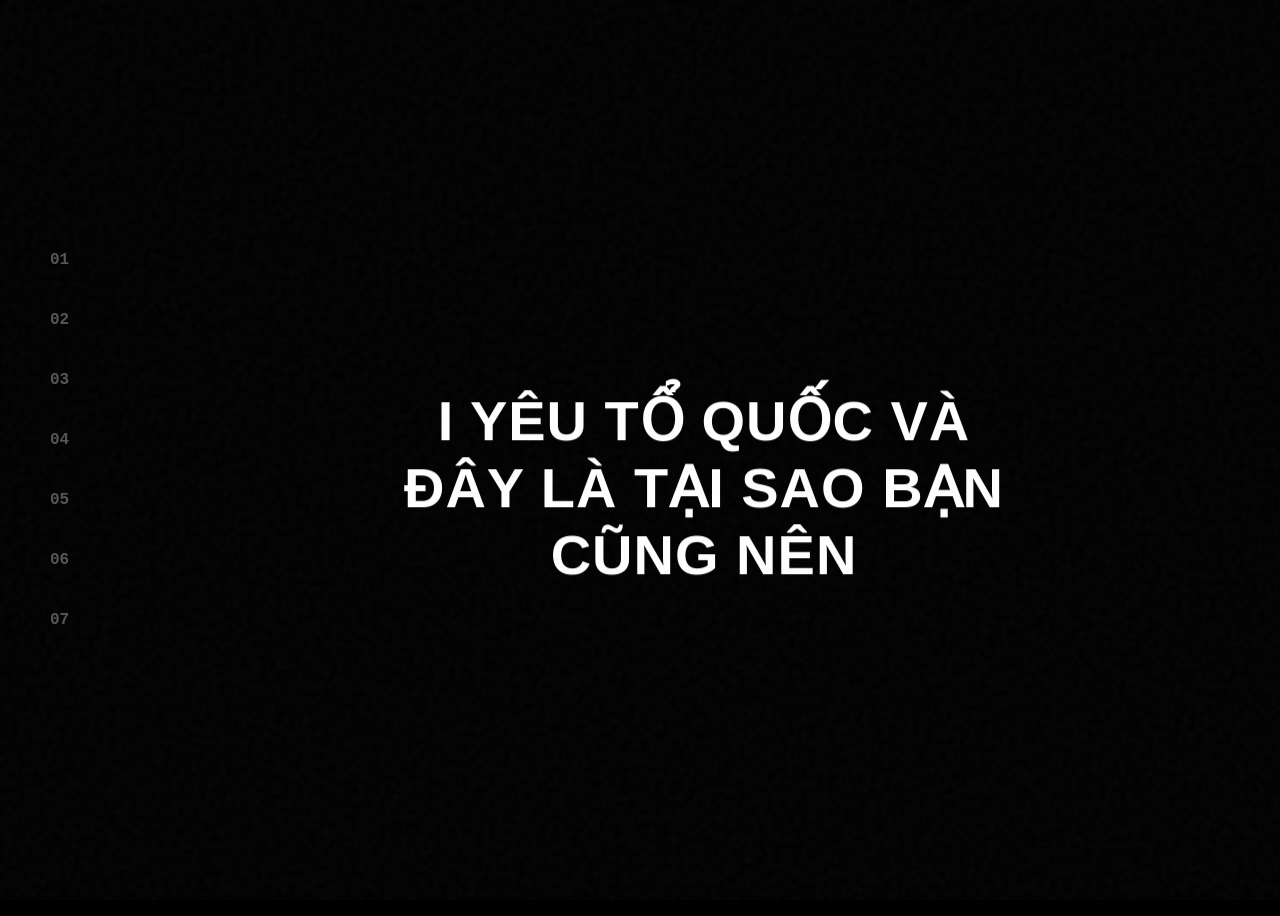
==== commit cfbbb3d7: "optimize" ====
--- a/index.html
+++ b/index.html
@@ -1,25 +1,131 @@
 <!DOCTYPE html>
 <html lang="en">
+
 <head>
   <meta charset="UTF-8">
   <meta name="viewport" content="width=device-width, initial-scale=1.0">
-  <title>Tuổi trẻ với tinh thần yêu nước</title>
-
+  <meta name="theme-color" content="#000000">
+  <title>Khát Vọng Non Sông</title>
   <link rel="stylesheet" href="style/home.css">
 </head>
+
 <body>
-  <div class="starter">
-    <video class="vid-bg" autoplay muted loop>
-      <source src="video/explain.mp4">
+
+  <!-- Video Background (Fixed) -->
+  <div class="vid-bg">
+    <video autoplay loop muted playsinline preload="metadata">
+      <source src="video/explain.mp4" type="video/mp4">
     </video>
-
-    <h1 class="title">TÔI YÊU TỔ QUỐC VÀ ĐÂY LÀ TẠI SAO BẠN CŨNG NÊN</h1>
   </div>
 
+  <h1 class="title">I yêu tổ quốc và đây là tại sao bạn cũng nên</h1>
+
+  <nav class="toc-sidebar">
+    <ul>
+      <li class="toc-item"><span class="toc-number">01</span> <span class="toc-label">Lời giới thiệu</span></li>
+      <li class="toc-item"><span class="toc-number">02</span> <span class="toc-label">Thực trạng</span></li>
+      <li class="toc-item"><span class="toc-number">03</span> <span class="toc-label">Điều kiện</span></li>
+      <li class="toc-item"><span class="toc-number">04</span> <span class="toc-label">Những lý do</span></li>
+      <li class="toc-item"><span class="toc-number">05</span> <span class="toc-label">Chi tiết</span></li>
+      <li class="toc-item"><span class="toc-number">06</span> <span class="toc-label">Ý nghĩa</span></li>
+      <li class="toc-item"><span class="toc-number">07</span> <span class="toc-label">Lời kết</span></li>
+    </ul>
+  </nav>
+
   <div class="content">
-    
+    <div class="view-point">
+      <!-- Slide 1 (Empty placeholder for alignment logic or Intro content if wanted) -->
+      <!-- Logic: Intro Screen is "Slide 0" visually. Content starts sliding in. 
+             The previous content slides mapped 1-1 to the sections. -->
+
+      <div class="section sec-1">
+        <div class="container">
+          <h1>Lời giới thiệu</h1>
+          <p class="main-text">Tôi yêu tổ quốc và đây là tại sao bạn cũng nên</p>
+        </div>
+      </div>
+
+      <div class="section sec-2">
+        <div class="container">
+          <div class="highlight">02</div>
+          <h1>Thực trạng</h1>
+          <h2>Vấn đề hiện nay</h2>
+          <h3>Giới trẻ ngày càng thiếu nhận thức</h3>
+          <p class="main-text">
+            Trong thời đại số hóa, thông tin lan truyền nhanh chóng nhưng thiếu kiểm chứng. Nhiều bạn trẻ dễ bị dẫn dắt
+            bởi các luồng tư tưởng lệch lạc.
+          </p>
+          <ul>
+            <li>Nhiều nhóm chống phá, gây kích động</li>
+            <li>Tình hình chính trị căng thẳng</li>
+          </ul>
+          <div class="image-placeholder">[Ảnh California/Campuchia]</div>
+          <div class="image-placeholder">[Ảnh Trung Quốc/Campuchia]</div>
+        </div>
+      </div>
+
+      <div class="section sec-3">
+        <div class="container">
+          <div class="highlight">03</div>
+          <h1>Điều kiện</h1>
+          <h2>Điều kiện để tính là yêu nước</h2>
+          <h3>Hành động</h3>
+          <ul>
+            <li>Đóng góp cho cộng đồng</li>
+            <li>Tuyên truyền, nhắc nhở</li>
+          </ul>
+          <h3>Tinh thần</h3>
+          <ul>
+            <li>Quan trọng là tấm lòng</li>
+          </ul>
+        </div>
+      </div>
+
+      <div class="section sec-4">
+        <div class="container">
+          <div class="highlight">04</div>
+          <h1>Những lý do</h1>
+          <h2>Tại sao chúng ta nên yêu nước?</h2>
+          <ul>
+            <li>Lý do 1: Lòng biết ơn</li>
+            <li>Lý do 2: Trách nhiệm</li>
+            <li>Lý do 3: Tương lai</li>
+          </ul>
+        </div>
+      </div>
+
+      <div class="section sec-5">
+        <div class="container">
+          <div class="highlight">05</div>
+          <h1>Chi tiết</h1>
+          <h2>Phân tích sâu hơn</h2>
+          <p>Chi tiết về các lý do và dẫn chứng cụ thể...</p>
+          <div class="image-placeholder">[Biểu đồ phát triển]</div>
+        </div>
+      </div>
+
+      <div class="section sec-6">
+        <div class="container">
+          <div class="highlight">06</div>
+          <h1>Ý nghĩa</h1>
+          <h2>Tầm quan trọng</h2>
+          <p>Yêu nước không chỉ là khẩu hiệu, đó là hành động thiết thực...</p>
+        </div>
+      </div>
+
+      <div class="section sec-7">
+        <div class="container">
+          <div class="highlight">07</div>
+          <h1>Lời kết</h1>
+          <h2>Thông điệp cuối cùng</h2>
+          <p>Hãy cùng nhau xây dựng một Việt Nam hùng cường.</p>
+        </div>
+      </div>
+
+    </div>
   </div>
 
-  <script src="script/home.js"></script>
+  <script src="script/home.js" defer></script>
 </body>
+
 </html>
--- a/style/home.css
+++ b/style/home.css
@@ -1,12 +1,56 @@
+/* Clean Premium Report Style (Refined Layout) */
+
 body {
-  background-color: rgb(36, 36, 36);
-  font-family: Circular, -apple-system, BlinkMacSystemFont, 'Segoe UI', 
-             'Helvetica Neue', Arial, sans-serif;
+  background-color: #000;
+  /* Fallback */
+  color: #eeeeee;
+  font-family: 'Helvetica Neue', Helvetica, Arial, sans-serif;
   overflow: hidden;
+  height: 100vh;
+  width: 100vw;
+}
+
+/* Noise Overlay - Keep for Premium Feel */
+body::after {
+  content: "";
+  position: fixed;
+  top: 0;
+  left: 0;
+  width: 100%;
+  height: 100%;
+  pointer-events: none;
+  z-index: 9999;
+  opacity: 0.04;
+  background-image: url("data:image/svg+xml,%3Csvg viewBox='0 0 200 200' xmlns='http://www.w3.org/2000/svg'%3E%3Cfilter id='noiseFilter'%3E%3CfeTurbulence type='fractalNoise' baseFrequency='0.65' numOctaves='3' stitchTiles='stitch'/%3E%3C/filter%3E%3Crect width='100%25' height='100%25' filter='url(%23noiseFilter)'/%3E%3C/svg%3E");
+}
+
+/* Grid Line Separating Sidebar - Removed for Unified Look */
+body::before {
+  display: none;
+}
+
+/* Optimized: Only apply transitions to elements that need them */
+.toc-item,
+.toc-number,
+.toc-label,
+.container,
+.section,
+.content {
+  transition: all 0.5s cubic-bezier(0.16, 1, 0.3, 1);
 }
 
 * {
-  transition: all 0.3s;
+  box-sizing: border-box;
+}
+
+/* Performance: Hint browser about changes */
+.view-point {
+  will-change: transform;
+}
+
+.toc-item:hover .toc-number,
+.toc-item:hover .toc-label {
+  will-change: transform, opacity;
 }
 
 .vid-bg {
@@ -14,42 +58,475 @@
   top: 50%;
   left: 50%;
   transform: translate(-50%, -50%);
-  z-index: -100;
-}
-
-.title {
+  z-index: 0;
+  /* Changed from -1 to 0 to be visible over body bg */
+}
+
+.vid-bg video {
   position: absolute;
   top: 50%;
   left: 50%;
   transform: translate(-50%, -50%);
-  color: #f1faee;
-  background-color: rgba(36, 36, 36, 0.7);
-  padding: 100px 50px;
-  border-radius: 22px;
-  font-size: 50px;
-  width: 1300px;
+  min-width: 100%;
+  min-height: 100%;
+  width: auto;
+  height: auto;
+  object-fit: cover;
+  opacity: 0.6;
+  filter: grayscale(100%) contrast(1.1);
+}
+
+.title {
+  position: absolute;
+  top: 50%;
+  left: 55%;
+  /* Slightly offset from sidebar area */
+  transform: translate(-50%, -50%);
+  color: #fff;
+  background-color: rgba(0, 0, 0, 0.4);
+  /* Transparent glass look */
+  backdrop-filter: blur(10px);
+  padding: 80px 60px;
+  border-radius: 20px;
+  font-size: 3.5rem;
+  line-height: 1.2;
+  font-weight: 700;
+  text-transform: uppercase;
+  letter-spacing: 1px;
+  width: 60%;
+  text-align: center;
+  box-shadow: 0 20px 50px rgba(0, 0, 0, 0.5);
+  z-index: 2;
 }
 
 .content {
-  background-color: rgb(36, 36, 36);
-  width: 100%;
-  height: 110%;
-  z-index: 1;
-  position: absolute;
-  top: 50%;
-  left: 50%;
-  transform: translate(-50%, -50%);
-  animation: none;
+  background-color: #0c0c0c;
+  width: 100vw;
+  height: 100vh;
+  z-index: 10;
+  position: fixed;
+  top: 0;
+  left: 0;
   display: none;
-}
-
-
+  overflow: hidden;
+}
+
+/* Navigation Animation */
 @keyframes slideOut {
-  from {transform: translate(-50%, -50%);}
-  to {transform: translate(-50%, 50%);}
+  from {
+    transform: translateY(0);
+    opacity: 1;
+  }
+
+  to {
+    transform: translateY(30px);
+    opacity: 0;
+  }
 }
 
 @keyframes slideIn {
-  from {transform: translate(-50%, 50%);}
-  to {transform: translate(-50%, -50%);}
+  from {
+    transform: translateY(30px);
+    opacity: 0;
+  }
+
+  to {
+    transform: translateY(0);
+    opacity: 1;
+  }
+}
+
+/* --- Content Layout --- */
+
+.view-point {
+  display: flex;
+  width: 700vw;
+  height: 100%;
+  transition: transform 0.7s cubic-bezier(0.65, 0, 0.35, 1);
+}
+
+.section {
+  width: 100vw;
+  height: 100%;
+  overflow: hidden;
+  position: relative;
+  display: flex;
+  align-items: center;
+  background: transparent;
+  background-color: rgba(12, 12, 12, 0.9);
+  contain: layout style paint;
+  /* Performance: isolate layout calculations */
+}
+
+/* Section Backdrops */
+.sec-1::after {
+  content: "";
+  position: absolute;
+  inset: 0;
+  background: radial-gradient(circle at 100% 50%, #2b0c0c, transparent);
+  opacity: 0.3;
+}
+
+.sec-2::after {
+  content: "";
+  position: absolute;
+  inset: 0;
+  background: radial-gradient(circle at 100% 50%, #2b0c0c, transparent);
+  opacity: 0.5;
+}
+
+.sec-3::after {
+  content: "";
+  position: absolute;
+  inset: 0;
+  background: radial-gradient(circle at 100% 50%, #0c2b0c, transparent);
+  opacity: 0.3;
+}
+
+.sec-4::after {
+  content: "";
+  position: absolute;
+  inset: 0;
+  background: radial-gradient(circle at 100% 50%, #0c0c2b, transparent);
+  opacity: 0.3;
+}
+
+/* ... and so on for others to add depth ... */
+
+/* --- Architecture: Vertical Sidebar --- */
+.toc-sidebar {
+  position: fixed;
+  top: 0;
+  left: 0;
+  width: 300px;
+  /* Reliable width */
+  height: 100vh;
+  display: flex;
+  flex-direction: column;
+  justify-content: center;
+  padding-left: 50px;
+  z-index: 2000;
+  background: linear-gradient(to right, rgba(0, 0, 0, 0.95) 0%, rgba(0, 0, 0, 0.7) 60%, transparent 100%);
+  backdrop-filter: none;
+}
+
+.toc-sidebar ul {
+  list-style: none;
+  padding: 0;
+  margin: 0;
+}
+
+.toc-item {
+  display: flex;
+  align-items: center;
+  margin-bottom: 20px;
+  cursor: pointer;
+  height: 40px;
+  position: relative;
+}
+
+.toc-number {
+  font-family: 'Courier New', Courier, monospace;
+  font-weight: 700;
+  font-size: 16px;
+  color: #555;
+  margin-right: 25px;
+  transition: color 0.3s ease;
+}
+
+.toc-label {
+  font-family: 'Helvetica Neue', Helvetica, Arial, sans-serif;
+  font-weight: 700;
+  text-transform: uppercase;
+  font-size: 12px;
+  letter-spacing: 2px;
+  opacity: 0;
+  transform: translateX(-15px);
+  transition: all 0.4s ease;
+  white-space: nowrap;
+  color: #fff;
+}
+
+.toc-item:hover .toc-number,
+.toc-item.active .toc-number {
+  color: #d4af37;
+}
+
+.toc-item:hover .toc-label,
+.toc-item.active .toc-label {
+  opacity: 1;
+  transform: translateX(0);
+}
+
+.toc-item.active .toc-label {
+  color: #d4af37;
+  text-decoration: underline;
+  text-underline-offset: 8px;
+}
+
+.container {
+  max-width: 900px;
+  margin-left: 380px;
+  padding: 60px;
+  height: 100vh;
+  display: flex;
+  flex-direction: column;
+  justify-content: center;
+  z-index: 15;
+}
+
+.content h1 {
+  font-size: 3rem;
+  margin-bottom: 25px;
+  color: #fff;
+  font-weight: 800;
+  letter-spacing: -1px;
+  text-transform: uppercase;
+  line-height: 1.1;
+  opacity: 0;
+  transform: translateY(40px);
+}
+
+.content h2 {
+  font-family: 'Courier New', Courier, monospace;
+  font-size: 1.2rem;
+  margin-top: 30px;
+  color: #d4af37;
+  text-transform: uppercase;
+  letter-spacing: 2px;
+  opacity: 0;
+  transform: translateY(20px);
+}
+
+.content h3,
+.main-text,
+.content p {
+  font-size: 1.3rem;
+  color: #ccc;
+  font-weight: 400;
+  line-height: 1.6;
+  max-width: 650px;
+  opacity: 0;
+  transform: translateY(20px);
+  margin-bottom: 20px;
+}
+
+.content ul {
+  list-style-type: none;
+  padding: 0;
+  margin-top: 20px;
+}
+
+.content li {
+  font-size: 1.1rem;
+  margin: 15px 0;
+  color: #aaa;
+  line-height: 1.5;
+  opacity: 0;
+  transform: translateY(20px);
+  display: flex;
+  align-items: flex-start;
+}
+
+.content li::before {
+  content: "—";
+  color: #d4af37;
+  margin-right: 15px;
+}
+
+.image-placeholder {
+  font-family: 'Courier New', Courier, monospace;
+  background: rgba(255, 255, 255, 0.02);
+  border: 1px solid rgba(255, 255, 255, 0.05);
+  color: #666;
+  text-transform: uppercase;
+  font-size: 0.75rem;
+  letter-spacing: 1px;
+  padding: 20px 30px;
+  margin-top: 30px;
+  display: inline-block;
+  width: fit-content;
+}
+
+.highlight {
+  font-size: 10vw;
+  color: transparent;
+  -webkit-text-stroke: 1px rgba(212, 175, 55, 0.1);
+  opacity: 0.8;
+  position: absolute;
+  right: 5%;
+  bottom: 5%;
+  font-weight: 900;
+  pointer-events: none;
+}
+
+@keyframes reveal {
+  to {
+    opacity: 1;
+    transform: translate(0);
+  }
+}
+
+.section.active h1 {
+  animation: reveal 1s cubic-bezier(0.16, 1, 0.3, 1) forwards 0.2s;
+}
+
+.section.active h2 {
+  animation: reveal 1s cubic-bezier(0.16, 1, 0.3, 1) forwards 0.3s;
+}
+
+.section.active p,
+.section.active .main-text {
+  animation: reveal 1s cubic-bezier(0.16, 1, 0.3, 1) forwards 0.4s;
+}
+
+.section.active li {
+  animation: reveal 0.8s cubic-bezier(0.16, 1, 0.3, 1) forwards 0.6s;
+}
+
+.section.active .image-placeholder {
+  animation: reveal 1s cubic-bezier(0.16, 1, 0.3, 1) forwards 0.7s;
+}
+
+.section.active .highlight {
+  animation: reveal 1.5s cubic-bezier(0.16, 1, 0.3, 1) forwards;
+}
+
+/* ========================================
+   RESPONSIVE DESIGN
+   ======================================== */
+
+/* Tablet Layout (768px - 1023px) */
+@media screen and (max-width: 1023px) and (min-width: 768px) {
+
+
+  .toc-sidebar {
+    width: 200px;
+    padding-left: 30px;
+  }
+
+  .toc-number {
+    font-size: 14px;
+    margin-right: 15px;
+  }
+
+  .toc-label {
+    font-size: 10px;
+  }
+
+  /* Adjust container margins */
+  .container {
+    margin-left: 250px;
+    padding: 40px;
+    max-width: 700px;
+  }
+
+  /* Scale down fonts */
+  .content h1 {
+    font-size: 2.5rem;
+    margin-bottom: 20px;
+  }
+
+  .content h2 {
+    font-size: 1.1rem;
+    margin-top: 20px;
+  }
+
+  .content h3,
+  .main-text,
+  .content p {
+    font-size: 1.15rem;
+    max-width: 550px;
+  }
+
+  .content li {
+    font-size: 1rem;
+    margin: 12px 0;
+  }
+
+  /* Adjust title */
+  .title {
+    font-size: 2.5rem;
+    padding: 60px 40px;
+    width: 70%;
+    left: 50%;
+  }
+
+  .highlight {
+    font-size: 8vw;
+  }
+}
+
+/* Mobile Layout (<768px) */
+@media screen and (max-width: 767px) {
+
+  /* Hide TOC sidebar on mobile */
+  .toc-sidebar {
+    display: none;
+  }
+
+  /* Full-width container */
+  .container {
+    margin-left: 0;
+    margin-right: 0;
+    padding: 20px;
+    max-width: 100%;
+  }
+
+  /* Mobile typography */
+  .content h1 {
+    font-size: 2rem;
+    margin-bottom: 15px;
+    line-height: 1.2;
+  }
+
+  .content h2 {
+    font-size: 1rem;
+    margin-top: 15px;
+  }
+
+  .content h3,
+  .main-text,
+  .content p {
+    font-size: 1rem;
+    line-height: 1.5;
+    max-width: 100%;
+    margin-bottom: 15px;
+  }
+
+  .content ul {
+    margin-top: 15px;
+  }
+
+  .content li {
+    font-size: 0.9rem;
+    margin: 10px 0;
+    padding-bottom: 10px;
+  }
+
+  /* Mobile title */
+  .title {
+    font-size: 1.8rem;
+    padding: 40px 20px;
+    width: 90%;
+    left: 50%;
+    line-height: 1.3;
+  }
+
+  /* Smaller highlights on mobile */
+  .highlight {
+    font-size: 15vw;
+    opacity: 0.5;
+  }
+
+  .image-placeholder {
+    padding: 15px 20px;
+    font-size: 0.7rem;
+  }
+
+  /* Ensure video fills mobile screen */
+  .vid-bg video {
+    min-width: 100%;
+    min-height: 100%;
+  }
 }
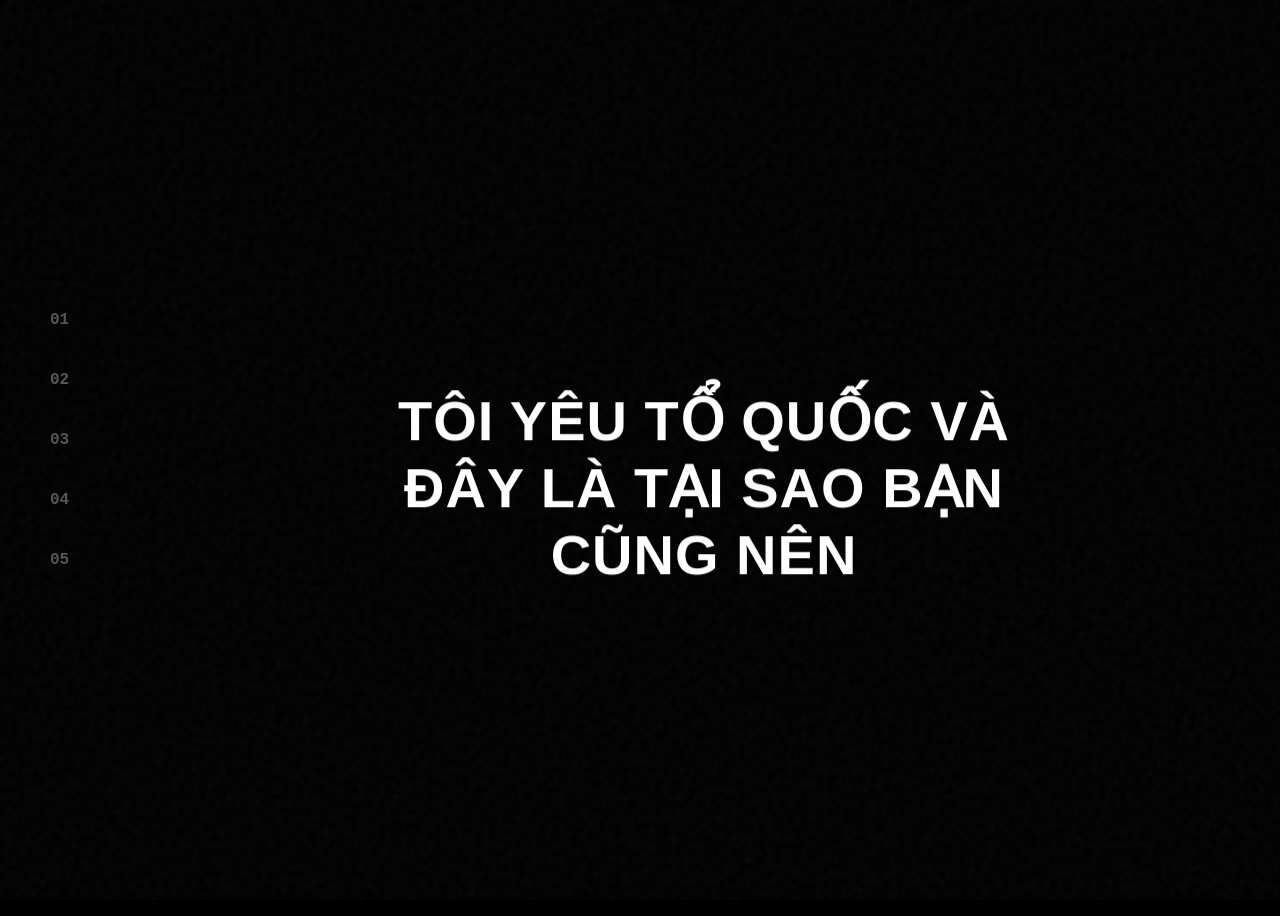
==== commit 51e7d902: "Merge pull request #10 from Sikaroki/main" ====
--- a/index.html
+++ b/index.html
@@ -18,17 +18,15 @@
     </video>
   </div>
 
-  <h1 class="title">I yêu tổ quốc và đây là tại sao bạn cũng nên</h1>
+  <h1 class="title">Tôi yêu tổ quốc và đây là tại sao bạn cũng nên</h1>
 
   <nav class="toc-sidebar">
     <ul>
-      <li class="toc-item"><span class="toc-number">01</span> <span class="toc-label">Lời giới thiệu</span></li>
-      <li class="toc-item"><span class="toc-number">02</span> <span class="toc-label">Thực trạng</span></li>
-      <li class="toc-item"><span class="toc-number">03</span> <span class="toc-label">Điều kiện</span></li>
-      <li class="toc-item"><span class="toc-number">04</span> <span class="toc-label">Những lý do</span></li>
-      <li class="toc-item"><span class="toc-number">05</span> <span class="toc-label">Chi tiết</span></li>
-      <li class="toc-item"><span class="toc-number">06</span> <span class="toc-label">Ý nghĩa</span></li>
-      <li class="toc-item"><span class="toc-number">07</span> <span class="toc-label">Lời kết</span></li>
+      <li class="toc-item"><span class="toc-number">01</span> <span class="toc-label">Thực trạng</span></li>
+      <li class="toc-item"><span class="toc-number">02</span> <span class="toc-label">Điều kiện</span></li>
+      <li class="toc-item"><span class="toc-number">03</span> <span class="toc-label">Những lý do</span></li>
+      <li class="toc-item"><span class="toc-number">04</span> <span class="toc-label">Ý nghĩa</span></li>
+      <li class="toc-item"><span class="toc-number">05</span> <span class="toc-label">Lời kết</span></li>
     </ul>
   </nav>
 
@@ -38,19 +36,13 @@
       <!-- Logic: Intro Screen is "Slide 0" visually. Content starts sliding in. 
              The previous content slides mapped 1-1 to the sections. -->
 
+      
+
       <div class="section sec-1">
         <div class="container">
-          <h1>Lời giới thiệu</h1>
-          <p class="main-text">Tôi yêu tổ quốc và đây là tại sao bạn cũng nên</p>
-        </div>
-      </div>
-
-      <div class="section sec-2">
-        <div class="container">
-          <div class="highlight">02</div>
           <h1>Thực trạng</h1>
           <h2>Vấn đề hiện nay</h2>
-          <h3>Giới trẻ ngày càng thiếu nhận thức</h3>
+          <h3 class="h3-main">Giới trẻ ngày càng thiếu nhận thức</h3>
           <p class="main-text">
             Trong thời đại số hóa, thông tin lan truyền nhanh chóng nhưng thiếu kiểm chứng. Nhiều bạn trẻ dễ bị dẫn dắt
             bởi các luồng tư tưởng lệch lạc.
@@ -59,63 +51,96 @@
             <li>Nhiều nhóm chống phá, gây kích động</li>
             <li>Tình hình chính trị căng thẳng</li>
           </ul>
-          <div class="image-placeholder">[Ảnh California/Campuchia]</div>
-          <div class="image-placeholder">[Ảnh Trung Quốc/Campuchia]</div>
+          <img class="xoc" src="img/3xoc.png">
+          <img class="lb" src="img/luoibo.png">
         </div>
+      </div>
+
+      <div class="section sec-2">
+        <div class="container">
+          <h1>Điều kiện</h1>
+          <h2>Điều kiện để tính là yêu nước</h2>
+          <h3 class="h3">Hành động</h3>
+          <ul>
+            <li>Đóng góp cho cộng đồng</li>
+            <li>Tuyên truyền, nhắc nhở</li>
+          </ul>
+          <h3 class="h3">Tinh thần</h3>
+          <ul>
+            <li>Quan trọng là tấm lòng</li>
+          </ul>
+        </div>
+
+        <img class="cope" src="img/cope.png">
       </div>
 
       <div class="section sec-3">
         <div class="container">
-          <div class="highlight">03</div>
-          <h1>Điều kiện</h1>
-          <h2>Điều kiện để tính là yêu nước</h2>
-          <h3>Hành động</h3>
+          <h1>Những lý do</h1>
+          <h2>Tại sao chúng ta nên yêu nước?</h2>
           <ul>
-            <li>Đóng góp cho cộng đồng</li>
-            <li>Tuyên truyền, nhắc nhở</li>
+            <li id="l1">Lý do 1: Cộng đồng, xã hội</li>
+            <li id="l2">Lý do 2: Nối tiếp cha ông</li>
+            <li id="l3">Lý do 3: Cảm giác thuộc về</li>
           </ul>
-          <h3>Tinh thần</h3>
-          <ul>
-            <li>Quan trọng là tấm lòng</li>
-          </ul>
+        </div>
+
+        <div class="sub-sec">
+          <div class="sub sub1">
+            <div class="box">
+              <p id="tt">Ta sống ở nước Việt Nam,</p>
+              <p id="tt"> với người Việt Nam</p>
+            </div>
+            
+            <p id="des">Không yêu nước là bước đầu để bị tẩy chay, làm cuộc sống khó khăn hơn</p>
+          </div>
+          <div class="sub sub2">
+            <p id="ttt">Hơn 4000 năm văn hiến</p>
+            <p id="ttt">Đánh bại nhiều kẻ thù lớn mạnh</p>
+            <p id="aura">W AURA</p>
+            <img class="aura-png" src="img/aura.png">
+
+            <p id="tt">Hào kiệt đời nao cũng có:</p>
+            <p id="hero">· Ngô Quyền</p>
+            <p id="hero">· Lý Thường Kiệt</p>
+            <p id="hero">· Trần Hưng Đạo</p>
+            <p id="hero">· Quang Trung</p>
+            <p id="hero">· Hồ Chí Minh</p>
+
+            <p id="des">TA, đúng vậy Ta, TÔI VÀ BẠN, phải tiếp tục aurafarming cho đất nước</p>
+            <img class="gazing" src="img/gazing.png">
+          </div>
+          <div class="sub sub3">
+            <div class="box">
+              <p id="ttt">Con người luôn muốn thuộc về nơi nào đó</p>
+              <p id="ttt">Đồng bào sẽ luôn ở đó vì bạn</p>
+              <div style="width: 1px; height: 30px;"></div>
+              <p id="des">Hãy ở đó vì Tổ quốc</p>
+            </div>
+          </div>
         </div>
       </div>
 
       <div class="section sec-4">
         <div class="container">
-          <div class="highlight">04</div>
-          <h1>Những lý do</h1>
-          <h2>Tại sao chúng ta nên yêu nước?</h2>
-          <ul>
-            <li>Lý do 1: Lòng biết ơn</li>
-            <li>Lý do 2: Trách nhiệm</li>
-            <li>Lý do 3: Tương lai</li>
-          </ul>
+          <h1>Ý nghĩa</h1>
+          <h2>Tầm quan trọng</h2>
+          <div class="grid-con">
+            <div class="con">
+              <p class="">Giúp cộng đồng phát triển, Tổ quốc giàu có</p>
+              <img class="evo" src="img/evo.png">
+            </div>
+            <div class="con">
+              <p>Giúp chống lại các thế lực có ý đồ xấu</p>
+              <img class="trump" src="img/trump.png">
+              <img class="et" src="img/et.png">
+            </div>
+          </div>
         </div>
       </div>
 
       <div class="section sec-5">
         <div class="container">
-          <div class="highlight">05</div>
-          <h1>Chi tiết</h1>
-          <h2>Phân tích sâu hơn</h2>
-          <p>Chi tiết về các lý do và dẫn chứng cụ thể...</p>
-          <div class="image-placeholder">[Biểu đồ phát triển]</div>
-        </div>
-      </div>
-
-      <div class="section sec-6">
-        <div class="container">
-          <div class="highlight">06</div>
-          <h1>Ý nghĩa</h1>
-          <h2>Tầm quan trọng</h2>
-          <p>Yêu nước không chỉ là khẩu hiệu, đó là hành động thiết thực...</p>
-        </div>
-      </div>
-
-      <div class="section sec-7">
-        <div class="container">
-          <div class="highlight">07</div>
           <h1>Lời kết</h1>
           <h2>Thông điệp cuối cùng</h2>
           <p>Hãy cùng nhau xây dựng một Việt Nam hùng cường.</p>
--- a/style/home.css
+++ b/style/home.css
@@ -73,7 +73,6 @@
   height: auto;
   object-fit: cover;
   opacity: 0.6;
-  filter: grayscale(100%) contrast(1.1);
 }
 
 .title {
@@ -298,7 +297,6 @@
   transform: translateY(20px);
 }
 
-.content h3,
 .main-text,
 .content p {
   font-size: 1.3rem;
@@ -361,6 +359,7 @@
 }
 
 @keyframes reveal {
+  from {opacity: 0; transform: translateY(20px);}
   to {
     opacity: 1;
     transform: translate(0);
@@ -432,7 +431,6 @@
     margin-top: 20px;
   }
 
-  .content h3,
   .main-text,
   .content p {
     font-size: 1.15rem;
@@ -485,7 +483,6 @@
     margin-top: 15px;
   }
 
-  .content h3,
   .main-text,
   .content p {
     font-size: 1rem;
@@ -529,4 +526,189 @@
     min-width: 100%;
     min-height: 100%;
   }
-}+}
+
+.section {
+  position: relative;
+}
+
+.content img {
+  border-radius: 12px;
+  position: absolute;
+}
+
+.xoc {
+  position: absolute;
+  width: 400px;
+  right: 17%;
+  top: 20%;
+}
+
+.lb {
+  width: 400px;
+  right: 17%;
+  bottom: 15%;
+}
+
+.cope {
+  width: 400px;
+  right: 30%;
+  bottom: 25%;
+}
+
+.sub-sec {
+  position: absolute;
+  width: 800px;
+  height: 800px;
+  border-radius: 12px;
+  right: 10%;
+  top: 50%;
+  transform: translateY(-50%);
+  background-color: #1d1d1d;
+  display: none;
+}
+
+.sub1, .sub3 {
+  display: flex;
+  justify-content: center;
+  align-items: center;
+  flex-direction: column;
+  width: 100%;
+  height: 100%;
+  display: none;
+}
+
+#tt {
+  color: #fff ;
+  font-size: 30px;
+  font-weight: bold;
+  margin: 0;
+}
+
+.box {
+  width: 82%;
+}
+
+#des {
+  background-color: black;
+  padding: 20px;
+  box-shadow: -10px 0 0 #d4af37;
+  border-radius: 12px;
+  margin-top: 50px;
+  color: #d4af37;
+}
+
+#aura {
+  color: rgb(0, 255, 0);
+  font-weight: bold;
+  margin-bottom: 70px;
+  margin-left: 50px;
+  font-size: 20px;
+}
+
+.sub2 {
+  position: relative;
+  padding: 20px;
+  padding-left: 50px;
+  padding-top: 10px;
+  display: none;
+}
+
+.aura-png {
+  width: 200px;
+  position: absolute;
+  top: 3%;
+  right: 7%;
+}
+
+.gazing {
+  width: 230px;
+  position: absolute;
+  right: 15%;
+  bottom: 20.5%;
+}
+
+#hero {
+  margin-left: 30px;
+  color: #e63946;
+  font-weight: bold;
+}
+
+#ttt {
+  color: #fff ;
+  font-size: 30px;
+  font-weight: bold;
+}
+
+.active-content {
+  color: #ccc;
+  font-weight: bold;
+  color: black !important;
+  background-color: #ccc;
+}
+
+#l1, #l2, #l3 {
+  transition: all 0.7s;
+  margin: 20px 0;
+  border-radius: 12px;
+  padding: 10px;
+}
+
+@keyframes fadeIn {
+  from {opacity: 0;}
+  to {opacity: 1;}
+}
+
+@keyframes fadeOut {
+  from {opacity: 1;}
+  to {opacity: 0;}
+}
+
+.et, .trump, .evo {
+  width: 400px;
+}
+
+.grid-con {
+  display: grid;
+  grid-template-columns: 400px 400px;
+  gap: 50px;
+}
+
+.trump {
+  position: absolute;
+  right: -110%;
+  bottom: -300%
+}
+
+.con {
+  position: relative;
+}
+
+.h3 {
+  margin-bottom: 0;
+  transform: translateY(20px);
+  opacity: 0;
+}
+
+img {
+  opacity: 0;
+  transform: translateY(20px);
+}
+
+.section.active .h3, .section.active .cope,
+.section.active .evo,
+.section.active .aura-png,
+.section.active .xoc
+{
+  animation: reveal 1s cubic-bezier(0.16, 1, 0.3, 1) forwards 0.5s;
+}
+
+.section.active .et, .section.active .gazing
+{
+  animation: reveal 1s cubic-bezier(0.16, 1, 0.3, 1) forwards 0.75s;
+}
+
+.section.active .trump, .section.active .lb
+{
+  animation: reveal 1s cubic-bezier(0.16, 1, 0.3, 1) forwards 1s;
+}
